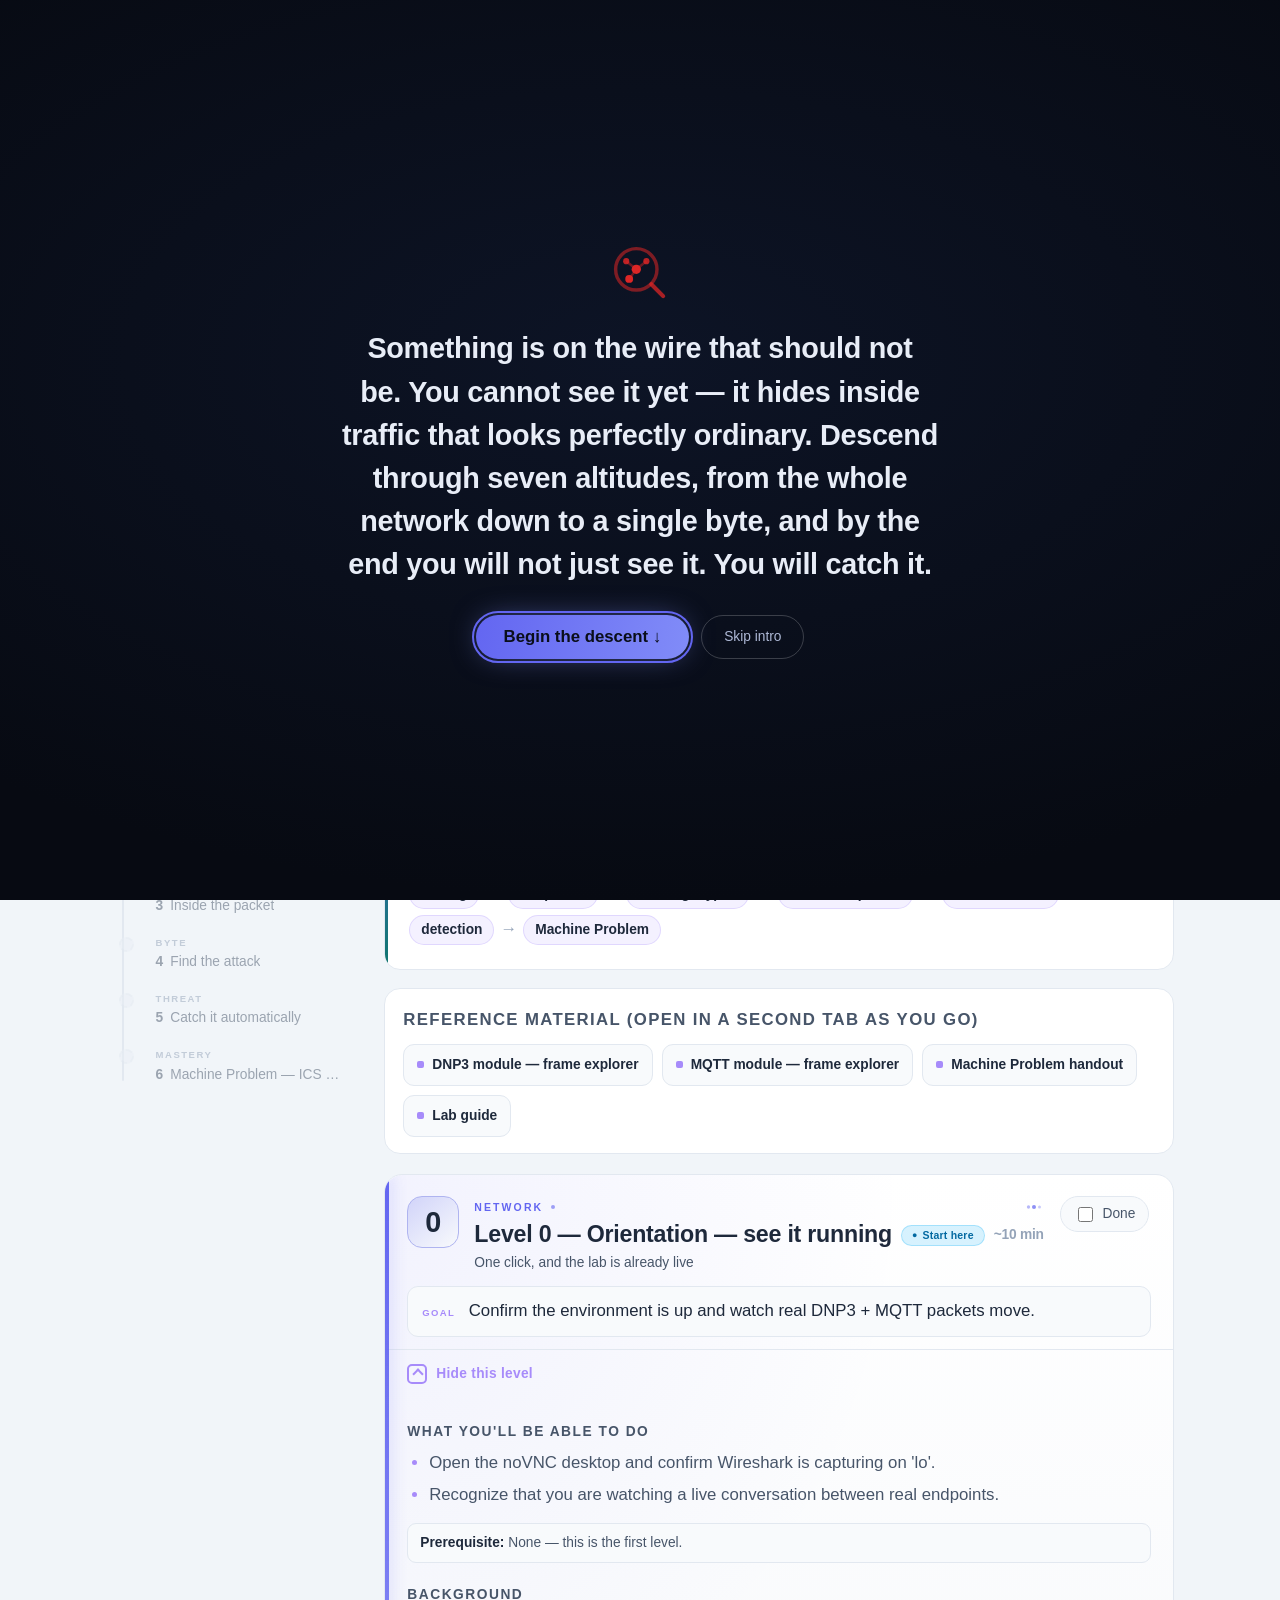
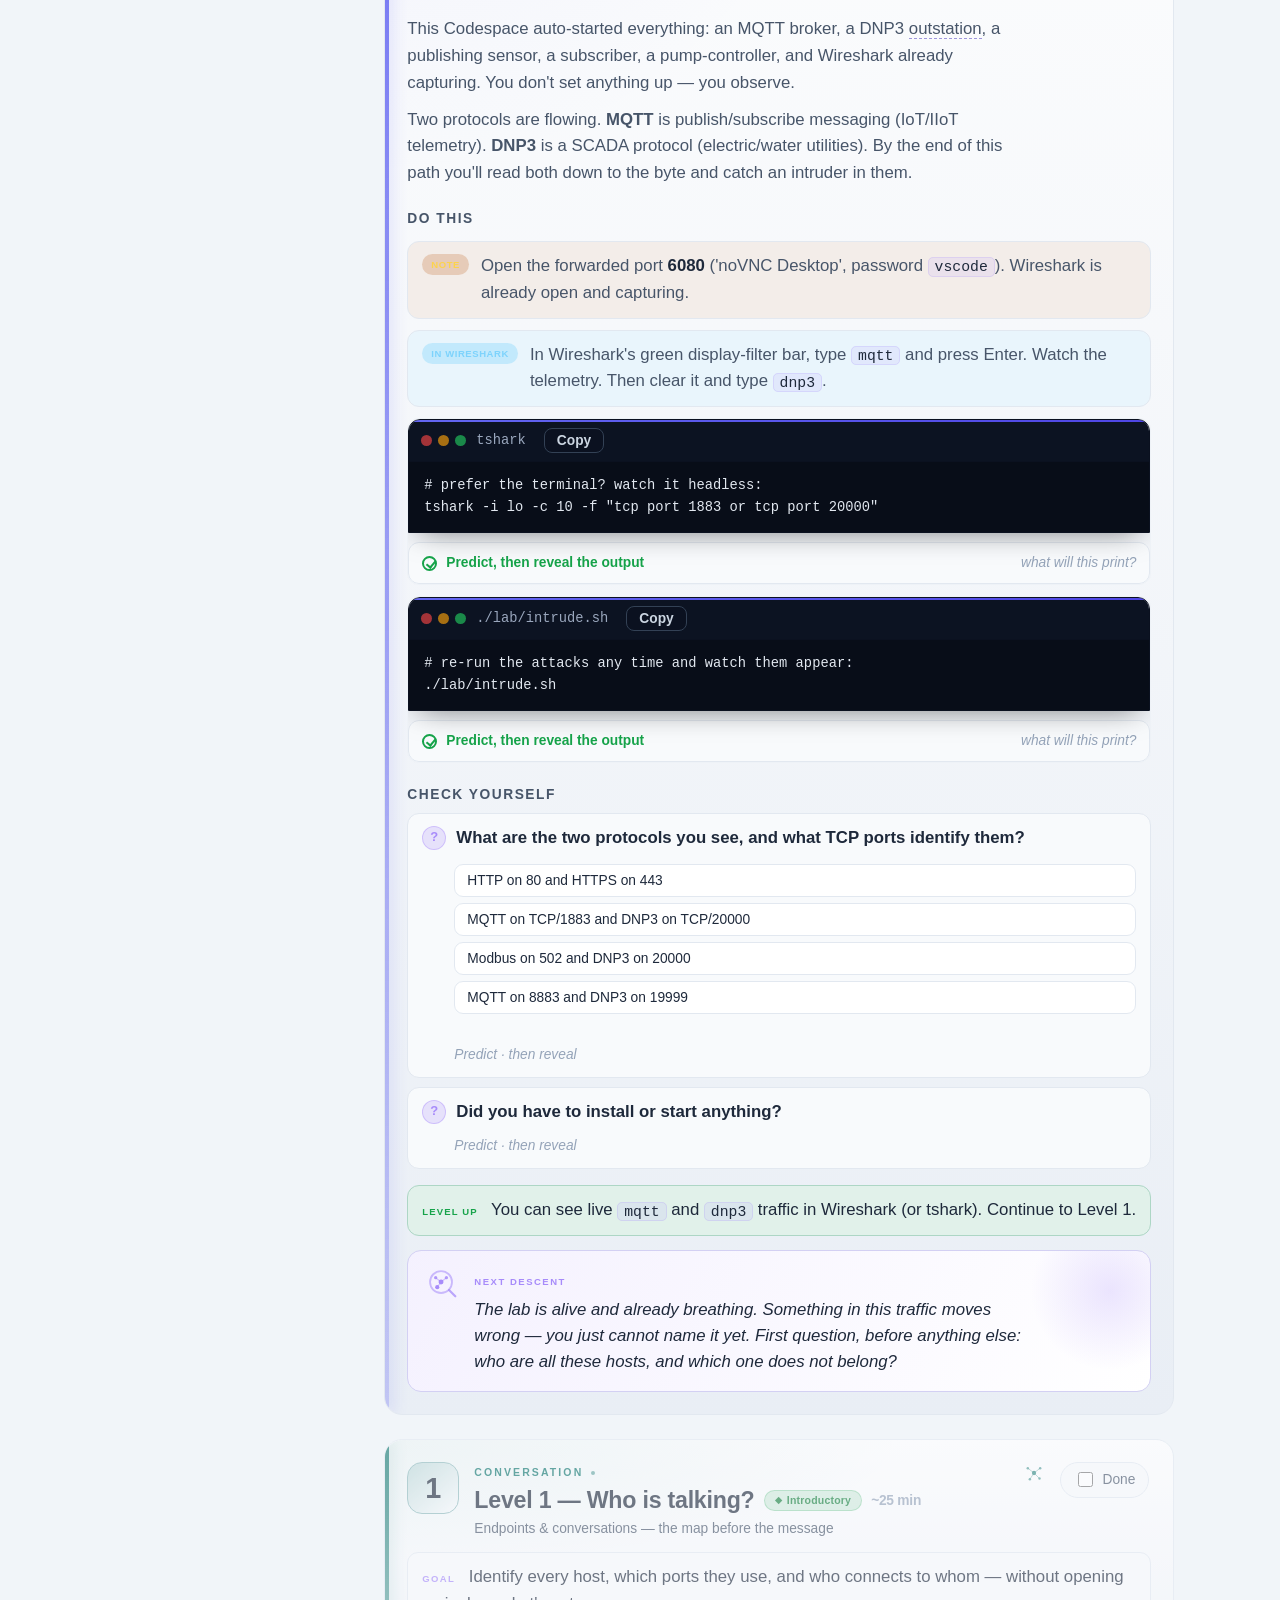
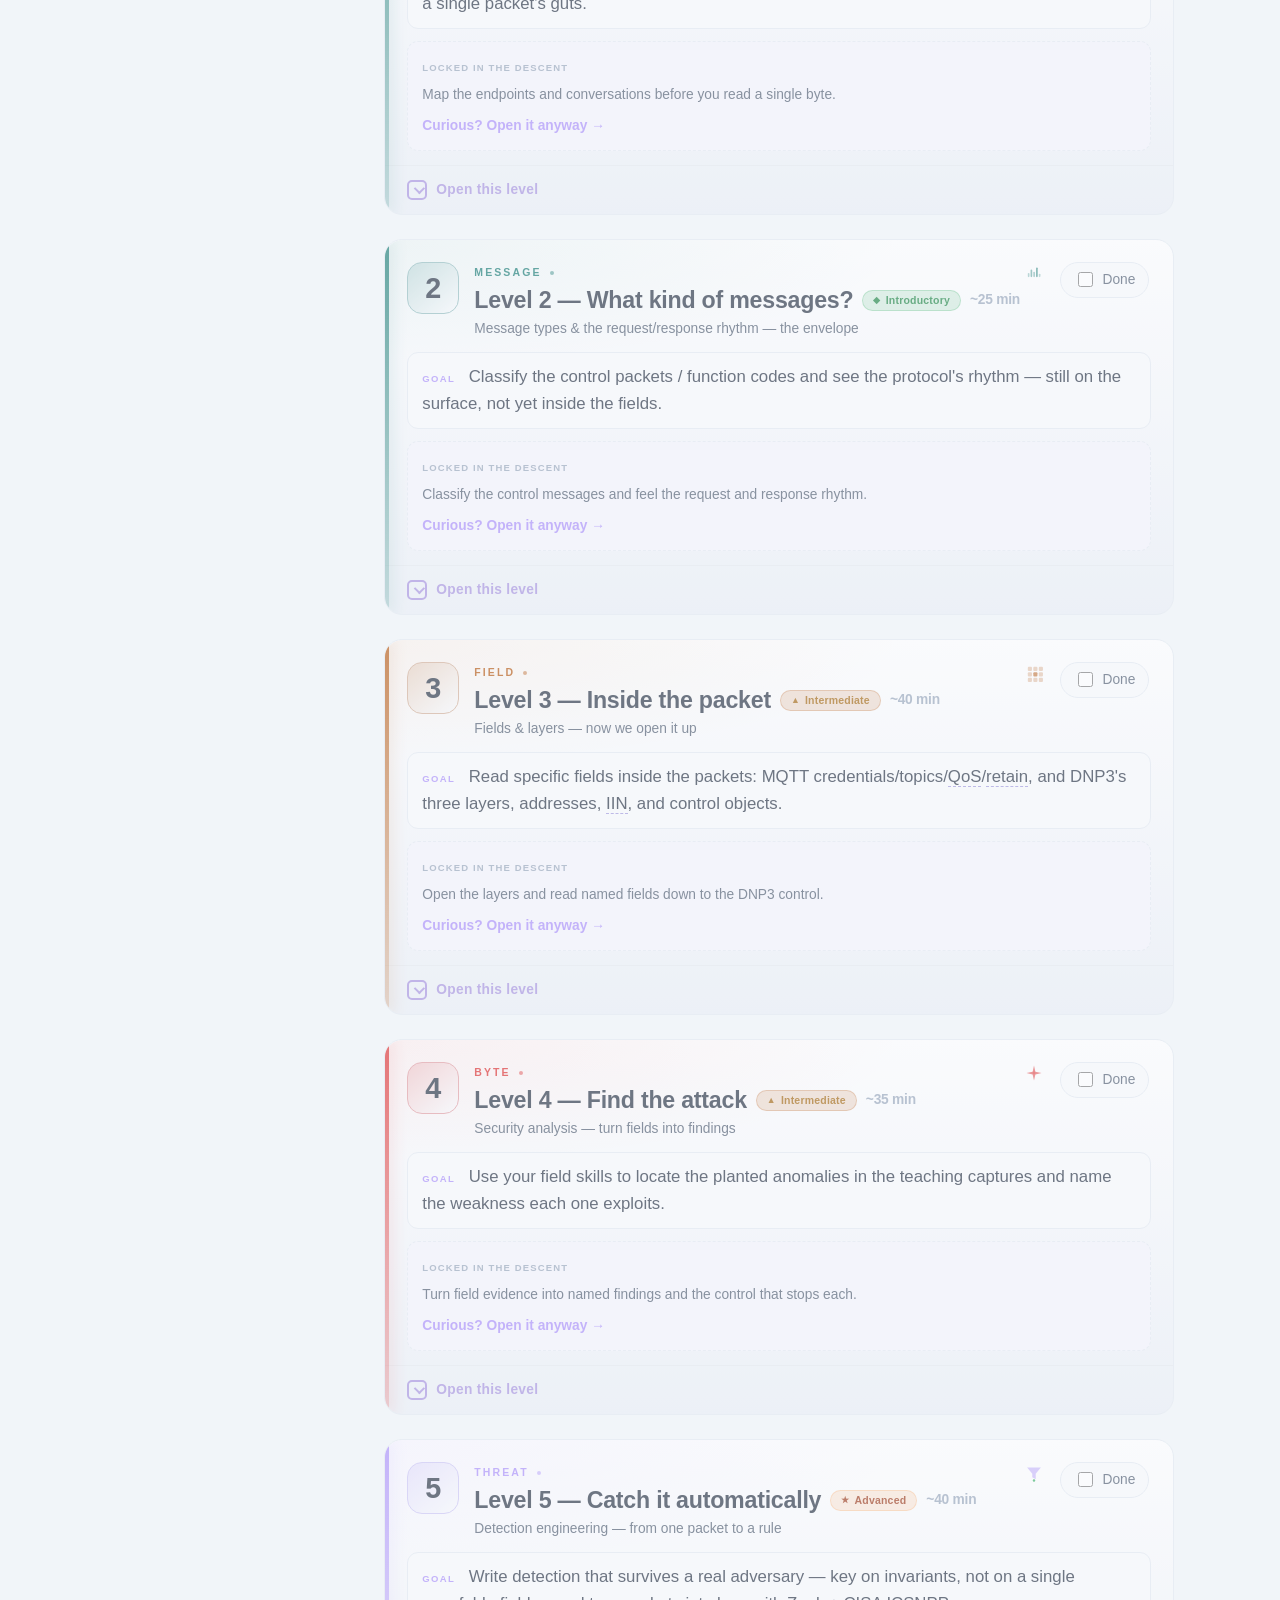
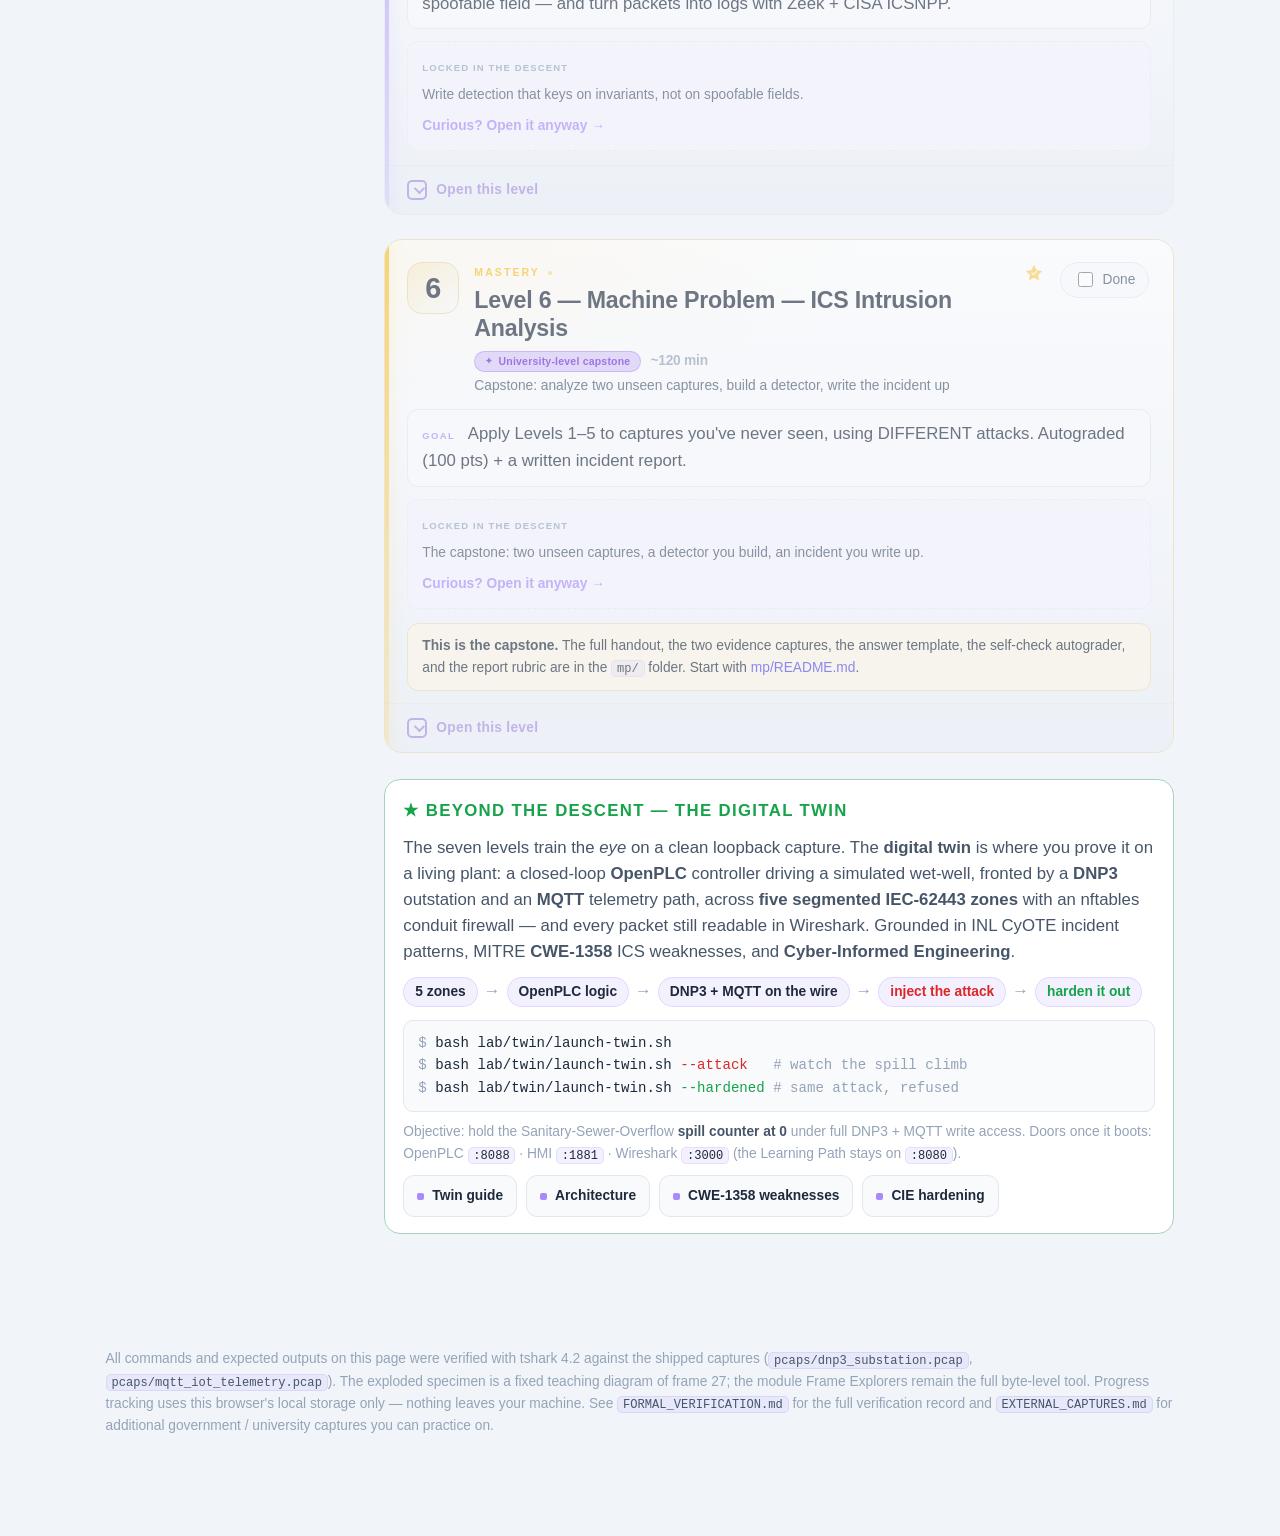
==== curriculum/index.html @ 83db9dbb "Digital twin one-click integration + inclusive-language pass - Opt-in launcher lab/twin/launch-twin." ====
<!DOCTYPE html>
<html lang="en"><head><meta charset="utf-8">
<meta name="viewport" content="width=device-width, initial-scale=1">
<meta name="color-scheme" content="dark light">
<title>First Light — DNP3 &amp; MQTT Signal Descent</title>
<style>
/* ============================ FIRST LIGHT — token system ============================ */
:root{
  color-scheme:dark;
  --accent:#4f46e5; --accent2:#7c3aed;
  --bg:#0a0e1a; --bg-raise:#111725; --card:#131a2b; --card-2:#1a2336;
  --line:#232e49; --line-soft:#1b2440;
  --ink:#e8edf7; --mut:#9aa7bd; --faint:#64748b;
  --link:#a5b4fc; --accent-glow:#818cf8;
  --dnp3:#f59e0b; --dnp3-deep:#b45309; --mqtt:#2dd4bf; --mqtt-deep:#0f766e;
  --ghost:#f87171; --ghost-deep:#dc2626; --ok:#34d399; --ok-deep:#16a34a;
  --now:#818cf8; --now-soft:rgba(129,140,248,.14); --edge:var(--accent-glow);
  --dawn:0;
  /* fluid modular type scale (~1.22) */
  --step--1:clamp(.78rem,.75rem + .18vw,.86rem);
  --step-0:clamp(.95rem,.9rem + .25vw,1.05rem);
  --step-1:clamp(1.06rem,1rem + .35vw,1.2rem);
  --step-2:clamp(1.2rem,1.1rem + .6vw,1.45rem);
  --step-3:clamp(1.4rem,1.25rem + .9vw,1.8rem);
  --step-4:clamp(1.7rem,1.4rem + 1.4vw,2.25rem);
  --step-6:clamp(1.95rem,1.4rem + 2.6vw,3rem);
  --space:clamp(.9rem,.7rem + .6vw,1.2rem);
  --spring:cubic-bezier(.34,1.56,.64,1);
  --ease:cubic-bezier(.4,0,.2,1);
  --spinefill:0%;
}
html[data-theme="light"]{
  color-scheme:light;
  --bg:#f1f5f9; --bg-raise:#e9eef5; --card:#ffffff; --card-2:#f8fafc;
  --line:#e2e8f0; --line-soft:#eef2f7;
  --ink:#1e293b; --mut:#475569; --faint:#94a3b8;
  --link:#4f46e5; --accent-glow:#6366f1;
  --dnp3:#b45309; --dnp3-deep:#92400e; --mqtt:#0f766e; --mqtt-deep:#0d5c56;
  --ghost:#dc2626; --ghost-deep:#b91c1c; --ok:#16a34a; --ok-deep:#15803d;
  --now:#6366f1; --now-soft:rgba(99,102,241,.10);
}
@media(prefers-color-scheme:light){
  :root:not([data-theme]){
    color-scheme:light;
    --bg:#f1f5f9; --bg-raise:#e9eef5; --card:#ffffff; --card-2:#f8fafc;
    --line:#e2e8f0; --line-soft:#eef2f7;
    --ink:#1e293b; --mut:#475569; --faint:#94a3b8;
    --link:#4f46e5; --accent-glow:#6366f1;
    --dnp3:#b45309; --dnp3-deep:#92400e; --mqtt:#0f766e; --mqtt-deep:#0d5c56;
    --ghost:#dc2626; --ghost-deep:#b91c1c; --ok:#16a34a; --ok-deep:#15803d;
    --now:#6366f1; --now-soft:rgba(99,102,241,.10);
  }
}
/* color-script beats — one ambient glow + one active accent temperature (never the base bg) */
body[data-beat="dawn"]   {--now:#818cf8; --now-soft:rgba(129,140,248,.15)}
body[data-beat="morning"]{--now:#38bdf8; --now-soft:rgba(56,189,248,.12)}
body[data-beat="trough"] {--now:#f59e0b; --now-soft:rgba(245,158,11,.13)}
body[data-beat="threat"] {--now:#f87171; --now-soft:rgba(248,113,113,.14)}
body[data-beat="resolve"]{--now:#a78bfa; --now-soft:rgba(167,139,250,.14)}
body[data-beat="summit"] {--now:#fbbf24; --now-soft:rgba(251,191,36,.16)}
/* per-station edge colour (independent of the active ambient beat) */
.lvl[data-beat="dawn"],.navdot[data-beat="dawn"]      {--edge:var(--accent-glow)}
.lvl[data-beat="morning"],.navdot[data-beat="morning"]{--edge:var(--mqtt)}
.lvl[data-beat="trough"],.navdot[data-beat="trough"]  {--edge:var(--dnp3)}
.lvl[data-beat="threat"],.navdot[data-beat="threat"]  {--edge:var(--ghost)}
.lvl[data-beat="resolve"],.navdot[data-beat="resolve"]{--edge:#a78bfa}
.lvl[data-beat="summit"],.navdot[data-beat="summit"]  {--edge:#fbbf24}

*{box-sizing:border-box}
[hidden]{display:none !important}
.lens{width:1em;height:1em;display:inline-block;vertical-align:-.15em;flex:0 0 auto}
.htbtn .lens{width:1.05em;height:1.05em}
html{scroll-behavior:smooth}
body{margin:0;font-family:-apple-system,BlinkMacSystemFont,"Segoe UI",Roboto,Helvetica,Arial,sans-serif;
  color:var(--ink);background:var(--bg);line-height:1.6;font-size:var(--step-0);
  -webkit-font-smoothing:antialiased;text-rendering:optimizeLegibility;overflow-x:hidden}
body::before{content:"";position:fixed;inset:0;z-index:-1;pointer-events:none;
  background:radial-gradient(70% 55% at 50% 16%,var(--now-soft),transparent 72%);
  transition:background .8s ease}
a{color:var(--link);text-decoration:none}
a:hover{text-decoration:underline}
:focus-visible{outline:2px solid var(--accent-glow);outline-offset:2px;border-radius:4px}
h4{margin:1.5em 0 .5em;font-size:var(--step--1);color:var(--mut);text-transform:uppercase;
  letter-spacing:.11em;font-weight:800}
code{font-family:ui-monospace,SFMono-Regular,Menlo,Consolas,monospace;
  background:color-mix(in srgb,var(--now) 12%,transparent);color:var(--ink);
  padding:.05em .4em;border-radius:5px;font-size:.88em;border:1px solid color-mix(in srgb,var(--now) 20%,transparent)}

/* ================================ HERO — the signal field ============================ */
.hero{position:relative;overflow:hidden;isolation:isolate;color:#e8edf7;
  padding:clamp(1.6rem,1rem + 3vw,3.2rem) clamp(1.1rem,.6rem + 2vw,2.4rem) clamp(1.4rem,1rem + 2vw,2.4rem)}
.herobg{position:absolute;inset:0;z-index:0;
  background:
    radial-gradient(120% 90% at 80% 8%,rgba(37,99,235,.20),transparent 55%),
    radial-gradient(90% 80% at 12% 4%,rgba(124,58,237,.18),transparent 55%),
    linear-gradient(160deg,#0b1020 0%,#0a0e1a 55%,#080b14 100%)}
#constellation{position:absolute;inset:0;width:100%;height:100%;z-index:1;display:block}
.herosky{position:absolute;inset:0;z-index:2;pointer-events:none;transition:opacity .8s ease,background .8s ease;
  background:linear-gradient(to top,
    rgba(251,191,36,calc(.30*var(--dawn))) 0%,
    rgba(248,150,90,calc(.16*var(--dawn))) 26%,
    rgba(236,120,170,calc(.08*var(--dawn))) 48%,
    transparent 72%)}
.heroinner{position:relative;z-index:3;max-width:1120px;margin:0 auto}
.topbar{display:flex;justify-content:space-between;align-items:flex-start;gap:12px;margin-bottom:clamp(1rem,3vw,2.2rem)}
.kick{font-size:var(--step--1);letter-spacing:.22em;text-transform:uppercase;color:#aeb9d6;font-weight:700;
  display:inline-flex;align-items:center;gap:.6em}
.kick .klens{width:1.15em;height:1.15em;color:#c7d2fe;opacity:.95}
.herotools{display:flex;gap:8px;flex-shrink:0}
.htbtn{display:inline-flex;align-items:center;gap:6px;background:rgba(255,255,255,.07);
  border:1px solid rgba(255,255,255,.16);color:#e8edf7;border-radius:10px;padding:7px 12px;
  font-size:var(--step--1);cursor:pointer;font-weight:600;transition:background .2s var(--ease),transform .2s var(--ease)}
.htbtn:hover{background:rgba(255,255,255,.14)}
.htbtn:active{transform:translateY(1px)}
.hero h1{margin:.1em 0 .35em;font-size:var(--step-6);line-height:1.05;letter-spacing:-.02em;font-weight:800;
  max-width:20ch;text-wrap:balance}
.hero h1 .fl{background:linear-gradient(100deg,#fcd34d,#fb923c 45%,#f472b6);
  -webkit-background-clip:text;background-clip:text;-webkit-text-fill-color:transparent}
.hero .sub{color:#c3cde0;margin:0 0 1.2em;max-width:60ch;font-size:var(--step-1);line-height:1.55}
.legend{display:flex;flex-wrap:wrap;gap:8px;margin:0 0 1.3em}
.lg{display:inline-flex;align-items:center;gap:7px;font-size:var(--step--1);font-weight:600;color:#dbe4f5;
  background:rgba(255,255,255,.05);border:1px solid rgba(255,255,255,.12);border-radius:20px;padding:4px 11px}
.lg::before{content:"";width:9px;height:9px;border-radius:50%;box-shadow:0 0 10px currentColor}
.lg-dnp3{color:#f59e0b}.lg-mqtt{color:#2dd4bf}.lg-ghost{color:#f87171}
.lg span{color:#dbe4f5}
.progwrap{background:rgba(10,14,26,.5);border:1px solid rgba(255,255,255,.14);border-radius:14px;
  padding:14px 16px;max-width:600px;backdrop-filter:blur(6px)}
.progrow{display:flex;justify-content:space-between;align-items:center;font-size:var(--step--1);margin-bottom:9px}
#progtext{font-weight:600;color:#e8edf7}
.progbar{height:8px;background:rgba(255,255,255,.12);border-radius:20px;overflow:hidden;position:relative}
.progfill{height:100%;width:0;border-radius:20px;transition:width .6s var(--spring);
  background:linear-gradient(90deg,#6366f1,#818cf8 60%,#fbbf24);box-shadow:0 0 14px rgba(129,140,248,.6)}
.reset{background:rgba(255,255,255,.08);border:1px solid rgba(255,255,255,.2);color:#e8edf7;border-radius:9px;
  padding:5px 12px;font-size:var(--step--1);cursor:pointer;font-weight:600;transition:background .2s var(--ease)}
.reset:hover{background:rgba(255,255,255,.18)}
.enter{display:inline-flex;align-items:center;gap:8px;margin-top:1.3em;color:#e8edf7;font-weight:700;
  font-size:var(--step-0);border:1px solid rgba(255,255,255,.22);border-radius:30px;padding:9px 20px;
  transition:gap .25s var(--spring),background .2s var(--ease)}
.enter:hover{gap:14px;background:rgba(255,255,255,.08);text-decoration:none}
.enter .ea{transition:transform .5s var(--spring)}
.enter:hover .ea{transform:translateY(3px)}

/* welcome-back banner */
.welcome{display:flex;align-items:center;gap:12px;flex-wrap:wrap;margin:0 0 18px;
  background:linear-gradient(120deg,color-mix(in srgb,var(--now) 14%,var(--card)),var(--card));
  border:1px solid var(--line);border-left:3px solid var(--now);border-radius:14px;padding:12px 16px;
  animation:rise .5s var(--spring) both}
.welcome b{color:var(--ink)}
.welcome .wgo{margin-left:auto;background:var(--now);color:#0a0e1a;border:none;border-radius:9px;
  padding:7px 15px;font-weight:700;cursor:pointer;font-size:var(--step--1)}
.welcome .wx{background:none;border:none;color:var(--mut);cursor:pointer;font-size:1.1em;padding:2px 6px}

/* ================================ LAYOUT ============================ */
.layout{max-width:1120px;margin:0 auto;padding:clamp(1.2rem,2vw,2rem) clamp(1rem,2vw,1.6rem) 80px;
  display:grid;grid-template-columns:248px 1fr;gap:clamp(1.2rem,2.4vw,2.4rem)}
main{min-width:0}

/* ================================ THE CLIMB — spine ============================ */
.rail{position:sticky;top:14px;align-self:start;max-height:calc(100vh - 28px);overflow:auto;
  padding-right:4px;scrollbar-width:thin}
.railh{font-size:var(--step--1);letter-spacing:.2em;text-transform:uppercase;color:var(--mut);
  font-weight:800;margin:6px 0 14px 2px;display:flex;align-items:center;gap:8px}
.railh::before{content:"";width:14px;height:1px;background:var(--now)}
.spine{position:relative;padding-left:4px}
.spine::before{content:"";position:absolute;left:16px;top:14px;bottom:14px;width:2px;
  background:var(--line);border-radius:2px}
.spinefill{position:absolute;left:16px;top:14px;width:2px;height:var(--spinefill);border-radius:2px;
  background:linear-gradient(180deg,#6366f1,#818cf8 50%,var(--dnp3));
  box-shadow:0 0 10px rgba(129,140,248,.5);transition:height .6s var(--spring);max-height:calc(100% - 28px)}
.navdot{display:flex;gap:12px;align-items:flex-start;text-decoration:none;color:var(--ink);
  padding:9px 8px 9px 0;border-radius:11px;position:relative;transition:background .2s var(--ease)}
.navdot:hover{background:color-mix(in srgb,var(--now) 8%,transparent);text-decoration:none}
.nd-rail{flex:0 0 34px;display:flex;justify-content:center;padding-top:2px;position:relative;z-index:1}
.nd-node{width:15px;height:15px;border-radius:50%;background:var(--bg-raise);
  border:2px solid var(--line);display:flex;align-items:center;justify-content:center;
  transition:all .35s var(--spring);position:relative}
.nd-check{font-size:9px;font-weight:900;color:#0a0e1a;opacity:0;transform:scale(.4);transition:all .3s var(--spring)}
.navdot .nd-body{flex:1;min-width:0}
.nd-alt{display:block;font-size:9.5px;letter-spacing:.16em;font-weight:800;color:var(--faint);
  text-transform:uppercase;margin-bottom:1px}
.nd-line{display:flex;gap:7px;align-items:baseline}
.nd-n{flex:0 0 auto;font-weight:800;font-size:var(--step--1);color:var(--mut);font-variant-numeric:tabular-nums}
.nd-t{font-size:var(--step--1);color:var(--mut);overflow:hidden;text-overflow:ellipsis;white-space:nowrap}
/* states */
.navdot.active .nd-node{border-color:var(--now);box-shadow:0 0 0 4px color-mix(in srgb,var(--now) 22%,transparent),0 0 14px var(--now)}
.navdot.active .nd-alt{color:var(--now)}
.navdot.active .nd-t{color:var(--ink);font-weight:700}
.navdot.active .nd-n{color:var(--ink)}
.navdot.done .nd-node{background:var(--edge);border-color:var(--edge);box-shadow:0 0 12px color-mix(in srgb,var(--edge) 60%,transparent)}
.navdot.done .nd-check{opacity:1;transform:scale(1)}
.navdot.done .nd-alt{color:color-mix(in srgb,var(--edge) 70%,var(--mut))}
.navdot[data-reachable="0"]{opacity:.5}
.navdot[data-reachable="0"] .nd-node{border-style:dashed}
.navdot.justdone .nd-node{animation:nodepop .6s var(--spring)}
@keyframes nodepop{0%{transform:scale(.6)}55%{transform:scale(1.35)}100%{transform:scale(1)}}
.spine.flow .spinefill{animation:flowpulse .7s var(--ease)}
@keyframes flowpulse{0%{filter:brightness(1)}40%{filter:brightness(1.9)}100%{filter:brightness(1)}}

/* ================================ INTRO + jump ============================ */
.intro{background:var(--card);border:1px solid var(--line);border-radius:16px;
  padding:clamp(1rem,2vw,1.4rem) clamp(1.1rem,2vw,1.5rem);margin:0 0 18px;position:relative;overflow:hidden}
.intro::before{content:"";position:absolute;left:0;top:0;bottom:0;width:3px;
  background:linear-gradient(180deg,var(--accent-glow),var(--mqtt))}
.intro h2{margin:.1em 0 .35em;font-size:var(--step-2);letter-spacing:-.01em}
.intro p{margin:.5em 0;color:var(--mut)}
.intro p b{color:var(--ink)}
.pathline{display:flex;flex-wrap:wrap;gap:6px;align-items:center;margin:14px 0 2px}
.pathline .pl{background:color-mix(in srgb,var(--now) 12%,transparent);
  border:1px solid color-mix(in srgb,var(--now) 26%,transparent);color:var(--ink);
  border-radius:20px;padding:3px 11px;font-weight:600;font-size:var(--step--1)}
.pathline .arr{color:var(--faint)}
.inlinekind{font-size:.72em;font-weight:800;letter-spacing:.06em;text-transform:uppercase;padding:2px 7px;border-radius:20px;
  background:color-mix(in srgb,var(--now) 16%,transparent);color:var(--ink)}
.jump{background:var(--card);border:1px solid var(--line);border-radius:16px;padding:16px 18px;margin:0 0 20px}
.jump h3{margin:.1em 0 .6em;font-size:var(--step-0);color:var(--mut);text-transform:uppercase;letter-spacing:.08em;font-weight:800}
.jump .links{display:flex;flex-wrap:wrap;gap:9px}
.jump .links a{display:inline-flex;align-items:center;gap:8px;background:var(--card-2);
  border:1px solid var(--line);border-radius:11px;padding:9px 13px;font-size:var(--step--1);
  color:var(--ink);font-weight:600;transition:border-color .2s var(--ease),transform .2s var(--ease)}
.jump .links a:hover{border-color:var(--now);transform:translateY(-1px);text-decoration:none}
.jump .links a::before{content:"";width:7px;height:7px;border-radius:2px;background:var(--now);flex:0 0 auto}

/* ================================ STATION / lit vitrine ============================ */
.lvl{background:linear-gradient(180deg,var(--card),var(--bg-raise));border:1px solid var(--line);
  border-radius:18px;padding:0;margin:0 0 clamp(1rem,2vw,1.5rem);position:relative;overflow:hidden;
  transition:border-color .3s var(--ease),box-shadow .3s var(--ease),transform .3s var(--ease),opacity .4s var(--ease)}
.lvl::before{content:"";position:absolute;inset:0;pointer-events:none;border-radius:18px;
  background:radial-gradient(120% 60% at 0% 0%,color-mix(in srgb,var(--edge) 9%,transparent),transparent 55%);opacity:.9}
.lvledge{position:absolute;left:0;top:0;bottom:0;width:4px;z-index:2;
  background:linear-gradient(180deg,var(--edge),color-mix(in srgb,var(--edge) 30%,transparent));
  box-shadow:0 0 16px color-mix(in srgb,var(--edge) 45%,transparent)}
.lvl.done{border-color:color-mix(in srgb,var(--ok) 45%,var(--line))}
.lvl.mp{border-color:color-mix(in srgb,#fbbf24 32%,var(--line))}
.lvl.frosted{opacity:.62}
.lvl.frosted .lvlbody{filter:saturate(.7)}
/* opening a frosted station rewards curiosity: it lifts out of the frost */
.lvl.frosted:has(.lvlbody[open]){opacity:1}
.lvl.frosted:has(.lvlbody[open]) .lvlbody{filter:none}
.lvl.frosted:has(.lvlbody[open]) .frostteaser{display:none}
.lvl.reveal-in{animation:rise .5s var(--spring) both}
.lvlhead{display:flex;gap:15px;align-items:flex-start;padding:clamp(1rem,2vw,1.35rem) clamp(1rem,2vw,1.5rem) 12px 22px;position:relative;z-index:1}
.lvlnum{flex:0 0 auto;width:52px;height:52px;border-radius:15px;position:relative;
  background:linear-gradient(140deg,color-mix(in srgb,var(--edge) 26%,var(--card-2)),var(--card-2));
  border:1px solid color-mix(in srgb,var(--edge) 40%,var(--line));
  display:flex;align-items:center;justify-content:center;color:var(--ink);overflow:hidden}
.ln-n{font-weight:800;font-size:var(--step-3);font-variant-numeric:tabular-nums;transition:opacity .4s var(--spring),transform .4s var(--spring)}
.ln-check{position:absolute;inset:0;display:flex;align-items:center;justify-content:center;
  opacity:0;transform:scale(.4) rotate(-20deg);transition:opacity .4s var(--spring),transform .5s var(--spring);color:var(--ok)}
.ln-check .sig{width:26px;height:26px}
.lvl.done .ln-n{opacity:0;transform:scale(.5)}
.lvl.done .ln-check{opacity:1;transform:scale(1) rotate(0)}
.lvl.done .lvlnum{background:linear-gradient(140deg,color-mix(in srgb,var(--ok) 24%,var(--card-2)),var(--card-2));
  border-color:color-mix(in srgb,var(--ok) 45%,var(--line))}
.lvlmeta{flex:1;min-width:0}
.lvlalt{display:flex;align-items:center;gap:8px;font-size:10.5px;letter-spacing:.2em;font-weight:800;
  text-transform:uppercase;color:var(--edge);margin-bottom:3px}
.lvlalt-dot{width:4px;height:4px;border-radius:50%;background:currentColor;opacity:.6}
.lvlalt-sig{margin-left:auto;width:22px;height:22px;color:var(--edge);opacity:.85}
.lvlalt-sig .sig{width:22px;height:22px}
.lvltitle{font-size:var(--step-2);font-weight:800;letter-spacing:-.01em;display:flex;gap:9px;align-items:center;flex-wrap:wrap;line-height:1.2}
.lvlsub{color:var(--mut);font-size:var(--step--1);margin-top:3px}
.dbadge{font-size:10.5px;font-weight:800;padding:3px 10px;border-radius:20px;display:inline-flex;align-items:center;gap:5px;letter-spacing:.02em}
.dbadge .dsh{font-size:.85em;line-height:1}
.d-start{background:color-mix(in srgb,#38bdf8 20%,transparent);color:#7dd3fc;border:1px solid color-mix(in srgb,#38bdf8 32%,transparent)}
.d-intro{background:color-mix(in srgb,var(--ok) 18%,transparent);color:#6ee7b7;border:1px solid color-mix(in srgb,var(--ok) 30%,transparent)}
.d-inter{background:color-mix(in srgb,var(--dnp3) 20%,transparent);color:#fcd34d;border:1px solid color-mix(in srgb,var(--dnp3) 32%,transparent)}
.d-adv{background:color-mix(in srgb,#fb923c 20%,transparent);color:#fdba74;border:1px solid color-mix(in srgb,#fb923c 32%,transparent)}
.d-cap{background:color-mix(in srgb,var(--accent2) 26%,transparent);color:#c4b5fd;border:1px solid color-mix(in srgb,var(--accent2) 38%,transparent)}
html[data-theme="light"] .d-start{color:#0369a1}html[data-theme="light"] .d-intro{color:#15803d}
html[data-theme="light"] .d-inter{color:#a16207}html[data-theme="light"] .d-adv{color:#9a3412}
html[data-theme="light"] .d-cap{color:#6d28d9}
@media(prefers-color-scheme:light){:root:not([data-theme]) .d-start{color:#0369a1}
  :root:not([data-theme]) .d-intro{color:#15803d}:root:not([data-theme]) .d-inter{color:#a16207}
  :root:not([data-theme]) .d-adv{color:#9a3412}:root:not([data-theme]) .d-cap{color:#6d28d9}}
.mins{font-size:var(--step--1);color:var(--faint);font-weight:600}
.donebox{flex:0 0 auto;display:flex;gap:7px;align-items:center;font-size:var(--step--1);color:var(--mut);
  cursor:pointer;user-select:none;border:1px solid var(--line);border-radius:22px;padding:6px 13px;
  background:var(--card-2);transition:all .25s var(--ease)}
.donebox:hover{border-color:var(--ok);color:var(--ink)}
.donebox input{accent-color:var(--ok-deep);width:15px;height:15px}
.lvl.done .donebox{color:#6ee7b7;border-color:color-mix(in srgb,var(--ok) 45%,var(--line));
  background:color-mix(in srgb,var(--ok) 12%,var(--card-2))}
html[data-theme="light"] .lvl.done .donebox{color:#15803d}
.lvlgoal{margin:0 22px 12px;background:var(--card-2);border:1px solid var(--line);border-radius:11px;
  padding:11px 14px;font-size:var(--step-0);position:relative;z-index:1}
.goallabel{font-size:9.5px;font-weight:800;letter-spacing:.14em;text-transform:uppercase;color:var(--now);margin-right:9px}
.mplaunch{margin:0 22px 12px;background:color-mix(in srgb,#fbbf24 10%,var(--card-2));
  border:1px solid color-mix(in srgb,#fbbf24 30%,var(--line));border-radius:11px;padding:11px 14px;font-size:var(--step--1);position:relative;z-index:1}
.mplaunch b{color:var(--ink)}
.frostteaser{display:none;margin:0 22px 14px;padding:11px 14px;border:1px dashed var(--line);border-radius:11px;
  background:color-mix(in srgb,var(--now) 5%,var(--card-2));position:relative;z-index:1}
.lvl.frosted .frostteaser{display:block}
.ft-k{font-size:9.5px;font-weight:800;letter-spacing:.12em;text-transform:uppercase;color:var(--faint)}
.frostteaser p{margin:4px 0 6px;color:var(--mut);font-size:var(--step--1)}
.ft-open{font-size:var(--step--1);color:var(--now);font-weight:700}

.lvlbody{margin:0;border-top:1px solid var(--line);position:relative;z-index:1}
.lvlbody>summary{cursor:pointer;list-style:none;padding:13px 22px;font-weight:700;color:var(--now);
  font-size:var(--step--1);display:flex;align-items:center;gap:9px;letter-spacing:.02em;transition:color .2s var(--ease)}
.lvlbody>summary::-webkit-details-marker{display:none}
.lvlbody>summary::before{content:"";width:16px;height:16px;flex:0 0 auto;
  border:2px solid currentColor;border-radius:5px;position:relative;transition:transform .3s var(--spring)}
.lvlbody>summary::after{content:"";position:absolute;left:29px;width:6px;height:6px;
  border-right:2px solid var(--now);border-bottom:2px solid var(--now);
  transform:rotate(45deg) translateY(-2px);transition:transform .3s var(--spring)}
.lvlbody[open]>summary::after{transform:rotate(225deg) translateY(0)}
.lvlbody .closelabel{display:none}.lvlbody[open] .openlabel{display:none}.lvlbody[open] .closelabel{display:inline}
.lvlinner{padding:2px 22px 22px;animation:bodyin .45s var(--ease)}
@keyframes bodyin{from{opacity:0;transform:translateY(-6px)}to{opacity:1;transform:none}}
.obj{margin:.3em 0;padding-left:1.3em}
.obj li{margin:.35em 0;color:var(--mut)}
.obj li::marker{color:var(--now)}
.prereq{font-size:var(--step--1);color:var(--mut);background:var(--card-2);border:1px solid var(--line);
  border-radius:9px;padding:8px 12px}
.prereq b{color:var(--ink)}
.bg{max-width:66ch}
.bg p{margin:.6em 0;color:var(--mut)}

/* ================================ TERMINAL — live instrument ============================ */
.step{margin:11px 0;border:1px solid var(--line);border-radius:12px;overflow:hidden;background:var(--card-2)}
.step.cmd{border-color:var(--line-soft);background:transparent}
.termwrap{border-radius:12px 12px 0 0;overflow:hidden;border:1px solid #0b1120;position:relative;
  box-shadow:0 8px 30px -12px rgba(0,0,0,.6)}
.termwrap::before{content:"";position:absolute;left:0;right:0;top:0;height:2px;z-index:2;background:var(--now)}
.cmd-dnp3 .termwrap::before{background:linear-gradient(90deg,var(--dnp3),var(--dnp3-deep))}
.cmd-mqtt .termwrap::before{background:linear-gradient(90deg,var(--mqtt),var(--mqtt-deep))}
.cmd-neutral .termwrap::before{background:linear-gradient(90deg,var(--accent-glow),var(--accent))}
.titlebar{display:flex;align-items:center;gap:10px;background:#0c1322;padding:8px 12px;border-bottom:1px solid #0b1120}
.tdots{display:flex;gap:6px;flex:0 0 auto}
.tdots i{width:11px;height:11px;border-radius:50%;background:#334155;display:block}
.tdots i:nth-child(1){background:#ef4444aa}.tdots i:nth-child(2){background:#f59e0baa}.tdots i:nth-child(3){background:#22c55eaa}
.tctx{font-family:ui-monospace,SFMono-Regular,Menlo,Consolas,monospace;font-size:var(--step--1);color:#9aa7bd;
  overflow:hidden;text-overflow:ellipsis;white-space:nowrap}
.ptag{margin-left:auto;font-size:9.5px;font-weight:800;letter-spacing:.08em;padding:2px 8px;border-radius:20px}
.ptag-dnp3{background:color-mix(in srgb,var(--dnp3) 22%,#0c1322);color:#fcd34d}
.ptag-mqtt{background:color-mix(in srgb,var(--mqtt) 22%,#0c1322);color:#5eead4}
.copy{margin-left:8px;border:1px solid #334155;background:#0b1120;color:#cbd5e1;border-radius:8px;
  padding:4px 12px;cursor:pointer;font-size:var(--step--1);font-weight:600;transition:all .2s var(--ease);flex:0 0 auto}
.copy:hover{background:#1e293b;border-color:#475569}
.copy.ok{background:color-mix(in srgb,var(--ok) 25%,#0b1120);border-color:var(--ok);color:#bbf7d0}
.term{margin:0;background:#080d18;color:#e2e8f0;padding:13px 15px;font-size:var(--step--1);overflow-x:auto;white-space:pre;
  font-family:ui-monospace,SFMono-Regular,Menlo,Consolas,monospace;line-height:1.6}
.consequence{display:flex;gap:9px;align-items:center;margin:9px 0 0;padding:9px 13px;border-radius:11px;
  background:color-mix(in srgb,var(--dnp3) 12%,var(--card-2));border:1px solid color-mix(in srgb,var(--dnp3) 30%,var(--line));
  font-size:var(--step--1);color:var(--ink)}
.cq-ic{color:var(--dnp3);font-size:1.1em;flex:0 0 auto}
.reveal{margin:9px 0 0;border:1px solid var(--line);border-radius:11px;background:var(--card-2);overflow:hidden}
.reveal>summary{cursor:pointer;list-style:none;display:flex;align-items:center;gap:9px;padding:9px 13px;font-size:var(--step--1);font-weight:600;color:var(--ok)}
.reveal>summary::-webkit-details-marker{display:none}
.rv-ic{width:15px;height:15px;flex:0 0 auto;border-radius:50%;border:2px solid currentColor;position:relative}
.rv-ic::after{content:"";position:absolute;left:3.5px;top:1px;width:4px;height:7px;border-right:2px solid currentColor;border-bottom:2px solid currentColor;transform:rotate(40deg)}
.reveal[open] .rv-label::after{content:" \2014 revealed"}
.rv-hint{margin-left:auto;color:var(--faint);font-weight:500;font-style:italic}
.reveal[open] .rv-hint{display:none}
.expect{background:#080d18;border-top:1px solid var(--line-soft);padding:10px 14px;animation:expfade .5s var(--ease)}
@keyframes expfade{from{opacity:0;transform:translateY(-4px)}to{opacity:1;transform:none}}
.explabel{font-size:9.5px;font-weight:800;letter-spacing:.1em;text-transform:uppercase;color:var(--ok)}
.expbody{margin:6px 0 0;white-space:pre-wrap;font-size:var(--step--1);color:#b6c2d6;
  font-family:ui-monospace,SFMono-Regular,Menlo,Consolas,monospace;line-height:1.55}
.expbody .cursor{display:inline-block;width:.6em;height:1.05em;vertical-align:-.18em;background:var(--ok);
  margin-left:1px;animation:blink 1s steps(1) infinite}
@keyframes blink{50%{opacity:0}}
.step.gui,.step.note{display:flex;gap:12px;align-items:flex-start;padding:11px 14px}
.step.gui{background:color-mix(in srgb,#38bdf8 8%,var(--card-2))}
.step.note{background:color-mix(in srgb,var(--dnp3) 8%,var(--card-2))}
.kind{font-size:9.5px;font-weight:800;letter-spacing:.06em;text-transform:uppercase;padding:3px 9px;border-radius:20px;flex:0 0 auto;margin-top:1px}
.kind-gui{background:color-mix(in srgb,#38bdf8 22%,transparent);color:#7dd3fc}
.kind-note{background:color-mix(in srgb,var(--dnp3) 22%,transparent);color:#fcd34d}
html[data-theme="light"] .kind-gui{color:#1d4ed8}html[data-theme="light"] .kind-note{color:#92400e}
.steptext{flex:1;color:var(--mut)}
.steptext b{color:var(--ink)}

/* ================================ CHECKPOINT — evidence card ============================ */
.checks{display:grid;gap:9px}
.cp{border:1px solid var(--line);border-radius:12px;background:var(--card-2);transition:border-color .25s var(--ease)}
.cp:hover{border-color:color-mix(in srgb,var(--now) 40%,var(--line))}
.cp>summary{cursor:pointer;padding:11px 14px;list-style:none;font-size:var(--step-0);display:flex;gap:10px;align-items:flex-start;flex-wrap:wrap}
.cp>summary::-webkit-details-marker{display:none}
.cp>summary::before{content:"?";flex:0 0 auto;width:22px;height:22px;border-radius:50%;
  background:color-mix(in srgb,var(--now) 22%,transparent);color:var(--now);font-weight:800;font-size:13px;
  display:flex;align-items:center;justify-content:center;margin-top:1px;border:1px solid color-mix(in srgb,var(--now) 40%,transparent);transition:all .3s var(--spring)}
.cp[open]>summary::before{content:"\2713";background:var(--ok);color:#062e17;border-color:var(--ok)}
.cpq{font-weight:600;flex:1;min-width:60%;color:var(--ink)}
.cphint{font-size:var(--step--1);color:var(--faint);font-style:italic;width:100%;padding-left:32px}
.cp[open] .cphint{display:none}
.cpquiz{width:100%;padding-left:32px;display:grid;gap:6px;margin-top:2px}
.cpopt{text-align:left;background:var(--card);border:1px solid var(--line);color:var(--ink);
  border-radius:9px;padding:8px 12px;font-size:var(--step--1);cursor:pointer;font-family:inherit;
  transition:all .18s var(--ease);position:relative}
.cpopt:hover{border-color:var(--now);background:color-mix(in srgb,var(--now) 8%,var(--card))}
.cpopt.right{border-color:var(--ok);background:color-mix(in srgb,var(--ok) 16%,var(--card));color:var(--ink)}
.cpopt.right::after{content:"\2713";float:right;color:var(--ok);font-weight:900}
.cpopt.wrong{border-color:var(--ghost);background:color-mix(in srgb,var(--ghost) 14%,var(--card))}
.cpopt.wrong::after{content:"\2717";float:right;color:var(--ghost);font-weight:900}
.cpopt:disabled{cursor:default}
.cpquiz-fb{font-size:var(--step--1);font-weight:700;min-height:1em}
.cpquiz-fb.ok{color:var(--ok)}.cpquiz-fb.no{color:var(--ghost)}
.cpa{padding:2px 14px 13px 46px;color:var(--mut);font-size:var(--step-0);animation:expfade .4s var(--ease)}

/* ================================ LEVEL-UP + storybeat ============================ */
.levelup{margin-top:16px;background:color-mix(in srgb,var(--ok) 10%,var(--card-2));
  border:1px solid color-mix(in srgb,var(--ok) 26%,var(--line));border-radius:12px;padding:11px 14px;font-size:var(--step-0)}
.lulabel{font-size:9.5px;font-weight:800;letter-spacing:.12em;text-transform:uppercase;color:var(--ok);margin-right:9px}
.storybeat{margin-top:14px;display:flex;gap:14px;align-items:flex-start;padding:16px 18px;border-radius:14px;
  background:linear-gradient(120deg,color-mix(in srgb,var(--now) 12%,var(--card)),var(--card));
  border:1px solid color-mix(in srgb,var(--now) 26%,var(--line));position:relative;overflow:hidden}
.storybeat::before{content:"";position:absolute;right:-40px;top:-40px;width:160px;height:160px;border-radius:50%;
  background:radial-gradient(circle,color-mix(in srgb,var(--now) 22%,transparent),transparent 70%)}
.sb-lens{flex:0 0 auto;width:34px;height:34px;color:var(--now);position:relative;z-index:1}
.sb-glyph{width:34px;height:34px}
.sb-body{position:relative;z-index:1}
.sb-k{font-size:9.5px;font-weight:800;letter-spacing:.16em;text-transform:uppercase;color:var(--now)}
.storybeat p{margin:3px 0 0;color:var(--ink);font-size:var(--step-0);line-height:1.55;max-width:60ch;font-style:italic}

/* ================================ HERO SPECIMEN — exploded frame 27 ============================ */
.specimen{margin:16px 0 2px;padding:0;border:1px solid color-mix(in srgb,var(--dnp3) 30%,var(--line));
  border-radius:16px;background:linear-gradient(180deg,#0c1322,#0a0f1c);overflow:hidden;position:relative}
.specimen figcaption{padding:13px 16px;border-bottom:1px solid var(--line-soft);color:#cbd5e1;font-size:var(--step-0);font-weight:700}
.spec-k{display:inline-block;font-size:9.5px;font-weight:800;letter-spacing:.14em;text-transform:uppercase;
  color:var(--dnp3);background:color-mix(in srgb,var(--dnp3) 16%,transparent);border-radius:6px;padding:2px 8px;margin-right:9px}
.spec-hint{display:block;font-weight:400;font-size:var(--step--1);color:#8b98af;margin-top:5px}
.spec-hint a{color:var(--dnp3)}
.xstack{padding:16px;display:grid;gap:12px}
.xlayer{position:relative;padding:11px 13px 13px;border-radius:12px;background:rgba(255,255,255,.02);
  border:1px solid rgba(255,255,255,.06);margin-left:calc(var(--xo,0)*14px)}
.xlayer[data-layer="net"]{--xo:0}.xlayer[data-layer="dl"]{--xo:1}
.xlayer[data-layer="tr"]{--xo:2}.xlayer[data-layer="app"]{--xo:3}
.xlayer::before{content:"";position:absolute;left:0;top:0;bottom:0;width:3px;border-radius:3px 0 0 3px;background:#334155}
.xlayer[data-layer="net"]::before{background:#64748b}
.xlayer[data-layer="dl"]::before{background:var(--dnp3)}
.xlayer[data-layer="tr"]::before{background:#818cf8}
.xlayer[data-layer="app"]::before{background:var(--dnp3-deep)}
.xtag{font-size:9.5px;font-weight:800;letter-spacing:.12em;text-transform:uppercase;color:#94a3b8;display:block;margin-bottom:8px}
.xrow{display:flex;flex-wrap:wrap;gap:8px}
.xchip{display:flex;flex-direction:column;gap:3px;padding:7px 10px;border-radius:9px;background:#0b1120;
  border:1px solid #22304d;cursor:default;transition:transform .2s var(--spring),box-shadow .2s var(--ease),border-color .2s var(--ease);outline:none}
.xchip:hover,.xchip:focus-visible{transform:translateY(-3px);border-color:#3b82f6;box-shadow:0 8px 20px -8px rgba(59,130,246,.5)}
.xhex{font-family:ui-monospace,SFMono-Regular,Menlo,Consolas,monospace;font-size:var(--step--1);color:#93c5fd;letter-spacing:.05em}
.xlab{font-size:10.5px;color:#8b98af;line-height:1.35}
.xlab b{color:#e2e8f0;font-family:ui-monospace,SFMono-Regular,Menlo,Consolas,monospace;font-weight:600}
.xchip[data-tell="1"]{border-color:var(--ghost);background:color-mix(in srgb,var(--ghost) 12%,#0b1120)}
.xchip[data-tell="1"] .xhex{color:#fca5a5}
.xchip[data-tell="1"]:hover,.xchip[data-tell="1"]:focus-visible{box-shadow:0 8px 22px -8px color-mix(in srgb,var(--ghost) 60%,transparent);border-color:var(--ghost)}
.xtell{display:block;margin-top:3px;font-size:9.5px;font-weight:800;letter-spacing:.05em;text-transform:uppercase;color:var(--ghost)}
.xtellbox{margin:0 16px 16px;padding:13px 15px;border-radius:12px;
  background:color-mix(in srgb,var(--ghost) 10%,#0b1120);border:1px solid color-mix(in srgb,var(--ghost) 34%,transparent)}
.xtellhead{display:flex;align-items:center;gap:9px;font-weight:800;color:#fca5a5;font-size:var(--step-0);margin-bottom:5px}
.xtelllens{width:22px;height:22px;color:var(--ghost)}
.xtellbox p{margin:0;color:#c3cde0;font-size:var(--step--1);line-height:1.55}
.xtellbox code{background:color-mix(in srgb,var(--ghost) 16%,transparent);border-color:color-mix(in srgb,var(--ghost) 30%,transparent);color:#fecaca}

/* ================================ glossary <dfn> tokens ============================ */
.dfn{border-bottom:1px dashed color-mix(in srgb,var(--now) 55%,var(--faint));cursor:help;position:relative;
  color:inherit;font-style:inherit;background:none;border-left:0;border-right:0;border-top:0;padding:0;font:inherit}
.dfn:focus-visible{outline:2px solid var(--accent-glow);outline-offset:2px}
.dfntip{position:absolute;left:0;bottom:calc(100% + 8px);z-index:40;width:min(280px,72vw);
  background:var(--bg-raise);color:var(--ink);border:1px solid var(--now);border-radius:10px;padding:9px 12px;
  font-size:var(--step--1);font-style:normal;line-height:1.45;font-weight:400;letter-spacing:normal;text-transform:none;
  box-shadow:0 12px 34px -10px rgba(0,0,0,.6);opacity:0;visibility:hidden;transform:translateY(4px);
  transition:opacity .18s var(--ease),transform .18s var(--ease);pointer-events:none}
.dfntip::before{content:"";position:absolute;left:16px;top:100%;border:6px solid transparent;border-top-color:var(--now)}
.dfn:hover .dfntip,.dfn:focus .dfntip,.dfn:focus-within .dfntip{opacity:1;visibility:visible;transform:none}

/* ================================ footer ============================ */
.footer{max-width:1120px;margin:0 auto;padding:0 clamp(1rem,2vw,1.6rem) 60px;color:var(--faint);font-size:var(--step--1)}
.footer code{color:var(--mut)}
.footer a{white-space:nowrap}

/* ================================ CASE FILE drawer ============================ */
.casefile{position:fixed;top:0;right:0;bottom:0;width:min(400px,92vw);z-index:80;
  background:var(--bg-raise);border-left:1px solid var(--line);box-shadow:-20px 0 60px -20px rgba(0,0,0,.6);
  transform:translateX(100%);transition:transform .4s var(--ease);display:flex;flex-direction:column}
.casefile.open{transform:none}
.cf-head{display:flex;align-items:center;justify-content:space-between;padding:16px 18px;border-bottom:1px solid var(--line)}
.cf-head b{font-size:var(--step-1);color:var(--ink)}
.cf-head .cf-k{display:block;font-size:9.5px;letter-spacing:.16em;text-transform:uppercase;color:var(--ghost);font-weight:800;margin-bottom:2px}
.cf-close{background:none;border:1px solid var(--line);color:var(--mut);border-radius:9px;width:32px;height:32px;cursor:pointer;font-size:1.1em}
.cf-close:hover{border-color:var(--now);color:var(--ink)}
.cf-body{overflow:auto;padding:16px 18px;flex:1}
.cf-body h3{font-size:var(--step--1);text-transform:uppercase;letter-spacing:.1em;color:var(--mut);margin:18px 0 10px}
.cf-body h3:first-child{margin-top:0}
#cf-evlist{list-style:none;margin:0;padding:0;display:grid;gap:9px;counter-reset:ev}
#cf-evlist li{position:relative;padding:11px 13px 11px 40px;background:var(--card);border:1px solid var(--line);
  border-left:3px solid var(--ghost);border-radius:10px;font-size:var(--step--1);color:var(--mut);animation:rise .4s var(--spring) both}
#cf-evlist li b{color:var(--ink)}
#cf-evlist li::before{counter-increment:ev;content:counter(ev);position:absolute;left:11px;top:11px;width:20px;height:20px;
  border-radius:50%;background:color-mix(in srgb,var(--ghost) 20%,transparent);color:var(--ghost);font-weight:800;
  font-size:11px;display:flex;align-items:center;justify-content:center}
#cf-evempty{color:var(--faint);font-size:var(--step--1);font-style:italic}
#cf-nblist{margin:0;display:grid;gap:8px}
#cf-nblist .nb{background:var(--card);border:1px solid var(--line);border-radius:10px;padding:9px 12px}
#cf-nblist dt{font-weight:800;color:var(--now);font-size:var(--step--1);font-family:ui-monospace,SFMono-Regular,Menlo,Consolas,monospace}
#cf-nblist dd{margin:3px 0 0;color:var(--mut);font-size:var(--step--1);line-height:1.45}
.scrim{position:fixed;inset:0;z-index:70;background:rgba(4,7,15,.55);backdrop-filter:blur(2px);opacity:0;visibility:hidden;transition:opacity .3s ease}
.scrim.on{opacity:1;visibility:visible}

/* ================================ command palette ============================ */
.palette{position:fixed;inset:0;z-index:100;display:flex;align-items:flex-start;justify-content:center;padding-top:12vh}
.pal-backdrop{position:absolute;inset:0;background:rgba(4,7,15,.6);backdrop-filter:blur(3px)}
.pal-box{position:relative;width:min(560px,92vw);background:var(--bg-raise);border:1px solid var(--line);
  border-radius:16px;box-shadow:0 30px 80px -20px rgba(0,0,0,.7);overflow:hidden;animation:rise .28s var(--spring)}
#pal-input{width:100%;border:none;border-bottom:1px solid var(--line);background:transparent;color:var(--ink);
  font-size:var(--step-1);padding:16px 18px;outline:none;font-family:inherit}
#pal-input::placeholder{color:var(--faint)}
#pal-list{list-style:none;margin:0;padding:8px;max-height:52vh;overflow:auto}
#pal-list li{padding:10px 13px;border-radius:10px;cursor:pointer;display:flex;align-items:center;gap:11px;font-size:var(--step-0);color:var(--mut)}
#pal-list li .pk{font-size:9.5px;font-weight:800;letter-spacing:.1em;text-transform:uppercase;color:var(--faint);
  margin-left:auto;border:1px solid var(--line);border-radius:5px;padding:2px 6px}
#pal-list li .pico{width:20px;text-align:center;color:var(--now);flex:0 0 auto}
#pal-list li b{color:var(--ink);font-weight:600}
#pal-list li.sel,#pal-list li:hover{background:color-mix(in srgb,var(--now) 14%,transparent)}
#pal-list li.sel b,#pal-list li:hover b{color:var(--ink)}

/* ================================ cold open ============================ */
.coldopen{position:fixed;inset:0;z-index:120;display:flex;align-items:center;justify-content:center;
  background:radial-gradient(80% 60% at 50% 40%,#0d1426,#070a12);padding:24px;animation:cofade .6s ease}
@keyframes cofade{from{opacity:0}to{opacity:1}}
.co-inner{max-width:620px;text-align:center;animation:rise .7s var(--spring)}
.co-lens{width:64px;height:64px;color:var(--ghost);margin:0 auto 22px}
.co-lens .lens{width:64px;height:64px}
.co-text{font-size:var(--step-3);line-height:1.5;color:#e8edf7;font-weight:600;letter-spacing:-.01em;margin:0 0 28px;text-wrap:balance}
.co-actions{display:flex;gap:12px;justify-content:center;flex-wrap:wrap}
.co-enter{background:linear-gradient(100deg,#6366f1,#818cf8);color:#0a0e1a;border:none;border-radius:30px;
  padding:12px 28px;font-size:var(--step-0);font-weight:800;cursor:pointer;transition:transform .2s var(--spring),box-shadow .2s var(--ease);box-shadow:0 0 30px -6px rgba(129,140,248,.6)}
.co-enter:hover{transform:translateY(-2px)}
.co-skip{background:none;border:1px solid rgba(255,255,255,.2);color:#aeb9d6;border-radius:30px;padding:12px 22px;font-size:var(--step--1);cursor:pointer}
.co-skip:hover{background:rgba(255,255,255,.06)}

@keyframes rise{from{opacity:0;transform:translateY(10px)}to{opacity:1;transform:none}}
@keyframes ghostpulse{0%,100%{opacity:1}50%{opacity:.3}}
.lensghost{animation:ghostpulse 1.7s ease-in-out infinite}

/* capstone ignite */
.lvl.mp.ignited{border-color:color-mix(in srgb,#fbbf24 55%,var(--line));
  box-shadow:0 0 40px -10px rgba(251,191,36,.5)}
.lvl.mp.ignited .lvledge{background:linear-gradient(180deg,#fde68a,#fbbf24);box-shadow:0 0 26px rgba(251,191,36,.7)}

/* ============================ responsive ============================ */
@media(max-width:860px){
  .layout{grid-template-columns:1fr}
  .rail{position:static;max-height:none;top:0;margin-bottom:6px}
  .railh{margin-bottom:8px}
  .spine{display:flex;flex-wrap:wrap;gap:5px;padding-left:0}
  .spine::before,.spinefill{display:none}
  .navdot{padding:6px 9px;border:1px solid var(--line);border-radius:20px;background:var(--card)}
  .navdot .nd-rail{flex:0 0 auto}
  .nd-node{width:12px;height:12px}
  .nd-alt{display:none}
  .nd-t{display:none}
  .nd-line{gap:0}
}
@media(max-width:520px){
  .topbar{flex-direction:column}
  .herotools{align-self:flex-end}
}

/* ============================ reduced motion — considered static twins ============================ */
@media(prefers-reduced-motion:reduce){
  *{animation:none !important;transition:none !important;scroll-behavior:auto !important}
  .lensghost{opacity:1}
  .expbody .cursor{display:none}
  /* the exploded frame still explodes into a labelled diagram; the spine still shows filled
     waypoints; the constellation freezes to a still starfield (handled in JS) */
}
</style></head>
<body>
<header class="hero" id="hero">
  <div class="herobg" aria-hidden="true"></div>
  <canvas id="constellation" aria-hidden="true"></canvas>
  <div class="herosky" aria-hidden="true"></div>
  <div class="heroinner">
    <div class="topbar">
      <div class="kick"><span class="klens"><svg class="lens klens-svg" viewBox="0 0 26 26" fill="none" aria-hidden="true" focusable="false"><circle cx="11.5" cy="11.5" r="8.4" stroke="currentColor" stroke-width="1.4" opacity=".55"/><line x1="17.6" y1="17.6" x2="22.4" y2="22.4" stroke="currentColor" stroke-width="1.7" stroke-linecap="round" opacity=".75"/><path d="M11.5 11.5 L7.4 8.2 M11.5 11.5 L15.6 8.2 M11.5 11.5 L8.6 15.4" stroke="currentColor" stroke-width="1" opacity=".45"/><circle cx="11.5" cy="11.5" r="1.9" fill="currentColor"/><circle cx="7.4" cy="8.2" r="1.25" fill="currentColor" opacity=".85"/><circle cx="15.6" cy="8.2" r="1.25" fill="currentColor" opacity=".85"/><circle cx="8.6" cy="15.4" r="1.6" fill="currentColor"/></svg></span>First Light &nbsp;&middot;&nbsp; The Signal Descent</div>
      <div class="herotools">
        <button class="htbtn" id="casebtn" type="button" aria-haspopup="dialog"><svg class="lens cf-glyph" viewBox="0 0 26 26" fill="none" aria-hidden="true" focusable="false"><circle cx="11.5" cy="11.5" r="8.4" stroke="currentColor" stroke-width="1.4" opacity=".55"/><line x1="17.6" y1="17.6" x2="22.4" y2="22.4" stroke="currentColor" stroke-width="1.7" stroke-linecap="round" opacity=".75"/><path d="M11.5 11.5 L7.4 8.2 M11.5 11.5 L15.6 8.2 M11.5 11.5 L8.6 15.4" stroke="currentColor" stroke-width="1" opacity=".45"/><circle cx="11.5" cy="11.5" r="1.9" fill="currentColor"/><circle cx="7.4" cy="8.2" r="1.25" fill="currentColor" opacity=".85"/><circle cx="15.6" cy="8.2" r="1.25" fill="currentColor" opacity=".85"/><circle class="lensghost" cx="8.6" cy="15.4" r="1.6" fill="var(--ghost)"/></svg> Case File</button>
        <button class="htbtn" id="themebtn" type="button" aria-label="Toggle light and dark theme">
          <span id="theme-ic" aria-hidden="true">◐</span><span id="theme-tx">Theme</span></button>
      </div>
    </div>
    <h1>DNP3 &amp; MQTT &mdash; <span class="fl">First Light</span>: from first packet to catching an intruder</h1>
    <p class="sub">A network is a conversation you can watch &mdash; and something in this one moves wrong.
      Descend seven altitudes, from the whole network down to a single byte, and learn to see the ghost on the wire.</p>
    <div class="legend">
      <span class="lg lg-dnp3"><span>Amber &middot; DNP3 substation</span></span>
      <span class="lg lg-mqtt"><span>Teal &middot; MQTT telemetry</span></span>
      <span class="lg lg-ghost"><span>Red &middot; the rogue .66</span></span>
    </div>
    <div class="progwrap">
      <div class="progrow"><span id="progtext" aria-live="polite">0 of 7 levels complete</span>
        <button class="reset" id="resetbtn" type="button">Reset progress</button></div>
      <div class="progbar"><div class="progfill" id="progfill"></div></div>
    </div>
    <a class="enter" href="#level-0">Begin the descent <span class="ea" aria-hidden="true">↓</span></a>
  </div>
</header>

<div class="layout">
  <aside class="rail" aria-label="The climb — level navigation">
    <div class="railh">The Climb</div>
    <div class="spine">
      <span class="spinefill" aria-hidden="true"></span>
      <a href="#level-0" class="navdot" data-level="0" data-beat="dawn" title="Level 0: Orientation — see it running"><span class="nd-rail" aria-hidden="true"><span class="nd-node"><span class="nd-check">✓</span></span></span><span class="nd-body"><span class="nd-alt">NETWORK</span><span class="nd-line"><span class="nd-n">0</span><span class="nd-t">Orientation — see it running</span></span></span></a><a href="#level-1" class="navdot" data-level="1" data-beat="morning" title="Level 1: Who is talking?"><span class="nd-rail" aria-hidden="true"><span class="nd-node"><span class="nd-check">✓</span></span></span><span class="nd-body"><span class="nd-alt">CONVERSATION</span><span class="nd-line"><span class="nd-n">1</span><span class="nd-t">Who is talking?</span></span></span></a><a href="#level-2" class="navdot" data-level="2" data-beat="morning" title="Level 2: What kind of messages?"><span class="nd-rail" aria-hidden="true"><span class="nd-node"><span class="nd-check">✓</span></span></span><span class="nd-body"><span class="nd-alt">MESSAGE</span><span class="nd-line"><span class="nd-n">2</span><span class="nd-t">What kind of messages?</span></span></span></a><a href="#level-3" class="navdot" data-level="3" data-beat="trough" title="Level 3: Inside the packet"><span class="nd-rail" aria-hidden="true"><span class="nd-node"><span class="nd-check">✓</span></span></span><span class="nd-body"><span class="nd-alt">FIELD</span><span class="nd-line"><span class="nd-n">3</span><span class="nd-t">Inside the packet</span></span></span></a><a href="#level-4" class="navdot" data-level="4" data-beat="threat" title="Level 4: Find the attack"><span class="nd-rail" aria-hidden="true"><span class="nd-node"><span class="nd-check">✓</span></span></span><span class="nd-body"><span class="nd-alt">BYTE</span><span class="nd-line"><span class="nd-n">4</span><span class="nd-t">Find the attack</span></span></span></a><a href="#level-5" class="navdot" data-level="5" data-beat="resolve" title="Level 5: Catch it automatically"><span class="nd-rail" aria-hidden="true"><span class="nd-node"><span class="nd-check">✓</span></span></span><span class="nd-body"><span class="nd-alt">THREAT</span><span class="nd-line"><span class="nd-n">5</span><span class="nd-t">Catch it automatically</span></span></span></a><a href="#level-6" class="navdot" data-level="6" data-beat="summit" title="Level 6: Machine Problem — ICS Intrusion Analysis"><span class="nd-rail" aria-hidden="true"><span class="nd-node"><span class="nd-check">✓</span></span></span><span class="nd-body"><span class="nd-alt">MASTERY</span><span class="nd-line"><span class="nd-n">6</span><span class="nd-t">Machine Problem — ICS Intrusion Analysis</span></span></span></a>
    </div>
  </aside>
  <main>
    <div class="welcome" id="welcome" hidden>
      <span id="welcome-txt"></span>
      <button class="wgo" id="welcome-go" type="button">Continue</button>
      <button class="wx" id="welcome-x" type="button" aria-label="Dismiss">✕</button>
    </div>

    <div class="intro">
      <h2>How the descent works</h2>
      <p>Seven stations, one continuous zoom. Read the <b>Goal</b>, open a station, and run the commands in
      the terminal (a <span class="inlinekind">Terminal</span> block copies with one click) or follow the
      <span class="inlinekind">In&nbsp;Wireshark</span> steps on the noVNC desktop. Predict each output before you
      reveal it, tick <b>Done</b>, and watch the sky warm from night toward first light. Your progress is saved in
      this browser; the last station is a graded-style capstone.</p>
      <div class="pathline">
        <span class="pl">tooling</span><span class="arr">&rarr;</span>
        <span class="pl">endpoints</span><span class="arr">&rarr;</span>
        <span class="pl">message types</span><span class="arr">&rarr;</span>
        <span class="pl">inside the packet</span><span class="arr">&rarr;</span>
        <span class="pl">find the attack</span><span class="arr">&rarr;</span>
        <span class="pl">detection</span><span class="arr">&rarr;</span>
        <span class="pl">Machine Problem</span>
      </div>
    </div>

    <div class="jump">
      <h3>Reference material (open in a second tab as you go)</h3>
      <div class="links">
        <a href="../modules/dnp3_module.html">DNP3 module &mdash; frame explorer</a>
        <a href="../modules/mqtt_module.html">MQTT module &mdash; frame explorer</a>
        <a href="../mp/README.md">Machine Problem handout</a>
        <a href="../LAB_GUIDE.md">Lab guide</a>
      </div>
    </div>

    
<section class="lvl" id="level-0" data-beat="dawn" data-level="0"><div class="lvledge" aria-hidden="true"></div><div class="lvlhead"><div class="lvlnum" aria-hidden="true"><span class="ln-n">0</span><span class="ln-check"><svg class="sig" viewBox="0 0 32 32" fill="none" aria-hidden="true" focusable="false"><circle cx="8" cy="16" r="2.4" fill="currentColor" opacity=".55"/><circle cx="16" cy="16" r="2.9" fill="currentColor" opacity=".85"/><circle cx="24" cy="16" r="2.2" fill="currentColor" opacity=".4"/></svg></span></div><div class="lvlmeta"><div class="lvlalt">NETWORK<span class="lvlalt-dot" aria-hidden="true"></span><span class="lvlalt-sig"><svg class="sig" viewBox="0 0 32 32" fill="none" aria-hidden="true" focusable="false"><circle cx="8" cy="16" r="2.4" fill="currentColor" opacity=".55"/><circle cx="16" cy="16" r="2.9" fill="currentColor" opacity=".85"/><circle cx="24" cy="16" r="2.2" fill="currentColor" opacity=".4"/></svg></span></div><div class="lvltitle">Level 0 — Orientation — see it running<span class="dbadge d-start"><span class="dsh" aria-hidden="true">●</span>Start here</span><span class="mins">~10 min</span></div><div class="lvlsub">One click, and the lab is already live</div></div><label class="donebox" title="Mark this level complete"><input type="checkbox" class="donechk" data-level="0"><span>Done</span></label></div><div class="lvlgoal"><span class="goallabel">Goal</span> Confirm the environment is up and watch real DNP3 + MQTT packets move.</div><div class="frostteaser"><span class="ft-k">Locked in the descent</span><p>Confirm the lab is live and watch real packets move.</p><span class="ft-open">Curious? Open it anyway →</span></div><details class="lvlbody" open><summary><span class="openlabel">Open this level</span><span class="closelabel">Hide this level</span></summary><div class="lvlinner"><h4>What you'll be able to do</h4><ul class="obj"><li>Open the noVNC desktop and confirm Wireshark is capturing on &#x27;lo&#x27;.</li><li>Recognize that you are watching a live conversation between real endpoints.</li></ul><p class="prereq"><b>Prerequisite:</b> None — this is the first level.</p><h4>Background</h4><div class="bg"><p>This Codespace auto-started everything: an MQTT broker, a DNP3 outstation, a publishing sensor, a subscriber, a pump-controller, and Wireshark already capturing. You don&#x27;t set anything up — you observe.</p><p>Two protocols are flowing. <b>MQTT</b> is publish/subscribe messaging (IoT/IIoT telemetry). <b>DNP3</b> is a SCADA protocol (electric/water utilities). By the end of this path you&#x27;ll read both down to the byte and catch an intruder in them.</p></div><h4>Do this</h4><div class="steps"><div class="step note"><span class="kind kind-note">Note</span><div class="steptext">Open the forwarded port <b>6080</b> (&#x27;noVNC Desktop&#x27;, password <code>vscode</code>). Wireshark is already open and capturing.</div></div><div class="step gui"><span class="kind kind-gui">In Wireshark</span><div class="steptext">In Wireshark&#x27;s green display-filter bar, type <code>mqtt</code> and press Enter. Watch the telemetry. Then clear it and type <code>dnp3</code>.</div></div><div class="step cmd cmd-neutral"><div class="termwrap"><div class="titlebar"><span class="tdots" aria-hidden="true"><i></i><i></i><i></i></span><span class="tctx">tshark</span><button class="copy" type="button" onclick="cpPre(this)">Copy</button></div><pre class="term"># prefer the terminal? watch it headless:
tshark -i lo -c 10 -f &quot;tcp port 1883 or tcp port 20000&quot;</pre></div><details class="reveal"><summary><span class="rv-ic" aria-hidden="true"></span><span class="rv-label">Predict, then reveal the output</span><span class="rv-hint">what will this print?</span></summary><div class="expect"><span class="explabel">Expected</span><pre class="expbody">10 packets summarised — a mix of MQTT (1883) and DNP3 (20000).</pre></div></details></div><div class="step cmd cmd-neutral"><div class="termwrap"><div class="titlebar"><span class="tdots" aria-hidden="true"><i></i><i></i><i></i></span><span class="tctx">./lab/intrude.sh</span><button class="copy" type="button" onclick="cpPre(this)">Copy</button></div><pre class="term"># re-run the attacks any time and watch them appear:
./lab/intrude.sh</pre></div><details class="reveal"><summary><span class="rv-ic" aria-hidden="true"></span><span class="rv-label">Predict, then reveal the output</span><span class="rv-hint">what will this print?</span></summary><div class="expect"><span class="explabel">Expected</span><pre class="expbody">MQTT anonymous connect + command injection, then a DNP3 trip.</pre></div></details></div></div><h4>Check yourself</h4><div class="checks"><details class="cp"><summary><span class="cpq">What are the two protocols you see, and what TCP ports identify them?</span><div class="cpquiz" data-correct="1" role="group" aria-label="Predict the answer"><button type="button" class="cpopt" data-i="0">HTTP on 80 and HTTPS on 443</button><button type="button" class="cpopt" data-i="1">MQTT on TCP/1883 and DNP3 on TCP/20000</button><button type="button" class="cpopt" data-i="2">Modbus on 502 and DNP3 on 20000</button><button type="button" class="cpopt" data-i="3">MQTT on 8883 and DNP3 on 19999</button><span class="cpquiz-fb" aria-live="polite"></span></div><span class="cphint">Predict &middot; then reveal</span></summary><div class="cpa">MQTT on TCP/1883 and DNP3 on TCP/20000.</div></details><details class="cp"><summary><span class="cpq">Did you have to install or start anything?</span><span class="cphint">Predict &middot; then reveal</span></summary><div class="cpa">No — the devcontainer auto-built and auto-started the whole lab.</div></details></div><div class="levelup"><span class="lulabel">Level up</span> You can see live <code>mqtt</code> and <code>dnp3</code> traffic in Wireshark (or tshark). Continue to Level 1.</div><div class="storybeat"><span class="sb-lens"><svg class="lens sb-glyph" viewBox="0 0 26 26" fill="none" aria-hidden="true" focusable="false"><circle cx="11.5" cy="11.5" r="8.4" stroke="currentColor" stroke-width="1.4" opacity=".55"/><line x1="17.6" y1="17.6" x2="22.4" y2="22.4" stroke="currentColor" stroke-width="1.7" stroke-linecap="round" opacity=".75"/><path d="M11.5 11.5 L7.4 8.2 M11.5 11.5 L15.6 8.2 M11.5 11.5 L8.6 15.4" stroke="currentColor" stroke-width="1" opacity=".45"/><circle cx="11.5" cy="11.5" r="1.9" fill="currentColor"/><circle cx="7.4" cy="8.2" r="1.25" fill="currentColor" opacity=".85"/><circle cx="15.6" cy="8.2" r="1.25" fill="currentColor" opacity=".85"/><circle cx="8.6" cy="15.4" r="1.6" fill="currentColor"/></svg></span><div class="sb-body"><span class="sb-k">Next descent</span><p>The lab is alive and already breathing. Something in this traffic moves wrong — you just cannot name it yet. First question, before anything else: who are all these hosts, and which one does not belong?</p></div></div></div></details></section>
<section class="lvl" id="level-1" data-beat="morning" data-level="1"><div class="lvledge" aria-hidden="true"></div><div class="lvlhead"><div class="lvlnum" aria-hidden="true"><span class="ln-n">1</span><span class="ln-check"><svg class="sig" viewBox="0 0 32 32" fill="none" aria-hidden="true" focusable="false"><line x1="16" y1="16" x2="7" y2="9" stroke="currentColor" stroke-width="1.2" opacity=".55"/><line x1="16" y1="16" x2="25" y2="9" stroke="currentColor" stroke-width="1.2" opacity=".55"/><line x1="16" y1="16" x2="10" y2="25" stroke="currentColor" stroke-width="1.2" opacity=".55"/><line x1="16" y1="16" x2="24" y2="24" stroke="currentColor" stroke-width="1.2" opacity=".55"/><circle cx="16" cy="16" r="3.1" fill="currentColor"/><circle cx="7" cy="9" r="1.8" fill="currentColor" opacity=".8"/><circle cx="25" cy="9" r="1.8" fill="currentColor" opacity=".8"/><circle cx="10" cy="25" r="1.8" fill="currentColor" opacity=".8"/><circle cx="24" cy="24" r="1.8" fill="currentColor" opacity=".8"/></svg></span></div><div class="lvlmeta"><div class="lvlalt">CONVERSATION<span class="lvlalt-dot" aria-hidden="true"></span><span class="lvlalt-sig"><svg class="sig" viewBox="0 0 32 32" fill="none" aria-hidden="true" focusable="false"><line x1="16" y1="16" x2="7" y2="9" stroke="currentColor" stroke-width="1.2" opacity=".55"/><line x1="16" y1="16" x2="25" y2="9" stroke="currentColor" stroke-width="1.2" opacity=".55"/><line x1="16" y1="16" x2="10" y2="25" stroke="currentColor" stroke-width="1.2" opacity=".55"/><line x1="16" y1="16" x2="24" y2="24" stroke="currentColor" stroke-width="1.2" opacity=".55"/><circle cx="16" cy="16" r="3.1" fill="currentColor"/><circle cx="7" cy="9" r="1.8" fill="currentColor" opacity=".8"/><circle cx="25" cy="9" r="1.8" fill="currentColor" opacity=".8"/><circle cx="10" cy="25" r="1.8" fill="currentColor" opacity=".8"/><circle cx="24" cy="24" r="1.8" fill="currentColor" opacity=".8"/></svg></span></div><div class="lvltitle">Level 1 — Who is talking?<span class="dbadge d-intro"><span class="dsh" aria-hidden="true">◆</span>Introductory</span><span class="mins">~25 min</span></div><div class="lvlsub">Endpoints &amp; conversations — the map before the message</div></div><label class="donebox" title="Mark this level complete"><input type="checkbox" class="donechk" data-level="1"><span>Done</span></label></div><div class="lvlgoal"><span class="goallabel">Goal</span> Identify every host, which ports they use, and who connects to whom — without opening a single packet&#x27;s guts.</div><div class="frostteaser"><span class="ft-k">Locked in the descent</span><p>Map the endpoints and conversations before you read a single byte.</p><span class="ft-open">Curious? Open it anyway →</span></div><details class="lvlbody"><summary><span class="openlabel">Open this level</span><span class="closelabel">Hide this level</span></summary><div class="lvlinner"><h4>What you'll be able to do</h4><ul class="obj"><li>List the IP endpoints in a capture and rank them by traffic.</li><li>Identify TCP conversations and the server port that names the protocol.</li><li>Spot the &#x27;hub&#x27; (MQTT broker / DNP3 master↔outstation) and any host that looks out of place.</li></ul><p class="prereq"><b>Prerequisite:</b> Level 0.</p><h4>Background</h4><div class="bg"><p>Before you read bytes, understand the <b>graph</b>: who are the endpoints and who talks to whom. This is exactly how a real analyst starts triage. Two protocols, two shapes: MQTT is a <b>star</b> (every client talks to one broker); DNP3 is usually a <b>master↔outstation</b> pair. Anything that breaks the expected shape is a lead.</p></div><h4>Do this</h4><div class="steps"><div class="step cmd cmd-mqtt"><div class="termwrap"><div class="titlebar"><span class="tdots" aria-hidden="true"><i></i><i></i><i></i></span><span class="tctx">tshark · mqtt_iot_telemetry.pcap</span><span class="ptag ptag-mqtt">MQTT</span><button class="copy" type="button" onclick="cpPre(this)">Copy</button></div><pre class="term">tshark -r pcaps/mqtt_iot_telemetry.pcap -q -z endpoints,ip</pre></div><details class="reveal"><summary><span class="rv-ic" aria-hidden="true"></span><span class="rv-label">Predict, then reveal the output</span><span class="rv-hint">what will this print?</span></summary><div class="expect"><span class="explabel">Expected</span><pre class="expbody">10.10.20.10  (61 pkts)  &lt;- the broker (busiest)
10.10.20.30  (22)   &lt;- HMI
10.10.20.7   (22)   &lt;- sensor
10.10.20.66  (17)   &lt;- rogue</pre></div></details></div><div class="step cmd cmd-mqtt"><div class="termwrap"><div class="titlebar"><span class="tdots" aria-hidden="true"><i></i><i></i><i></i></span><span class="tctx">tshark · mqtt_iot_telemetry.pcap</span><span class="ptag ptag-mqtt">MQTT</span><button class="copy" type="button" onclick="cpPre(this)">Copy</button></div><pre class="term">tshark -r pcaps/mqtt_iot_telemetry.pcap -q -z conv,tcp</pre></div><details class="reveal"><summary><span class="rv-ic" aria-hidden="true"></span><span class="rv-label">Predict, then reveal the output</span><span class="rv-hint">what will this print?</span></summary><div class="expect"><span class="explabel">Expected</span><pre class="expbody">three TCP conversations, all to 10.10.20.10:1883 — the broker is the hub.</pre></div></details></div><div class="step gui"><span class="kind kind-gui">In Wireshark</span><div class="steptext">In Wireshark: <b>Statistics ▸ Conversations</b> (TCP tab) and <b>Statistics ▸ Endpoints</b> (IPv4). Then <b>Statistics ▸ Protocol Hierarchy</b> to see mqtt under tcp.</div></div><div class="step cmd cmd-dnp3"><div class="termwrap"><div class="titlebar"><span class="tdots" aria-hidden="true"><i></i><i></i><i></i></span><span class="tctx">tshark · dnp3_substation.pcap</span><span class="ptag ptag-dnp3">DNP3</span><button class="copy" type="button" onclick="cpPre(this)">Copy</button></div><pre class="term">tshark -r pcaps/dnp3_substation.pcap -q -z conv,tcp</pre></div><details class="reveal"><summary><span class="rv-ic" aria-hidden="true"></span><span class="rv-label">Predict, then reveal the output</span><span class="rv-hint">what will this print?</span></summary><div class="expect"><span class="explabel">Expected</span><pre class="expbody">the master (10.20.0.5) ↔ outstation (10.20.0.20:20000), plus a second session from 10.20.0.66 — the rogue.</pre></div></details></div></div><h4>Check yourself</h4><div class="checks"><details class="cp"><summary><span class="cpq">In the MQTT capture, which IP is the broker, and how did you know from endpoints alone?</span><span class="cphint">Predict &middot; then reveal</span></summary><div class="cpa">10.10.20.10 — it has the most packets and is the common endpoint of every TCP conversation (the star center).</div></details><details class="cp"><summary><span class="cpq">Which port tells you a conversation is MQTT? DNP3?</span><div class="cpquiz" data-correct="1" role="group" aria-label="Predict the answer"><button type="button" class="cpopt" data-i="0">TCP/80 and TCP/443</button><button type="button" class="cpopt" data-i="1">TCP/1883 for MQTT and TCP/20000 for DNP3</button><button type="button" class="cpopt" data-i="2">TCP/502 and TCP/44818</button><button type="button" class="cpopt" data-i="3">UDP/161 and UDP/162</button><span class="cpquiz-fb" aria-live="polite"></span></div><span class="cphint">Predict &middot; then reveal</span></summary><div class="cpa">TCP/1883 = MQTT; TCP/20000 = DNP3 (the server side of each conversation).</div></details><details class="cp"><summary><span class="cpq">Which host looks out of place in each capture, before you&#x27;ve read any payload?</span><span class="cphint">Predict &middot; then reveal</span></summary><div class="cpa">10.10.20.66 (MQTT) and 10.20.0.66 (DNP3) — extra endpoints that aren&#x27;t the expected broker/master/outstation.</div></details></div><div class="levelup"><span class="lulabel">Level up</span> You can name the endpoints, the protocol ports, the hub, and the odd host out — using only conversation/endpoint statistics.</div><div class="storybeat"><span class="sb-lens"><svg class="lens sb-glyph" viewBox="0 0 26 26" fill="none" aria-hidden="true" focusable="false"><circle cx="11.5" cy="11.5" r="8.4" stroke="currentColor" stroke-width="1.4" opacity=".55"/><line x1="17.6" y1="17.6" x2="22.4" y2="22.4" stroke="currentColor" stroke-width="1.7" stroke-linecap="round" opacity=".75"/><path d="M11.5 11.5 L7.4 8.2 M11.5 11.5 L15.6 8.2 M11.5 11.5 L8.6 15.4" stroke="currentColor" stroke-width="1" opacity=".45"/><circle cx="11.5" cy="11.5" r="1.9" fill="currentColor"/><circle cx="7.4" cy="8.2" r="1.25" fill="currentColor" opacity=".85"/><circle cx="15.6" cy="8.2" r="1.25" fill="currentColor" opacity=".85"/><circle cx="8.6" cy="15.4" r="1.6" fill="currentColor"/></svg></span><div class="sb-body"><span class="sb-k">Next descent</span><p>You can draw the map now — the broker at the center of its star, the master and its outstation, and two .66 addresses that fit nowhere. But a map tells you who, not what. So what are these hosts actually saying to each other?</p></div></div></div></details></section>
<section class="lvl" id="level-2" data-beat="morning" data-level="2"><div class="lvledge" aria-hidden="true"></div><div class="lvlhead"><div class="lvlnum" aria-hidden="true"><span class="ln-n">2</span><span class="ln-check"><svg class="sig" viewBox="0 0 32 32" fill="none" aria-hidden="true" focusable="false"><rect x="7" y="16" width="2.4" height="6" rx="1.2" fill="currentColor" opacity=".5"/><rect x="11" y="11" width="2.4" height="11" rx="1.2" fill="currentColor" opacity=".7"/><rect x="15" y="14" width="2.4" height="8" rx="1.2" fill="currentColor" opacity=".6"/><rect x="19" y="8" width="2.4" height="14" rx="1.2" fill="currentColor" opacity=".9"/><rect x="23" y="17" width="2.4" height="5" rx="1.2" fill="currentColor" opacity=".45"/></svg></span></div><div class="lvlmeta"><div class="lvlalt">MESSAGE<span class="lvlalt-dot" aria-hidden="true"></span><span class="lvlalt-sig"><svg class="sig" viewBox="0 0 32 32" fill="none" aria-hidden="true" focusable="false"><rect x="7" y="16" width="2.4" height="6" rx="1.2" fill="currentColor" opacity=".5"/><rect x="11" y="11" width="2.4" height="11" rx="1.2" fill="currentColor" opacity=".7"/><rect x="15" y="14" width="2.4" height="8" rx="1.2" fill="currentColor" opacity=".6"/><rect x="19" y="8" width="2.4" height="14" rx="1.2" fill="currentColor" opacity=".9"/><rect x="23" y="17" width="2.4" height="5" rx="1.2" fill="currentColor" opacity=".45"/></svg></span></div><div class="lvltitle">Level 2 — What kind of messages?<span class="dbadge d-intro"><span class="dsh" aria-hidden="true">◆</span>Introductory</span><span class="mins">~25 min</span></div><div class="lvlsub">Message types &amp; the request/response rhythm — the envelope</div></div><label class="donebox" title="Mark this level complete"><input type="checkbox" class="donechk" data-level="2"><span>Done</span></label></div><div class="lvlgoal"><span class="goallabel">Goal</span> Classify the control packets / function codes and see the protocol&#x27;s rhythm — still on the surface, not yet inside the fields.</div><div class="frostteaser"><span class="ft-k">Locked in the descent</span><p>Classify the control messages and feel the request and response rhythm.</p><span class="ft-open">Curious? Open it anyway →</span></div><details class="lvlbody"><summary><span class="openlabel">Open this level</span><span class="closelabel">Hide this level</span></summary><div class="lvlinner"><h4>What you'll be able to do</h4><ul class="obj"><li>Filter to a single protocol and read the Info column.</li><li>Count the message types (MQTT control packets; DNP3 function codes).</li><li>Tell request from response, and spot the control (write) messages among the reads.</li></ul><p class="prereq"><b>Prerequisite:</b> Level 1.</p><h4>Background</h4><div class="bg"><p>Every protocol has a small vocabulary of message types. MQTT: CONNECT/CONNACK, SUBSCRIBE/SUBACK, PUBLISH/PUBACK, PINGREQ/PINGRESP, DISCONNECT. DNP3: READ, RESPONSE, UNSOLICITED RESPONSE, SELECT, OPERATE, DIRECT OPERATE, COLD RESTART, CONFIRM. Learn to count them — anomalies often show up as the *wrong type* in the wrong place.</p></div><h4>Do this</h4><div class="steps"><div class="step cmd cmd-mqtt"><div class="termwrap"><div class="titlebar"><span class="tdots" aria-hidden="true"><i></i><i></i><i></i></span><span class="tctx">tshark · mqtt_iot_telemetry.pcap</span><span class="ptag ptag-mqtt">MQTT</span><button class="copy" type="button" onclick="cpPre(this)">Copy</button></div><pre class="term">tshark -r pcaps/mqtt_iot_telemetry.pcap -Y mqtt -T fields -e mqtt.msgtype | sort | uniq -c</pre></div><details class="reveal"><summary><span class="rv-ic" aria-hidden="true"></span><span class="rv-label">Predict, then reveal the output</span><span class="rv-hint">what will this print?</span></summary><div class="expect"><span class="explabel">Expected</span><pre class="expbody">3 CONNECT(1), 3 CONNACK(2), 8 PUBLISH(3), 2 PUBACK(4), 2 SUBSCRIBE(8), 2 SUBACK(9), 1 PINGREQ(12), 1 PINGRESP(13), 1 DISCONNECT(14).</pre></div></details></div><div class="step cmd cmd-dnp3"><div class="termwrap"><div class="titlebar"><span class="tdots" aria-hidden="true"><i></i><i></i><i></i></span><span class="tctx">tshark · dnp3_substation.pcap</span><span class="ptag ptag-dnp3">DNP3</span><button class="copy" type="button" onclick="cpPre(this)">Copy</button></div><pre class="term">tshark -r pcaps/dnp3_substation.pcap -Y dnp3 -T fields -e dnp3.al.func | sort | uniq -c</pre></div><details class="reveal"><summary><span class="rv-ic" aria-hidden="true"></span><span class="rv-label">Predict, then reveal the output</span><span class="rv-hint">what will this print?</span></summary><div class="expect"><span class="explabel">Expected</span><pre class="expbody">READ(1)x2, SELECT(3), OPERATE(4), DIRECT_OPERATE(5), COLD_RESTART(13), RESPONSE(129)x6, UNSOL(130), CONFIRM(0).</pre></div></details></div><div class="step gui"><span class="kind kind-gui">In Wireshark</span><div class="steptext">Apply <code>mqtt</code> then <code>dnp3</code> in Wireshark and read the <b>Info</b> column top-to-bottom — you can follow the whole story without expanding a packet.</div></div><div class="step note"><span class="kind kind-note">Note</span><div class="steptext">Controls are the dangerous ones: MQTT PUBLISH to a command topic, and DNP3 SELECT/OPERATE/DIRECT_OPERATE (function codes 3/4/5). Note how few there are — they&#x27;re easy to enumerate.</div></div></div><h4>Check yourself</h4><div class="checks"><details class="cp"><summary><span class="cpq">How many PUBLISH vs SUBSCRIBE packets are in the MQTT capture, and why so many more PUBLISH?</span><span class="cphint">Predict &middot; then reveal</span></summary><div class="cpa">8 PUBLISH vs 2 SUBSCRIBE — telemetry is published repeatedly and fanned out by the broker, while a client subscribes once.</div></details><details class="cp"><summary><span class="cpq">Which DNP3 function codes are *controls*, and how many are there?</span><div class="cpquiz" data-correct="1" role="group" aria-label="Predict the answer"><button type="button" class="cpopt" data-i="0">READ (1) and RESPONSE (129)</button><button type="button" class="cpopt" data-i="1">SELECT (3), OPERATE (4), and DIRECT_OPERATE (5)</button><button type="button" class="cpopt" data-i="2">CONFIRM (0) only</button><button type="button" class="cpopt" data-i="3">UNSOLICITED RESPONSE (130) only</button><span class="cpquiz-fb" aria-live="polite"></span></div><span class="cphint">Predict &middot; then reveal</span></summary><div class="cpa">SELECT (3), OPERATE (4), DIRECT OPERATE (5) — three control messages. (COLD RESTART 13 is an admin control too.)</div></details><details class="cp"><summary><span class="cpq">Which single DNP3 function code is the outstation talking without being asked?</span><span class="cphint">Predict &middot; then reveal</span></summary><div class="cpa">UNSOLICITED RESPONSE (130) — a report-by-exception event.</div></details></div><div class="levelup"><span class="lulabel">Level up</span> You can enumerate message types for both protocols and point to the control messages — the surface is fully mapped.</div><div class="storybeat"><span class="sb-lens"><svg class="lens sb-glyph" viewBox="0 0 26 26" fill="none" aria-hidden="true" focusable="false"><circle cx="11.5" cy="11.5" r="8.4" stroke="currentColor" stroke-width="1.4" opacity=".55"/><line x1="17.6" y1="17.6" x2="22.4" y2="22.4" stroke="currentColor" stroke-width="1.7" stroke-linecap="round" opacity=".75"/><path d="M11.5 11.5 L7.4 8.2 M11.5 11.5 L15.6 8.2 M11.5 11.5 L8.6 15.4" stroke="currentColor" stroke-width="1" opacity=".45"/><circle cx="11.5" cy="11.5" r="1.9" fill="currentColor"/><circle cx="7.4" cy="8.2" r="1.25" fill="currentColor" opacity=".85"/><circle cx="15.6" cy="8.2" r="1.25" fill="currentColor" opacity=".85"/><circle cx="8.6" cy="15.4" r="1.6" fill="currentColor"/></svg></span><div class="sb-body"><span class="sb-k">Next descent</span><p>You can count the vocabulary — every CONNECT and PUBLISH, every SELECT and OPERATE — and point straight at the control messages. But a message type is only the envelope. What is written inside it? Time to open one up.</p></div></div></div></details></section>
<section class="lvl" id="level-3" data-beat="trough" data-level="3"><div class="lvledge" aria-hidden="true"></div><div class="lvlhead"><div class="lvlnum" aria-hidden="true"><span class="ln-n">3</span><span class="ln-check"><svg class="sig" viewBox="0 0 32 32" fill="none" aria-hidden="true" focusable="false"><rect x="7" y="7" width="6" height="6" rx="1.4" fill="currentColor" opacity=".4"/><rect x="15" y="7" width="6" height="6" rx="1.4" fill="currentColor" opacity=".4"/><rect x="23" y="7" width="6" height="6" rx="1.4" fill="currentColor" opacity=".4"/><rect x="7" y="15" width="6" height="6" rx="1.4" fill="currentColor" opacity=".4"/><rect x="15" y="15" width="6" height="6" rx="1.4" fill="currentColor" opacity=".9"/><rect x="23" y="15" width="6" height="6" rx="1.4" fill="currentColor" opacity=".4"/><rect x="7" y="23" width="6" height="6" rx="1.4" fill="currentColor" opacity=".4"/><rect x="15" y="23" width="6" height="6" rx="1.4" fill="currentColor" opacity=".4"/><rect x="23" y="23" width="6" height="6" rx="1.4" fill="currentColor" opacity=".4"/></svg></span></div><div class="lvlmeta"><div class="lvlalt">FIELD<span class="lvlalt-dot" aria-hidden="true"></span><span class="lvlalt-sig"><svg class="sig" viewBox="0 0 32 32" fill="none" aria-hidden="true" focusable="false"><rect x="7" y="7" width="6" height="6" rx="1.4" fill="currentColor" opacity=".4"/><rect x="15" y="7" width="6" height="6" rx="1.4" fill="currentColor" opacity=".4"/><rect x="23" y="7" width="6" height="6" rx="1.4" fill="currentColor" opacity=".4"/><rect x="7" y="15" width="6" height="6" rx="1.4" fill="currentColor" opacity=".4"/><rect x="15" y="15" width="6" height="6" rx="1.4" fill="currentColor" opacity=".9"/><rect x="23" y="15" width="6" height="6" rx="1.4" fill="currentColor" opacity=".4"/><rect x="7" y="23" width="6" height="6" rx="1.4" fill="currentColor" opacity=".4"/><rect x="15" y="23" width="6" height="6" rx="1.4" fill="currentColor" opacity=".4"/><rect x="23" y="23" width="6" height="6" rx="1.4" fill="currentColor" opacity=".4"/></svg></span></div><div class="lvltitle">Level 3 — Inside the packet<span class="dbadge d-inter"><span class="dsh" aria-hidden="true">▲</span>Intermediate</span><span class="mins">~40 min</span></div><div class="lvlsub">Fields &amp; layers — now we open it up</div></div><label class="donebox" title="Mark this level complete"><input type="checkbox" class="donechk" data-level="3"><span>Done</span></label></div><div class="lvlgoal"><span class="goallabel">Goal</span> Read specific fields inside the packets: MQTT credentials/topics/QoS/retain, and DNP3&#x27;s three layers, addresses, IIN, and control objects.</div><div class="frostteaser"><span class="ft-k">Locked in the descent</span><p>Open the layers and read named fields down to the DNP3 control.</p><span class="ft-open">Curious? Open it anyway →</span></div><details class="lvlbody"><summary><span class="openlabel">Open this level</span><span class="closelabel">Hide this level</span></summary><div class="lvlinner"><h4>What you'll be able to do</h4><ul class="obj"><li>Expand the protocol tree and read named fields; use Apply as Column.</li><li>Extract exact field values with <code>tshark -T fields -e &lt;field&gt;</code>.</li><li>Read a DNP3 CROB control code and distinguish the DNP3 link address from the IP address.</li></ul><p class="prereq"><b>Prerequisite:</b> Level 2. This is where &#x27;endpoints&#x27; turns into &#x27;internals&#x27;.</p><h4>Background</h4><div class="bg"><p>Now we dive in. In Wireshark, click a frame and expand the protocol tree in the middle pane; <b>hover a field</b> to see its filter name in the status bar, and <b>right-click ▸ Apply as Column</b> to pull it up. On the CLI, <code>-T fields -e &lt;name&gt;</code> prints exact values — the analyst&#x27;s scalpel.</p><p>DNP3 is layered: <b>data link</b> (0x0564 start, addresses, CRC) → <b>pseudo-transport</b> → <b>application</b> (function code, IIN, objects). The Control Relay Output Block (group 12 var 1) is the object that moves a breaker.</p></div><figure class="specimen" aria-label="Exploded view of DNP3 frame 27, the rogue trip"><figcaption><span class="spec-k">Hero specimen</span> Frame 27 · the rogue DIRECT_OPERATE trip<span class="spec-hint">Hover or focus any byte-chip to light it. This is a fixed teaching diagram — the module <a href="../modules/dnp3_module.html">Frame Explorer</a> is the full byte-level tool.</span></figcaption><div class="xstack"><div class="xlayer" data-layer="net"><span class="xtag">Network · IP / TCP</span><div class="xrow"><span class="xchip" data-tell="1" tabindex="0"><span class="xhex">0a 14 00 42</span><span class="xlab"><b>ip.src</b> = 10.20.0.66<span class="xtell">the ghost</span></span></span><span class="xchip" tabindex="0"><span class="xhex">0a 14 00 14</span><span class="xlab"><b>ip.dst</b> = 10.20.0.20 (outstation)</span></span><span class="xchip" tabindex="0"><span class="xhex">4e 20</span><span class="xlab"><b>tcp.dstport</b> = 20000 (DNP3)</span></span></div></div><div class="xlayer" data-layer="dl"><span class="xtag">DNP3 · Data-link</span><div class="xrow"><span class="xchip" tabindex="0"><span class="xhex">05 64</span><span class="xlab"><b>start</b> = 0x0564</span></span><span class="xchip" tabindex="0"><span class="xhex">16</span><span class="xlab"><b>len</b> = 22 bytes</span></span><span class="xchip" tabindex="0"><span class="xhex">c4</span><span class="xlab"><b>ctl</b> DIR·PRM</span></span><span class="xchip" tabindex="0"><span class="xhex">04 00</span><span class="xlab"><b>dnp3.dst</b> link = 4 (outstation)</span></span><span class="xchip" data-tell="1" tabindex="0"><span class="xhex">64 00</span><span class="xlab"><b>dnp3.src</b> link = 100<span class="xtell">forged to the master</span></span></span><span class="xchip" tabindex="0"><span class="xhex">47 8b</span><span class="xlab"><b>crc</b> data-link</span></span></div></div><div class="xlayer" data-layer="tr"><span class="xtag">DNP3 · Transport</span><div class="xrow"><span class="xchip" tabindex="0"><span class="xhex">c1</span><span class="xlab"><b>transport</b> FIR·FIN·seq</span></span></div></div><div class="xlayer" data-layer="app"><span class="xtag">DNP3 · Application</span><div class="xrow"><span class="xchip" tabindex="0"><span class="xhex">c3</span><span class="xlab"><b>app.ctl</b> FIR·FIN·seq</span></span><span class="xchip" tabindex="0"><span class="xhex">05</span><span class="xlab"><b>dnp3.al.func</b> = DIRECT_OPERATE (5)</span></span><span class="xchip" tabindex="0"><span class="xhex">0c 01</span><span class="xlab"><b>object</b> = CROB, group 12 var 1</span></span><span class="xchip" tabindex="0"><span class="xhex">17 01 00</span><span class="xlab"><b>qualifier</b> 1 object, index 0</span></span><span class="xchip" data-tell="1" tabindex="0"><span class="xhex">41</span><span class="xlab"><b>dnp3.ctl.trip</b> = TRIP + Pulse On<span class="xtell">the breaker command</span></span></span><span class="xchip" tabindex="0"><span class="xhex">e8 03 00 00</span><span class="xlab"><b>on-time</b> = 1000 ms</span></span><span class="xchip" tabindex="0"><span class="xhex">00 00 00 00</span><span class="xlab"><b>off-time</b> = 0 ms</span></span><span class="xchip" tabindex="0"><span class="xhex">00</span><span class="xlab"><b>status</b> requested</span></span></div></div></div><div class="xtellbox"><span class="xtellhead"><svg class="lens xtelllens" viewBox="0 0 26 26" fill="none" aria-hidden="true" focusable="false"><circle cx="11.5" cy="11.5" r="8.4" stroke="currentColor" stroke-width="1.4" opacity=".55"/><line x1="17.6" y1="17.6" x2="22.4" y2="22.4" stroke="currentColor" stroke-width="1.7" stroke-linecap="round" opacity=".75"/><path d="M11.5 11.5 L7.4 8.2 M11.5 11.5 L15.6 8.2 M11.5 11.5 L8.6 15.4" stroke="currentColor" stroke-width="1" opacity=".45"/><circle cx="11.5" cy="11.5" r="1.9" fill="currentColor"/><circle cx="7.4" cy="8.2" r="1.25" fill="currentColor" opacity=".85"/><circle cx="15.6" cy="8.2" r="1.25" fill="currentColor" opacity=".85"/><circle class="lensghost" cx="8.6" cy="15.4" r="1.6" fill="var(--ghost)"/></svg>Two sources, one lie</span><p>The IP header says the trip came from <code>10.20.0.66</code>. The DNP3 <b>link address</b> inside the very same frame claims <code>100</code> — the master. DNP3 authenticates neither, so the outstation obeys. That single contradiction — <code>ip.src</code> vs <code>dnp3.src</code> — is the whole case.</p></div></figure><h4>Do this</h4><div class="steps"><div class="step cmd cmd-mqtt"><div class="termwrap"><div class="titlebar"><span class="tdots" aria-hidden="true"><i></i><i></i><i></i></span><span class="tctx">tshark · mqtt_iot_telemetry.pcap</span><span class="ptag ptag-mqtt">MQTT</span><button class="copy" type="button" onclick="cpPre(this)">Copy</button></div><pre class="term"># MQTT: read the cleartext login straight off the wire
tshark -r pcaps/mqtt_iot_telemetry.pcap -Y mqtt.msgtype==1 -T fields -e mqtt.clientid -e mqtt.username -e mqtt.passwd</pre></div><details class="reveal"><summary><span class="rv-ic" aria-hidden="true"></span><span class="rv-label">Predict, then reveal the output</span><span class="rv-hint">what will this print?</span></summary><div class="expect"><span class="explabel">Expected</span><pre class="expbody">hmi-scada-01  hmi_operator  Plant!ntel2024   (…and the sensor&#x27;s creds). Cleartext — no TLS.</pre></div></details></div><div class="step cmd cmd-mqtt"><div class="termwrap"><div class="titlebar"><span class="tdots" aria-hidden="true"><i></i><i></i><i></i></span><span class="tctx">tshark · mqtt_iot_telemetry.pcap</span><span class="ptag ptag-mqtt">MQTT</span><button class="copy" type="button" onclick="cpPre(this)">Copy</button></div><pre class="term"># MQTT: topic, QoS and the RETAIN flag on each publish
tshark -r pcaps/mqtt_iot_telemetry.pcap -Y mqtt.msgtype==3 -T fields -e frame.number -e mqtt.topic -e mqtt.qos -e mqtt.retain</pre></div><details class="reveal"><summary><span class="rv-ic" aria-hidden="true"></span><span class="rv-label">Predict, then reveal the output</span><span class="rv-hint">what will this print?</span></summary><div class="expect"><span class="explabel">Expected</span><pre class="expbody">plant/tank1/telemetry with QoS 0 and 1; retain False. (mqtt.retain prints True/False.)</pre></div></details></div><div class="step gui"><span class="kind kind-gui">In Wireshark</span><div class="steptext">In Wireshark, click a DNP3 frame and expand <b>Distributed Network Protocol 3.0</b>: the Data Link Layer (Source/Destination link addresses + CRC), the Transport, and the Application Layer (Function Code, Internal Indications, Objects).</div></div><div class="step cmd cmd-dnp3"><div class="termwrap"><div class="titlebar"><span class="tdots" aria-hidden="true"><i></i><i></i><i></i></span><span class="tctx">tshark · dnp3_substation.pcap</span><span class="ptag ptag-dnp3">DNP3</span><button class="copy" type="button" onclick="cpPre(this)">Copy</button></div><pre class="term"># DNP3: compare the IP source with the DNP3 LINK source, and read the control
tshark -r pcaps/dnp3_substation.pcap -Y &quot;dnp3.al.func in {3,4,5}&quot; -T fields -e frame.number -e ip.src -e dnp3.src -e dnp3.ctl.trip -e dnp3.ctl.op</pre></div><div class="consequence"><span class="cq-ic" aria-hidden="true">⚡</span><span>The CROB in this frame is what moves a 13.8 kV breaker — trip vs close is the difference between dark and lit.</span></div><details class="reveal"><summary><span class="rv-ic" aria-hidden="true"></span><span class="rv-label">Predict, then reveal the output</span><span class="rv-hint">what will this print?</span></summary><div class="expect"><span class="explabel">Expected</span><pre class="expbody">the legitimate close (Close/Pulse-On) from the master, and the rogue Trip — note ip.src vs dnp3.src.</pre></div></details></div></div><h4>Check yourself</h4><div class="checks"><details class="cp"><summary><span class="cpq">What is the HMI&#x27;s MQTT password, and which field held it?</span><span class="cphint">Predict &middot; then reveal</span></summary><div class="cpa">Plant!ntel2024, in mqtt.passwd — sent in cleartext inside the CONNECT.</div></details><details class="cp"><summary><span class="cpq">In DNP3, what&#x27;s the difference between <code>ip.src</code> and <code>dnp3.src</code>?</span><div class="cpquiz" data-correct="1" role="group" aria-label="Predict the answer"><button type="button" class="cpopt" data-i="0">They are always identical by design</button><button type="button" class="cpopt" data-i="1">ip.src is the IP source; dnp3.src is the 16-bit DNP3 link address — and they can disagree</button><button type="button" class="cpopt" data-i="2">dnp3.src is the device MAC address</button><button type="button" class="cpopt" data-i="3">ip.src is the TCP source port</button><span class="cpquiz-fb" aria-live="polite"></span></div><span class="cphint">Predict &middot; then reveal</span></summary><div class="cpa">ip.src is the network (IP) source; dnp3.src is the 16-bit DNP3 *link* address inside the data-link header. They can disagree — which is the whole game in Level 4.</div></details><details class="cp"><summary><span class="cpq">Which object carries a breaker command, and which fields tell you trip vs close?</span><span class="cphint">Predict &middot; then reveal</span></summary><div class="cpa">The CROB (group 12 var 1). dnp3.ctl.trip = Trip/Close code; dnp3.ctl.op = operation type (e.g., pulse on).</div></details></div><div class="levelup"><span class="lulabel">Level up</span> You can extract any field by name and read a DNP3 control down to trip-vs-close, and you understand IP-address vs DNP3-link-address.</div><div class="storybeat"><span class="sb-lens"><svg class="lens sb-glyph" viewBox="0 0 26 26" fill="none" aria-hidden="true" focusable="false"><circle cx="11.5" cy="11.5" r="8.4" stroke="currentColor" stroke-width="1.4" opacity=".55"/><line x1="17.6" y1="17.6" x2="22.4" y2="22.4" stroke="currentColor" stroke-width="1.7" stroke-linecap="round" opacity=".75"/><path d="M11.5 11.5 L7.4 8.2 M11.5 11.5 L15.6 8.2 M11.5 11.5 L8.6 15.4" stroke="currentColor" stroke-width="1" opacity=".45"/><circle cx="11.5" cy="11.5" r="1.9" fill="currentColor"/><circle cx="7.4" cy="8.2" r="1.25" fill="currentColor" opacity=".85"/><circle cx="15.6" cy="8.2" r="1.25" fill="currentColor" opacity=".85"/><circle cx="8.6" cy="15.4" r="1.6" fill="currentColor"/></svg></span><div class="sb-body"><span class="sb-k">Next descent</span><p>You have read the fields with your own eyes — the cleartext password, the QoS and retain flags, and two source addresses that are supposed to agree and do not. You have seen the tell. Now prove it is an attack: find every planted anomaly and name exactly what each one breaks.</p></div></div></div></details></section>
<section class="lvl" id="level-4" data-beat="threat" data-level="4"><div class="lvledge" aria-hidden="true"></div><div class="lvlhead"><div class="lvlnum" aria-hidden="true"><span class="ln-n">4</span><span class="ln-check"><svg class="sig" viewBox="0 0 32 32" fill="none" aria-hidden="true" focusable="false"><path d="M16 5 L18 14 L27 16 L18 18 L16 27 L14 18 L5 16 L14 14 Z" fill="currentColor" opacity=".85"/><circle cx="16" cy="16" r="2.1" fill="var(--ghost)"/></svg></span></div><div class="lvlmeta"><div class="lvlalt">BYTE<span class="lvlalt-dot" aria-hidden="true"></span><span class="lvlalt-sig"><svg class="sig" viewBox="0 0 32 32" fill="none" aria-hidden="true" focusable="false"><path d="M16 5 L18 14 L27 16 L18 18 L16 27 L14 18 L5 16 L14 14 Z" fill="currentColor" opacity=".85"/><circle cx="16" cy="16" r="2.1" fill="var(--ghost)"/></svg></span></div><div class="lvltitle">Level 4 — Find the attack<span class="dbadge d-inter"><span class="dsh" aria-hidden="true">▲</span>Intermediate</span><span class="mins">~35 min</span></div><div class="lvlsub">Security analysis — turn fields into findings</div></div><label class="donebox" title="Mark this level complete"><input type="checkbox" class="donechk" data-level="4"><span>Done</span></label></div><div class="lvlgoal"><span class="goallabel">Goal</span> Use your field skills to locate the planted anomalies in the teaching captures and name the weakness each one exploits.</div><div class="frostteaser"><span class="ft-k">Locked in the descent</span><p>Turn field evidence into named findings and the control that stops each.</p><span class="ft-open">Curious? Open it anyway →</span></div><details class="lvlbody"><summary><span class="openlabel">Open this level</span><span class="closelabel">Hide this level</span></summary><div class="lvlinner"><h4>What you'll be able to do</h4><ul class="obj"><li>Find the MQTT anomalies: cleartext creds, anonymous connect, &#x27;#&#x27; wildcard, unauthorized command publish.</li><li>Find the DNP3 anomalies: spoofed source/link address, the unauthenticated trip, the cold restart.</li><li>Tie each finding to a control (TLS, ACLs, DNP3-SA, segmentation).</li></ul><p class="prereq"><b>Prerequisite:</b> Level 3. Read the modules&#x27; Security &amp; Controls tab alongside this.</p><h4>Background</h4><div class="bg"><p>Attacks in these protocols rarely look &#x27;malformed&#x27; — they look like *valid messages from the wrong party*. That&#x27;s why the field skills from Level 3 matter: the anomaly is a legal packet whose fields tell on it.</p></div><h4>Do this</h4><div class="steps"><div class="step cmd cmd-mqtt"><div class="termwrap"><div class="titlebar"><span class="tdots" aria-hidden="true"><i></i><i></i><i></i></span><span class="tctx">tshark · mqtt_iot_telemetry.pcap</span><span class="ptag ptag-mqtt">MQTT</span><button class="copy" type="button" onclick="cpPre(this)">Copy</button></div><pre class="term"># MQTT: anonymous CONNECT (no username) the broker accepted
tshark -r pcaps/mqtt_iot_telemetry.pcap -Y &quot;mqtt.msgtype==1 &amp;&amp; !mqtt.username&quot; -T fields -e frame.number -e mqtt.clientid</pre></div><details class="reveal"><summary><span class="rv-ic" aria-hidden="true"></span><span class="rv-label">Predict, then reveal the output</span><span class="rv-hint">what will this print?</span></summary><div class="expect"><span class="explabel">Expected</span><pre class="expbody">frame 38, client mqtt-explorer-x — no credentials.</pre></div></details></div><div class="step cmd cmd-mqtt"><div class="termwrap"><div class="titlebar"><span class="tdots" aria-hidden="true"><i></i><i></i><i></i></span><span class="tctx">tshark · mqtt_iot_telemetry.pcap</span><span class="ptag ptag-mqtt">MQTT</span><button class="copy" type="button" onclick="cpPre(this)">Copy</button></div><pre class="term"># MQTT: the &#x27;#&#x27; wildcard subscribe (eavesdrop-all) and the injected command
tshark -r pcaps/mqtt_iot_telemetry.pcap -Y &#x27;mqtt.topic==&quot;#&quot; || mqtt.topic==&quot;plant/tank1/command&quot;&#x27; -T fields -e frame.number -e mqtt.msgtype -e mqtt.topic</pre></div><details class="reveal"><summary><span class="rv-ic" aria-hidden="true"></span><span class="rv-label">Predict, then reveal the output</span><span class="rv-hint">what will this print?</span></summary><div class="expect"><span class="explabel">Expected</span><pre class="expbody">the &#x27;#&#x27; SUBSCRIBE and the PUBLISH to plant/tank1/command (frame 52).</pre></div></details></div><div class="step cmd cmd-dnp3"><div class="termwrap"><div class="titlebar"><span class="tdots" aria-hidden="true"><i></i><i></i><i></i></span><span class="tctx">tshark · dnp3_substation.pcap</span><span class="ptag ptag-dnp3">DNP3</span><button class="copy" type="button" onclick="cpPre(this)">Copy</button></div><pre class="term"># DNP3: the unauthenticated trip and the cold restart, and who sent them
tshark -r pcaps/dnp3_substation.pcap -Y &quot;dnp3.al.func==5 || dnp3.al.func==13&quot; -T fields -e frame.number -e ip.src -e dnp3.src -e dnp3.al.func</pre></div><div class="consequence"><span class="cq-ic" aria-hidden="true">⚡</span><span>This DIRECT_OPERATE trips a 13.8 kV feeder breaker — lights out downstream, from a host that never authenticated.</span></div><details class="reveal"><summary><span class="rv-ic" aria-hidden="true"></span><span class="rv-label">Predict, then reveal the output</span><span class="rv-hint">what will this print?</span></summary><div class="expect"><span class="explabel">Expected</span><pre class="expbody">DIRECT_OPERATE (5) and COLD_RESTART (13) from 10.20.0.66 — with dnp3.src forged to the master&#x27;s 100.</pre></div></details></div><div class="step note"><span class="kind kind-note">Note</span><div class="steptext">For each finding, open the matching module (modules/*.html) ▸ <b>Frame Explorer</b> and jump to that frame to read the full teaching note and the control that stops it.</div></div></div><h4>Check yourself</h4><div class="checks"><details class="cp"><summary><span class="cpq">How does the outstation &#x27;know&#x27; the trip in frame 27 came from the master?</span><span class="cphint">Predict &middot; then reveal</span></summary><div class="cpa">It doesn&#x27;t — DNP3 has no authentication. The frame&#x27;s dnp3.src claims 100 (the master) but ip.src is 10.20.0.66. The link address is just a number the attacker wrote in.</div></details><details class="cp"><summary><span class="cpq">The anonymous MQTT client was accepted. Is the later command injection an authentication or authorization failure?</span><div class="cpquiz" data-correct="1" role="group" aria-label="Predict the answer"><button type="button" class="cpopt" data-i="0">Authentication — the broker rejected the identity</button><button type="button" class="cpopt" data-i="1">Authorization — the identity was accepted, then never constrained on what it could publish</button><button type="button" class="cpopt" data-i="2">Encryption — the payload was unreadable</button><button type="button" class="cpopt" data-i="3">Integrity — the message was corrupted in transit</button><span class="cpquiz-fb" aria-live="polite"></span></div><span class="cphint">Predict &middot; then reveal</span></summary><div class="cpa">Authorization — the broker *authenticated* it (accepted the anonymous identity); it failed to *constrain* what that identity could publish (no topic ACL).</div></details></div><div class="levelup"><span class="lulabel">Level up</span> You can locate every planted anomaly by field evidence and state the weakness + control for each.</div><div class="storybeat"><span class="sb-lens"><svg class="lens sb-glyph" viewBox="0 0 26 26" fill="none" aria-hidden="true" focusable="false"><circle cx="11.5" cy="11.5" r="8.4" stroke="currentColor" stroke-width="1.4" opacity=".55"/><line x1="17.6" y1="17.6" x2="22.4" y2="22.4" stroke="currentColor" stroke-width="1.7" stroke-linecap="round" opacity=".75"/><path d="M11.5 11.5 L7.4 8.2 M11.5 11.5 L15.6 8.2 M11.5 11.5 L8.6 15.4" stroke="currentColor" stroke-width="1" opacity=".45"/><circle cx="11.5" cy="11.5" r="1.9" fill="currentColor"/><circle cx="7.4" cy="8.2" r="1.25" fill="currentColor" opacity=".85"/><circle cx="15.6" cy="8.2" r="1.25" fill="currentColor" opacity=".85"/><circle cx="8.6" cy="15.4" r="1.6" fill="currentColor"/></svg></span><div class="sb-body"><span class="sb-k">Next descent</span><p>Every anomaly is located and named. The trip in frame 27 claims dnp3.src=100 — the master — yet it arrived from 10.20.0.66, the ghost. You can catch it by hand. But you cannot watch the wire all night. Can a rule catch it for you — one a clever attacker cannot slip past?</p></div></div></div></details></section>
<section class="lvl" id="level-5" data-beat="resolve" data-level="5"><div class="lvledge" aria-hidden="true"></div><div class="lvlhead"><div class="lvlnum" aria-hidden="true"><span class="ln-n">5</span><span class="ln-check"><svg class="sig" viewBox="0 0 32 32" fill="none" aria-hidden="true" focusable="false"><path d="M6 8 H26 L18.5 17 V25 L13.5 22 V17 Z" fill="currentColor" opacity=".7"/><circle cx="16" cy="27" r="1.8" fill="var(--ok)"/></svg></span></div><div class="lvlmeta"><div class="lvlalt">THREAT<span class="lvlalt-dot" aria-hidden="true"></span><span class="lvlalt-sig"><svg class="sig" viewBox="0 0 32 32" fill="none" aria-hidden="true" focusable="false"><path d="M6 8 H26 L18.5 17 V25 L13.5 22 V17 Z" fill="currentColor" opacity=".7"/><circle cx="16" cy="27" r="1.8" fill="var(--ok)"/></svg></span></div><div class="lvltitle">Level 5 — Catch it automatically<span class="dbadge d-adv"><span class="dsh" aria-hidden="true">★</span>Advanced</span><span class="mins">~40 min</span></div><div class="lvlsub">Detection engineering — from one packet to a rule</div></div><label class="donebox" title="Mark this level complete"><input type="checkbox" class="donechk" data-level="5"><span>Done</span></label></div><div class="lvlgoal"><span class="goallabel">Goal</span> Write detection that survives a real adversary — key on invariants, not on a single spoofable field — and turn packets into logs with Zeek + CISA ICSNPP.</div><div class="frostteaser"><span class="ft-k">Locked in the descent</span><p>Write detection that keys on invariants, not on spoofable fields.</p><span class="ft-open">Curious? Open it anyway →</span></div><details class="lvlbody"><summary><span class="openlabel">Open this level</span><span class="closelabel">Hide this level</span></summary><div class="lvlinner"><h4>What you'll be able to do</h4><ul class="obj"><li>Write tshark/display-filter detections for the anomalies.</li><li>Run Zeek + the ICSNPP DNP3 parser and read dnp3_control.log / mqtt_*.log.</li><li>Explain why &#x27;alert on wrong source IP&#x27; is naive and what invariant beats it.</li></ul><p class="prereq"><b>Prerequisite:</b> Level 4.</p><h4>Background</h4><div class="bg"><p>A detection is only as good as its evasion resistance. The obvious DNP3 rule — &#x27;alert if a control&#x27;s source IP isn&#x27;t the master&#x27; — fails the moment the attacker spoofs the master&#x27;s IP. The durable rule binds an <b>invariant</b>: {DNP3 link address ↔ expected source ↔ known-master set ↔ SELECT-before-OPERATE}. Read the modules&#x27; &#x27;Detection under adversarial and operational reality&#x27; section.</p></div><h4>Do this</h4><div class="steps"><div class="step cmd cmd-dnp3"><div class="termwrap"><div class="titlebar"><span class="tdots" aria-hidden="true"><i></i><i></i><i></i></span><span class="tctx">tshark · dnp3_substation.pcap</span><span class="ptag ptag-dnp3">DNP3</span><button class="copy" type="button" onclick="cpPre(this)">Copy</button></div><pre class="term"># a first-cut DNP3 rule: controls not from the master IP
tshark -r pcaps/dnp3_substation.pcap -Y &quot;dnp3.al.func in {3,4,5,13} &amp;&amp; ip.src != 10.20.0.5&quot; -T fields -e frame.number -e ip.src -e dnp3.al.func</pre></div><details class="reveal"><summary><span class="rv-ic" aria-hidden="true"></span><span class="rv-label">Predict, then reveal the output</span><span class="rv-hint">what will this print?</span></summary><div class="expect"><span class="explabel">Expected</span><pre class="expbody">catches the rogue trip &amp; restart HERE — but only because the attacker kept its real IP.</pre></div></details></div><div class="step cmd cmd-dnp3"><div class="termwrap"><div class="titlebar"><span class="tdots" aria-hidden="true"><i></i><i></i><i></i></span><span class="tctx">docker · dnp3_substation.pcap</span><span class="ptag ptag-dnp3">DNP3</span><button class="copy" type="button" onclick="cpPre(this)">Copy</button></div><pre class="term"># turn packets into readable logs with Zeek + CISA ICSNPP
docker compose -f lab/docker-compose.yml --profile tools run --rm zeek run-zeek /kit/pcaps/dnp3_substation.pcap
cat lab/zeek_reference_output/dnp3/dnp3_control.log | grep -i direct</pre></div><details class="reveal"><summary><span class="rv-ic" aria-hidden="true"></span><span class="rv-label">Predict, then reveal the output</span><span class="rv-hint">what will this print?</span></summary><div class="expect"><span class="explabel">Expected</span><pre class="expbody">a DIRECT_OPERATE / Trip / Success line whose source host is 10.20.0.66 — your best single alert.</pre></div></details></div><div class="step cmd cmd-mqtt"><div class="termwrap"><div class="titlebar"><span class="tdots" aria-hidden="true"><i></i><i></i><i></i></span><span class="tctx">tshark · mqtt_iot_telemetry.pcap</span><span class="ptag ptag-mqtt">MQTT</span><button class="copy" type="button" onclick="cpPre(this)">Copy</button></div><pre class="term"># MQTT detections: anonymous connect, and a &#x27;#&#x27; subscribe
tshark -r pcaps/mqtt_iot_telemetry.pcap -Y &quot;mqtt.msgtype==1 &amp;&amp; !mqtt.username&quot; -T fields -e frame.number
tshark -r pcaps/mqtt_iot_telemetry.pcap -Y &#x27;mqtt.msgtype==8 &amp;&amp; mqtt.topic==&quot;#&quot;&#x27; -T fields -e frame.number</pre></div><details class="reveal"><summary><span class="rv-ic" aria-hidden="true"></span><span class="rv-label">Predict, then reveal the output</span><span class="rv-hint">what will this print?</span></summary><div class="expect"><span class="explabel">Expected</span><pre class="expbody">the anonymous CONNECT and the wildcard SUBSCRIBE.</pre></div></details></div><div class="step note"><span class="kind kind-note">Note</span><div class="steptext">Now break your own rule: in the lab, re-run the DNP3 attack with <code>--src-addr 100</code> (spoofing the master&#x27;s link address) and with a spoofed IP, and watch the naive source-IP rule miss it. That&#x27;s why Level 6 asks for an invariant detector.</div></div></div><h4>Check yourself</h4><div class="checks"><details class="cp"><summary><span class="cpq">Why is &#x27;alert when a control&#x27;s source IP isn&#x27;t the master&#x27; insufficient?</span><div class="cpquiz" data-correct="1" role="group" aria-label="Predict the answer"><button type="button" class="cpopt" data-i="0">It is too slow to compute at line rate</button><button type="button" class="cpopt" data-i="1">The source IP and link address are attacker-spoofable, and real outstations answer several legitimate masters</button><button type="button" class="cpopt" data-i="2">Zeek cannot parse DNP3 at all</button><button type="button" class="cpopt" data-i="3">It only works for MQTT traffic</button><span class="cpquiz-fb" aria-live="polite"></span></div><span class="cphint">Predict &middot; then reveal</span></summary><div class="cpa">The source IP (and the DNP3 link address) are attacker-controlled/spoofable, and real outstations answer to *several* legitimate masters — so it both misses spoofed sources and false-positives on backups/FEPs.</div></details><details class="cp"><summary><span class="cpq">What does Zeek + ICSNPP give you that a raw pcap doesn&#x27;t?</span><span class="cphint">Predict &middot; then reveal</span></summary><div class="cpa">Structured, queryable logs (dnp3_control.log, dnp3_objects.log, mqtt_*.log) you can alert and hunt on at scale — e.g., every control with its operation type, source host, and status.</div></details></div><div class="levelup"><span class="lulabel">Level up</span> You can write detections, generate ICSNPP logs, and articulate the invariant-based rule that resists spoofing. You are ready for the Machine Problem.</div><div class="storybeat"><span class="sb-lens"><svg class="lens sb-glyph" viewBox="0 0 26 26" fill="none" aria-hidden="true" focusable="false"><circle cx="11.5" cy="11.5" r="8.4" stroke="currentColor" stroke-width="1.4" opacity=".55"/><line x1="17.6" y1="17.6" x2="22.4" y2="22.4" stroke="currentColor" stroke-width="1.7" stroke-linecap="round" opacity=".75"/><path d="M11.5 11.5 L7.4 8.2 M11.5 11.5 L15.6 8.2 M11.5 11.5 L8.6 15.4" stroke="currentColor" stroke-width="1" opacity=".45"/><circle cx="11.5" cy="11.5" r="1.9" fill="currentColor"/><circle cx="7.4" cy="8.2" r="1.25" fill="currentColor" opacity=".85"/><circle cx="15.6" cy="8.2" r="1.25" fill="currentColor" opacity=".85"/><circle cx="8.6" cy="15.4" r="1.6" fill="currentColor"/></svg></span><div class="sb-body"><span class="sb-k">Next descent</span><p>You can write a detection that survives a spoof — bound to the invariant, not the address — and you are holding the exact evidence pattern the ghost leaves behind. One trial remains: two captures you have never seen, attacks you have not walked, and only your judgment to catch them.</p></div></div></div></details></section>
<section class="lvl mp" id="level-6" data-beat="summit" data-level="6"><div class="lvledge" aria-hidden="true"></div><div class="lvlhead"><div class="lvlnum" aria-hidden="true"><span class="ln-n">6</span><span class="ln-check"><svg class="sig" viewBox="0 0 32 32" fill="none" aria-hidden="true" focusable="false"><path d="M16 4 L20 12 L28 13 L22 19 L23.5 27 L16 23 L8.5 27 L10 19 L4 13 L12 12 Z" fill="currentColor" opacity=".9"/><path d="M13 16 L15.3 18.4 L19.5 13.6" stroke="var(--bg)" stroke-width="1.8" stroke-linecap="round" stroke-linejoin="round" fill="none"/></svg></span></div><div class="lvlmeta"><div class="lvlalt">MASTERY<span class="lvlalt-dot" aria-hidden="true"></span><span class="lvlalt-sig"><svg class="sig" viewBox="0 0 32 32" fill="none" aria-hidden="true" focusable="false"><path d="M16 4 L20 12 L28 13 L22 19 L23.5 27 L16 23 L8.5 27 L10 19 L4 13 L12 12 Z" fill="currentColor" opacity=".9"/><path d="M13 16 L15.3 18.4 L19.5 13.6" stroke="var(--bg)" stroke-width="1.8" stroke-linecap="round" stroke-linejoin="round" fill="none"/></svg></span></div><div class="lvltitle">Level 6 — Machine Problem — ICS Intrusion Analysis<span class="dbadge d-cap"><span class="dsh" aria-hidden="true">✦</span>University-level capstone</span><span class="mins">~120 min</span></div><div class="lvlsub">Capstone: analyze two unseen captures, build a detector, write the incident up</div></div><label class="donebox" title="Mark this level complete"><input type="checkbox" class="donechk" data-level="6"><span>Done</span></label></div><div class="lvlgoal"><span class="goallabel">Goal</span> Apply Levels 1–5 to captures you&#x27;ve never seen, using DIFFERENT attacks. Autograded (100 pts) + a written incident report.</div><div class="frostteaser"><span class="ft-k">Locked in the descent</span><p>The capstone: two unseen captures, a detector you build, an incident you write up.</p><span class="ft-open">Curious? Open it anyway →</span></div><div class="mplaunch"><b>This is the capstone.</b> The full handout, the two evidence captures, the answer template, the self-check autograder, and the report rubric are in the <code>mp/</code> folder. Start with <a href="../mp/README.md">mp/README.md</a>.</div><details class="lvlbody"><summary><span class="openlabel">Open this level</span><span class="closelabel">Hide this level</span></summary><div class="lvlinner"><h4>What you'll be able to do</h4><ul class="obj"><li>Triage two unseen captures and prove findings with named fields (Part 1, autograded).</li><li>Implement an invariant-based detector.py (Part 2, autograded).</li><li>Write an incident report with evidence, authN-vs-authZ, and controls (Part 3 + rubric).</li></ul><p class="prereq"><b>Prerequisite:</b> Levels 1–5.</p><h4>Background</h4><div class="bg"><p>This is a formal, university-style Machine Problem. The handout, the two evidence captures, an answer template, a self-check autograder, and the report rubric are all in the <b><code>mp/</code></b> folder. The attacks are new: a spoofed DNP3 status report (not a control), and an MQTT retained-message harvest + persistent command injection.</p></div><h4>Do this</h4><div class="steps"><div class="step cmd cmd-neutral"><div class="termwrap"><div class="titlebar"><span class="tdots" aria-hidden="true"><i></i><i></i><i></i></span><span class="tctx">cd</span><button class="copy" type="button" onclick="cpPre(this)">Copy</button></div><pre class="term">cd mp &amp;&amp; cat README.md      # the full handout: parts, deliverables, grading</pre></div><details class="reveal"><summary><span class="rv-ic" aria-hidden="true"></span><span class="rv-label">Predict, then reveal the output</span><span class="rv-hint">what will this print?</span></summary><div class="expect"><span class="explabel">Expected</span><pre class="expbody">MP: ICS Intrusion Analysis — Parts 1–3 + bonus.</pre></div></details></div><div class="step cmd cmd-neutral"><div class="termwrap"><div class="titlebar"><span class="tdots" aria-hidden="true"><i></i><i></i><i></i></span><span class="tctx">../lab/open-wireshark.sh · dnp3_assessment.pcap</span><button class="copy" type="button" onclick="cpPre(this)">Copy</button></div><pre class="term"># analyze the two unseen captures
../lab/open-wireshark.sh captures/dnp3_assessment.pcap
tshark -r captures/mqtt_assessment.pcap -Y mqtt</pre></div><details class="reveal"><summary><span class="rv-ic" aria-hidden="true"></span><span class="rv-label">Predict, then reveal the output</span><span class="rv-hint">what will this print?</span></summary><div class="expect"><span class="explabel">Expected</span><pre class="expbody">two captures you have not walked — apply everything from Levels 1–5.</pre></div></details></div><div class="step cmd cmd-neutral"><div class="termwrap"><div class="titlebar"><span class="tdots" aria-hidden="true"><i></i><i></i><i></i></span><span class="tctx">python3</span><button class="copy" type="button" onclick="cpPre(this)">Copy</button></div><pre class="term"># fill submission/answers.json, write detector.py and report.md, then self-check:
python3 grade.py</pre></div><details class="reveal"><summary><span class="rv-ic" aria-hidden="true"></span><span class="rv-label">Predict, then reveal the output</span><span class="rv-hint">what will this print?</span></summary><div class="expect"><span class="explabel">Expected</span><pre class="expbody">PASS/FAIL per item and a score /100. Iterate to green.</pre></div></details></div></div><h4>Check yourself</h4><div class="checks"><details class="cp"><summary><span class="cpq">Where is the handout, and how do you check your work?</span><span class="cphint">Predict &middot; then reveal</span></summary><div class="cpa">mp/README.md is the handout; <code>python3 mp/grade.py</code> autogrades Part 1 (answers.json) + Part 2 (detector.py) + Part 3 (format), and mp/rubric.md scores the written report.</div></details><details class="cp"><summary><span class="cpq">Why must your detector.py use an invariant instead of printing the frame number?</span><span class="cphint">Predict &middot; then reveal</span></summary><div class="cpa">The proctored re-run uses a freshly generated capture with different addresses; only an invariant (link-address↔IP inconsistency; anon-connect↔retained-command) generalizes.</div></details></div><div class="levelup"><span class="lulabel">Level up</span> Score 90+ on the autograder and meet the report rubric&#x27;s mastery gates. You&#x27;ve completed the path.</div><div class="storybeat"><span class="sb-lens"><svg class="lens sb-glyph" viewBox="0 0 26 26" fill="none" aria-hidden="true" focusable="false"><circle cx="11.5" cy="11.5" r="8.4" stroke="currentColor" stroke-width="1.4" opacity=".55"/><line x1="17.6" y1="17.6" x2="22.4" y2="22.4" stroke="currentColor" stroke-width="1.7" stroke-linecap="round" opacity=".75"/><path d="M11.5 11.5 L7.4 8.2 M11.5 11.5 L15.6 8.2 M11.5 11.5 L8.6 15.4" stroke="currentColor" stroke-width="1" opacity=".45"/><circle cx="11.5" cy="11.5" r="1.9" fill="currentColor"/><circle cx="7.4" cy="8.2" r="1.25" fill="currentColor" opacity=".85"/><circle cx="15.6" cy="8.2" r="1.25" fill="currentColor" opacity=".85"/><circle cx="8.6" cy="15.4" r="1.6" fill="currentColor"/></svg></span><div class="sb-body"><span class="sb-k">Next descent</span><p>First light. You walked in unable to see the intruder; you leave able to catch one you have never met. The wire keeps no more secrets from you — go find the next one.</p></div></div></div></details></section>
<section class="jump" style="margin-top:26px;border-color:color-mix(in srgb,var(--ok) 30%,var(--line))" aria-label="Advanced tier: the digital twin">
  <h3 style="color:var(--ok);letter-spacing:.08em">&#9733; Beyond the descent &mdash; the digital twin</h3>
  <p style="color:var(--mut);margin:.2em 0 .7em;font-size:var(--step-0);line-height:1.55">
    The seven levels train the <em>eye</em> on a clean loopback capture. The <strong>digital twin</strong> is where you
    prove it on a living plant: a closed-loop <strong>OpenPLC</strong> controller driving a simulated wet-well, fronted by
    a <strong>DNP3</strong> outstation and an <strong>MQTT</strong> telemetry path, across <strong>five segmented
    IEC-62443 zones</strong> with an nftables conduit firewall &mdash; and every packet still readable in Wireshark.
    Grounded in INL CyOTE incident patterns, MITRE <strong>CWE-1358</strong> ICS weaknesses, and
    <strong>Cyber-Informed Engineering</strong>.
  </p>
  <div class="pathline" style="margin:.2em 0 .8em">
    <span class="pl">5 zones</span><span class="arr">&rarr;</span>
    <span class="pl">OpenPLC logic</span><span class="arr">&rarr;</span>
    <span class="pl">DNP3 + MQTT on the wire</span><span class="arr">&rarr;</span>
    <span class="pl" style="color:var(--ghost)">inject the attack</span><span class="arr">&rarr;</span>
    <span class="pl" style="color:var(--ok)">harden it out</span>
  </div>
  <div style="font-family:ui-monospace,SFMono-Regular,Menlo,Consolas,monospace;background:var(--card-2);border:1px solid var(--line);border-radius:10px;padding:11px 14px;font-size:.88rem;color:var(--ink);overflow-x:auto;margin:.2em 0 .7em">
    <span style="color:var(--faint)">$</span> bash lab/twin/launch-twin.sh<br>
    <span style="color:var(--faint)">$</span> bash lab/twin/launch-twin.sh <span style="color:var(--ghost)">--attack</span>&nbsp;&nbsp;&nbsp;<span style="color:var(--faint)"># watch the spill climb</span><br>
    <span style="color:var(--faint)">$</span> bash lab/twin/launch-twin.sh <span style="color:var(--ok)">--hardened</span>&nbsp;<span style="color:var(--faint)"># same attack, refused</span>
  </div>
  <p style="color:var(--faint);font-size:var(--step--1);margin:.2em 0 .7em">
    Objective: hold the Sanitary-Sewer-Overflow <strong style="color:var(--mut)">spill counter at 0</strong> under full
    DNP3 + MQTT write access. Doors once it boots: OpenPLC <code>:8088</code> &middot; HMI <code>:1881</code> &middot;
    Wireshark <code>:3000</code> (the Learning Path stays on <code>:8080</code>).
  </p>
  <div class="links">
    <a href="../lab/twin/README.md">Twin guide</a>
    <a href="../design/DIGITAL_TWIN_ARCHITECTURE.md">Architecture</a>
    <a href="../design/WEAKNESS_ANALYSIS.md">CWE-1358 weaknesses</a>
    <a href="../design/CIE_HARDENING.md">CIE hardening</a>
  </div>
</section>

  </main>
</div>
<div class="footer">
  <p>All commands and expected outputs on this page were verified with tshark 4.2 against the shipped captures
  (<code>pcaps/dnp3_substation.pcap</code>, <code>pcaps/mqtt_iot_telemetry.pcap</code>). The exploded specimen is a
  fixed teaching diagram of frame&nbsp;27; the module Frame Explorers remain the full byte-level tool. Progress
  tracking uses this browser's local storage only &mdash; nothing leaves your machine. See
  <code>FORMAL_VERIFICATION.md</code> for the full verification record and <code>EXTERNAL_CAPTURES.md</code> for
  additional government / university captures you can practice on.</p>
</div>

<aside class="casefile" id="casefile" hidden aria-label="Case file: the rogue .66" role="dialog" aria-modal="false">
  <div class="cf-head"><div><span class="cf-k">Dossier</span><b>The Ghost &mdash; .66</b></div>
    <button class="cf-close" id="cf-close" type="button" aria-label="Close case file">✕</button></div>
  <div class="cf-body">
    <h3>Evidence &mdash; collected on Done</h3>
    <ol id="cf-evlist"></ol>
    <p id="cf-evempty">Mark stations <b>Done</b> to collect the evidence trail the ghost leaves behind&hellip;</p>
    <h3>Field notebook</h3>
    <dl id="cf-nblist"></dl>
  </div>
</aside>
<div class="scrim" id="scrim"></div>

<div class="palette" id="palette" hidden>
  <div class="pal-backdrop" data-palclose></div>
  <div class="pal-box" role="dialog" aria-modal="true" aria-label="Command palette">
    <input id="pal-input" type="text" placeholder="Jump to a station, toggle theme, mark done, open a module…" autocomplete="off" spellcheck="false">
    <ul id="pal-list"></ul>
  </div>
</div>

<div class="coldopen" id="coldopen" hidden>
  <div class="co-inner">
    <div class="co-lens"><svg class="lens co-lens-svg" viewBox="0 0 26 26" fill="none" aria-hidden="true" focusable="false"><circle cx="11.5" cy="11.5" r="8.4" stroke="currentColor" stroke-width="1.4" opacity=".55"/><line x1="17.6" y1="17.6" x2="22.4" y2="22.4" stroke="currentColor" stroke-width="1.7" stroke-linecap="round" opacity=".75"/><path d="M11.5 11.5 L7.4 8.2 M11.5 11.5 L15.6 8.2 M11.5 11.5 L8.6 15.4" stroke="currentColor" stroke-width="1" opacity=".45"/><circle cx="11.5" cy="11.5" r="1.9" fill="currentColor"/><circle cx="7.4" cy="8.2" r="1.25" fill="currentColor" opacity=".85"/><circle cx="15.6" cy="8.2" r="1.25" fill="currentColor" opacity=".85"/><circle class="lensghost" cx="8.6" cy="15.4" r="1.6" fill="var(--ghost)"/></svg></div>
    <p class="co-text">Something is on the wire that should not be. You cannot see it yet — it hides inside traffic that looks perfectly ordinary. Descend through seven altitudes, from the whole network down to a single byte, and by the end you will not just see it. You will catch it.</p>
    <div class="co-actions">
      <button class="co-enter" id="co-enter" type="button">Begin the descent ↓</button>
      <button class="co-skip" id="co-skip" type="button">Skip intro</button>
    </div>
  </div>
</div>

<script>
var GLOSSARY = {"CROB": "Control Relay Output Block \u2014 DNP3 group 12 variation 1, the object that actually moves a breaker or relay (trip / close).", "IIN": "Internal Indications \u2014 a two-byte status field in a DNP3 response reporting outstation state (restart, class events, errors).", "QoS": "Quality of Service \u2014 the MQTT delivery guarantee: 0 (at most once), 1 (at least once), or 2 (exactly once).", "retain": "The MQTT retain flag \u2014 the broker keeps the last retained message on a topic and hands it to every new subscriber.", "outstation": "The DNP3 field device (RTU / IED) that answers a master \u2014 it holds the points and executes the controls.", "master": "The DNP3 controlling station (SCADA / control center) that polls outstations and issues controls. 'Master' and 'outstation' are the IEEE 1815 (DNP3) role names, retained here for technical accuracy \u2014 DNP3 never uses 'slave'.", "unsolicited response": "A DNP3 response (function 130) the outstation sends on its own, without being polled \u2014 report-by-exception.", "link address": "The 16-bit DNP3 data-link source / destination address \u2014 a number inside the frame, not the IP address, and trivial to forge.", "function code": "The DNP3 application-layer verb: READ (1), SELECT (3), OPERATE (4), DIRECT_OPERATE (5), COLD_RESTART (13), RESPONSE (129).", "SELECT-before-OPERATE": "The DNP3 safety handshake: a control must be SELECTed, confirmed, then OPERATEd \u2014 a lone OPERATE / DIRECT_OPERATE is suspect."};
var CASEFILE = [{"n": 0, "zoom": "NETWORK", "title": "Orientation \u2014 see it running", "evidence": "Two protocols share one wire \u2014 MQTT on TCP/1883 and DNP3 on TCP/20000 \u2014 and the whole lab auto-started. Nothing was installed by hand."}, {"n": 1, "zoom": "CONVERSATION", "title": "Who is talking?", "evidence": "Two rogue endpoints stand out by shape alone: 10.10.20.66 on the MQTT side and 10.20.0.66 on the DNP3 side \u2014 hosts that are neither broker, master, nor outstation."}, {"n": 2, "zoom": "MESSAGE", "title": "What kind of messages?", "evidence": "The dangerous verbs are few and now enumerated: DNP3 SELECT (3), OPERATE (4), and DIRECT_OPERATE (5), plus one UNSOLICITED RESPONSE (130) the outstation sent without being asked."}, {"n": 3, "zoom": "FIELD", "title": "Inside the packet", "evidence": "The MQTT login rides the wire in cleartext \u2014 Plant!ntel2024 in mqtt.passwd \u2014 and DNP3 carries two sources, ip.src and dnp3.src, that can be made to disagree."}, {"n": 4, "zoom": "BYTE", "title": "Find the attack", "evidence": "The signature is forged: a DIRECT_OPERATE trip carrying dnp3.src=100 (the master's link address) but ip.src=10.20.0.66. DNP3 authenticates nothing \u2014 the link address is only a number the attacker wrote in."}, {"n": 5, "zoom": "THREAT", "title": "Catch it automatically", "evidence": "The durable rule binds an invariant \u2014 SELECT-before-OPERATE, and link-address matching source-IP matching a known-master set \u2014 because a naive wrong-source-IP alert dies the instant the attacker spoofs the master."}, {"n": 6, "zoom": "MASTERY", "title": "Machine Problem \u2014 ICS Intrusion Analysis", "evidence": "Mastery: the same pattern \u2014 a forged source, cleartext credentials, an invariant broken \u2014 generalizes to captures you have never seen."}];

/* ============ progress core (preserved key + Set + apply + handlers + reset + scroll-spy) ============ */
(function(){
  "use strict";
  var KEY = "icskit.path.progress.v1";
  var THEMEKEY = "icskit.path.theme.v1";
  var COKEY = "icskit.path.coldopen.v1";
  var IGNITEKEY = "icskit.path.ignited.v1";
  var TOTAL = 7;
  var done = new Set();
  var RM = false;
  try{ RM = window.matchMedia("(prefers-reduced-motion: reduce)").matches; }catch(e){}

  function load(){
    try{ var raw = localStorage.getItem(KEY); if(raw){ JSON.parse(raw).forEach(function(n){done.add(+n);}); } }
    catch(e){}
  }
  function save(){
    try{ localStorage.setItem(KEY, JSON.stringify([].concat(Array.from(done)))); }catch(e){}
  }
  function maxDone(){ var m=-1; done.forEach(function(n){ if(n>m) m=n; }); return m; }

  function renderCase(){
    try{
      var list = document.getElementById("cf-evlist");
      var empty = document.getElementById("cf-evempty");
      if(!list) return;
      list.innerHTML = "";
      var order = Array.from(done).sort(function(a,b){return a-b;});
      order.forEach(function(n){
        var rec = CASEFILE[n]; if(!rec || !rec.evidence) return;
        var li = document.createElement("li");
        li.innerHTML = '<b>L'+rec.n+' &middot; '+rec.zoom+'</b><br>'+rec.evidence;
        list.appendChild(li);
      });
      if(empty) empty.style.display = list.children.length ? "none" : "";
    }catch(e){}
  }

  function apply(){
    var md = maxDone();
    document.querySelectorAll(".donechk").forEach(function(chk){
      var n = +chk.dataset.level, on = done.has(n);
      chk.checked = on;
      var card = document.getElementById("level-"+n);
      if(card){
        card.classList.toggle("done", on);
        var reach = n <= md+1;
        card.classList.toggle("frosted", !on && !reach);
        card.setAttribute("data-reachable", reach ? "1" : "0");
      }
      var dot = document.querySelector('.navdot[data-level="'+n+'"]');
      if(dot){
        dot.classList.toggle("done", on);
        dot.setAttribute("data-reachable", (n <= md+1) ? "1" : "0");
      }
    });
    var c = done.size, pct = TOTAL ? Math.round(c/TOTAL*100) : 0;
    var fill = document.getElementById("progfill"); if(fill) fill.style.width = pct+"%";
    var t = document.getElementById("progtext"); if(t) t.textContent = c+" of "+TOTAL+" levels complete";
    var spine = document.querySelector(".spinefill"); if(spine) spine.style.height = pct+"%";
    var hero = document.getElementById("hero"); if(hero) hero.style.setProperty("--dawn", (pct/100).toFixed(3));

    // capstone ignite when 0..5 all done (one-time celebratory flag; still class-applied each load)
    var baseDone = true; for(var i=0;i<TOTAL-1;i++){ if(!done.has(i)){ baseDone=false; break; } }
    var mp = document.getElementById("level-"+(TOTAL-1));
    if(mp){
      if(baseDone){
        var wasIgnited=false; try{ wasIgnited = localStorage.getItem(IGNITEKEY)==="1"; }catch(e){}
        mp.classList.add("ignited");
        if(!wasIgnited && !RM){ try{ localStorage.setItem(IGNITEKEY,"1"); }catch(e){} }
      } else {
        mp.classList.remove("ignited");
        try{ localStorage.removeItem(IGNITEKEY); }catch(e){}
      }
    }
    renderCase();
  }

  function pulseSpine(n){
    if(RM) return;
    var dot = document.querySelector('.navdot[data-level="'+n+'"]');
    if(dot){ dot.classList.add("justdone"); setTimeout(function(){ dot.classList.remove("justdone"); }, 650); }
    var spine = document.querySelector(".spine");
    if(spine){ spine.classList.add("flow"); setTimeout(function(){ spine.classList.remove("flow"); }, 720); }
  }

  load();
  document.querySelectorAll(".donechk").forEach(function(chk){
    chk.addEventListener("change", function(){
      var n = +chk.dataset.level;
      if(chk.checked){ done.add(n); pulseSpine(n); } else { done.delete(n); }
      save(); apply();
    });
  });
  var rb = document.getElementById("resetbtn");
  if(rb) rb.addEventListener("click", function(){ done.clear(); try{localStorage.removeItem(IGNITEKEY);}catch(e){} save(); apply(); });
  apply();

  // active-station highlight in the spine (scroll-spy, unchanged contract)
  var cards = [].slice.call(document.querySelectorAll(".lvl"));
  function onScroll(){
    var y = window.scrollY + 150, cur = null;
    cards.forEach(function(c){ if(c.offsetTop <= y) cur = c.id; });
    document.querySelectorAll(".navdot").forEach(function(d){
      d.classList.toggle("active", d.getAttribute("href") === "#"+cur);
    });
  }
  window.addEventListener("scroll", onScroll, {passive:true}); onScroll();

  // expose a tiny API for the enhancement blocks below (all optional, all guarded)
  window.__FL = {
    done:done, apply:apply, save:save, TOTAL:TOTAL, RM:RM,
    frontier:function(){ for(var i=0;i<TOTAL;i++){ if(!done.has(i)) return i; } return -1; },
    markDone:function(n){ done.add(n); pulseSpine(n); save(); apply(); },
    KEYS:{THEMEKEY:THEMEKEY, COKEY:COKEY}
  };
})();

/* ============ copy (PRESERVED — copies the exact pre.term.textContent) ============ */
function cpPre(btn){
  var pre = btn.closest(".step").querySelector("pre.term");
  if(!pre) return;
  var txt = pre.textContent, orig = btn.textContent;
  function ok(){ btn.textContent = "Copied ✓"; btn.classList.add("ok");
    setTimeout(function(){ btn.textContent = orig; btn.classList.remove("ok"); }, 1200); }
  if(navigator.clipboard && navigator.clipboard.writeText){
    navigator.clipboard.writeText(txt).then(ok, function(){ btn.textContent = "Select & copy"; });
  } else {
    var r = document.createRange(); r.selectNodeContents(pre);
    var s = window.getSelection(); s.removeAllRanges(); s.addRange(r); ok();
  }
}

/* ============ theme: OS preference wins until the user overrides (persisted) ============ */
(function(){
  try{
    var TK = "icskit.path.theme.v1";
    var btn = document.getElementById("themebtn");
    var ic = document.getElementById("theme-ic"), tx = document.getElementById("theme-tx");
    function stored(){ try{ return localStorage.getItem(TK); }catch(e){ return null; } }
    function osLight(){ try{ return window.matchMedia("(prefers-color-scheme: light)").matches; }catch(e){ return false; } }
    function effective(){ var s = stored(); if(s==="light"||s==="dark") return s; return osLight()?"light":"dark"; }
    function paint(){
      var s = stored();
      if(s==="light"||s==="dark"){ document.documentElement.setAttribute("data-theme", s); }
      else{ document.documentElement.removeAttribute("data-theme"); }
      var eff = effective();
      if(ic) ic.textContent = eff==="light" ? "◑" : "◐";
      if(tx) tx.textContent = eff==="light" ? "Light" : "Dark";
      if(btn) btn.setAttribute("aria-pressed", eff==="light" ? "true":"false");
    }
    if(btn) btn.addEventListener("click", function(){
      var next = effective()==="light" ? "dark" : "light";
      try{ localStorage.setItem(TK, next); }catch(e){}
      paint();
    });
    try{ window.matchMedia("(prefers-color-scheme: light)").addEventListener("change", paint); }catch(e){}
    paint();
  }catch(e){}
})();

/* ============ color-script beats via IntersectionObserver (no scroll thrash) ============ */
(function(){
  try{
    if(!("IntersectionObserver" in window)){ document.body.setAttribute("data-beat","dawn"); return; }
    var secs = [].slice.call(document.querySelectorAll(".lvl[data-beat]"));
    if(!secs.length) return;
    document.body.setAttribute("data-beat", secs[0].getAttribute("data-beat"));
    var vis = {};
    var io = new IntersectionObserver(function(entries){
      entries.forEach(function(en){ vis[en.target.id] = en.isIntersecting ? en.intersectionRatio : 0; });
      var best=null, br=0;
      secs.forEach(function(s){ var r=vis[s.id]||0; if(r>br){ br=r; best=s; } });
      if(best) document.body.setAttribute("data-beat", best.getAttribute("data-beat"));
    }, {rootMargin:"-30% 0px -45% 0px", threshold:[0,.25,.5,.75,1]});
    secs.forEach(function(s){ io.observe(s); });
  }catch(e){ try{ document.body.setAttribute("data-beat","dawn"); }catch(_){} }
})();

/* ============ living hero: the conversation constellation (single rAF, DPR, paused) ============ */
(function(){
  try{
    var cv = document.getElementById("constellation");
    if(!cv || !cv.getContext) return;
    var ctx = cv.getContext("2d");
    var RM=false; try{ RM = window.matchMedia("(prefers-reduced-motion: reduce)").matches; }catch(e){}
    var W=0,H=0,DPR=1, running=false, onscreen=true, raf=0;
    var nodes=[], links=[], parts=[], last=0;

    function build(){
      // normalized layout (0..1); MQTT star on the right flank, DNP3 pair on the left, ghost centre-low
      nodes = [
        {id:"broker", x:.72, y:.42, r:6.5, c:"#2dd4bf", hub:1},
        {id:"m1", x:.86, y:.24, r:3.4, c:"#2dd4bf"},
        {id:"m2", x:.90, y:.52, r:3.4, c:"#2dd4bf"},
        {id:"m3", x:.80, y:.68, r:3.4, c:"#2dd4bf"},
        {id:"master", x:.20, y:.30, r:5.5, c:"#f59e0b"},
        {id:"outst",  x:.30, y:.66, r:5.5, c:"#f59e0b"},
        {id:"ghost",  x:.50, y:.78, r:5, c:"#f87171", ghost:1}
      ];
      links = [
        {a:"broker",b:"m1",c:"#2dd4bf"},{a:"broker",b:"m2",c:"#2dd4bf"},{a:"broker",b:"m3",c:"#2dd4bf"},
        {a:"master",b:"outst",c:"#f59e0b"},
        {a:"ghost",b:"outst",c:"#f87171",rogue:1},{a:"ghost",b:"broker",c:"#f87171",rogue:1}
      ];
      parts = [];
    }
    function N(id){ for(var i=0;i<nodes.length;i++) if(nodes[i].id===id) return nodes[i]; return null; }
    function resize(){
      var r = cv.getBoundingClientRect();
      DPR = Math.min(window.devicePixelRatio||1, 2);
      W = Math.max(1, r.width); H = Math.max(1, r.height);
      cv.width = Math.round(W*DPR); cv.height = Math.round(H*DPR);
      ctx.setTransform(DPR,0,0,DPR,0,0);
    }
    function px(n){ return {x:n.x*W, y:n.y*H}; }
    function spawn(){
      if(parts.length > 40) return;
      var l = links[(Math.random()*links.length)|0];
      parts.push({l:l, t:Math.random()*0.15, sp:0.10+Math.random()*0.16, rogue:l.rogue?1:0});
    }
    function glow(p, r, col, a){
      var g = ctx.createRadialGradient(p.x,p.y,0,p.x,p.y,r*3.4);
      g.addColorStop(0, col); g.addColorStop(1, "rgba(0,0,0,0)");
      ctx.globalAlpha = a; ctx.fillStyle = g;
      ctx.beginPath(); ctx.arc(p.x,p.y,r*3.4,0,6.2832); ctx.fill(); ctx.globalAlpha=1;
    }
    function frame(ts){
      if(!running){ return; }
      var dt = last ? Math.min(0.05,(ts-last)/1000) : 0.016; last = ts;
      ctx.clearRect(0,0,W,H);
      // links
      links.forEach(function(l){
        var a=px(N(l.a)), b=px(N(l.b));
        ctx.strokeStyle = l.c; ctx.globalAlpha = l.rogue?0.12:0.16; ctx.lineWidth = 1;
        if(l.rogue){ ctx.setLineDash([3,5]); } else { ctx.setLineDash([]); }
        ctx.beginPath(); ctx.moveTo(a.x,a.y); ctx.lineTo(b.x,b.y); ctx.stroke();
      });
      ctx.setLineDash([]); ctx.globalAlpha=1;
      // nodes (soft glow + core)
      nodes.forEach(function(n){
        var p=px(n);
        var jitter = n.ghost ? Math.sin(ts/230)*2.2 : 0;
        var pp = {x:p.x+jitter, y:p.y+ (n.ghost?Math.cos(ts/190)*1.6:0)};
        glow(pp, n.r, n.c, n.ghost ? (0.5+0.3*Math.abs(Math.sin(ts/300))) : (n.hub?0.5:0.34));
        ctx.fillStyle = n.c; ctx.beginPath(); ctx.arc(pp.x,pp.y,n.r,0,6.2832); ctx.fill();
        if(n.hub){ ctx.strokeStyle="rgba(45,212,191,.5)"; ctx.lineWidth=1.4;
          ctx.beginPath(); ctx.arc(pp.x,pp.y,n.r+4,0,6.2832); ctx.stroke(); }
      });
      // particles
      for(var i=parts.length-1;i>=0;i--){
        var pt=parts[i]; pt.t += pt.sp*dt* (pt.rogue? (0.7+0.6*Math.abs(Math.sin(ts/160))) : 1);
        if(pt.t>=1){ parts.splice(i,1); continue; }
        var a=px(N(pt.l.a)), b=px(N(pt.l.b));
        var x=a.x+(b.x-a.x)*pt.t, y=a.y+(b.y-a.y)*pt.t;
        var jj = pt.rogue ? Math.sin(pt.t*30)*1.5 : 0;
        glow({x:x,y:y+jj}, 2.4, pt.l.c, 0.9);
        ctx.fillStyle="#fff"; ctx.globalAlpha=.85; ctx.beginPath(); ctx.arc(x,y+jj,1.5,0,6.2832); ctx.fill(); ctx.globalAlpha=1;
      }
      if(Math.random()<0.4) spawn();
      raf = requestAnimationFrame(frame);
    }
    function still(){
      // reduced-motion / paused static frame: nodes + links + a few frozen packets
      resize(); ctx.clearRect(0,0,W,H);
      links.forEach(function(l){ var a=px(N(l.a)),b=px(N(l.b));
        ctx.strokeStyle=l.c; ctx.globalAlpha=l.rogue?0.12:0.16; ctx.lineWidth=1;
        if(l.rogue) ctx.setLineDash([3,5]); else ctx.setLineDash([]);
        ctx.beginPath(); ctx.moveTo(a.x,a.y); ctx.lineTo(b.x,b.y); ctx.stroke();
      });
      ctx.setLineDash([]); ctx.globalAlpha=1;
      nodes.forEach(function(n){ var p=px(n); glow(p,n.r,n.c,n.hub?0.5:(n.ghost?0.6:0.34));
        ctx.fillStyle=n.c; ctx.beginPath(); ctx.arc(p.x,p.y,n.r,0,6.2832); ctx.fill(); });
      // a few static packets mid-link
      links.forEach(function(l,idx){ var a=px(N(l.a)),b=px(N(l.b)); var t=0.35+0.1*idx%0.6;
        var x=a.x+(b.x-a.x)*t,y=a.y+(b.y-a.y)*t; glow({x:x,y:y},2.2,l.c,0.8);
        ctx.fillStyle="#fff"; ctx.beginPath(); ctx.arc(x,y,1.4,0,6.2832); ctx.fill(); });
    }
    function start(){ if(running) return; if(RM||document.hidden||!onscreen){ return; } running=true; last=0; raf=requestAnimationFrame(frame); }
    function stop(){ running=false; if(raf) cancelAnimationFrame(raf); raf=0; }

    build(); resize();
    if(RM){ still(); }
    else{
      var io = null;
      try{
        io = new IntersectionObserver(function(en){ onscreen = en[0].isIntersecting; if(onscreen) start(); else stop(); }, {threshold:0.02});
        io.observe(cv);
      }catch(e){ onscreen=true; }
      document.addEventListener("visibilitychange", function(){ if(document.hidden) stop(); else start(); });
      var rt=0; window.addEventListener("resize", function(){ clearTimeout(rt); rt=setTimeout(function(){ resize(); if(!running && !RM) still(); }, 150); }, {passive:true});
      start();
      // if it never started (e.g. offscreen), still paint a static frame so the hero is never blank
      setTimeout(function(){ if(!running) still(); }, 400);
    }
  }catch(e){ /* canvas failure never breaks the page — the CSS gradient remains */ }
})();

/* ============ predict-then-reveal terminal: typewriter on a CLONE (never touches pre.term) ============ */
(function(){
  try{
    var RM=false; try{ RM = window.matchMedia("(prefers-reduced-motion: reduce)").matches; }catch(e){}
    if(RM) return; // reduced motion: the <details> simply reveals the real expected block, no typing
    document.querySelectorAll(".reveal").forEach(function(d){
      d.addEventListener("toggle", function(){
        if(!d.open || d.dataset.typed) return;
        var real = d.querySelector(".expbody"); if(!real) return;
        d.dataset.typed = "1";
        var full = real.textContent;              // read only — never write pre.term
        real.dataset.final = full;
        real.textContent = "";
        var cur = document.createElement("span"); cur.className="cursor"; real.appendChild(cur);
        var i=0, n=full.length, step=Math.max(1, Math.round(n/90));
        (function type(){
          if(i>=n){ real.textContent = full; return; }
          i = Math.min(n, i+step);
          real.textContent = full.slice(0,i);
          real.appendChild(cur);
          setTimeout(type, 16);
        })();
      });
    });
  }catch(e){}
})();

/* ============ checkpoint quiz: mark right/wrong before the <details> reveal ============ */
(function(){
  try{
    document.querySelectorAll(".cpquiz").forEach(function(q){
      var correct = +q.getAttribute("data-correct");
      var fb = q.querySelector(".cpquiz-fb");
      var opts = [].slice.call(q.querySelectorAll(".cpopt"));
      opts.forEach(function(b){
        b.addEventListener("click", function(ev){
          ev.preventDefault(); ev.stopPropagation();       // don't toggle the <details>
          if(q.dataset.answered) return;
          q.dataset.answered = "1";
          var i = +b.dataset.i;
          opts.forEach(function(o){ o.disabled = true; });
          opts[correct].classList.add("right");
          if(i===correct){ if(fb){ fb.textContent="Correct — now open the card to confirm."; fb.className="cpquiz-fb ok"; } }
          else{ b.classList.add("wrong"); if(fb){ fb.textContent="Not quite — the highlighted answer is right."; fb.className="cpquiz-fb no"; } }
          var det = q.closest("details.cp"); if(det){ setTimeout(function(){ det.open = true; }, 550); }
        });
      });
    });
  }catch(e){}
})();

/* ============ glossary <dfn> tokens (walk prose text nodes; keyboard + Esc dismiss) ============ */
(function(){
  try{
    var terms = Object.keys(GLOSSARY).sort(function(a,b){ return b.length-a.length; });
    if(!terms.length) return;
    var sel = ".bg, .lvlgoal, .storybeat p, .levelup, .obj li, .prereq";
    var containers = [].slice.call(document.querySelectorAll(sel));
    function esc(s){ return s.replace(/[.*+?^${}()|[\]\\]/g,"\\$&"); }
    var seen = {};
    terms.forEach(function(term){
      var re = new RegExp("\\b"+esc(term)+"\\b", "i");
      for(var ci=0; ci<containers.length; ci++){
        var root = containers[ci];
        var walker = document.createTreeWalker(root, NodeFilter.SHOW_TEXT, null);
        var tn, hit=null;
        while((tn = walker.nextNode())){
          var p = tn.parentNode;
          if(!p) continue;
          var tag = p.nodeName.toLowerCase();
          if(tag==="code"||tag==="pre"||tag==="a"||tag==="button"||p.classList.contains("dfn")) continue;
          if(re.test(tn.nodeValue)){ hit = tn; break; }
        }
        if(hit){
          var m = hit.nodeValue.match(re);
          var idx = m.index;
          var before = hit.nodeValue.slice(0, idx);
          var matched = hit.nodeValue.slice(idx, idx+m[0].length);
          var after = hit.nodeValue.slice(idx+m[0].length);
          var span = document.createElement("span");
          span.className = "dfn"; span.tabIndex = 0; span.setAttribute("role","button");
          span.setAttribute("aria-label", "Definition of "+term);
          span.textContent = matched;
          var tip = document.createElement("span");
          tip.className = "dfntip"; tip.setAttribute("role","tooltip");
          tip.textContent = GLOSSARY[term];
          span.appendChild(tip);
          var frag = document.createDocumentFragment();
          if(before) frag.appendChild(document.createTextNode(before));
          frag.appendChild(span);
          if(after) frag.appendChild(document.createTextNode(after));
          hit.parentNode.replaceChild(frag, hit);
          break; // one wrap per term keeps prose calm
        }
      }
    });
    document.addEventListener("keydown", function(ev){
      if(ev.key==="Escape"){ var a=document.activeElement; if(a && a.classList && a.classList.contains("dfn")) a.blur(); }
    });
  }catch(e){}
})();

/* ============ field notebook render (glossary → drawer) ============ */
(function(){
  try{
    var dl = document.getElementById("cf-nblist"); if(!dl) return;
    Object.keys(GLOSSARY).forEach(function(k){
      var wrap = document.createElement("div"); wrap.className="nb";
      var dt = document.createElement("dt"); dt.textContent = k;
      var dd = document.createElement("dd"); dd.textContent = GLOSSARY[k];
      wrap.appendChild(dt); wrap.appendChild(dd); dl.appendChild(wrap);
    });
  }catch(e){}
})();

/* ============ case file drawer open/close ============ */
(function(){
  try{
    var panel = document.getElementById("casefile");
    var scrim = document.getElementById("scrim");
    var openb = document.getElementById("casebtn");
    var closeb = document.getElementById("cf-close");
    if(!panel) return;
    function open(){ panel.hidden=false; requestAnimationFrame(function(){ panel.classList.add("open"); }); if(scrim) scrim.classList.add("on"); if(closeb) closeb.focus(); }
    function close(){ panel.classList.remove("open"); if(scrim) scrim.classList.remove("on"); setTimeout(function(){ panel.hidden=true; }, 380); if(openb) openb.focus(); }
    if(openb) openb.addEventListener("click", open);
    if(closeb) closeb.addEventListener("click", close);
    if(scrim) scrim.addEventListener("click", close);
    document.addEventListener("keydown", function(ev){ if(ev.key==="Escape" && panel.classList.contains("open")) close(); });
    window.__FL_openCase = open;
  }catch(e){}
})();

/* ============ welcome back → continue to frontier ============ */
(function(){
  try{
    var api = window.__FL; if(!api) return;
    var f = api.frontier();
    var banner = document.getElementById("welcome");
    if(!banner) return;
    if(api.done.size>0 && f>0){
      var txt = document.getElementById("welcome-txt");
      if(txt) txt.innerHTML = "Welcome back. Your sight reaches <b>Level "+(f-1)+"</b> — continue the descent to <b>Level "+f+"</b>.";
      banner.hidden = false;
      var go = document.getElementById("welcome-go");
      var x = document.getElementById("welcome-x");
      function goto(){
        var el = document.getElementById("level-"+f);
        if(el){ el.scrollIntoView({behavior: api.RM?"auto":"smooth", block:"start"});
          var body = el.querySelector(".lvlbody"); if(body) body.open = true;
          if(!api.RM){ el.classList.add("reveal-in"); setTimeout(function(){ el.classList.remove("reveal-in"); }, 700); }
        }
        banner.hidden = true;
      }
      if(go) go.addEventListener("click", goto);
      if(x) x.addEventListener("click", function(){ banner.hidden = true; });
    }
  }catch(e){}
})();

/* ============ cold-open (first visit only; skippable; instant under reduced motion) ============ */
(function(){
  try{
    var CK = "icskit.path.coldopen.v1";
    var seen=false; try{ seen = localStorage.getItem(CK)==="1"; }catch(e){}
    var co = document.getElementById("coldopen"); if(!co) return;
    if(seen){ co.parentNode && co.parentNode.removeChild(co); return; }
    co.hidden = false;
    var RM=false; try{ RM = window.matchMedia("(prefers-reduced-motion: reduce)").matches; }catch(e){}
    if(RM) co.style.animation = "none";
    function dismiss(goDescend){
      try{ localStorage.setItem(CK,"1"); }catch(e){}
      co.style.opacity="0"; co.style.transition = RM?"none":"opacity .4s ease";
      setTimeout(function(){ co.parentNode && co.parentNode.removeChild(co); }, RM?0:420);
      if(goDescend){ var l0=document.getElementById("level-0"); if(l0) l0.scrollIntoView({behavior:RM?"auto":"smooth"}); }
    }
    var en=document.getElementById("co-enter"), sk=document.getElementById("co-skip");
    if(en) en.addEventListener("click", function(){ dismiss(true); });
    if(sk) sk.addEventListener("click", function(){ dismiss(false); });
    document.addEventListener("keydown", function h(ev){ if(ev.key==="Escape"||ev.key==="Enter"){ dismiss(ev.key==="Enter"); document.removeEventListener("keydown",h); } });
    if(en && !RM) en.focus();
  }catch(e){}
})();

/* ============ command palette (Cmd/Ctrl-K or "/") ============ */
(function(){
  try{
    var api = window.__FL;
    var pal = document.getElementById("palette");
    var input = document.getElementById("pal-input");
    var list = document.getElementById("pal-list");
    if(!pal||!input||!list) return;
    var actions = [];
    document.querySelectorAll(".lvl[data-level]").forEach(function(s){
      var n=+s.getAttribute("data-level");
      var alt = s.querySelector(".lvlalt"); var title = s.querySelector(".lvltitle");
      var label = (alt?alt.textContent.trim():"") + " — " + (title?title.textContent.replace(/\s+/g," ").trim():("Level "+n));
      actions.push({ico:"◉", name:"Jump: "+label, key:"L"+n, run:function(){ jump(n); }});
    });
    actions.push({ico:"◐", name:"Toggle light / dark theme", key:"THEME", run:function(){ var b=document.getElementById("themebtn"); if(b) b.click(); }});
    actions.push({ico:"✓", name:"Mark my current frontier Done", key:"DONE", run:function(){ if(api){ var f=api.frontier(); if(f>=0) api.markDone(f); } }});
    actions.push({ico:"↺", name:"Reset all progress", key:"RESET", run:function(){ var r=document.getElementById("resetbtn"); if(r) r.click(); }});
    actions.push({ico:"⌗", name:"Open the Case File", key:"CASE", run:function(){ if(window.__FL_openCase) window.__FL_openCase(); }});
    actions.push({ico:"→", name:"Open DNP3 module (frame explorer)", key:"DNP3", run:function(){ location.href="../modules/dnp3_module.html"; }});
    actions.push({ico:"→", name:"Open MQTT module (frame explorer)", key:"MQTT", run:function(){ location.href="../modules/mqtt_module.html"; }});
    actions.push({ico:"→", name:"Open the Machine Problem handout", key:"MP", run:function(){ location.href="../mp/README.md"; }});
    actions.push({ico:"→", name:"Open the Lab guide", key:"LAB", run:function(){ location.href="../LAB_GUIDE.md"; }});

    var sel=0, filtered=actions.slice();
    function jump(n){ var el=document.getElementById("level-"+n); if(el){ el.scrollIntoView({behavior:(api&&api.RM)?"auto":"smooth",block:"start"}); var b=el.querySelector(".lvlbody"); if(b) b.open=true; } }
    function render(){
      list.innerHTML="";
      filtered.forEach(function(a,i){
        var li=document.createElement("li"); if(i===sel) li.className="sel";
        li.innerHTML='<span class="pico">'+a.ico+'</span><b>'+a.name+'</b><span class="pk">'+a.key+'</span>';
        li.addEventListener("click", function(){ close(); a.run(); });
        li.addEventListener("mousemove", function(){ sel=i; hi(); });
        list.appendChild(li);
      });
    }
    function hi(){ [].slice.call(list.children).forEach(function(li,i){ li.classList.toggle("sel", i===sel); }); }
    function filter(){ var q=input.value.toLowerCase().trim();
      filtered = q ? actions.filter(function(a){ return a.name.toLowerCase().indexOf(q)>=0 || a.key.toLowerCase().indexOf(q)>=0; }) : actions.slice();
      sel=0; render();
    }
    function open(){ pal.hidden=false; input.value=""; filter(); setTimeout(function(){ input.focus(); },10); }
    function close(){ pal.hidden=true; }
    input.addEventListener("input", filter);
    input.addEventListener("keydown", function(ev){
      if(ev.key==="ArrowDown"){ ev.preventDefault(); sel=Math.min(filtered.length-1,sel+1); hi(); scroll(); }
      else if(ev.key==="ArrowUp"){ ev.preventDefault(); sel=Math.max(0,sel-1); hi(); scroll(); }
      else if(ev.key==="Enter"){ ev.preventDefault(); if(filtered[sel]){ close(); filtered[sel].run(); } }
      else if(ev.key==="Escape"){ close(); }
    });
    function scroll(){ var li=list.children[sel]; if(li) li.scrollIntoView({block:"nearest"}); }
    pal.querySelector("[data-palclose]").addEventListener("click", close);
    document.addEventListener("keydown", function(ev){
      var typing = /^(input|textarea|select)$/i.test((ev.target&&ev.target.nodeName)||"") || (ev.target&&ev.target.isContentEditable);
      if((ev.key==="k"||ev.key==="K") && (ev.metaKey||ev.ctrlKey)){ ev.preventDefault(); pal.hidden?open():close(); }
      else if(ev.key==="/" && !typing && pal.hidden){ ev.preventDefault(); open(); }
    });
  }catch(e){}
})();
</script>
</body></html>
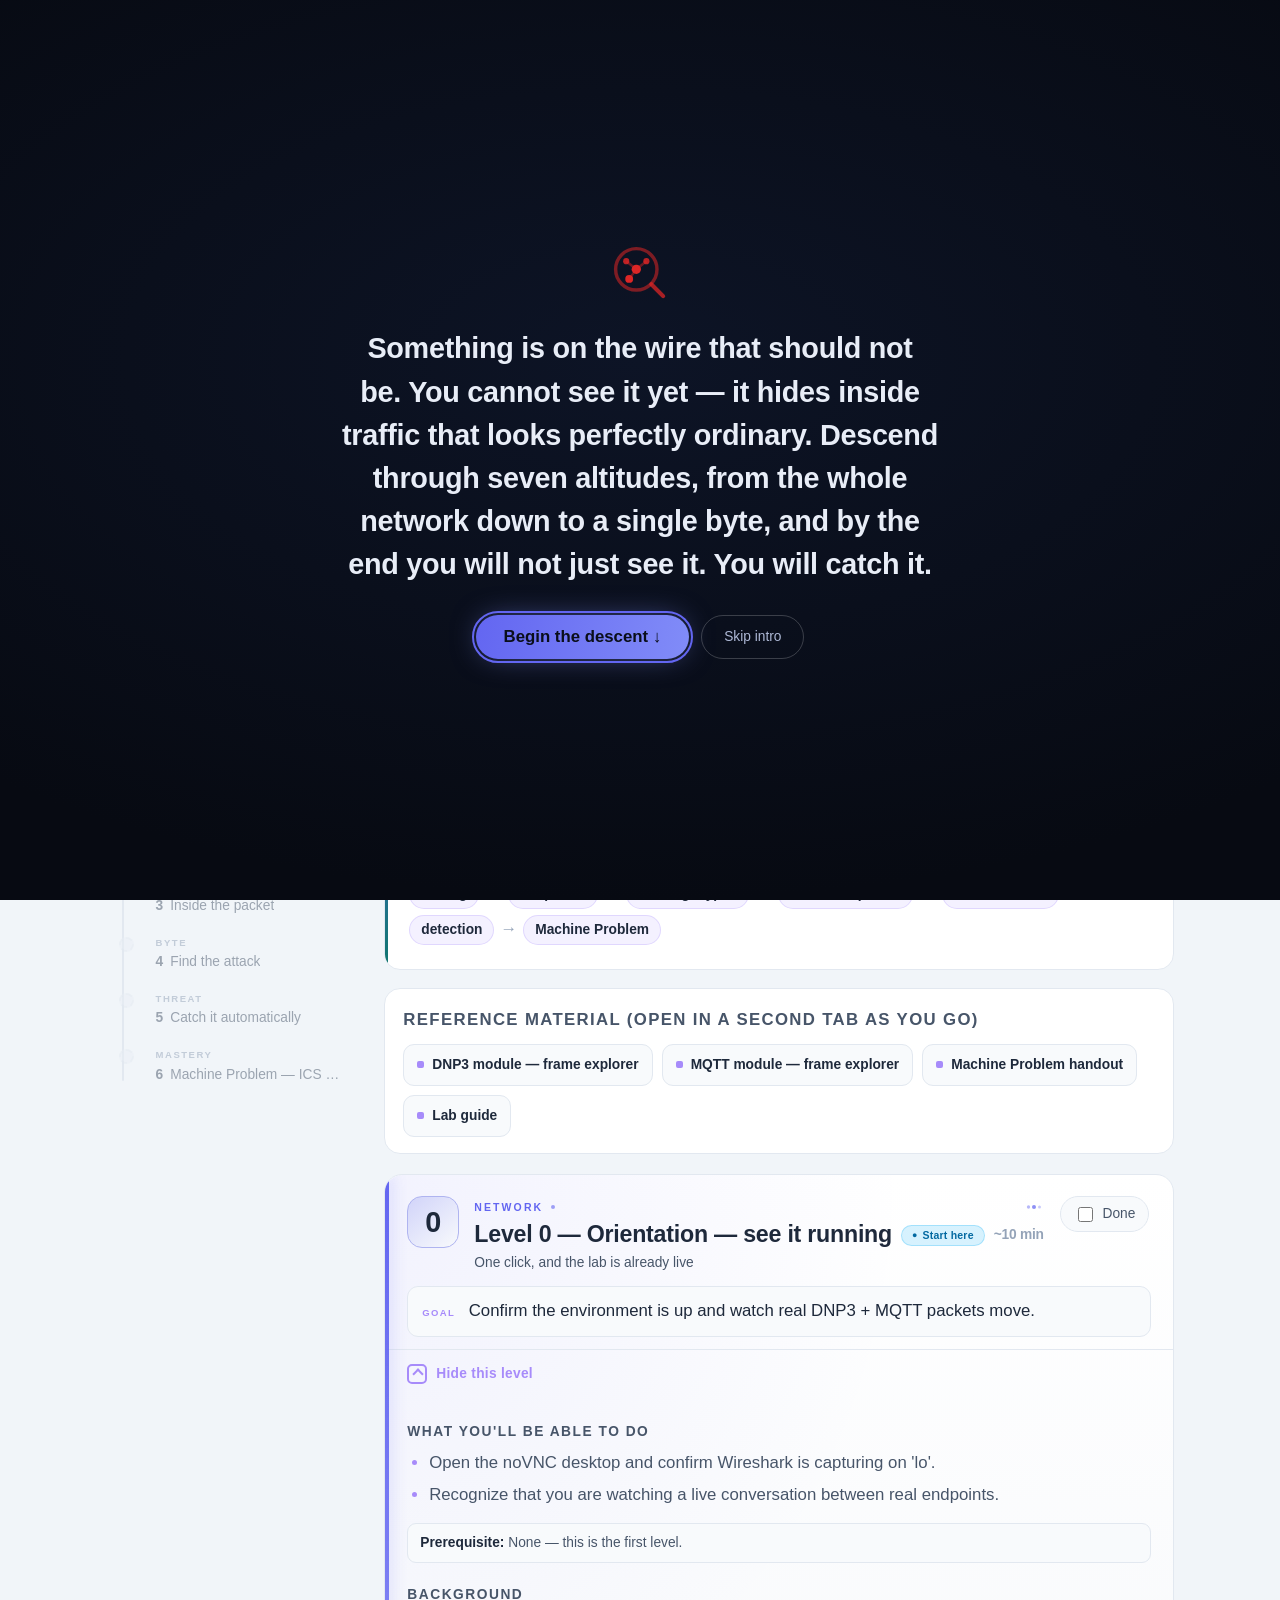
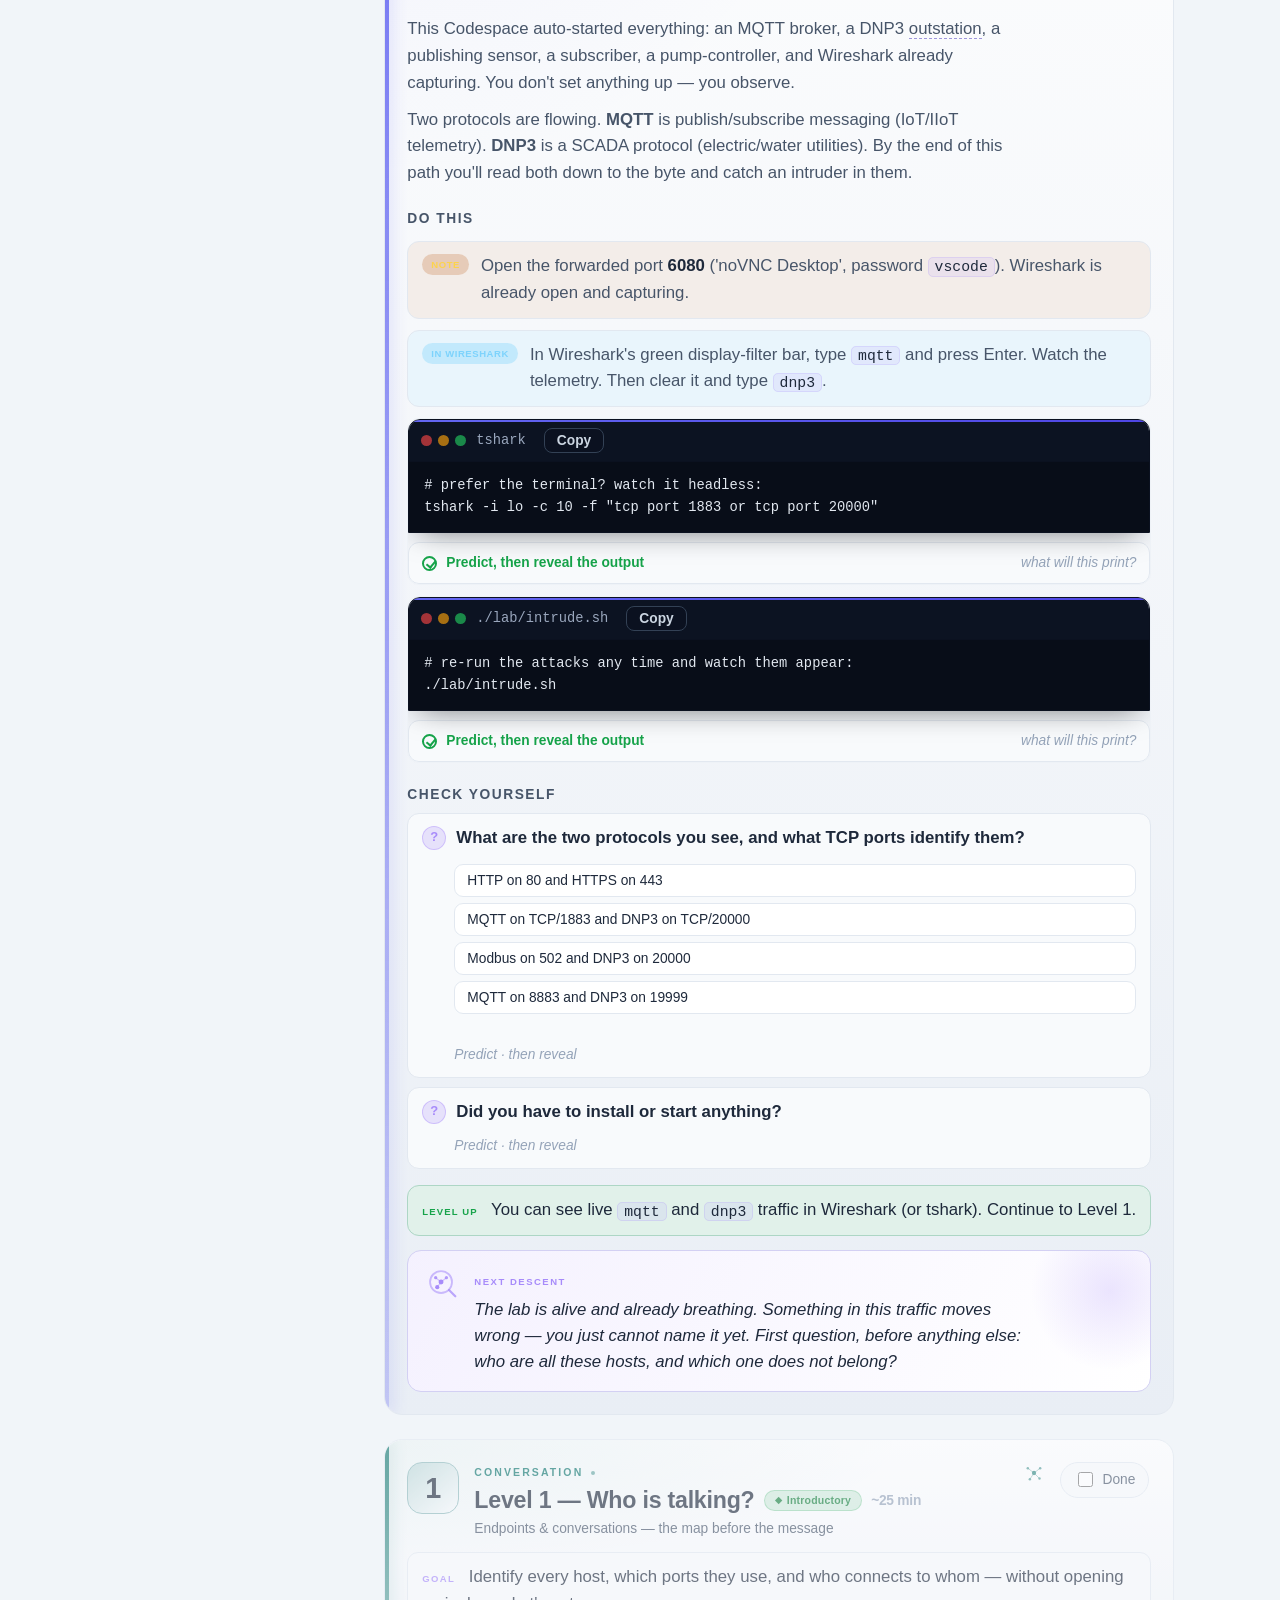
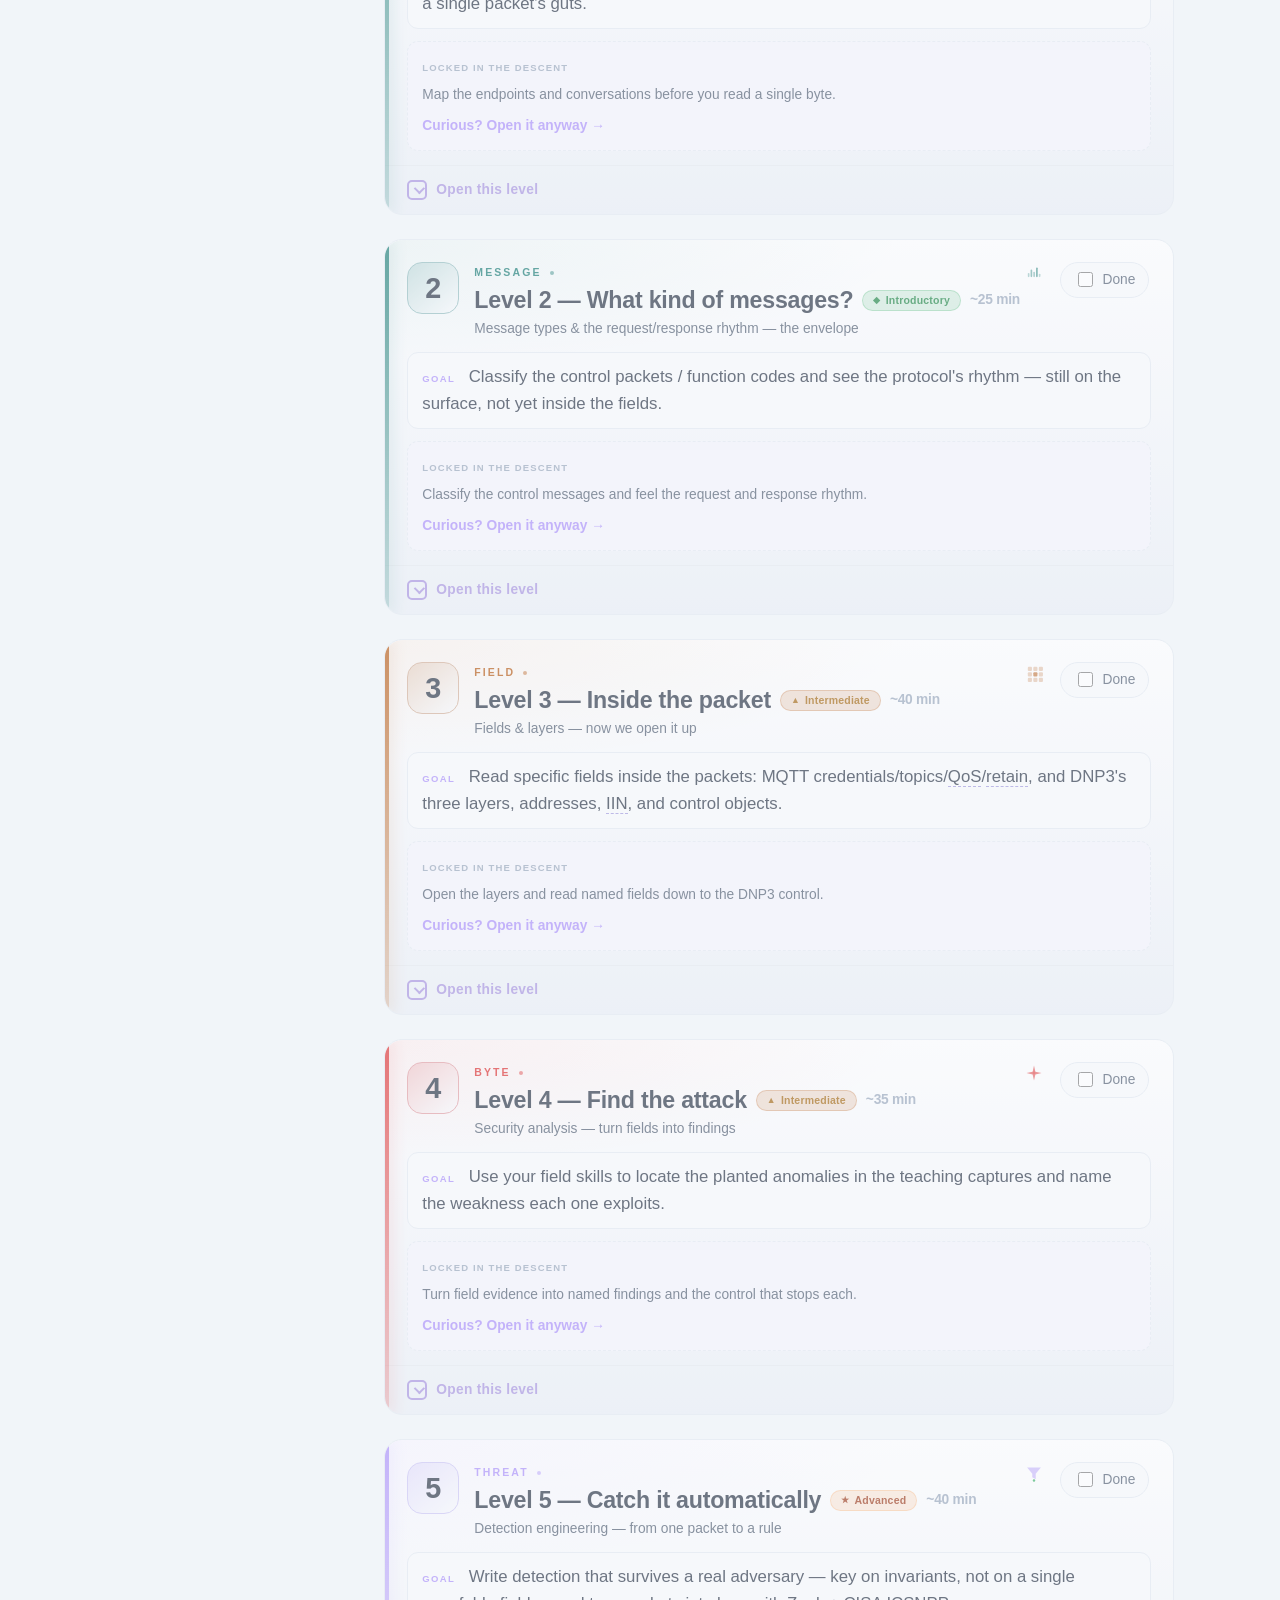
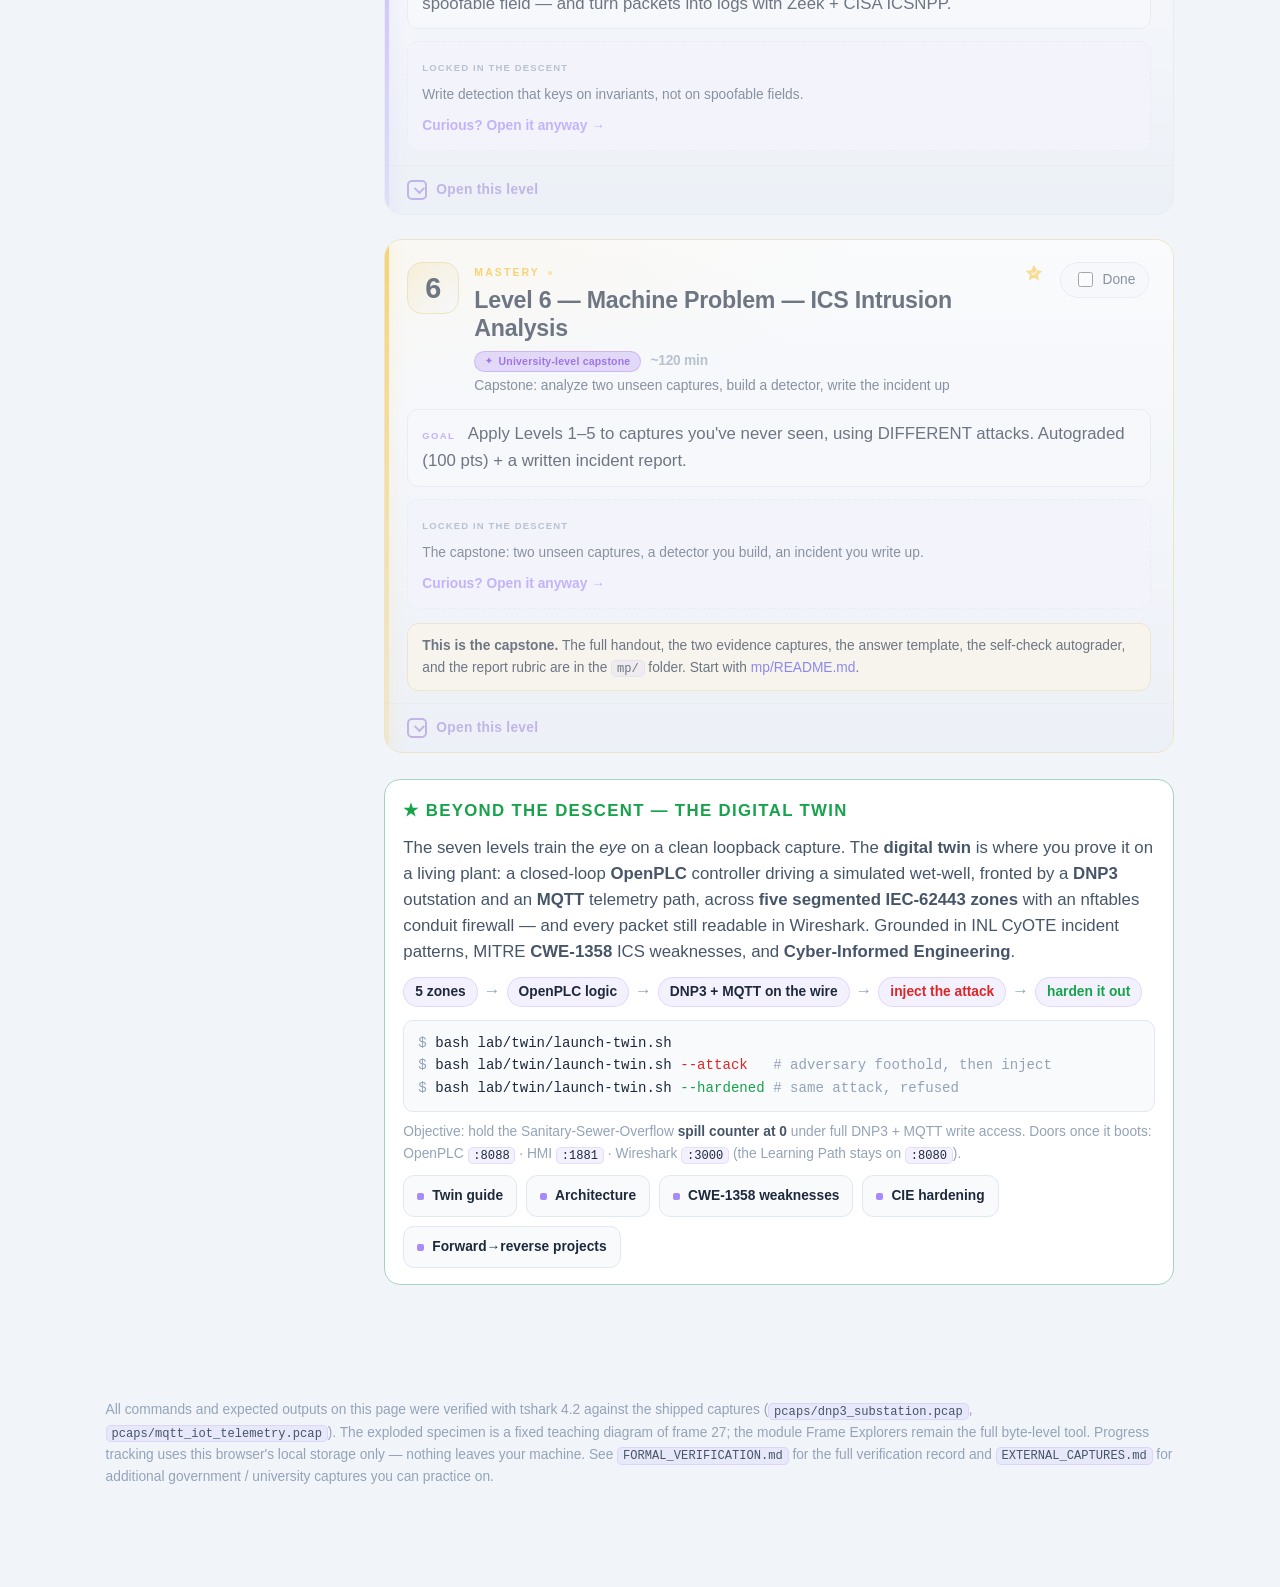
==== commit eed5f916: "Persona-panel review + forward-reverse project track + formal-verification bundle - O*NET persona pa" ====
--- a/curriculum/index.html
+++ b/curriculum/index.html
@@ -683,7 +683,7 @@
   </div>
   <div style="font-family:ui-monospace,SFMono-Regular,Menlo,Consolas,monospace;background:var(--card-2);border:1px solid var(--line);border-radius:10px;padding:11px 14px;font-size:.88rem;color:var(--ink);overflow-x:auto;margin:.2em 0 .7em">
     <span style="color:var(--faint)">$</span> bash lab/twin/launch-twin.sh<br>
-    <span style="color:var(--faint)">$</span> bash lab/twin/launch-twin.sh <span style="color:var(--ghost)">--attack</span>&nbsp;&nbsp;&nbsp;<span style="color:var(--faint)"># watch the spill climb</span><br>
+    <span style="color:var(--faint)">$</span> bash lab/twin/launch-twin.sh <span style="color:var(--ghost)">--attack</span>&nbsp;&nbsp;&nbsp;<span style="color:var(--faint)"># adversary foothold, then inject</span><br>
     <span style="color:var(--faint)">$</span> bash lab/twin/launch-twin.sh <span style="color:var(--ok)">--hardened</span>&nbsp;<span style="color:var(--faint)"># same attack, refused</span>
   </div>
   <p style="color:var(--faint);font-size:var(--step--1);margin:.2em 0 .7em">
@@ -696,6 +696,7 @@
     <a href="../design/DIGITAL_TWIN_ARCHITECTURE.md">Architecture</a>
     <a href="../design/WEAKNESS_ANALYSIS.md">CWE-1358 weaknesses</a>
     <a href="../design/CIE_HARDENING.md">CIE hardening</a>
+    <a href="../projects/README.md">Forward&rarr;reverse projects</a>
   </div>
 </section>
 
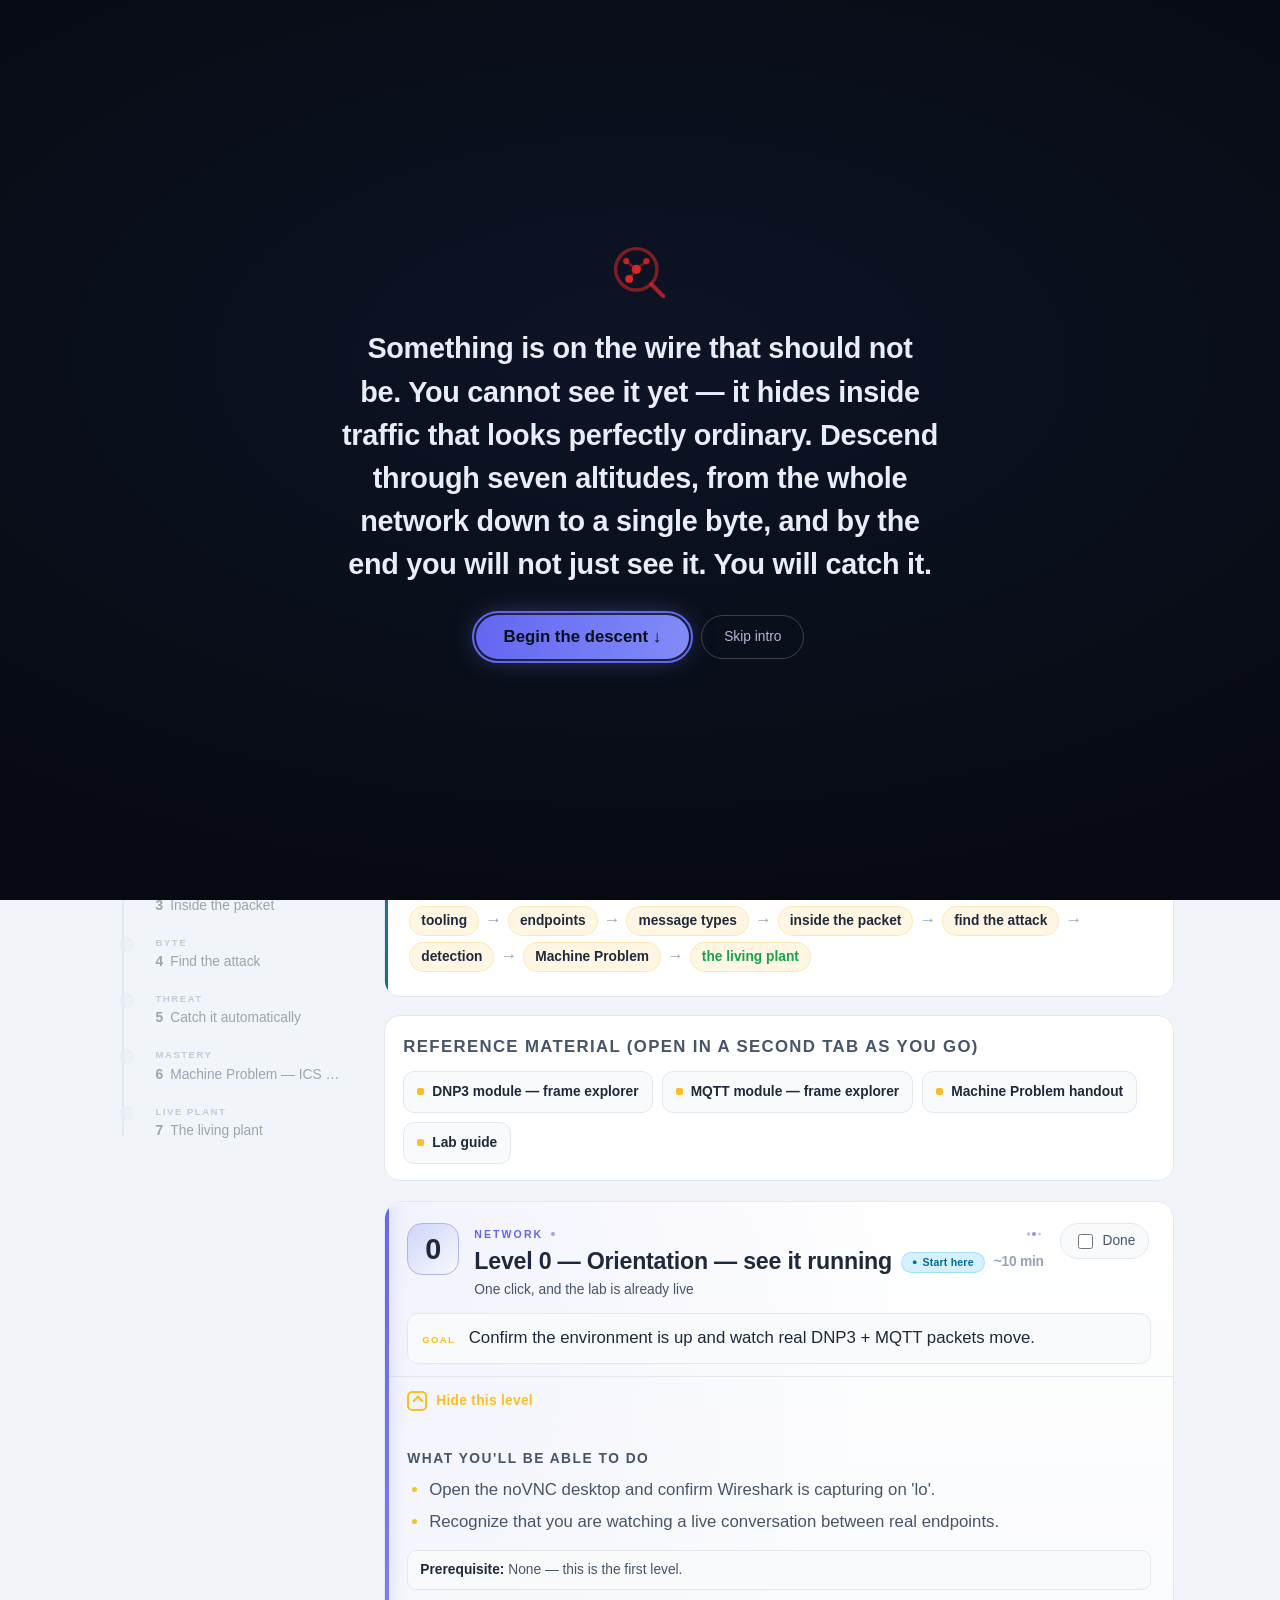
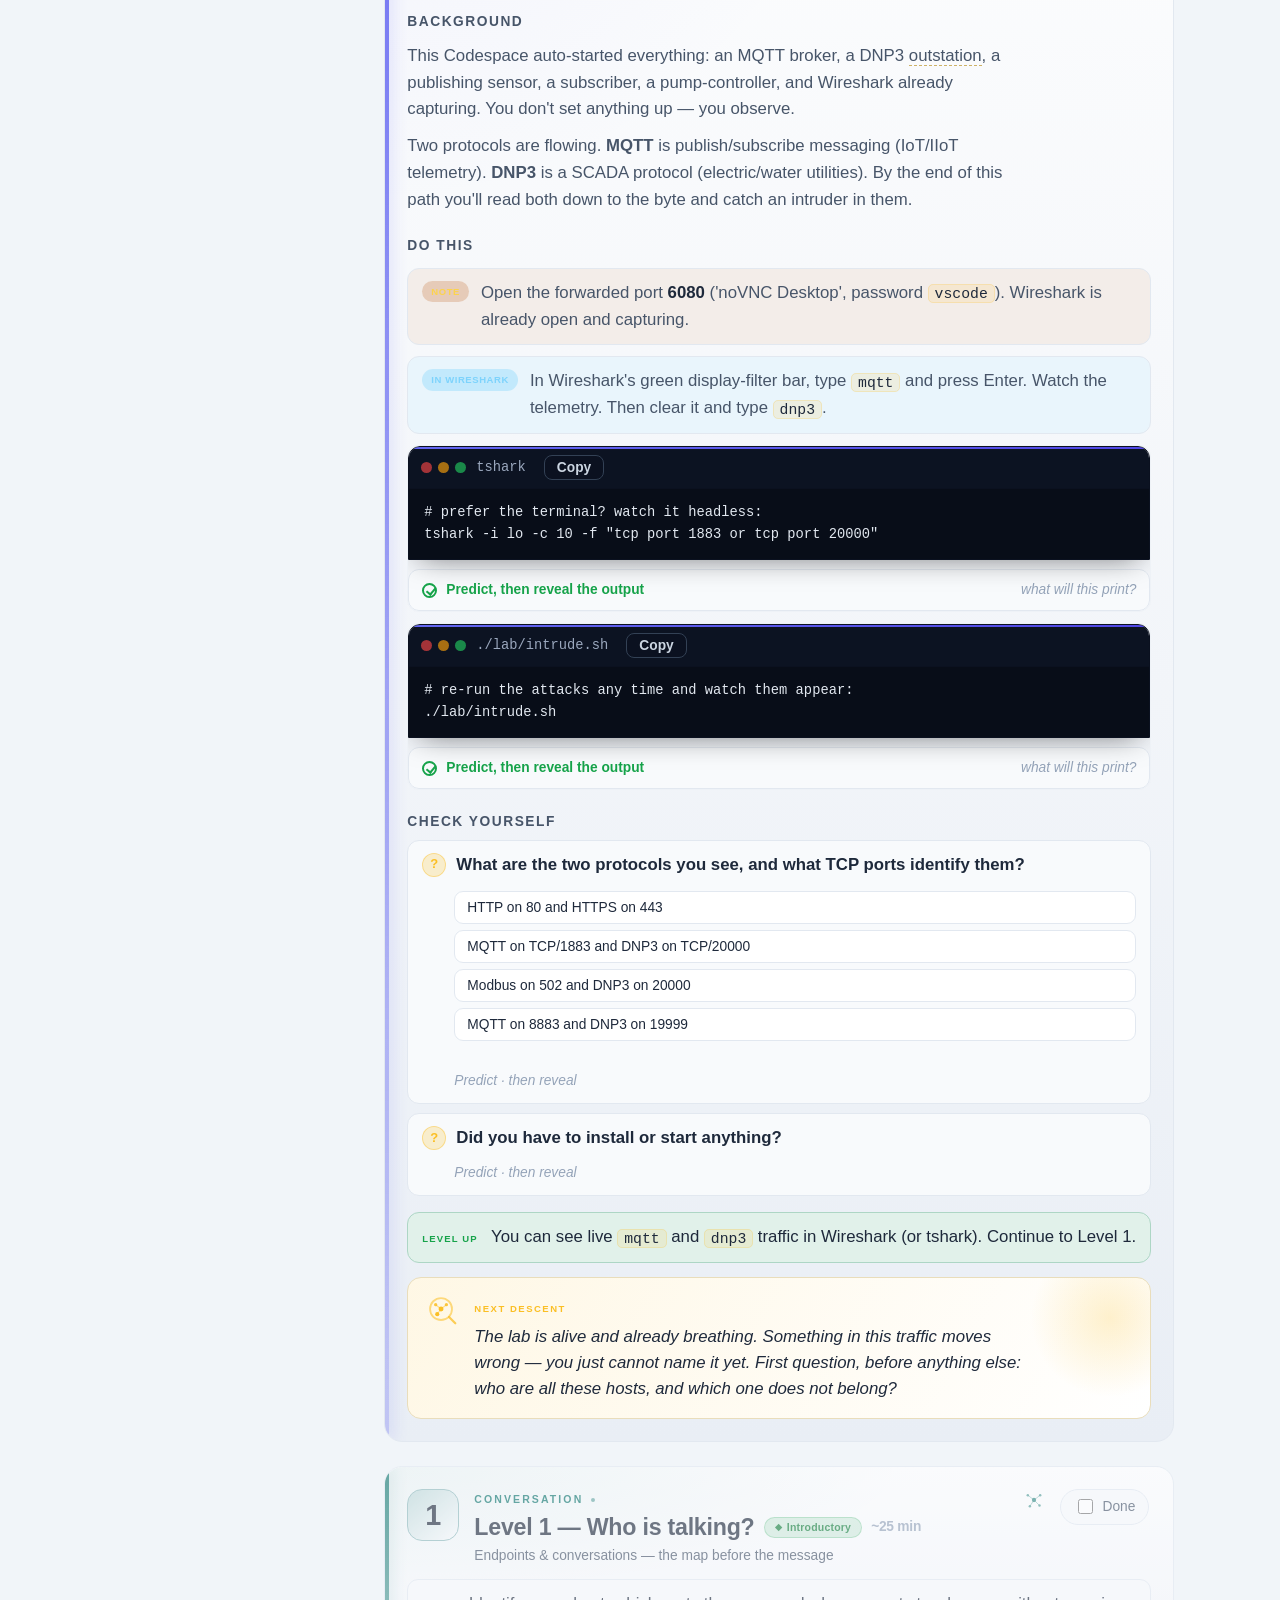
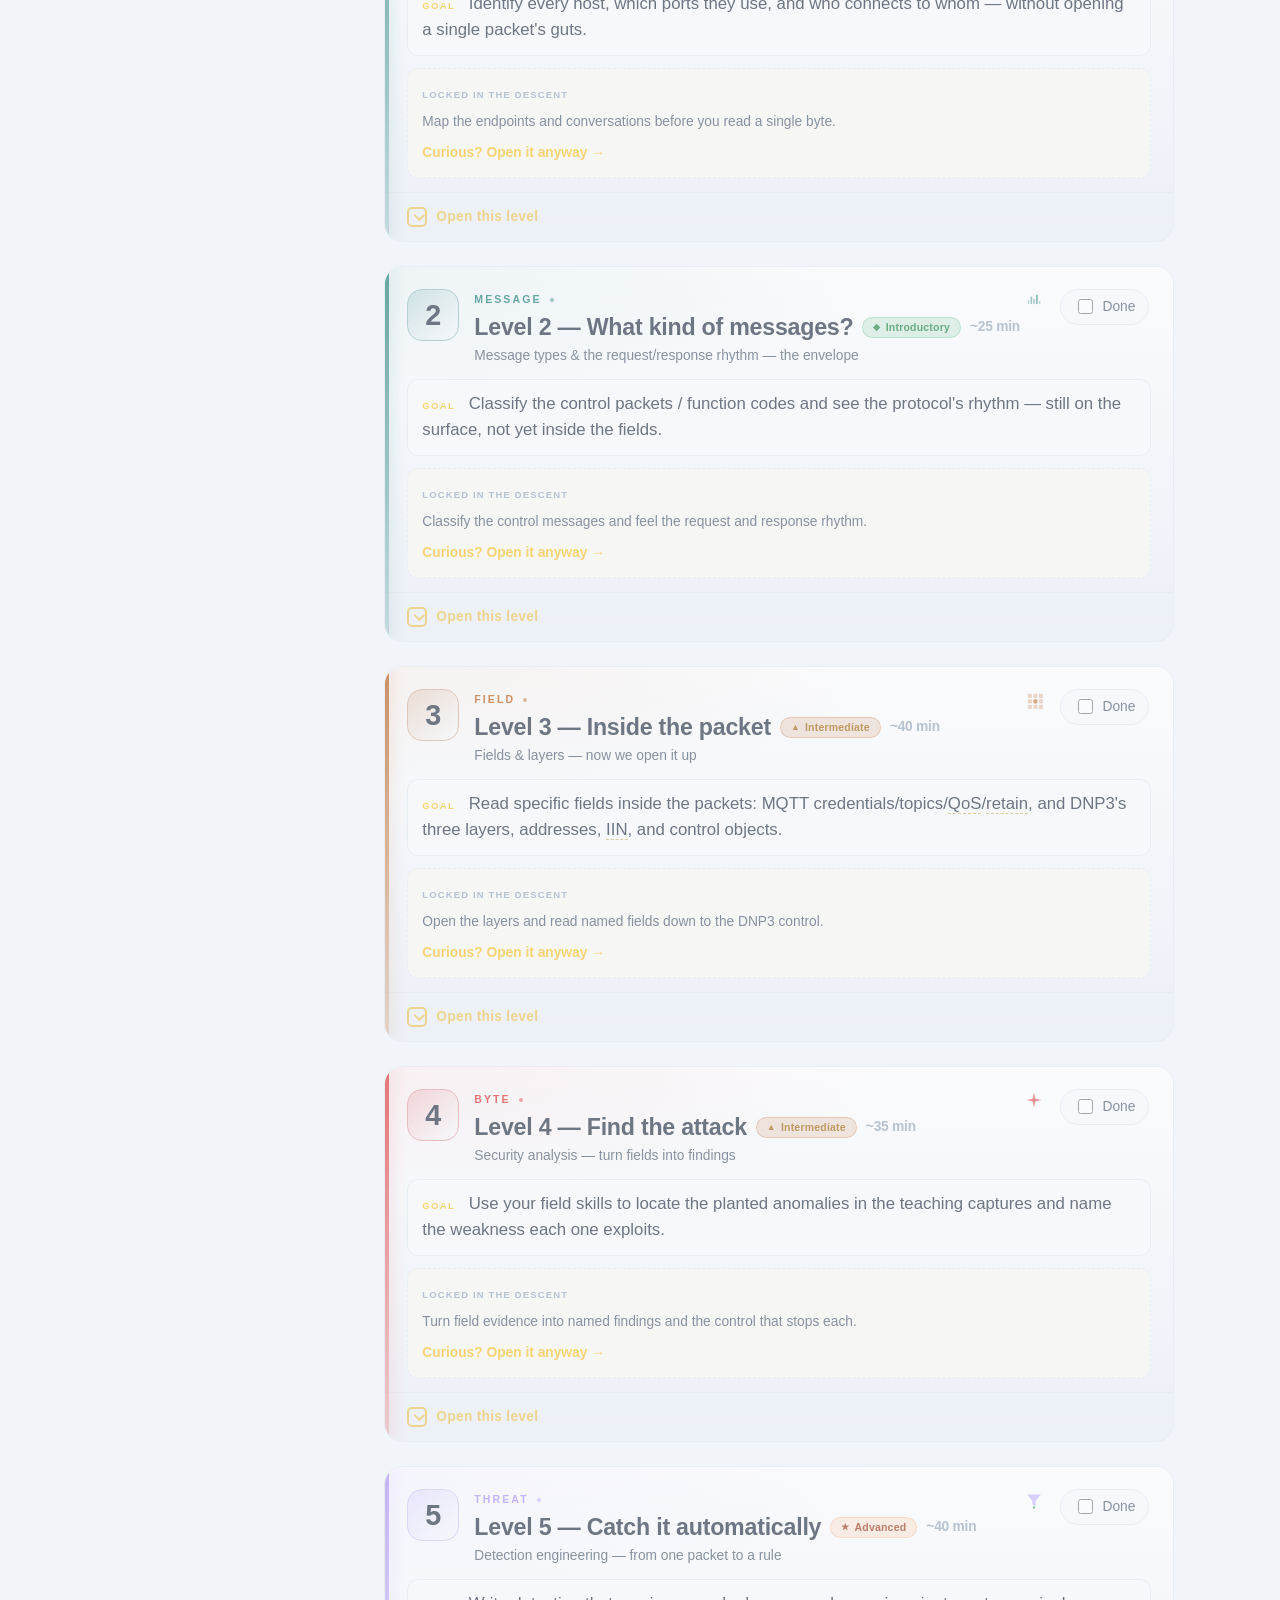
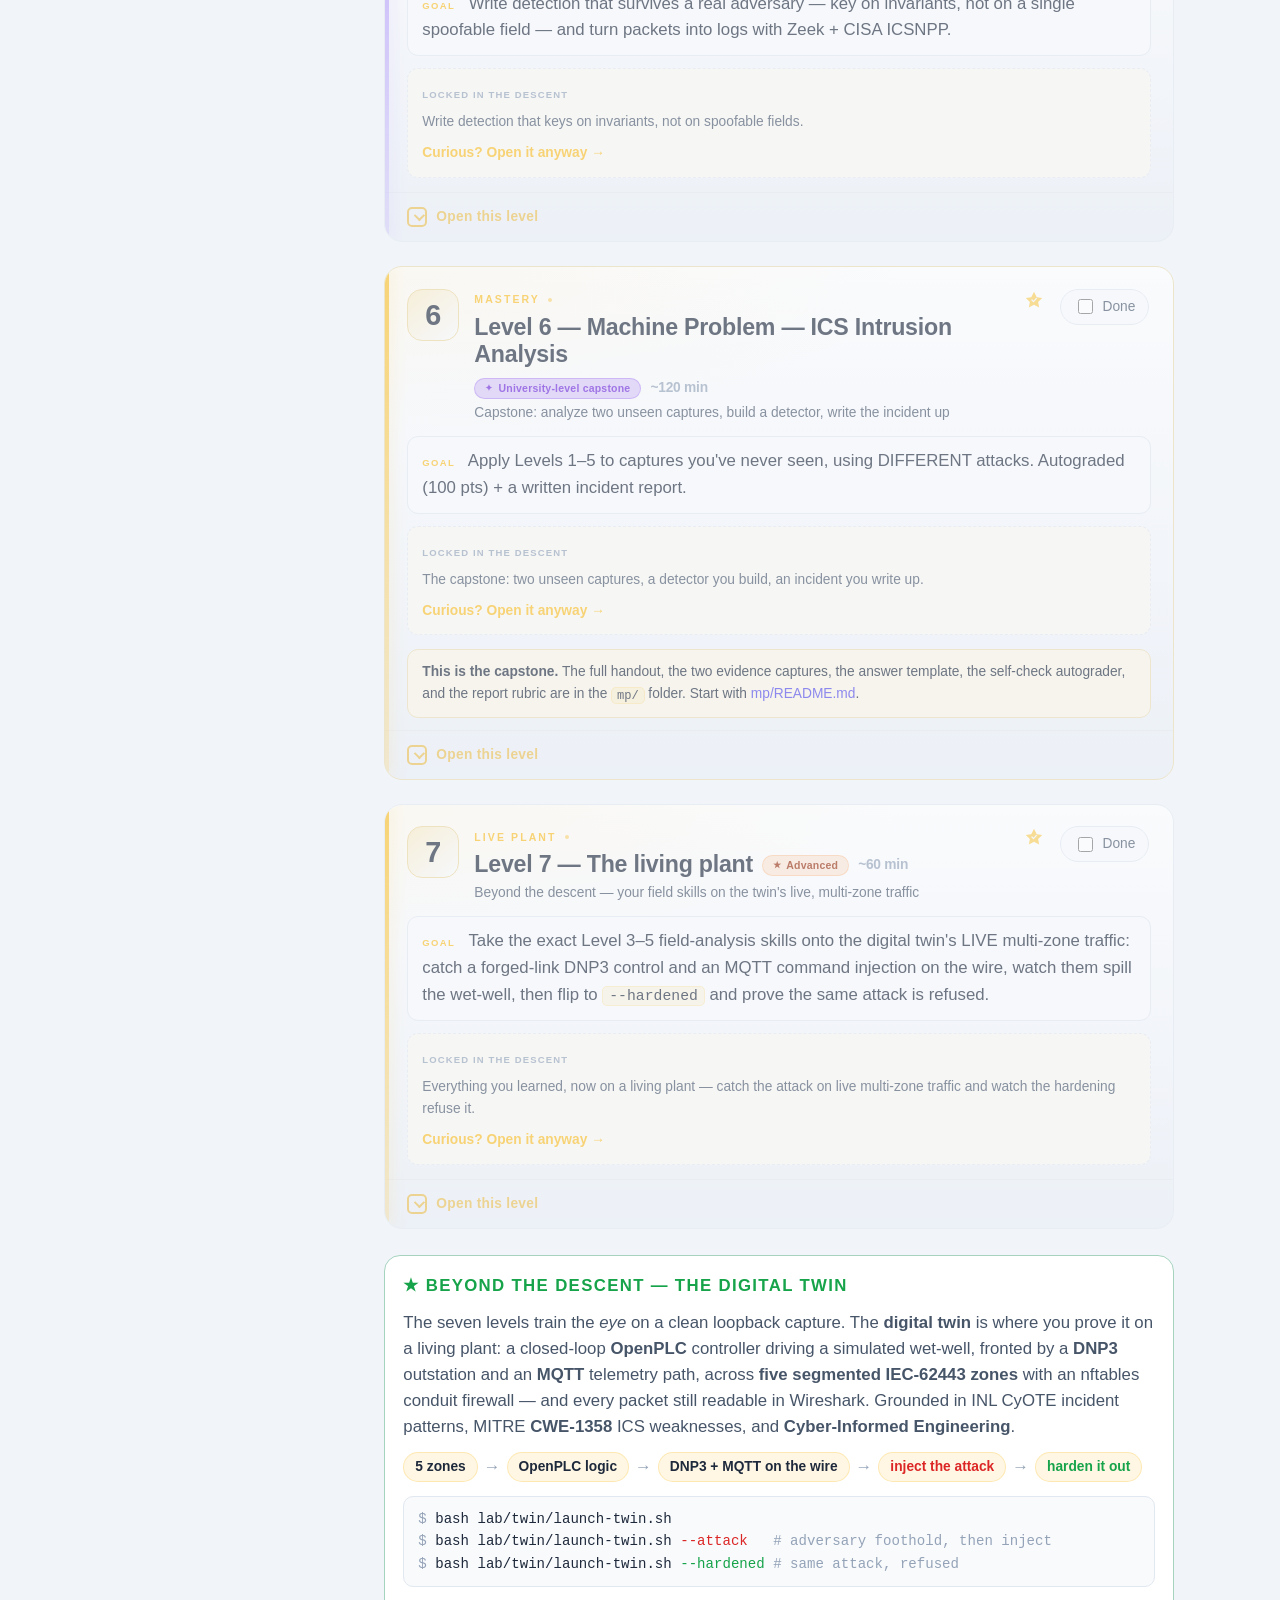
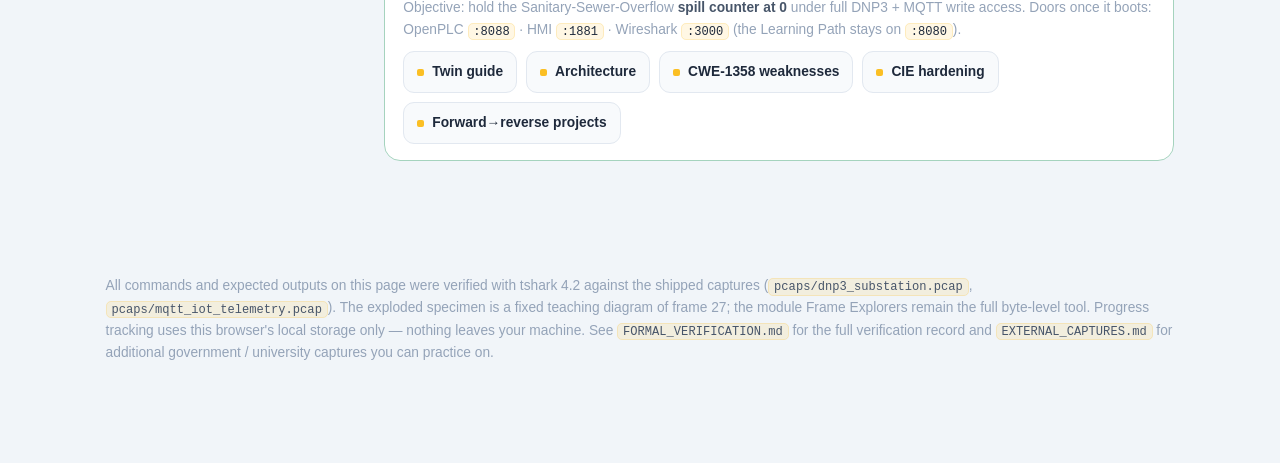
==== commit ac25f233: "Implement all panel recommendations (P0/P1/P2) - Twin control fidelity: dead-head/dry-run interlock " ====
--- a/curriculum/index.html
+++ b/curriculum/index.html
@@ -586,7 +586,7 @@
       <span class="lg lg-ghost"><span>Red &middot; the rogue .66</span></span>
     </div>
     <div class="progwrap">
-      <div class="progrow"><span id="progtext" aria-live="polite">0 of 7 levels complete</span>
+      <div class="progrow"><span id="progtext" aria-live="polite">0 of 8 levels complete</span>
         <button class="reset" id="resetbtn" type="button">Reset progress</button></div>
       <div class="progbar"><div class="progfill" id="progfill"></div></div>
     </div>
@@ -599,7 +599,7 @@
     <div class="railh">The Climb</div>
     <div class="spine">
       <span class="spinefill" aria-hidden="true"></span>
-      <a href="#level-0" class="navdot" data-level="0" data-beat="dawn" title="Level 0: Orientation — see it running"><span class="nd-rail" aria-hidden="true"><span class="nd-node"><span class="nd-check">✓</span></span></span><span class="nd-body"><span class="nd-alt">NETWORK</span><span class="nd-line"><span class="nd-n">0</span><span class="nd-t">Orientation — see it running</span></span></span></a><a href="#level-1" class="navdot" data-level="1" data-beat="morning" title="Level 1: Who is talking?"><span class="nd-rail" aria-hidden="true"><span class="nd-node"><span class="nd-check">✓</span></span></span><span class="nd-body"><span class="nd-alt">CONVERSATION</span><span class="nd-line"><span class="nd-n">1</span><span class="nd-t">Who is talking?</span></span></span></a><a href="#level-2" class="navdot" data-level="2" data-beat="morning" title="Level 2: What kind of messages?"><span class="nd-rail" aria-hidden="true"><span class="nd-node"><span class="nd-check">✓</span></span></span><span class="nd-body"><span class="nd-alt">MESSAGE</span><span class="nd-line"><span class="nd-n">2</span><span class="nd-t">What kind of messages?</span></span></span></a><a href="#level-3" class="navdot" data-level="3" data-beat="trough" title="Level 3: Inside the packet"><span class="nd-rail" aria-hidden="true"><span class="nd-node"><span class="nd-check">✓</span></span></span><span class="nd-body"><span class="nd-alt">FIELD</span><span class="nd-line"><span class="nd-n">3</span><span class="nd-t">Inside the packet</span></span></span></a><a href="#level-4" class="navdot" data-level="4" data-beat="threat" title="Level 4: Find the attack"><span class="nd-rail" aria-hidden="true"><span class="nd-node"><span class="nd-check">✓</span></span></span><span class="nd-body"><span class="nd-alt">BYTE</span><span class="nd-line"><span class="nd-n">4</span><span class="nd-t">Find the attack</span></span></span></a><a href="#level-5" class="navdot" data-level="5" data-beat="resolve" title="Level 5: Catch it automatically"><span class="nd-rail" aria-hidden="true"><span class="nd-node"><span class="nd-check">✓</span></span></span><span class="nd-body"><span class="nd-alt">THREAT</span><span class="nd-line"><span class="nd-n">5</span><span class="nd-t">Catch it automatically</span></span></span></a><a href="#level-6" class="navdot" data-level="6" data-beat="summit" title="Level 6: Machine Problem — ICS Intrusion Analysis"><span class="nd-rail" aria-hidden="true"><span class="nd-node"><span class="nd-check">✓</span></span></span><span class="nd-body"><span class="nd-alt">MASTERY</span><span class="nd-line"><span class="nd-n">6</span><span class="nd-t">Machine Problem — ICS Intrusion Analysis</span></span></span></a>
+      <a href="#level-0" class="navdot" data-level="0" data-beat="dawn" title="Level 0: Orientation — see it running"><span class="nd-rail" aria-hidden="true"><span class="nd-node"><span class="nd-check">✓</span></span></span><span class="nd-body"><span class="nd-alt">NETWORK</span><span class="nd-line"><span class="nd-n">0</span><span class="nd-t">Orientation — see it running</span></span></span></a><a href="#level-1" class="navdot" data-level="1" data-beat="morning" title="Level 1: Who is talking?"><span class="nd-rail" aria-hidden="true"><span class="nd-node"><span class="nd-check">✓</span></span></span><span class="nd-body"><span class="nd-alt">CONVERSATION</span><span class="nd-line"><span class="nd-n">1</span><span class="nd-t">Who is talking?</span></span></span></a><a href="#level-2" class="navdot" data-level="2" data-beat="morning" title="Level 2: What kind of messages?"><span class="nd-rail" aria-hidden="true"><span class="nd-node"><span class="nd-check">✓</span></span></span><span class="nd-body"><span class="nd-alt">MESSAGE</span><span class="nd-line"><span class="nd-n">2</span><span class="nd-t">What kind of messages?</span></span></span></a><a href="#level-3" class="navdot" data-level="3" data-beat="trough" title="Level 3: Inside the packet"><span class="nd-rail" aria-hidden="true"><span class="nd-node"><span class="nd-check">✓</span></span></span><span class="nd-body"><span class="nd-alt">FIELD</span><span class="nd-line"><span class="nd-n">3</span><span class="nd-t">Inside the packet</span></span></span></a><a href="#level-4" class="navdot" data-level="4" data-beat="threat" title="Level 4: Find the attack"><span class="nd-rail" aria-hidden="true"><span class="nd-node"><span class="nd-check">✓</span></span></span><span class="nd-body"><span class="nd-alt">BYTE</span><span class="nd-line"><span class="nd-n">4</span><span class="nd-t">Find the attack</span></span></span></a><a href="#level-5" class="navdot" data-level="5" data-beat="resolve" title="Level 5: Catch it automatically"><span class="nd-rail" aria-hidden="true"><span class="nd-node"><span class="nd-check">✓</span></span></span><span class="nd-body"><span class="nd-alt">THREAT</span><span class="nd-line"><span class="nd-n">5</span><span class="nd-t">Catch it automatically</span></span></span></a><a href="#level-6" class="navdot" data-level="6" data-beat="summit" title="Level 6: Machine Problem — ICS Intrusion Analysis"><span class="nd-rail" aria-hidden="true"><span class="nd-node"><span class="nd-check">✓</span></span></span><span class="nd-body"><span class="nd-alt">MASTERY</span><span class="nd-line"><span class="nd-n">6</span><span class="nd-t">Machine Problem — ICS Intrusion Analysis</span></span></span></a><a href="#level-7" class="navdot" data-level="7" data-beat="summit" title="Level 7: The living plant"><span class="nd-rail" aria-hidden="true"><span class="nd-node"><span class="nd-check">✓</span></span></span><span class="nd-body"><span class="nd-alt">LIVE PLANT</span><span class="nd-line"><span class="nd-n">7</span><span class="nd-t">The living plant</span></span></span></a>
     </div>
   </aside>
   <main>
@@ -615,7 +615,8 @@
       the terminal (a <span class="inlinekind">Terminal</span> block copies with one click) or follow the
       <span class="inlinekind">In&nbsp;Wireshark</span> steps on the noVNC desktop. Predict each output before you
       reveal it, tick <b>Done</b>, and watch the sky warm from night toward first light. Your progress is saved in
-      this browser; the last station is a graded-style capstone.</p>
+      this browser; the seven-station descent ends in a graded-style capstone (Level&nbsp;6), and an advanced
+      <b>Level&nbsp;7</b> then carries those exact skills onto a living digital-twin plant.</p>
       <div class="pathline">
         <span class="pl">tooling</span><span class="arr">&rarr;</span>
         <span class="pl">endpoints</span><span class="arr">&rarr;</span>
@@ -623,7 +624,8 @@
         <span class="pl">inside the packet</span><span class="arr">&rarr;</span>
         <span class="pl">find the attack</span><span class="arr">&rarr;</span>
         <span class="pl">detection</span><span class="arr">&rarr;</span>
-        <span class="pl">Machine Problem</span>
+        <span class="pl">Machine Problem</span><span class="arr">&rarr;</span>
+        <span class="pl" style="color:var(--ok)">the living plant</span>
       </div>
     </div>
 
@@ -664,6 +666,26 @@
 ../lab/open-wireshark.sh captures/dnp3_assessment.pcap
 tshark -r captures/mqtt_assessment.pcap -Y mqtt</pre></div><details class="reveal"><summary><span class="rv-ic" aria-hidden="true"></span><span class="rv-label">Predict, then reveal the output</span><span class="rv-hint">what will this print?</span></summary><div class="expect"><span class="explabel">Expected</span><pre class="expbody">two captures you have not walked — apply everything from Levels 1–5.</pre></div></details></div><div class="step cmd cmd-neutral"><div class="termwrap"><div class="titlebar"><span class="tdots" aria-hidden="true"><i></i><i></i><i></i></span><span class="tctx">python3</span><button class="copy" type="button" onclick="cpPre(this)">Copy</button></div><pre class="term"># fill submission/answers.json, write detector.py and report.md, then self-check:
 python3 grade.py</pre></div><details class="reveal"><summary><span class="rv-ic" aria-hidden="true"></span><span class="rv-label">Predict, then reveal the output</span><span class="rv-hint">what will this print?</span></summary><div class="expect"><span class="explabel">Expected</span><pre class="expbody">PASS/FAIL per item and a score /100. Iterate to green.</pre></div></details></div></div><h4>Check yourself</h4><div class="checks"><details class="cp"><summary><span class="cpq">Where is the handout, and how do you check your work?</span><span class="cphint">Predict &middot; then reveal</span></summary><div class="cpa">mp/README.md is the handout; <code>python3 mp/grade.py</code> autogrades Part 1 (answers.json) + Part 2 (detector.py) + Part 3 (format), and mp/rubric.md scores the written report.</div></details><details class="cp"><summary><span class="cpq">Why must your detector.py use an invariant instead of printing the frame number?</span><span class="cphint">Predict &middot; then reveal</span></summary><div class="cpa">The proctored re-run uses a freshly generated capture with different addresses; only an invariant (link-address↔IP inconsistency; anon-connect↔retained-command) generalizes.</div></details></div><div class="levelup"><span class="lulabel">Level up</span> Score 90+ on the autograder and meet the report rubric&#x27;s mastery gates. You&#x27;ve completed the path.</div><div class="storybeat"><span class="sb-lens"><svg class="lens sb-glyph" viewBox="0 0 26 26" fill="none" aria-hidden="true" focusable="false"><circle cx="11.5" cy="11.5" r="8.4" stroke="currentColor" stroke-width="1.4" opacity=".55"/><line x1="17.6" y1="17.6" x2="22.4" y2="22.4" stroke="currentColor" stroke-width="1.7" stroke-linecap="round" opacity=".75"/><path d="M11.5 11.5 L7.4 8.2 M11.5 11.5 L15.6 8.2 M11.5 11.5 L8.6 15.4" stroke="currentColor" stroke-width="1" opacity=".45"/><circle cx="11.5" cy="11.5" r="1.9" fill="currentColor"/><circle cx="7.4" cy="8.2" r="1.25" fill="currentColor" opacity=".85"/><circle cx="15.6" cy="8.2" r="1.25" fill="currentColor" opacity=".85"/><circle cx="8.6" cy="15.4" r="1.6" fill="currentColor"/></svg></span><div class="sb-body"><span class="sb-k">Next descent</span><p>First light. You walked in unable to see the intruder; you leave able to catch one you have never met. The wire keeps no more secrets from you — go find the next one.</p></div></div></div></details></section>
+<section class="lvl" id="level-7" data-beat="summit" data-level="7"><div class="lvledge" aria-hidden="true"></div><div class="lvlhead"><div class="lvlnum" aria-hidden="true"><span class="ln-n">7</span><span class="ln-check"><svg class="sig" viewBox="0 0 32 32" fill="none" aria-hidden="true" focusable="false"><path d="M16 4 L20 12 L28 13 L22 19 L23.5 27 L16 23 L8.5 27 L10 19 L4 13 L12 12 Z" fill="currentColor" opacity=".9"/><path d="M13 16 L15.3 18.4 L19.5 13.6" stroke="var(--bg)" stroke-width="1.8" stroke-linecap="round" stroke-linejoin="round" fill="none"/></svg></span></div><div class="lvlmeta"><div class="lvlalt">LIVE PLANT<span class="lvlalt-dot" aria-hidden="true"></span><span class="lvlalt-sig"><svg class="sig" viewBox="0 0 32 32" fill="none" aria-hidden="true" focusable="false"><path d="M16 4 L20 12 L28 13 L22 19 L23.5 27 L16 23 L8.5 27 L10 19 L4 13 L12 12 Z" fill="currentColor" opacity=".9"/><path d="M13 16 L15.3 18.4 L19.5 13.6" stroke="var(--bg)" stroke-width="1.8" stroke-linecap="round" stroke-linejoin="round" fill="none"/></svg></span></div><div class="lvltitle">Level 7 — The living plant<span class="dbadge d-adv"><span class="dsh" aria-hidden="true">★</span>Advanced</span><span class="mins">~60 min</span></div><div class="lvlsub">Beyond the descent — your field skills on the twin&#x27;s live, multi-zone traffic</div></div><label class="donebox" title="Mark this level complete"><input type="checkbox" class="donechk" data-level="7"><span>Done</span></label></div><div class="lvlgoal"><span class="goallabel">Goal</span> Take the exact Level 3–5 field-analysis skills onto the digital twin&#x27;s LIVE multi-zone traffic: catch a forged-link DNP3 control and an MQTT command injection on the wire, watch them spill the wet-well, then flip to <code>--hardened</code> and prove the same attack is refused.</div><div class="frostteaser"><span class="ft-k">Locked in the descent</span><p>Everything you learned, now on a living plant — catch the attack on live multi-zone traffic and watch the hardening refuse it.</p><span class="ft-open">Curious? Open it anyway →</span></div><details class="lvlbody"><summary><span class="openlabel">Open this level</span><span class="closelabel">Hide this level</span></summary><div class="lvlinner"><h4>What you'll be able to do</h4><ul class="obj"><li>Re-run your Level 1–3 skills on the twin&#x27;s LIVE multi-zone DNP3 + MQTT traffic — not a fixed teaching pcap.</li><li>Fire the forged-link DIRECT_OPERATE and the MQTT command injection from the granted cell foothold, and watch the SSO spill counter climb.</li><li>Flip to <code>--hardened</code>, replay the same attack, and prove it is refused while the spill counter stays 0 — the CIE &#x27;even-if&#x27; acceptance test.</li></ul><p class="prereq"><b>Prerequisite:</b> Levels 0–6 (the full descent, including the Machine Problem). Docker + the compose plugin (the Codespace ships them).</p><h4>Background</h4><div class="bg"><p>Levels 0–6 trained your eye on a clean loopback capture. The <b>digital twin</b> is the same protocols on a *living* plant: <b>OpenPLC</b> (a Modbus <b>client</b>) driving a simulated wet-well (the Modbus <b>server</b>), fronted by a DNP3 <b>outstation</b> gateway on TCP/20000 that a SCADA <b>master</b> polls, and an MQTT <b>broker</b> with a telemetry <b>publisher</b> and a pump-controller <b>subscriber</b> — all across five segmented IEC-62443 zones behind an nftables conduit firewall, with an out-of-band tap so every packet still reaches Wireshark.</p><p>Nothing here is a new skill. You already know how to map endpoints (Level 1), classify function codes and control packets (Level 2), read <code>dnp3.src</code> against <code>ip.src</code> and the MQTT retain/username fields (Level 3), turn those fields into a finding (Level 4), and bind a spoof-resistant invariant (Level 5). Level 7 points those exact skills at real, multi-zone traffic that fights back — and at a physical consequence you can measure: gallons of sanitary-sewer overflow.</p></div><h4>Do this</h4><div class="steps"><div class="step note"><span class="kind kind-note">Note</span><div class="steptext"><b>Apply your Level 0 skill — &#x27;see it running&#x27; — to an entire plant.</b> Boot the multi-zone digital twin with the adversary foothold staged (the capture plane comes up automatically):
+
+<code>bash lab/twin/launch-twin.sh --attack</code>
+
+Doors once it boots: OpenPLC control logic <b>:8088</b> · FUXA HMI <b>:1881</b> · noVNC Wireshark <b>:3000</b>. The objective scoreboard is the plant-sim SSO <b>spill</b> counter — Pass = spill stays 0 under full DNP3 + MQTT write access. Follow it with <code>bash lab/twin/launch-twin.sh --logs</code>.</div></div><div class="step gui"><span class="kind kind-gui">In Wireshark</span><div class="steptext"><b>Apply your Level 1 skill — the map before the message — to five zones.</b> Open Wireshark at <b>:3000</b>, load <code>/caps/conduit_live.pcap</code> (the whole-zone conduit tap), and run <b>Statistics ▸ Conversations</b> (TCP): the SCADA master ↔ outstation on 20000 and the MQTT broker star on 1883, both crossing the <code>zone-fw</code> conduit between IEC-62443 zones.</div></div><div class="step cmd cmd-neutral"><div class="termwrap"><div class="titlebar"><span class="tdots" aria-hidden="true"><i></i><i></i><i></i></span><span class="tctx">tshark · conduit_live.pcap</span><button class="copy" type="button" onclick="cpPre(this)">Copy</button></div><pre class="term"># Level 1, headless: who is talking across the conduit right now?
+tshark -r lab/twin/captures/conduit_live.pcap -q -z conv,tcp</pre></div><details class="reveal"><summary><span class="rv-ic" aria-hidden="true"></span><span class="rv-label">Predict, then reveal the output</span><span class="rv-hint">what will this print?</span></summary><div class="expect"><span class="explabel">Expected</span><pre class="expbody">the SCADA master↔outstation on 20000 and the broker star on 1883, both crossing zone-fw — plus the foothold 172.30.10.66, an endpoint that fits no legitimate role.</pre></div></details></div><div class="step cmd cmd-neutral"><div class="termwrap"><div class="titlebar"><span class="tdots" aria-hidden="true"><i></i><i></i><i></i></span><span class="tctx">tshark · conduit_live.pcap</span><button class="copy" type="button" onclick="cpPre(this)">Copy</button></div><pre class="term"># Level 2, live: classify the vocabulary on real multi-zone traffic
+tshark -r lab/twin/captures/conduit_live.pcap -Y dnp3 -T fields -e dnp3.al.func | sort | uniq -c
+tshark -r lab/twin/captures/mqtt_live.pcap  -Y mqtt -T fields -e mqtt.msgtype | sort | uniq -c</pre></div><details class="reveal"><summary><span class="rv-ic" aria-hidden="true"></span><span class="rv-label">Predict, then reveal the output</span><span class="rv-hint">what will this print?</span></summary><div class="expect"><span class="explabel">Expected</span><pre class="expbody">READ(1)/RESPONSE(129) polling from the SCADA master, plus the injected DIRECT_OPERATE(5); MQTT PUBLISH(3) telemetry plus the rogue CONNECT(1) and its injected PUBLISH.</pre></div></details></div><div class="step cmd cmd-mqtt"><div class="termwrap"><div class="titlebar"><span class="tdots" aria-hidden="true"><i></i><i></i><i></i></span><span class="tctx">cd</span><span class="ptag ptag-mqtt">MQTT</span><button class="copy" type="button" onclick="cpPre(this)">Copy</button></div><pre class="term"># Level 4, live: turn access into a finding — fire the attack from the granted cell foothold.
+# (run from lab/twin/; the launcher pins the compose project &#x27;ics-twin-liftstation&#x27;)
+cd lab/twin &amp;&amp; docker compose -p ics-twin-liftstation -f docker-compose.twin.yml \
+  exec adversary-foothold python master.py --host 172.30.10.12 --attack
+# ...and the MQTT command injection from the insecure cell:
+docker compose -p ics-twin-liftstation -f docker-compose.twin.yml \
+  exec iiot-gw python attacker.py</pre></div><div class="consequence"><span class="cq-ic" aria-hidden="true">⚡</span><span>Manipulation of control (ATT&amp;CK for ICS <b>T0831</b> / unauthorized command <b>T0855</b>): pumps forced off, the wet-well overflows, the <b>SSO spill counter rises above 0</b> — a real sanitary-sewer overflow, mirrored in the twin.</span></div><details class="reveal"><summary><span class="rv-ic" aria-hidden="true"></span><span class="rv-label">Predict, then reveal the output</span><span class="rv-hint">what will this print?</span></summary><div class="expect"><span class="explabel">Expected</span><pre class="expbody">adversary-foothold: DIRECT_OPERATE(5) accepted, pumps forced off. attacker.py: CONNECT accepted with NO credentials, command PUBLISHed. The spill scoreboard (launch-twin.sh --logs) starts climbing.</pre></div></details></div><div class="step cmd cmd-neutral"><div class="termwrap"><div class="titlebar"><span class="tdots" aria-hidden="true"><i></i><i></i><i></i></span><span class="tctx">tshark · conduit_live.pcap</span><button class="copy" type="button" onclick="cpPre(this)">Copy</button></div><pre class="term"># Level 3, live: read the deciding field on the conduit tap — the SAME tell as the teaching capture.
+tshark -r lab/twin/captures/conduit_live.pcap -Y &quot;dnp3.al.func==5&quot; -T fields -e frame.number -e ip.src -e dnp3.src -e dnp3.al.func
+# and the MQTT anonymous connect the broker accepted:
+tshark -r lab/twin/captures/mqtt_live.pcap -Y &quot;mqtt.msgtype==1 &amp;&amp; !mqtt.username&quot; -T fields -e frame.number -e mqtt.clientid</pre></div><details class="reveal"><summary><span class="rv-ic" aria-hidden="true"></span><span class="rv-label">Predict, then reveal the output</span><span class="rv-hint">what will this print?</span></summary><div class="expect"><span class="explabel">Expected</span><pre class="expbody">a DIRECT_OPERATE whose dnp3.src claims 100 (the master) but whose ip.src is 172.30.10.66 (the foothold) — the Level 3 link-vs-IP contradiction, now on five-zone traffic — and an anonymous CONNECT from mqtt-explorer-x.</pre></div></details></div><div class="step cmd cmd-neutral"><div class="termwrap"><div class="titlebar"><span class="tdots" aria-hidden="true"><i></i><i></i><i></i></span><span class="tctx">bash</span><button class="copy" type="button" onclick="cpPre(this)">Copy</button></div><pre class="term"># Level 5, live: key on the invariant, watch it hold. Flip every CIE control on and replay the SAME attack.
+bash lab/twin/launch-twin.sh --hardened --attack
+cd lab/twin &amp;&amp; docker compose -p ics-twin-liftstation -f docker-compose.twin.yml -f docker-compose.hardened.yml \
+  exec adversary-foothold python master.py --host 172.30.10.12 --attack</pre></div><div class="consequence"><span class="cq-ic" aria-hidden="true">⚡</span><span>Same attacker, same full write access, opposite outcome: <code>spill &gt; 0</code> becomes <code>spill == 0</code>. That is the CIE <b>&#x27;even-if&#x27;</b> acceptance test — the outcome is held by an engineered backstop, not by trusting the network.</span></div><details class="reveal"><summary><span class="rv-ic" aria-hidden="true"></span><span class="rv-label">Predict, then reveal the output</span><span class="rv-hint">what will this print?</span></summary><div class="expect"><span class="explabel">Expected</span><pre class="expbody">the DIRECT_OPERATE is refused (status != Success): SAv5 + the arm-latch reject a lone control and the allow-list drops the forged link. Even if a control is bypassed, the hardwired HH float force-starts the pump at 95% — the spill counter stays 0.</pre></div></details></div><div class="step note"><span class="kind kind-note">Note</span><div class="steptext"><b>This is your capstone artifact.</b> Diff the two runs — vulnerable <code>spill &gt; 0</code> vs hardened <code>spill == 0</code> under identical write access — and the two <code>dnp3_control.log</code> files (add <code>--tools</code> for Zeek + CISA ICSNPP). Submit the twin evidence bundle (the conduit pcap + the plant-sim spill log + the Zeek logs) and grade it against <b>projects/ARTIFACT_RUBRIC.md</b> — R4 (invariant detection), R5 (the SSO High-Consequence Event), and R6 (proving the backstop holds under full write access).</div></div></div><h4>Check yourself</h4><div class="checks"><details class="cp"><summary><span class="cpq">On the live conduit capture, a DIRECT_OPERATE trip carries <code>dnp3.src</code>=100 (the master) but <code>ip.src</code>=172.30.10.66 (the foothold). Which Level 3 tell catches it, and why does the outstation still obey?</span><div class="cpquiz" data-correct="1" role="group" aria-label="Predict the answer"><button type="button" class="cpopt" data-i="0">The frame is malformed and fails its CRC</button><button type="button" class="cpopt" data-i="1">The <code>dnp3.src</code> link address disagrees with <code>ip.src</code>, and DNP3 authenticates neither so the outstation obeys</button><button type="button" class="cpopt" data-i="2">The TCP destination port is wrong for DNP3</button><button type="button" class="cpopt" data-i="3">The MQTT retain flag is set on the trip</button><span class="cpquiz-fb" aria-live="polite"></span></div><span class="cphint">Predict &middot; then reveal</span></summary><div class="cpa">The link-address-vs-IP-source mismatch — <code>dnp3.src</code> (the 16-bit DNP3 link address) disagrees with <code>ip.src</code>. DNP3 authenticates neither, so with SAv5 off the outstation obeys any well-formed frame. It is the exact Level 3–4 tell, now on live multi-zone traffic.</div></details><details class="cp"><summary><span class="cpq">You gave the attacker full DNP3 + MQTT write access in <code>--hardened</code> mode, yet the SSO spill counter stayed 0. What held it — and what did NOT?</span><span class="cphint">Predict &middot; then reveal</span></summary><div class="cpa">An engineered process backstop held it: the hardwired high-high float force-starts the pump at 95%, plus the ST setpoint clamp/interlock — spill stays 0 even if authentication is fully bypassed. What did NOT hold it is trust in the network or the identity; the CIE &#x27;even-if&#x27; guarantee is a physical/logic backstop, not an access control.</div></details><details class="cp"><summary><span class="cpq">The same <code>docker compose exec adversary python master.py --attack</code> from <code>attacker_net</code> is dropped, while the foothold on <code>cell_net</code> succeeds. Why?</span><span class="cphint">Predict &middot; then reveal</span></summary><div class="cpa">The nftables conduit firewall (<code>zone-fw</code>) between IEC-62443 zones blocks the cross-zone path from attacker_net, so the packet never reaches the outstation; the granted foothold sits inside cell_net, past the conduit. Segmentation is the defense-in-depth layer — the attack only lands once the attacker is already inside the zone.</div></details></div><div class="levelup"><span class="lulabel">Level up</span> You can carry the Level 1–5 skills onto live, multi-zone twin traffic, force and observe a physical SSO spill, and demonstrate the CIE &#x27;even-if&#x27; backstop that holds spill at 0 under full write access. Package the run as your capstone artifact for projects/ARTIFACT_RUBRIC.md.</div><div class="storybeat"><span class="sb-lens"><svg class="lens sb-glyph" viewBox="0 0 26 26" fill="none" aria-hidden="true" focusable="false"><circle cx="11.5" cy="11.5" r="8.4" stroke="currentColor" stroke-width="1.4" opacity=".55"/><line x1="17.6" y1="17.6" x2="22.4" y2="22.4" stroke="currentColor" stroke-width="1.7" stroke-linecap="round" opacity=".75"/><path d="M11.5 11.5 L7.4 8.2 M11.5 11.5 L15.6 8.2 M11.5 11.5 L8.6 15.4" stroke="currentColor" stroke-width="1" opacity=".45"/><circle cx="11.5" cy="11.5" r="1.9" fill="currentColor"/><circle cx="7.4" cy="8.2" r="1.25" fill="currentColor" opacity=".85"/><circle cx="15.6" cy="8.2" r="1.25" fill="currentColor" opacity=".85"/><circle cx="8.6" cy="15.4" r="1.6" fill="currentColor"/></svg></span><div class="sb-body"><span class="sb-k">Next descent</span><p>You caught a ghost in a capture that had already happened. Now the plant is live, the pumps are turning, the wet-well is filling in real time — and the same forged link address is reaching for the pumps. Read it on the wire, watch it spill, then design it out and watch the plant refuse. The eye you trained is now a hand on the controls.</p></div></div></div></details></section>
 <section class="jump" style="margin-top:26px;border-color:color-mix(in srgb,var(--ok) 30%,var(--line))" aria-label="Advanced tier: the digital twin">
   <h3 style="color:var(--ok);letter-spacing:.08em">&#9733; Beyond the descent &mdash; the digital twin</h3>
   <p style="color:var(--mut);margin:.2em 0 .7em;font-size:var(--step-0);line-height:1.55">
@@ -745,7 +767,7 @@
 
 <script>
 var GLOSSARY = {"CROB": "Control Relay Output Block \u2014 DNP3 group 12 variation 1, the object that actually moves a breaker or relay (trip / close).", "IIN": "Internal Indications \u2014 a two-byte status field in a DNP3 response reporting outstation state (restart, class events, errors).", "QoS": "Quality of Service \u2014 the MQTT delivery guarantee: 0 (at most once), 1 (at least once), or 2 (exactly once).", "retain": "The MQTT retain flag \u2014 the broker keeps the last retained message on a topic and hands it to every new subscriber.", "outstation": "The DNP3 field device (RTU / IED) that answers a master \u2014 it holds the points and executes the controls.", "master": "The DNP3 controlling station (SCADA / control center) that polls outstations and issues controls. 'Master' and 'outstation' are the IEEE 1815 (DNP3) role names, retained here for technical accuracy \u2014 DNP3 never uses 'slave'.", "unsolicited response": "A DNP3 response (function 130) the outstation sends on its own, without being polled \u2014 report-by-exception.", "link address": "The 16-bit DNP3 data-link source / destination address \u2014 a number inside the frame, not the IP address, and trivial to forge.", "function code": "The DNP3 application-layer verb: READ (1), SELECT (3), OPERATE (4), DIRECT_OPERATE (5), COLD_RESTART (13), RESPONSE (129).", "SELECT-before-OPERATE": "The DNP3 safety handshake: a control must be SELECTed, confirmed, then OPERATEd \u2014 a lone OPERATE / DIRECT_OPERATE is suspect."};
-var CASEFILE = [{"n": 0, "zoom": "NETWORK", "title": "Orientation \u2014 see it running", "evidence": "Two protocols share one wire \u2014 MQTT on TCP/1883 and DNP3 on TCP/20000 \u2014 and the whole lab auto-started. Nothing was installed by hand."}, {"n": 1, "zoom": "CONVERSATION", "title": "Who is talking?", "evidence": "Two rogue endpoints stand out by shape alone: 10.10.20.66 on the MQTT side and 10.20.0.66 on the DNP3 side \u2014 hosts that are neither broker, master, nor outstation."}, {"n": 2, "zoom": "MESSAGE", "title": "What kind of messages?", "evidence": "The dangerous verbs are few and now enumerated: DNP3 SELECT (3), OPERATE (4), and DIRECT_OPERATE (5), plus one UNSOLICITED RESPONSE (130) the outstation sent without being asked."}, {"n": 3, "zoom": "FIELD", "title": "Inside the packet", "evidence": "The MQTT login rides the wire in cleartext \u2014 Plant!ntel2024 in mqtt.passwd \u2014 and DNP3 carries two sources, ip.src and dnp3.src, that can be made to disagree."}, {"n": 4, "zoom": "BYTE", "title": "Find the attack", "evidence": "The signature is forged: a DIRECT_OPERATE trip carrying dnp3.src=100 (the master's link address) but ip.src=10.20.0.66. DNP3 authenticates nothing \u2014 the link address is only a number the attacker wrote in."}, {"n": 5, "zoom": "THREAT", "title": "Catch it automatically", "evidence": "The durable rule binds an invariant \u2014 SELECT-before-OPERATE, and link-address matching source-IP matching a known-master set \u2014 because a naive wrong-source-IP alert dies the instant the attacker spoofs the master."}, {"n": 6, "zoom": "MASTERY", "title": "Machine Problem \u2014 ICS Intrusion Analysis", "evidence": "Mastery: the same pattern \u2014 a forged source, cleartext credentials, an invariant broken \u2014 generalizes to captures you have never seen."}];
+var CASEFILE = [{"n": 0, "zoom": "NETWORK", "title": "Orientation \u2014 see it running", "evidence": "Two protocols share one wire \u2014 MQTT on TCP/1883 and DNP3 on TCP/20000 \u2014 and the whole lab auto-started. Nothing was installed by hand."}, {"n": 1, "zoom": "CONVERSATION", "title": "Who is talking?", "evidence": "Two rogue endpoints stand out by shape alone: 10.10.20.66 on the MQTT side and 10.20.0.66 on the DNP3 side \u2014 hosts that are neither broker, master, nor outstation."}, {"n": 2, "zoom": "MESSAGE", "title": "What kind of messages?", "evidence": "The dangerous verbs are few and now enumerated: DNP3 SELECT (3), OPERATE (4), and DIRECT_OPERATE (5), plus one UNSOLICITED RESPONSE (130) the outstation sent without being asked."}, {"n": 3, "zoom": "FIELD", "title": "Inside the packet", "evidence": "The MQTT login rides the wire in cleartext \u2014 Plant!ntel2024 in mqtt.passwd \u2014 and DNP3 carries two sources, ip.src and dnp3.src, that can be made to disagree."}, {"n": 4, "zoom": "BYTE", "title": "Find the attack", "evidence": "The signature is forged: a DIRECT_OPERATE trip carrying dnp3.src=100 (the master's link address) but ip.src=10.20.0.66. DNP3 authenticates nothing \u2014 the link address is only a number the attacker wrote in."}, {"n": 5, "zoom": "THREAT", "title": "Catch it automatically", "evidence": "The durable rule binds an invariant \u2014 SELECT-before-OPERATE, and link-address matching source-IP matching a known-master set \u2014 because a naive wrong-source-IP alert dies the instant the attacker spoofs the master."}, {"n": 6, "zoom": "MASTERY", "title": "Machine Problem \u2014 ICS Intrusion Analysis", "evidence": "Mastery: the same pattern \u2014 a forged source, cleartext credentials, an invariant broken \u2014 generalizes to captures you have never seen."}, {"n": 7, "zoom": "LIVE PLANT", "title": "The living plant", "evidence": "Proven on a living plant: the same link-vs-IP contradiction (dnp3.src=100 from the foothold 172.30.10.66) forces the pumps off and spills the wet-well \u2014 and under --hardened, identical write access yields spill == 0, held by an engineered float, not by trust."}];
 
 /* ============ progress core (preserved key + Set + apply + handlers + reset + scroll-spy) ============ */
 (function(){
@@ -754,7 +776,7 @@
   var THEMEKEY = "icskit.path.theme.v1";
   var COKEY = "icskit.path.coldopen.v1";
   var IGNITEKEY = "icskit.path.ignited.v1";
-  var TOTAL = 7;
+  var TOTAL = 8;
   var done = new Set();
   var RM = false;
   try{ RM = window.matchMedia("(prefers-reduced-motion: reduce)").matches; }catch(e){}
@@ -809,9 +831,10 @@
     var spine = document.querySelector(".spinefill"); if(spine) spine.style.height = pct+"%";
     var hero = document.getElementById("hero"); if(hero) hero.style.setProperty("--dawn", (pct/100).toFixed(3));
 
-    // capstone ignite when 0..5 all done (one-time celebratory flag; still class-applied each load)
-    var baseDone = true; for(var i=0;i<TOTAL-1;i++){ if(!done.has(i)){ baseDone=false; break; } }
-    var mp = document.getElementById("level-"+(TOTAL-1));
+    // capstone ignite when every pre-MP level is done (one-time celebratory flag; still class-applied each load)
+    var MPLEVEL = 6;
+    var baseDone = true; for(var i=0;i<MPLEVEL;i++){ if(!done.has(i)){ baseDone=false; break; } }
+    var mp = document.getElementById("level-"+MPLEVEL);
     if(mp){
       if(baseDone){
         var wasIgnited=false; try{ wasIgnited = localStorage.getItem(IGNITEKEY)==="1"; }catch(e){}
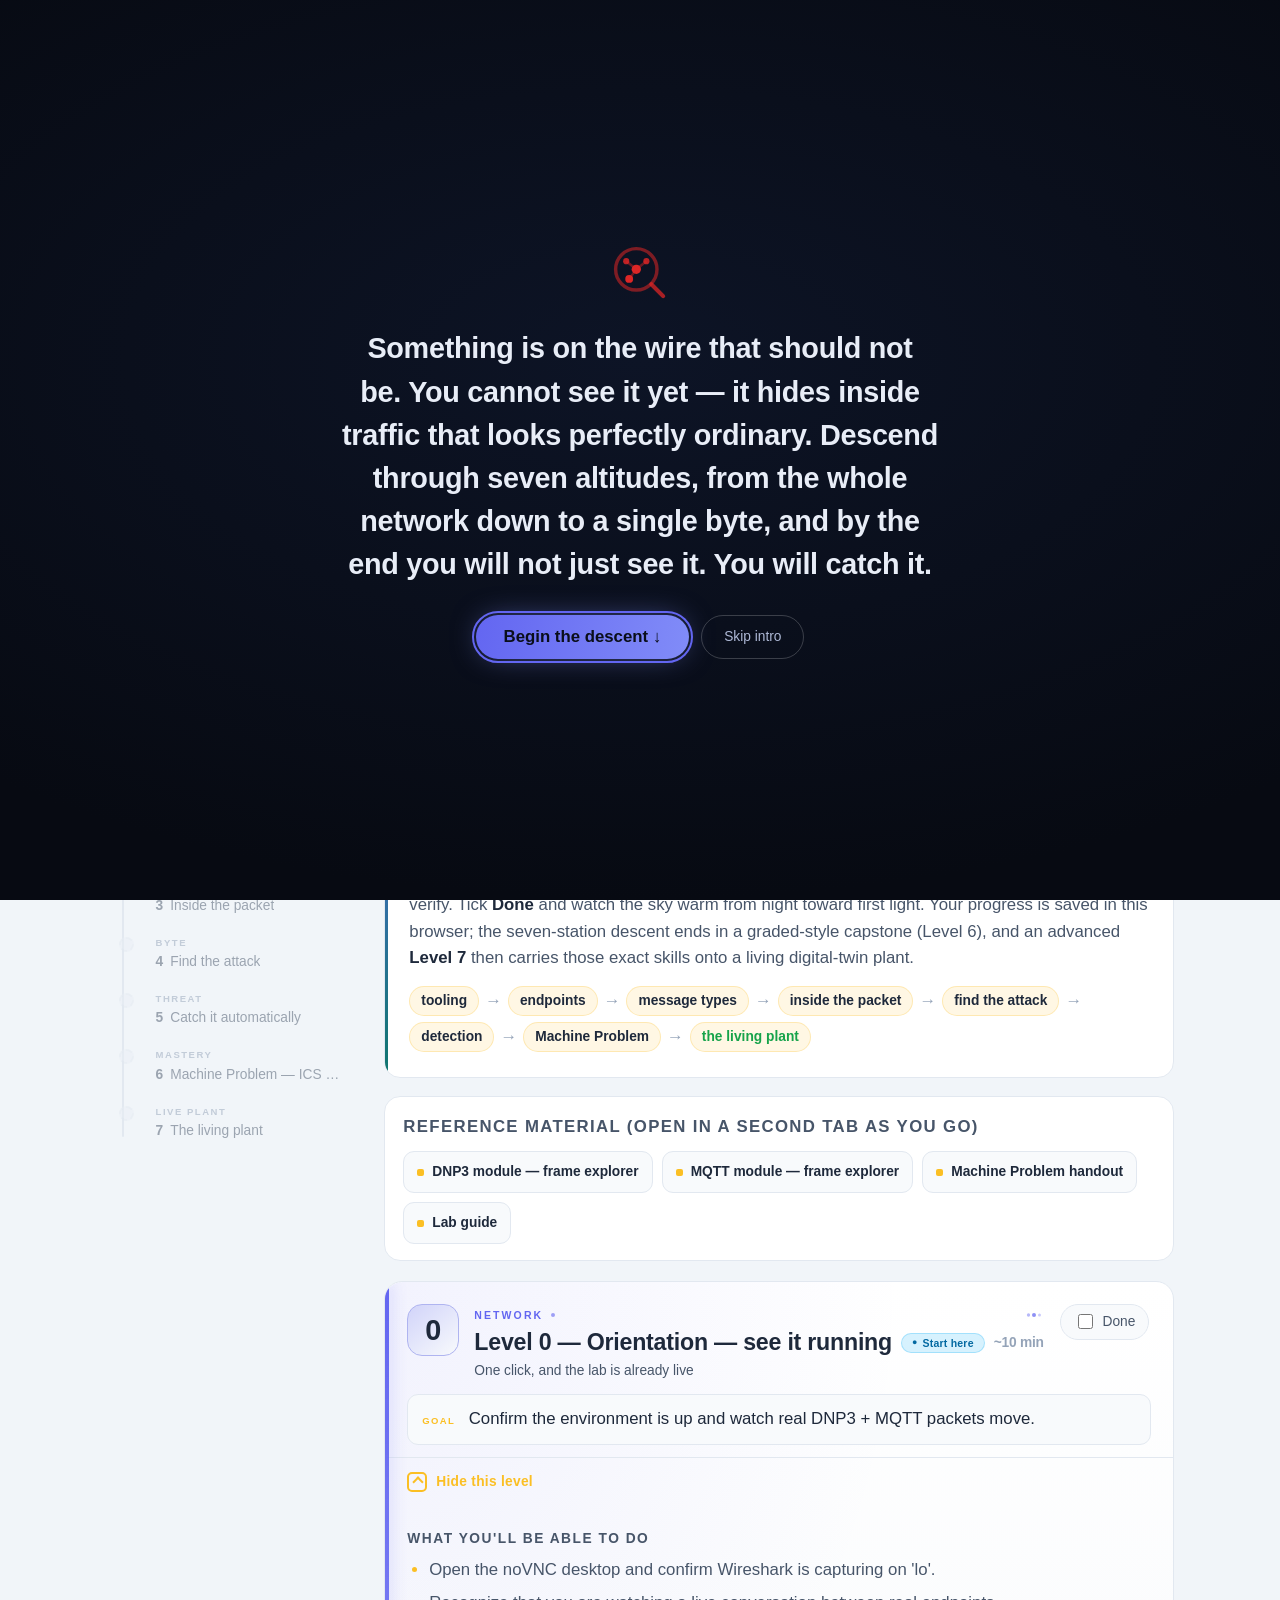
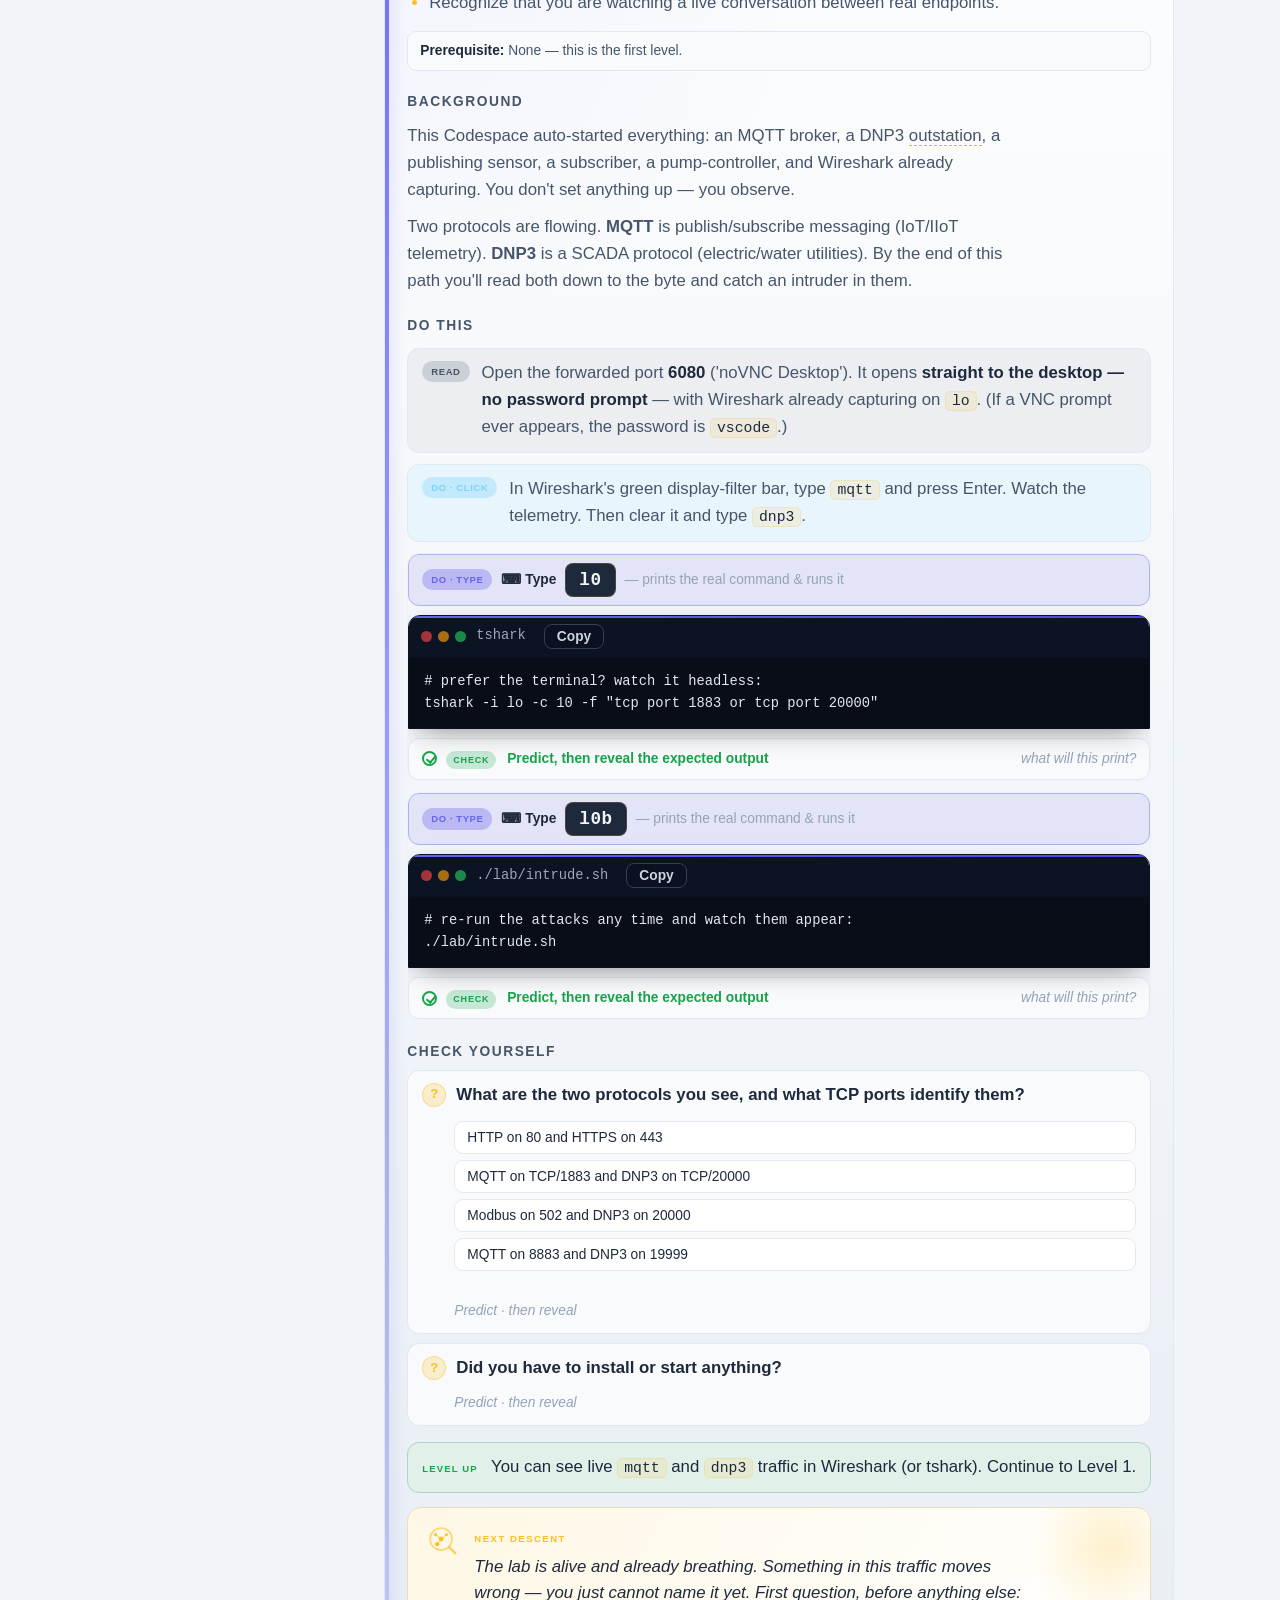
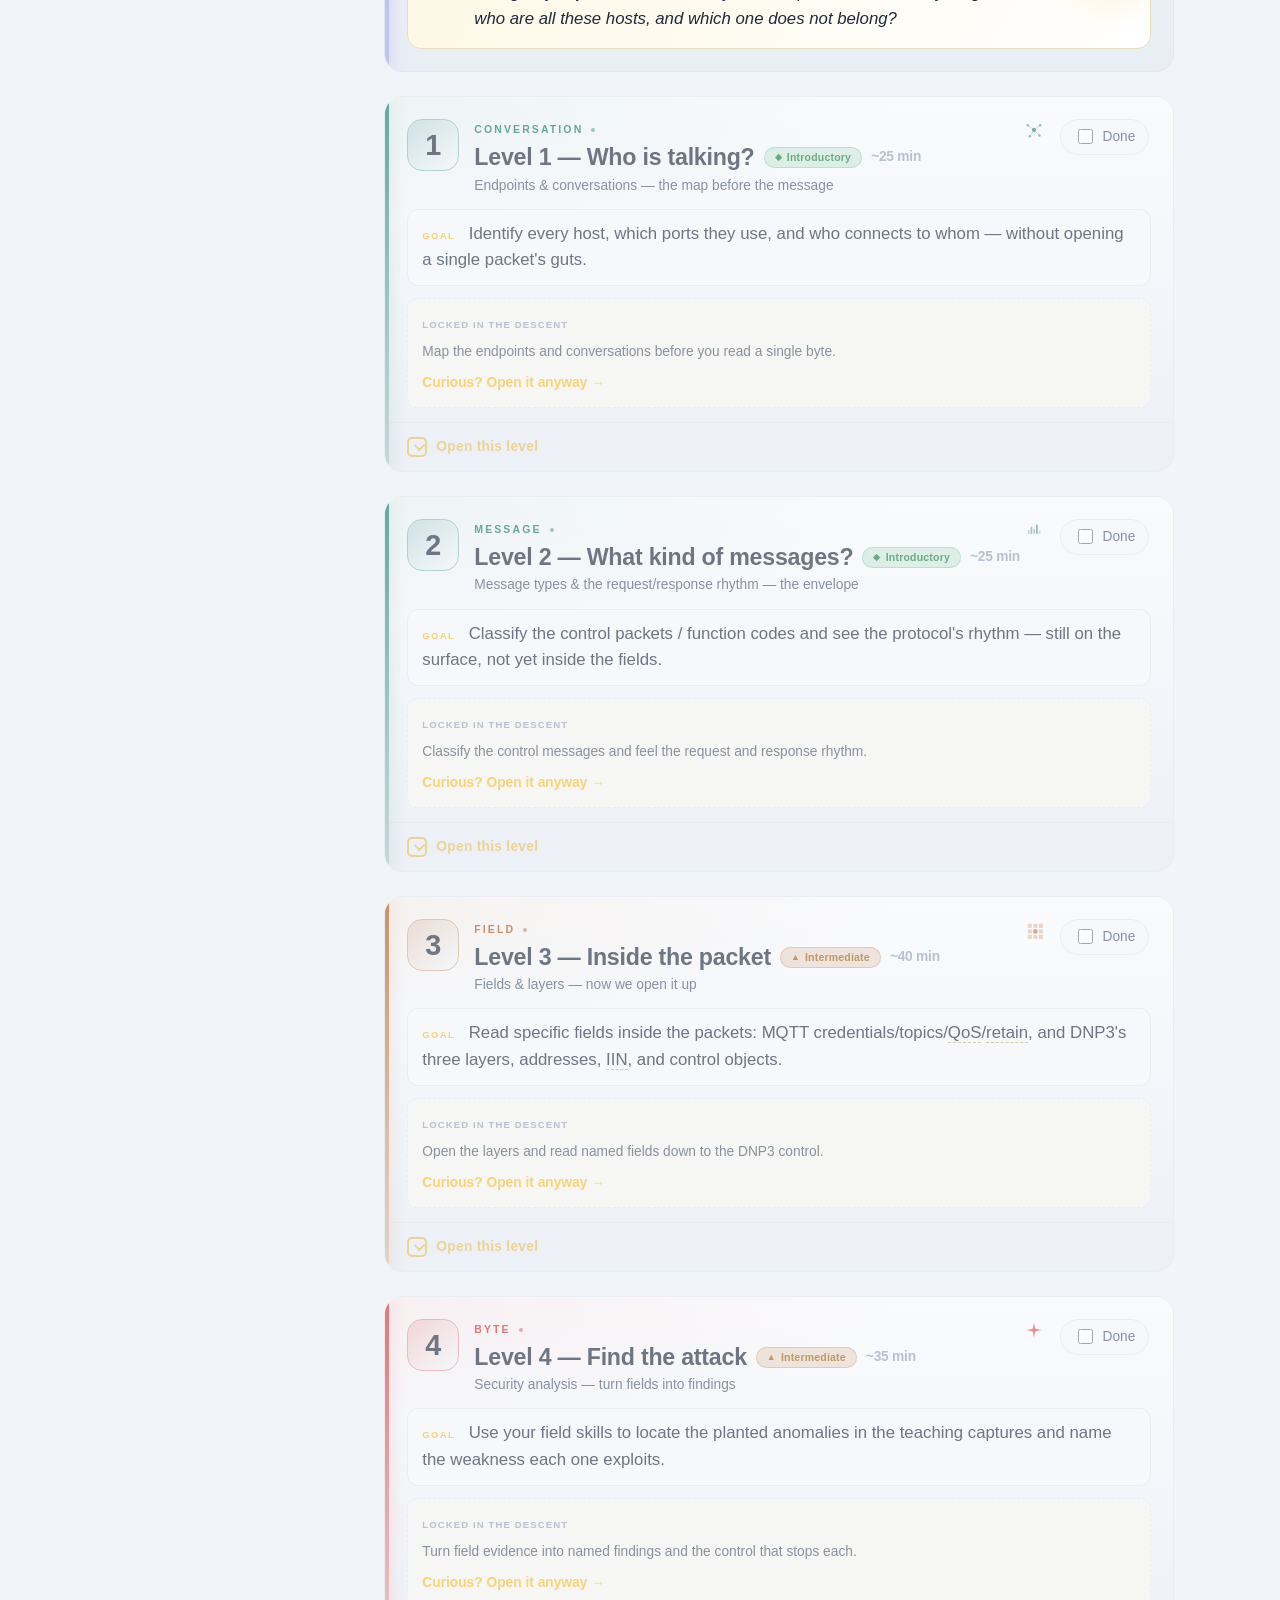
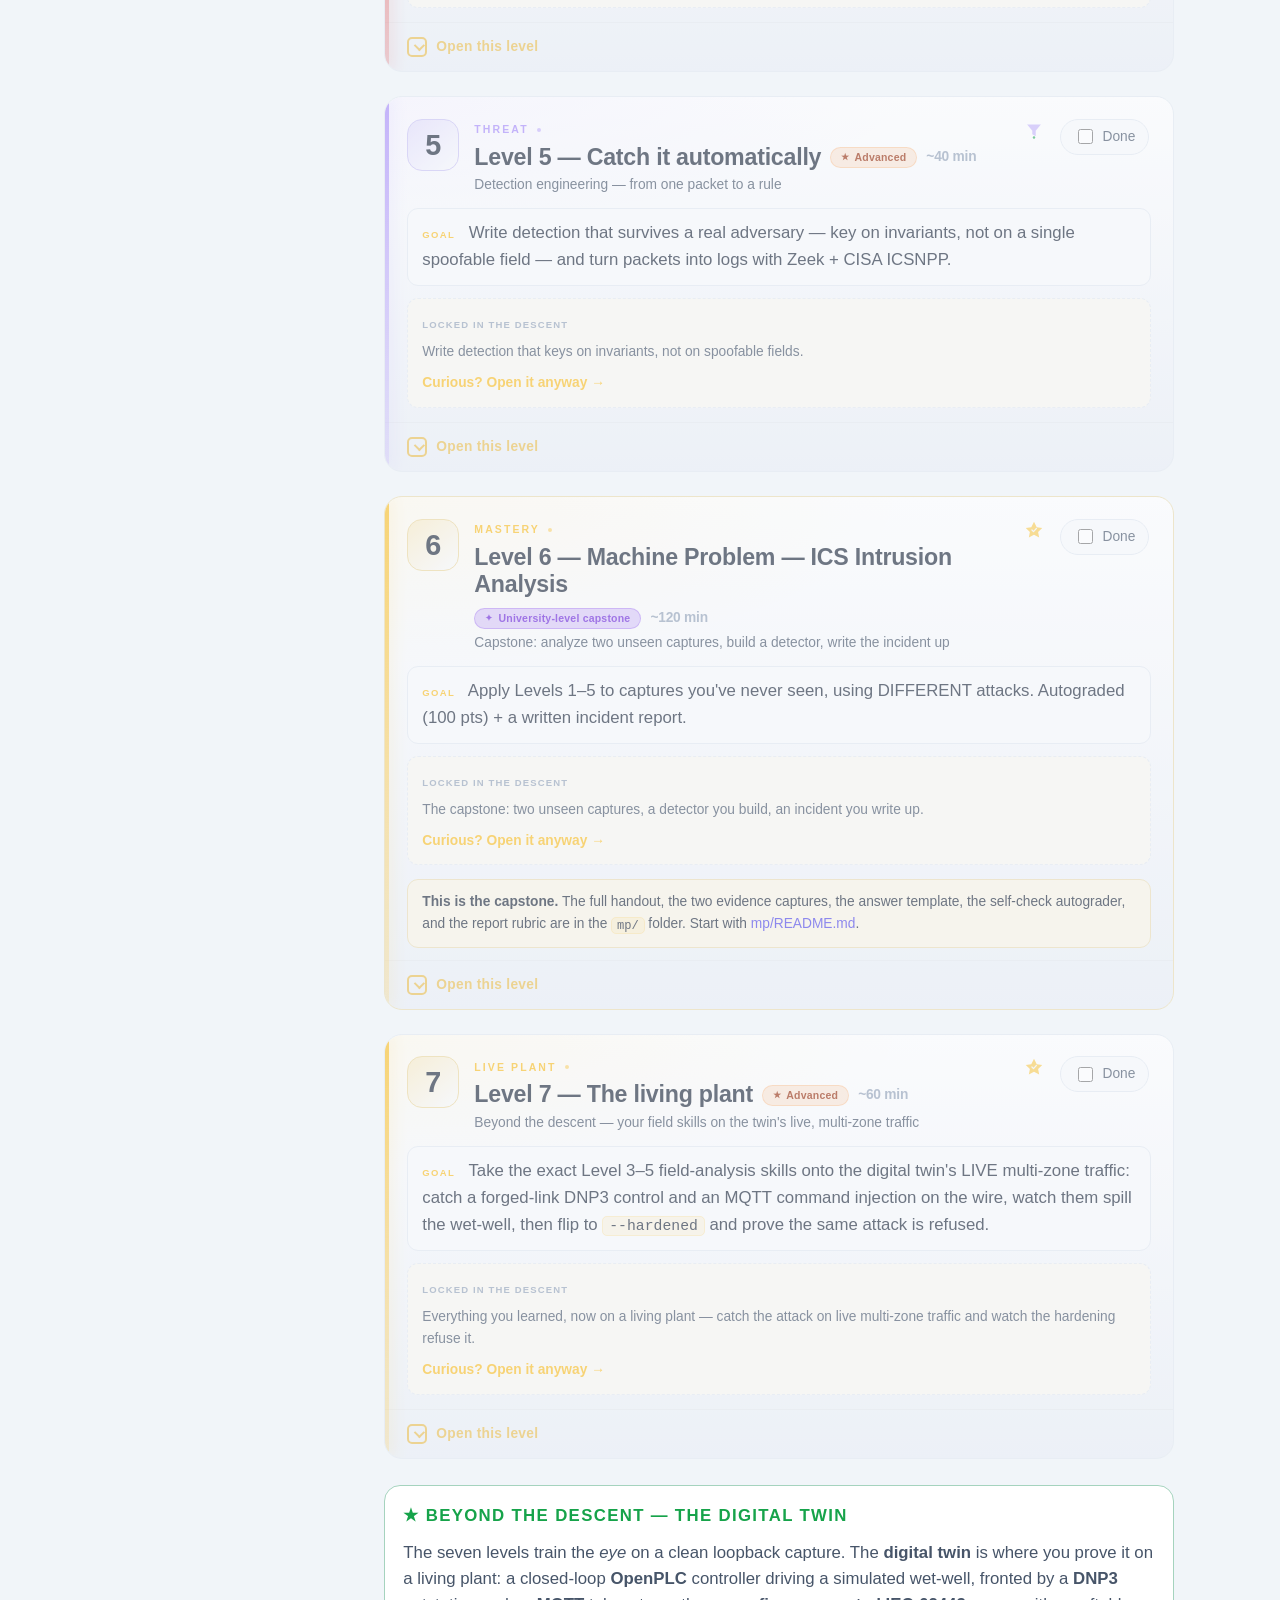
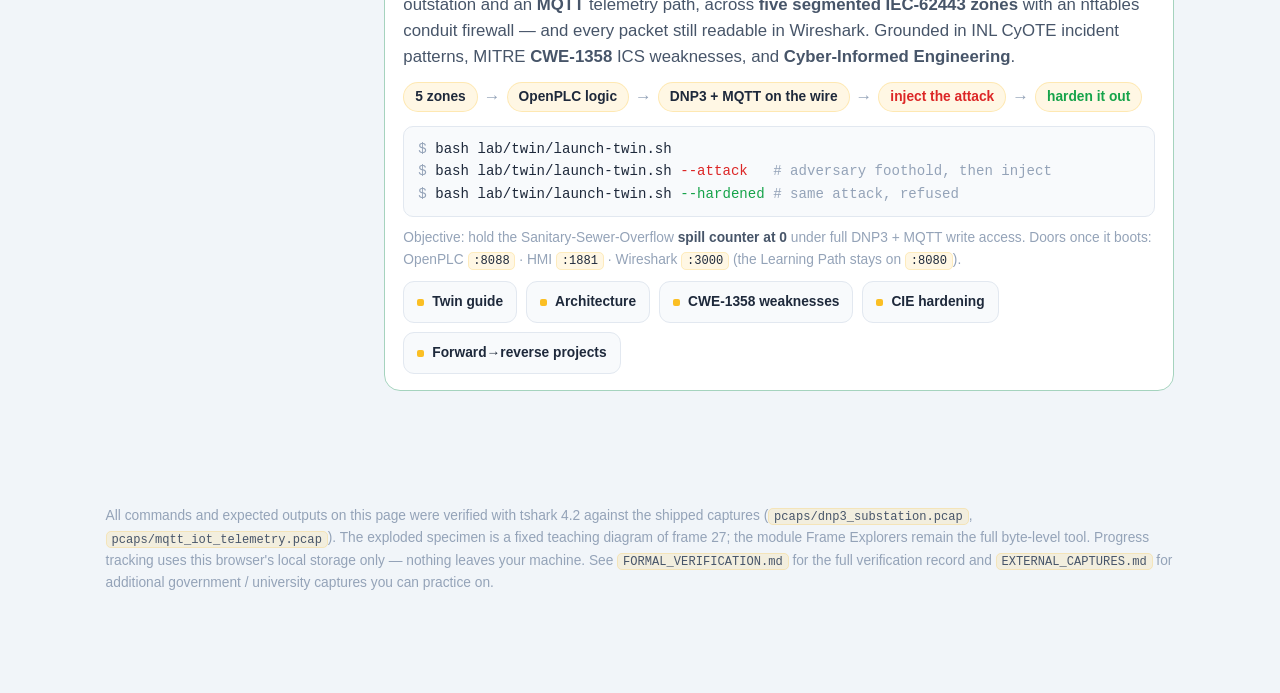
==== commit 220203c0: "Read/Do/Check across every lab + lab command runner + RUNNING_COMMANDS.md - New step format everywhe" ====
--- a/curriculum/index.html
+++ b/curriculum/index.html
@@ -360,13 +360,28 @@
 .expbody .cursor{display:inline-block;width:.6em;height:1.05em;vertical-align:-.18em;background:var(--ok);
   margin-left:1px;animation:blink 1s steps(1) infinite}
 @keyframes blink{50%{opacity:0}}
+/* DO · TYPE affordance — the short token the student types to run the command below */
+.typerun{display:flex;align-items:center;flex-wrap:wrap;gap:9px;margin:0 0 9px;padding:8px 13px;border-radius:11px;
+  background:color-mix(in srgb,var(--accent) 12%,var(--card-2));border:1px solid color-mix(in srgb,var(--accent) 34%,var(--line))}
+.tr-badge{font-size:9.5px;font-weight:800;letter-spacing:.06em;text-transform:uppercase;padding:3px 9px;border-radius:20px;flex:0 0 auto;
+  background:color-mix(in srgb,var(--accent) 28%,transparent);color:var(--accent-glow)}
+html[data-theme="light"] .tr-badge{color:var(--accent)}
+.tr-lead{font-weight:700;color:var(--ink);font-size:var(--step--1)}
+.tr-tok{font-family:ui-monospace,SFMono-Regular,Menlo,Consolas,monospace;font-weight:800;font-size:1.05em;letter-spacing:.03em;
+  background:var(--ink);color:var(--bg);padding:2px 13px;border-radius:8px}
+.tr-hint{color:var(--faint);font-size:var(--step--1)}
+/* CHECK badge inside the expected-output reveal summary */
+.rv-badge{display:inline-block;font-size:9px;font-weight:800;letter-spacing:.09em;text-transform:uppercase;padding:2px 7px;border-radius:20px;margin-right:7px;
+  background:color-mix(in srgb,var(--ok) 22%,transparent);color:var(--ok)}
 .step.gui,.step.note{display:flex;gap:12px;align-items:flex-start;padding:11px 14px}
 .step.gui{background:color-mix(in srgb,#38bdf8 8%,var(--card-2))}
-.step.note{background:color-mix(in srgb,var(--dnp3) 8%,var(--card-2))}
+.step.note{background:color-mix(in srgb,var(--mut) 7%,var(--card-2))}
 .kind{font-size:9.5px;font-weight:800;letter-spacing:.06em;text-transform:uppercase;padding:3px 9px;border-radius:20px;flex:0 0 auto;margin-top:1px}
 .kind-gui{background:color-mix(in srgb,#38bdf8 22%,transparent);color:#7dd3fc}
 .kind-note{background:color-mix(in srgb,var(--dnp3) 22%,transparent);color:#fcd34d}
+.kind-read{background:color-mix(in srgb,var(--mut) 20%,transparent);color:var(--mut)}
 html[data-theme="light"] .kind-gui{color:#1d4ed8}html[data-theme="light"] .kind-note{color:#92400e}
+html[data-theme="light"] .kind-read{color:#475569}
 .steptext{flex:1;color:var(--mut)}
 .steptext b{color:var(--ink)}
 
@@ -611,11 +626,15 @@
 
     <div class="intro">
       <h2>How the descent works</h2>
-      <p>Seven stations, one continuous zoom. Read the <b>Goal</b>, open a station, and run the commands in
-      the terminal (a <span class="inlinekind">Terminal</span> block copies with one click) or follow the
-      <span class="inlinekind">In&nbsp;Wireshark</span> steps on the noVNC desktop. Predict each output before you
-      reveal it, tick <b>Done</b>, and watch the sky warm from night toward first light. Your progress is saved in
-      this browser; the seven-station descent ends in a graded-style capstone (Level&nbsp;6), and an advanced
+      <p>Seven stations, one continuous zoom. Read the <b>Goal</b>, open a station, and work its steps — each one is
+      one of three kinds. A <span class="inlinekind">READ</span> step is background: read it and move on. A
+      <span class="inlinekind">DO&nbsp;·&nbsp;CLICK</span> step is a click to make in Wireshark on the noVNC desktop.
+      A <span class="inlinekind">DO&nbsp;·&nbsp;TYPE</span> step shows a short handle like <code>l1</code> that you just
+      <b>type</b> in the terminal — it prints the real command <em>and runs it</em>, so there is nothing to copy-paste
+      (the terminal card's <span class="inlinekind">Copy</span> button stays as a backup, and <code>lab list</code> shows
+      every handle). Each command ends in a <span class="inlinekind">CHECK</span> — the expected output: predict it, then
+      reveal to self-verify. Tick <b>Done</b> and watch the sky warm from night toward first light. Your progress is saved
+      in this browser; the seven-station descent ends in a graded-style capstone (Level&nbsp;6), and an advanced
       <b>Level&nbsp;7</b> then carries those exact skills onto a living digital-twin plant.</p>
       <div class="pathline">
         <span class="pl">tooling</span><span class="arr">&rarr;</span>
@@ -640,52 +659,52 @@
     </div>
 
     
-<section class="lvl" id="level-0" data-beat="dawn" data-level="0"><div class="lvledge" aria-hidden="true"></div><div class="lvlhead"><div class="lvlnum" aria-hidden="true"><span class="ln-n">0</span><span class="ln-check"><svg class="sig" viewBox="0 0 32 32" fill="none" aria-hidden="true" focusable="false"><circle cx="8" cy="16" r="2.4" fill="currentColor" opacity=".55"/><circle cx="16" cy="16" r="2.9" fill="currentColor" opacity=".85"/><circle cx="24" cy="16" r="2.2" fill="currentColor" opacity=".4"/></svg></span></div><div class="lvlmeta"><div class="lvlalt">NETWORK<span class="lvlalt-dot" aria-hidden="true"></span><span class="lvlalt-sig"><svg class="sig" viewBox="0 0 32 32" fill="none" aria-hidden="true" focusable="false"><circle cx="8" cy="16" r="2.4" fill="currentColor" opacity=".55"/><circle cx="16" cy="16" r="2.9" fill="currentColor" opacity=".85"/><circle cx="24" cy="16" r="2.2" fill="currentColor" opacity=".4"/></svg></span></div><div class="lvltitle">Level 0 — Orientation — see it running<span class="dbadge d-start"><span class="dsh" aria-hidden="true">●</span>Start here</span><span class="mins">~10 min</span></div><div class="lvlsub">One click, and the lab is already live</div></div><label class="donebox" title="Mark this level complete"><input type="checkbox" class="donechk" data-level="0"><span>Done</span></label></div><div class="lvlgoal"><span class="goallabel">Goal</span> Confirm the environment is up and watch real DNP3 + MQTT packets move.</div><div class="frostteaser"><span class="ft-k">Locked in the descent</span><p>Confirm the lab is live and watch real packets move.</p><span class="ft-open">Curious? Open it anyway →</span></div><details class="lvlbody" open><summary><span class="openlabel">Open this level</span><span class="closelabel">Hide this level</span></summary><div class="lvlinner"><h4>What you'll be able to do</h4><ul class="obj"><li>Open the noVNC desktop and confirm Wireshark is capturing on &#x27;lo&#x27;.</li><li>Recognize that you are watching a live conversation between real endpoints.</li></ul><p class="prereq"><b>Prerequisite:</b> None — this is the first level.</p><h4>Background</h4><div class="bg"><p>This Codespace auto-started everything: an MQTT broker, a DNP3 outstation, a publishing sensor, a subscriber, a pump-controller, and Wireshark already capturing. You don&#x27;t set anything up — you observe.</p><p>Two protocols are flowing. <b>MQTT</b> is publish/subscribe messaging (IoT/IIoT telemetry). <b>DNP3</b> is a SCADA protocol (electric/water utilities). By the end of this path you&#x27;ll read both down to the byte and catch an intruder in them.</p></div><h4>Do this</h4><div class="steps"><div class="step note"><span class="kind kind-note">Note</span><div class="steptext">Open the forwarded port <b>6080</b> (&#x27;noVNC Desktop&#x27;, password <code>vscode</code>). Wireshark is already open and capturing.</div></div><div class="step gui"><span class="kind kind-gui">In Wireshark</span><div class="steptext">In Wireshark&#x27;s green display-filter bar, type <code>mqtt</code> and press Enter. Watch the telemetry. Then clear it and type <code>dnp3</code>.</div></div><div class="step cmd cmd-neutral"><div class="termwrap"><div class="titlebar"><span class="tdots" aria-hidden="true"><i></i><i></i><i></i></span><span class="tctx">tshark</span><button class="copy" type="button" onclick="cpPre(this)">Copy</button></div><pre class="term"># prefer the terminal? watch it headless:
-tshark -i lo -c 10 -f &quot;tcp port 1883 or tcp port 20000&quot;</pre></div><details class="reveal"><summary><span class="rv-ic" aria-hidden="true"></span><span class="rv-label">Predict, then reveal the output</span><span class="rv-hint">what will this print?</span></summary><div class="expect"><span class="explabel">Expected</span><pre class="expbody">10 packets summarised — a mix of MQTT (1883) and DNP3 (20000).</pre></div></details></div><div class="step cmd cmd-neutral"><div class="termwrap"><div class="titlebar"><span class="tdots" aria-hidden="true"><i></i><i></i><i></i></span><span class="tctx">./lab/intrude.sh</span><button class="copy" type="button" onclick="cpPre(this)">Copy</button></div><pre class="term"># re-run the attacks any time and watch them appear:
-./lab/intrude.sh</pre></div><details class="reveal"><summary><span class="rv-ic" aria-hidden="true"></span><span class="rv-label">Predict, then reveal the output</span><span class="rv-hint">what will this print?</span></summary><div class="expect"><span class="explabel">Expected</span><pre class="expbody">MQTT anonymous connect + command injection, then a DNP3 trip.</pre></div></details></div></div><h4>Check yourself</h4><div class="checks"><details class="cp"><summary><span class="cpq">What are the two protocols you see, and what TCP ports identify them?</span><div class="cpquiz" data-correct="1" role="group" aria-label="Predict the answer"><button type="button" class="cpopt" data-i="0">HTTP on 80 and HTTPS on 443</button><button type="button" class="cpopt" data-i="1">MQTT on TCP/1883 and DNP3 on TCP/20000</button><button type="button" class="cpopt" data-i="2">Modbus on 502 and DNP3 on 20000</button><button type="button" class="cpopt" data-i="3">MQTT on 8883 and DNP3 on 19999</button><span class="cpquiz-fb" aria-live="polite"></span></div><span class="cphint">Predict &middot; then reveal</span></summary><div class="cpa">MQTT on TCP/1883 and DNP3 on TCP/20000.</div></details><details class="cp"><summary><span class="cpq">Did you have to install or start anything?</span><span class="cphint">Predict &middot; then reveal</span></summary><div class="cpa">No — the devcontainer auto-built and auto-started the whole lab.</div></details></div><div class="levelup"><span class="lulabel">Level up</span> You can see live <code>mqtt</code> and <code>dnp3</code> traffic in Wireshark (or tshark). Continue to Level 1.</div><div class="storybeat"><span class="sb-lens"><svg class="lens sb-glyph" viewBox="0 0 26 26" fill="none" aria-hidden="true" focusable="false"><circle cx="11.5" cy="11.5" r="8.4" stroke="currentColor" stroke-width="1.4" opacity=".55"/><line x1="17.6" y1="17.6" x2="22.4" y2="22.4" stroke="currentColor" stroke-width="1.7" stroke-linecap="round" opacity=".75"/><path d="M11.5 11.5 L7.4 8.2 M11.5 11.5 L15.6 8.2 M11.5 11.5 L8.6 15.4" stroke="currentColor" stroke-width="1" opacity=".45"/><circle cx="11.5" cy="11.5" r="1.9" fill="currentColor"/><circle cx="7.4" cy="8.2" r="1.25" fill="currentColor" opacity=".85"/><circle cx="15.6" cy="8.2" r="1.25" fill="currentColor" opacity=".85"/><circle cx="8.6" cy="15.4" r="1.6" fill="currentColor"/></svg></span><div class="sb-body"><span class="sb-k">Next descent</span><p>The lab is alive and already breathing. Something in this traffic moves wrong — you just cannot name it yet. First question, before anything else: who are all these hosts, and which one does not belong?</p></div></div></div></details></section>
-<section class="lvl" id="level-1" data-beat="morning" data-level="1"><div class="lvledge" aria-hidden="true"></div><div class="lvlhead"><div class="lvlnum" aria-hidden="true"><span class="ln-n">1</span><span class="ln-check"><svg class="sig" viewBox="0 0 32 32" fill="none" aria-hidden="true" focusable="false"><line x1="16" y1="16" x2="7" y2="9" stroke="currentColor" stroke-width="1.2" opacity=".55"/><line x1="16" y1="16" x2="25" y2="9" stroke="currentColor" stroke-width="1.2" opacity=".55"/><line x1="16" y1="16" x2="10" y2="25" stroke="currentColor" stroke-width="1.2" opacity=".55"/><line x1="16" y1="16" x2="24" y2="24" stroke="currentColor" stroke-width="1.2" opacity=".55"/><circle cx="16" cy="16" r="3.1" fill="currentColor"/><circle cx="7" cy="9" r="1.8" fill="currentColor" opacity=".8"/><circle cx="25" cy="9" r="1.8" fill="currentColor" opacity=".8"/><circle cx="10" cy="25" r="1.8" fill="currentColor" opacity=".8"/><circle cx="24" cy="24" r="1.8" fill="currentColor" opacity=".8"/></svg></span></div><div class="lvlmeta"><div class="lvlalt">CONVERSATION<span class="lvlalt-dot" aria-hidden="true"></span><span class="lvlalt-sig"><svg class="sig" viewBox="0 0 32 32" fill="none" aria-hidden="true" focusable="false"><line x1="16" y1="16" x2="7" y2="9" stroke="currentColor" stroke-width="1.2" opacity=".55"/><line x1="16" y1="16" x2="25" y2="9" stroke="currentColor" stroke-width="1.2" opacity=".55"/><line x1="16" y1="16" x2="10" y2="25" stroke="currentColor" stroke-width="1.2" opacity=".55"/><line x1="16" y1="16" x2="24" y2="24" stroke="currentColor" stroke-width="1.2" opacity=".55"/><circle cx="16" cy="16" r="3.1" fill="currentColor"/><circle cx="7" cy="9" r="1.8" fill="currentColor" opacity=".8"/><circle cx="25" cy="9" r="1.8" fill="currentColor" opacity=".8"/><circle cx="10" cy="25" r="1.8" fill="currentColor" opacity=".8"/><circle cx="24" cy="24" r="1.8" fill="currentColor" opacity=".8"/></svg></span></div><div class="lvltitle">Level 1 — Who is talking?<span class="dbadge d-intro"><span class="dsh" aria-hidden="true">◆</span>Introductory</span><span class="mins">~25 min</span></div><div class="lvlsub">Endpoints &amp; conversations — the map before the message</div></div><label class="donebox" title="Mark this level complete"><input type="checkbox" class="donechk" data-level="1"><span>Done</span></label></div><div class="lvlgoal"><span class="goallabel">Goal</span> Identify every host, which ports they use, and who connects to whom — without opening a single packet&#x27;s guts.</div><div class="frostteaser"><span class="ft-k">Locked in the descent</span><p>Map the endpoints and conversations before you read a single byte.</p><span class="ft-open">Curious? Open it anyway →</span></div><details class="lvlbody"><summary><span class="openlabel">Open this level</span><span class="closelabel">Hide this level</span></summary><div class="lvlinner"><h4>What you'll be able to do</h4><ul class="obj"><li>List the IP endpoints in a capture and rank them by traffic.</li><li>Identify TCP conversations and the server port that names the protocol.</li><li>Spot the &#x27;hub&#x27; (MQTT broker / DNP3 master↔outstation) and any host that looks out of place.</li></ul><p class="prereq"><b>Prerequisite:</b> Level 0.</p><h4>Background</h4><div class="bg"><p>Before you read bytes, understand the <b>graph</b>: who are the endpoints and who talks to whom. This is exactly how a real analyst starts triage. Two protocols, two shapes: MQTT is a <b>star</b> (every client talks to one broker); DNP3 is usually a <b>master↔outstation</b> pair. Anything that breaks the expected shape is a lead.</p></div><h4>Do this</h4><div class="steps"><div class="step cmd cmd-mqtt"><div class="termwrap"><div class="titlebar"><span class="tdots" aria-hidden="true"><i></i><i></i><i></i></span><span class="tctx">tshark · mqtt_iot_telemetry.pcap</span><span class="ptag ptag-mqtt">MQTT</span><button class="copy" type="button" onclick="cpPre(this)">Copy</button></div><pre class="term">tshark -r pcaps/mqtt_iot_telemetry.pcap -q -z endpoints,ip</pre></div><details class="reveal"><summary><span class="rv-ic" aria-hidden="true"></span><span class="rv-label">Predict, then reveal the output</span><span class="rv-hint">what will this print?</span></summary><div class="expect"><span class="explabel">Expected</span><pre class="expbody">10.10.20.10  (61 pkts)  &lt;- the broker (busiest)
+<section class="lvl" id="level-0" data-beat="dawn" data-level="0"><div class="lvledge" aria-hidden="true"></div><div class="lvlhead"><div class="lvlnum" aria-hidden="true"><span class="ln-n">0</span><span class="ln-check"><svg class="sig" viewBox="0 0 32 32" fill="none" aria-hidden="true" focusable="false"><circle cx="8" cy="16" r="2.4" fill="currentColor" opacity=".55"/><circle cx="16" cy="16" r="2.9" fill="currentColor" opacity=".85"/><circle cx="24" cy="16" r="2.2" fill="currentColor" opacity=".4"/></svg></span></div><div class="lvlmeta"><div class="lvlalt">NETWORK<span class="lvlalt-dot" aria-hidden="true"></span><span class="lvlalt-sig"><svg class="sig" viewBox="0 0 32 32" fill="none" aria-hidden="true" focusable="false"><circle cx="8" cy="16" r="2.4" fill="currentColor" opacity=".55"/><circle cx="16" cy="16" r="2.9" fill="currentColor" opacity=".85"/><circle cx="24" cy="16" r="2.2" fill="currentColor" opacity=".4"/></svg></span></div><div class="lvltitle">Level 0 — Orientation — see it running<span class="dbadge d-start"><span class="dsh" aria-hidden="true">●</span>Start here</span><span class="mins">~10 min</span></div><div class="lvlsub">One click, and the lab is already live</div></div><label class="donebox" title="Mark this level complete"><input type="checkbox" class="donechk" data-level="0"><span>Done</span></label></div><div class="lvlgoal"><span class="goallabel">Goal</span> Confirm the environment is up and watch real DNP3 + MQTT packets move.</div><div class="frostteaser"><span class="ft-k">Locked in the descent</span><p>Confirm the lab is live and watch real packets move.</p><span class="ft-open">Curious? Open it anyway →</span></div><details class="lvlbody" open><summary><span class="openlabel">Open this level</span><span class="closelabel">Hide this level</span></summary><div class="lvlinner"><h4>What you'll be able to do</h4><ul class="obj"><li>Open the noVNC desktop and confirm Wireshark is capturing on &#x27;lo&#x27;.</li><li>Recognize that you are watching a live conversation between real endpoints.</li></ul><p class="prereq"><b>Prerequisite:</b> None — this is the first level.</p><h4>Background</h4><div class="bg"><p>This Codespace auto-started everything: an MQTT broker, a DNP3 outstation, a publishing sensor, a subscriber, a pump-controller, and Wireshark already capturing. You don&#x27;t set anything up — you observe.</p><p>Two protocols are flowing. <b>MQTT</b> is publish/subscribe messaging (IoT/IIoT telemetry). <b>DNP3</b> is a SCADA protocol (electric/water utilities). By the end of this path you&#x27;ll read both down to the byte and catch an intruder in them.</p></div><h4>Do this</h4><div class="steps"><div class="step note"><span class="kind kind-read">READ</span><div class="steptext">Open the forwarded port <b>6080</b> (&#x27;noVNC Desktop&#x27;). It opens <b>straight to the desktop — no password prompt</b> — with Wireshark already capturing on <code>lo</code>. (If a VNC prompt ever appears, the password is <code>vscode</code>.)</div></div><div class="step gui"><span class="kind kind-gui">DO · CLICK</span><div class="steptext">In Wireshark&#x27;s green display-filter bar, type <code>mqtt</code> and press Enter. Watch the telemetry. Then clear it and type <code>dnp3</code>.</div></div><div class="step cmd cmd-neutral"><div class="typerun"><span class="tr-badge">DO · TYPE</span><span class="tr-lead">⌨ Type</span><code class="tr-tok">l0</code><span class="tr-hint">— prints the real command &amp; runs it</span></div><div class="termwrap"><div class="titlebar"><span class="tdots" aria-hidden="true"><i></i><i></i><i></i></span><span class="tctx">tshark</span><button class="copy" type="button" onclick="cpPre(this)">Copy</button></div><pre class="term"># prefer the terminal? watch it headless:
+tshark -i lo -c 10 -f &quot;tcp port 1883 or tcp port 20000&quot;</pre></div><details class="reveal"><summary><span class="rv-ic" aria-hidden="true"></span><span class="rv-label"><span class="rv-badge">CHECK</span> Predict, then reveal the expected output</span><span class="rv-hint">what will this print?</span></summary><div class="expect"><span class="explabel">Expected output</span><pre class="expbody">10 packets summarised — a mix of MQTT (1883) and DNP3 (20000).</pre></div></details></div><div class="step cmd cmd-neutral"><div class="typerun"><span class="tr-badge">DO · TYPE</span><span class="tr-lead">⌨ Type</span><code class="tr-tok">l0b</code><span class="tr-hint">— prints the real command &amp; runs it</span></div><div class="termwrap"><div class="titlebar"><span class="tdots" aria-hidden="true"><i></i><i></i><i></i></span><span class="tctx">./lab/intrude.sh</span><button class="copy" type="button" onclick="cpPre(this)">Copy</button></div><pre class="term"># re-run the attacks any time and watch them appear:
+./lab/intrude.sh</pre></div><details class="reveal"><summary><span class="rv-ic" aria-hidden="true"></span><span class="rv-label"><span class="rv-badge">CHECK</span> Predict, then reveal the expected output</span><span class="rv-hint">what will this print?</span></summary><div class="expect"><span class="explabel">Expected output</span><pre class="expbody">MQTT anonymous connect + command injection, then a DNP3 trip.</pre></div></details></div></div><h4>Check yourself</h4><div class="checks"><details class="cp"><summary><span class="cpq">What are the two protocols you see, and what TCP ports identify them?</span><div class="cpquiz" data-correct="1" role="group" aria-label="Predict the answer"><button type="button" class="cpopt" data-i="0">HTTP on 80 and HTTPS on 443</button><button type="button" class="cpopt" data-i="1">MQTT on TCP/1883 and DNP3 on TCP/20000</button><button type="button" class="cpopt" data-i="2">Modbus on 502 and DNP3 on 20000</button><button type="button" class="cpopt" data-i="3">MQTT on 8883 and DNP3 on 19999</button><span class="cpquiz-fb" aria-live="polite"></span></div><span class="cphint">Predict &middot; then reveal</span></summary><div class="cpa">MQTT on TCP/1883 and DNP3 on TCP/20000.</div></details><details class="cp"><summary><span class="cpq">Did you have to install or start anything?</span><span class="cphint">Predict &middot; then reveal</span></summary><div class="cpa">No — the devcontainer auto-built and auto-started the whole lab.</div></details></div><div class="levelup"><span class="lulabel">Level up</span> You can see live <code>mqtt</code> and <code>dnp3</code> traffic in Wireshark (or tshark). Continue to Level 1.</div><div class="storybeat"><span class="sb-lens"><svg class="lens sb-glyph" viewBox="0 0 26 26" fill="none" aria-hidden="true" focusable="false"><circle cx="11.5" cy="11.5" r="8.4" stroke="currentColor" stroke-width="1.4" opacity=".55"/><line x1="17.6" y1="17.6" x2="22.4" y2="22.4" stroke="currentColor" stroke-width="1.7" stroke-linecap="round" opacity=".75"/><path d="M11.5 11.5 L7.4 8.2 M11.5 11.5 L15.6 8.2 M11.5 11.5 L8.6 15.4" stroke="currentColor" stroke-width="1" opacity=".45"/><circle cx="11.5" cy="11.5" r="1.9" fill="currentColor"/><circle cx="7.4" cy="8.2" r="1.25" fill="currentColor" opacity=".85"/><circle cx="15.6" cy="8.2" r="1.25" fill="currentColor" opacity=".85"/><circle cx="8.6" cy="15.4" r="1.6" fill="currentColor"/></svg></span><div class="sb-body"><span class="sb-k">Next descent</span><p>The lab is alive and already breathing. Something in this traffic moves wrong — you just cannot name it yet. First question, before anything else: who are all these hosts, and which one does not belong?</p></div></div></div></details></section>
+<section class="lvl" id="level-1" data-beat="morning" data-level="1"><div class="lvledge" aria-hidden="true"></div><div class="lvlhead"><div class="lvlnum" aria-hidden="true"><span class="ln-n">1</span><span class="ln-check"><svg class="sig" viewBox="0 0 32 32" fill="none" aria-hidden="true" focusable="false"><line x1="16" y1="16" x2="7" y2="9" stroke="currentColor" stroke-width="1.2" opacity=".55"/><line x1="16" y1="16" x2="25" y2="9" stroke="currentColor" stroke-width="1.2" opacity=".55"/><line x1="16" y1="16" x2="10" y2="25" stroke="currentColor" stroke-width="1.2" opacity=".55"/><line x1="16" y1="16" x2="24" y2="24" stroke="currentColor" stroke-width="1.2" opacity=".55"/><circle cx="16" cy="16" r="3.1" fill="currentColor"/><circle cx="7" cy="9" r="1.8" fill="currentColor" opacity=".8"/><circle cx="25" cy="9" r="1.8" fill="currentColor" opacity=".8"/><circle cx="10" cy="25" r="1.8" fill="currentColor" opacity=".8"/><circle cx="24" cy="24" r="1.8" fill="currentColor" opacity=".8"/></svg></span></div><div class="lvlmeta"><div class="lvlalt">CONVERSATION<span class="lvlalt-dot" aria-hidden="true"></span><span class="lvlalt-sig"><svg class="sig" viewBox="0 0 32 32" fill="none" aria-hidden="true" focusable="false"><line x1="16" y1="16" x2="7" y2="9" stroke="currentColor" stroke-width="1.2" opacity=".55"/><line x1="16" y1="16" x2="25" y2="9" stroke="currentColor" stroke-width="1.2" opacity=".55"/><line x1="16" y1="16" x2="10" y2="25" stroke="currentColor" stroke-width="1.2" opacity=".55"/><line x1="16" y1="16" x2="24" y2="24" stroke="currentColor" stroke-width="1.2" opacity=".55"/><circle cx="16" cy="16" r="3.1" fill="currentColor"/><circle cx="7" cy="9" r="1.8" fill="currentColor" opacity=".8"/><circle cx="25" cy="9" r="1.8" fill="currentColor" opacity=".8"/><circle cx="10" cy="25" r="1.8" fill="currentColor" opacity=".8"/><circle cx="24" cy="24" r="1.8" fill="currentColor" opacity=".8"/></svg></span></div><div class="lvltitle">Level 1 — Who is talking?<span class="dbadge d-intro"><span class="dsh" aria-hidden="true">◆</span>Introductory</span><span class="mins">~25 min</span></div><div class="lvlsub">Endpoints &amp; conversations — the map before the message</div></div><label class="donebox" title="Mark this level complete"><input type="checkbox" class="donechk" data-level="1"><span>Done</span></label></div><div class="lvlgoal"><span class="goallabel">Goal</span> Identify every host, which ports they use, and who connects to whom — without opening a single packet&#x27;s guts.</div><div class="frostteaser"><span class="ft-k">Locked in the descent</span><p>Map the endpoints and conversations before you read a single byte.</p><span class="ft-open">Curious? Open it anyway →</span></div><details class="lvlbody"><summary><span class="openlabel">Open this level</span><span class="closelabel">Hide this level</span></summary><div class="lvlinner"><h4>What you'll be able to do</h4><ul class="obj"><li>List the IP endpoints in a capture and rank them by traffic.</li><li>Identify TCP conversations and the server port that names the protocol.</li><li>Spot the &#x27;hub&#x27; (MQTT broker / DNP3 master↔outstation) and any host that looks out of place.</li></ul><p class="prereq"><b>Prerequisite:</b> Level 0.</p><h4>Background</h4><div class="bg"><p>Before you read bytes, understand the <b>graph</b>: who are the endpoints and who talks to whom. This is exactly how a real analyst starts triage. Two protocols, two shapes: MQTT is a <b>star</b> (every client talks to one broker); DNP3 is usually a <b>master↔outstation</b> pair. Anything that breaks the expected shape is a lead.</p></div><h4>Do this</h4><div class="steps"><div class="step cmd cmd-mqtt"><div class="typerun"><span class="tr-badge">DO · TYPE</span><span class="tr-lead">⌨ Type</span><code class="tr-tok">l1</code><span class="tr-hint">— prints the real command &amp; runs it</span></div><div class="termwrap"><div class="titlebar"><span class="tdots" aria-hidden="true"><i></i><i></i><i></i></span><span class="tctx">tshark · mqtt_iot_telemetry.pcap</span><span class="ptag ptag-mqtt">MQTT</span><button class="copy" type="button" onclick="cpPre(this)">Copy</button></div><pre class="term">tshark -r pcaps/mqtt_iot_telemetry.pcap -q -z endpoints,ip</pre></div><details class="reveal"><summary><span class="rv-ic" aria-hidden="true"></span><span class="rv-label"><span class="rv-badge">CHECK</span> Predict, then reveal the expected output</span><span class="rv-hint">what will this print?</span></summary><div class="expect"><span class="explabel">Expected output</span><pre class="expbody">10.10.20.10  (61 pkts)  &lt;- the broker (busiest)
 10.10.20.30  (22)   &lt;- HMI
 10.10.20.7   (22)   &lt;- sensor
-10.10.20.66  (17)   &lt;- rogue</pre></div></details></div><div class="step cmd cmd-mqtt"><div class="termwrap"><div class="titlebar"><span class="tdots" aria-hidden="true"><i></i><i></i><i></i></span><span class="tctx">tshark · mqtt_iot_telemetry.pcap</span><span class="ptag ptag-mqtt">MQTT</span><button class="copy" type="button" onclick="cpPre(this)">Copy</button></div><pre class="term">tshark -r pcaps/mqtt_iot_telemetry.pcap -q -z conv,tcp</pre></div><details class="reveal"><summary><span class="rv-ic" aria-hidden="true"></span><span class="rv-label">Predict, then reveal the output</span><span class="rv-hint">what will this print?</span></summary><div class="expect"><span class="explabel">Expected</span><pre class="expbody">three TCP conversations, all to 10.10.20.10:1883 — the broker is the hub.</pre></div></details></div><div class="step gui"><span class="kind kind-gui">In Wireshark</span><div class="steptext">In Wireshark: <b>Statistics ▸ Conversations</b> (TCP tab) and <b>Statistics ▸ Endpoints</b> (IPv4). Then <b>Statistics ▸ Protocol Hierarchy</b> to see mqtt under tcp.</div></div><div class="step cmd cmd-dnp3"><div class="termwrap"><div class="titlebar"><span class="tdots" aria-hidden="true"><i></i><i></i><i></i></span><span class="tctx">tshark · dnp3_substation.pcap</span><span class="ptag ptag-dnp3">DNP3</span><button class="copy" type="button" onclick="cpPre(this)">Copy</button></div><pre class="term">tshark -r pcaps/dnp3_substation.pcap -q -z conv,tcp</pre></div><details class="reveal"><summary><span class="rv-ic" aria-hidden="true"></span><span class="rv-label">Predict, then reveal the output</span><span class="rv-hint">what will this print?</span></summary><div class="expect"><span class="explabel">Expected</span><pre class="expbody">the master (10.20.0.5) ↔ outstation (10.20.0.20:20000), plus a second session from 10.20.0.66 — the rogue.</pre></div></details></div></div><h4>Check yourself</h4><div class="checks"><details class="cp"><summary><span class="cpq">In the MQTT capture, which IP is the broker, and how did you know from endpoints alone?</span><span class="cphint">Predict &middot; then reveal</span></summary><div class="cpa">10.10.20.10 — it has the most packets and is the common endpoint of every TCP conversation (the star center).</div></details><details class="cp"><summary><span class="cpq">Which port tells you a conversation is MQTT? DNP3?</span><div class="cpquiz" data-correct="1" role="group" aria-label="Predict the answer"><button type="button" class="cpopt" data-i="0">TCP/80 and TCP/443</button><button type="button" class="cpopt" data-i="1">TCP/1883 for MQTT and TCP/20000 for DNP3</button><button type="button" class="cpopt" data-i="2">TCP/502 and TCP/44818</button><button type="button" class="cpopt" data-i="3">UDP/161 and UDP/162</button><span class="cpquiz-fb" aria-live="polite"></span></div><span class="cphint">Predict &middot; then reveal</span></summary><div class="cpa">TCP/1883 = MQTT; TCP/20000 = DNP3 (the server side of each conversation).</div></details><details class="cp"><summary><span class="cpq">Which host looks out of place in each capture, before you&#x27;ve read any payload?</span><span class="cphint">Predict &middot; then reveal</span></summary><div class="cpa">10.10.20.66 (MQTT) and 10.20.0.66 (DNP3) — extra endpoints that aren&#x27;t the expected broker/master/outstation.</div></details></div><div class="levelup"><span class="lulabel">Level up</span> You can name the endpoints, the protocol ports, the hub, and the odd host out — using only conversation/endpoint statistics.</div><div class="storybeat"><span class="sb-lens"><svg class="lens sb-glyph" viewBox="0 0 26 26" fill="none" aria-hidden="true" focusable="false"><circle cx="11.5" cy="11.5" r="8.4" stroke="currentColor" stroke-width="1.4" opacity=".55"/><line x1="17.6" y1="17.6" x2="22.4" y2="22.4" stroke="currentColor" stroke-width="1.7" stroke-linecap="round" opacity=".75"/><path d="M11.5 11.5 L7.4 8.2 M11.5 11.5 L15.6 8.2 M11.5 11.5 L8.6 15.4" stroke="currentColor" stroke-width="1" opacity=".45"/><circle cx="11.5" cy="11.5" r="1.9" fill="currentColor"/><circle cx="7.4" cy="8.2" r="1.25" fill="currentColor" opacity=".85"/><circle cx="15.6" cy="8.2" r="1.25" fill="currentColor" opacity=".85"/><circle cx="8.6" cy="15.4" r="1.6" fill="currentColor"/></svg></span><div class="sb-body"><span class="sb-k">Next descent</span><p>You can draw the map now — the broker at the center of its star, the master and its outstation, and two .66 addresses that fit nowhere. But a map tells you who, not what. So what are these hosts actually saying to each other?</p></div></div></div></details></section>
-<section class="lvl" id="level-2" data-beat="morning" data-level="2"><div class="lvledge" aria-hidden="true"></div><div class="lvlhead"><div class="lvlnum" aria-hidden="true"><span class="ln-n">2</span><span class="ln-check"><svg class="sig" viewBox="0 0 32 32" fill="none" aria-hidden="true" focusable="false"><rect x="7" y="16" width="2.4" height="6" rx="1.2" fill="currentColor" opacity=".5"/><rect x="11" y="11" width="2.4" height="11" rx="1.2" fill="currentColor" opacity=".7"/><rect x="15" y="14" width="2.4" height="8" rx="1.2" fill="currentColor" opacity=".6"/><rect x="19" y="8" width="2.4" height="14" rx="1.2" fill="currentColor" opacity=".9"/><rect x="23" y="17" width="2.4" height="5" rx="1.2" fill="currentColor" opacity=".45"/></svg></span></div><div class="lvlmeta"><div class="lvlalt">MESSAGE<span class="lvlalt-dot" aria-hidden="true"></span><span class="lvlalt-sig"><svg class="sig" viewBox="0 0 32 32" fill="none" aria-hidden="true" focusable="false"><rect x="7" y="16" width="2.4" height="6" rx="1.2" fill="currentColor" opacity=".5"/><rect x="11" y="11" width="2.4" height="11" rx="1.2" fill="currentColor" opacity=".7"/><rect x="15" y="14" width="2.4" height="8" rx="1.2" fill="currentColor" opacity=".6"/><rect x="19" y="8" width="2.4" height="14" rx="1.2" fill="currentColor" opacity=".9"/><rect x="23" y="17" width="2.4" height="5" rx="1.2" fill="currentColor" opacity=".45"/></svg></span></div><div class="lvltitle">Level 2 — What kind of messages?<span class="dbadge d-intro"><span class="dsh" aria-hidden="true">◆</span>Introductory</span><span class="mins">~25 min</span></div><div class="lvlsub">Message types &amp; the request/response rhythm — the envelope</div></div><label class="donebox" title="Mark this level complete"><input type="checkbox" class="donechk" data-level="2"><span>Done</span></label></div><div class="lvlgoal"><span class="goallabel">Goal</span> Classify the control packets / function codes and see the protocol&#x27;s rhythm — still on the surface, not yet inside the fields.</div><div class="frostteaser"><span class="ft-k">Locked in the descent</span><p>Classify the control messages and feel the request and response rhythm.</p><span class="ft-open">Curious? Open it anyway →</span></div><details class="lvlbody"><summary><span class="openlabel">Open this level</span><span class="closelabel">Hide this level</span></summary><div class="lvlinner"><h4>What you'll be able to do</h4><ul class="obj"><li>Filter to a single protocol and read the Info column.</li><li>Count the message types (MQTT control packets; DNP3 function codes).</li><li>Tell request from response, and spot the control (write) messages among the reads.</li></ul><p class="prereq"><b>Prerequisite:</b> Level 1.</p><h4>Background</h4><div class="bg"><p>Every protocol has a small vocabulary of message types. MQTT: CONNECT/CONNACK, SUBSCRIBE/SUBACK, PUBLISH/PUBACK, PINGREQ/PINGRESP, DISCONNECT. DNP3: READ, RESPONSE, UNSOLICITED RESPONSE, SELECT, OPERATE, DIRECT OPERATE, COLD RESTART, CONFIRM. Learn to count them — anomalies often show up as the *wrong type* in the wrong place.</p></div><h4>Do this</h4><div class="steps"><div class="step cmd cmd-mqtt"><div class="termwrap"><div class="titlebar"><span class="tdots" aria-hidden="true"><i></i><i></i><i></i></span><span class="tctx">tshark · mqtt_iot_telemetry.pcap</span><span class="ptag ptag-mqtt">MQTT</span><button class="copy" type="button" onclick="cpPre(this)">Copy</button></div><pre class="term">tshark -r pcaps/mqtt_iot_telemetry.pcap -Y mqtt -T fields -e mqtt.msgtype | sort | uniq -c</pre></div><details class="reveal"><summary><span class="rv-ic" aria-hidden="true"></span><span class="rv-label">Predict, then reveal the output</span><span class="rv-hint">what will this print?</span></summary><div class="expect"><span class="explabel">Expected</span><pre class="expbody">3 CONNECT(1), 3 CONNACK(2), 8 PUBLISH(3), 2 PUBACK(4), 2 SUBSCRIBE(8), 2 SUBACK(9), 1 PINGREQ(12), 1 PINGRESP(13), 1 DISCONNECT(14).</pre></div></details></div><div class="step cmd cmd-dnp3"><div class="termwrap"><div class="titlebar"><span class="tdots" aria-hidden="true"><i></i><i></i><i></i></span><span class="tctx">tshark · dnp3_substation.pcap</span><span class="ptag ptag-dnp3">DNP3</span><button class="copy" type="button" onclick="cpPre(this)">Copy</button></div><pre class="term">tshark -r pcaps/dnp3_substation.pcap -Y dnp3 -T fields -e dnp3.al.func | sort | uniq -c</pre></div><details class="reveal"><summary><span class="rv-ic" aria-hidden="true"></span><span class="rv-label">Predict, then reveal the output</span><span class="rv-hint">what will this print?</span></summary><div class="expect"><span class="explabel">Expected</span><pre class="expbody">READ(1)x2, SELECT(3), OPERATE(4), DIRECT_OPERATE(5), COLD_RESTART(13), RESPONSE(129)x6, UNSOL(130), CONFIRM(0).</pre></div></details></div><div class="step gui"><span class="kind kind-gui">In Wireshark</span><div class="steptext">Apply <code>mqtt</code> then <code>dnp3</code> in Wireshark and read the <b>Info</b> column top-to-bottom — you can follow the whole story without expanding a packet.</div></div><div class="step note"><span class="kind kind-note">Note</span><div class="steptext">Controls are the dangerous ones: MQTT PUBLISH to a command topic, and DNP3 SELECT/OPERATE/DIRECT_OPERATE (function codes 3/4/5). Note how few there are — they&#x27;re easy to enumerate.</div></div></div><h4>Check yourself</h4><div class="checks"><details class="cp"><summary><span class="cpq">How many PUBLISH vs SUBSCRIBE packets are in the MQTT capture, and why so many more PUBLISH?</span><span class="cphint">Predict &middot; then reveal</span></summary><div class="cpa">8 PUBLISH vs 2 SUBSCRIBE — telemetry is published repeatedly and fanned out by the broker, while a client subscribes once.</div></details><details class="cp"><summary><span class="cpq">Which DNP3 function codes are *controls*, and how many are there?</span><div class="cpquiz" data-correct="1" role="group" aria-label="Predict the answer"><button type="button" class="cpopt" data-i="0">READ (1) and RESPONSE (129)</button><button type="button" class="cpopt" data-i="1">SELECT (3), OPERATE (4), and DIRECT_OPERATE (5)</button><button type="button" class="cpopt" data-i="2">CONFIRM (0) only</button><button type="button" class="cpopt" data-i="3">UNSOLICITED RESPONSE (130) only</button><span class="cpquiz-fb" aria-live="polite"></span></div><span class="cphint">Predict &middot; then reveal</span></summary><div class="cpa">SELECT (3), OPERATE (4), DIRECT OPERATE (5) — three control messages. (COLD RESTART 13 is an admin control too.)</div></details><details class="cp"><summary><span class="cpq">Which single DNP3 function code is the outstation talking without being asked?</span><span class="cphint">Predict &middot; then reveal</span></summary><div class="cpa">UNSOLICITED RESPONSE (130) — a report-by-exception event.</div></details></div><div class="levelup"><span class="lulabel">Level up</span> You can enumerate message types for both protocols and point to the control messages — the surface is fully mapped.</div><div class="storybeat"><span class="sb-lens"><svg class="lens sb-glyph" viewBox="0 0 26 26" fill="none" aria-hidden="true" focusable="false"><circle cx="11.5" cy="11.5" r="8.4" stroke="currentColor" stroke-width="1.4" opacity=".55"/><line x1="17.6" y1="17.6" x2="22.4" y2="22.4" stroke="currentColor" stroke-width="1.7" stroke-linecap="round" opacity=".75"/><path d="M11.5 11.5 L7.4 8.2 M11.5 11.5 L15.6 8.2 M11.5 11.5 L8.6 15.4" stroke="currentColor" stroke-width="1" opacity=".45"/><circle cx="11.5" cy="11.5" r="1.9" fill="currentColor"/><circle cx="7.4" cy="8.2" r="1.25" fill="currentColor" opacity=".85"/><circle cx="15.6" cy="8.2" r="1.25" fill="currentColor" opacity=".85"/><circle cx="8.6" cy="15.4" r="1.6" fill="currentColor"/></svg></span><div class="sb-body"><span class="sb-k">Next descent</span><p>You can count the vocabulary — every CONNECT and PUBLISH, every SELECT and OPERATE — and point straight at the control messages. But a message type is only the envelope. What is written inside it? Time to open one up.</p></div></div></div></details></section>
-<section class="lvl" id="level-3" data-beat="trough" data-level="3"><div class="lvledge" aria-hidden="true"></div><div class="lvlhead"><div class="lvlnum" aria-hidden="true"><span class="ln-n">3</span><span class="ln-check"><svg class="sig" viewBox="0 0 32 32" fill="none" aria-hidden="true" focusable="false"><rect x="7" y="7" width="6" height="6" rx="1.4" fill="currentColor" opacity=".4"/><rect x="15" y="7" width="6" height="6" rx="1.4" fill="currentColor" opacity=".4"/><rect x="23" y="7" width="6" height="6" rx="1.4" fill="currentColor" opacity=".4"/><rect x="7" y="15" width="6" height="6" rx="1.4" fill="currentColor" opacity=".4"/><rect x="15" y="15" width="6" height="6" rx="1.4" fill="currentColor" opacity=".9"/><rect x="23" y="15" width="6" height="6" rx="1.4" fill="currentColor" opacity=".4"/><rect x="7" y="23" width="6" height="6" rx="1.4" fill="currentColor" opacity=".4"/><rect x="15" y="23" width="6" height="6" rx="1.4" fill="currentColor" opacity=".4"/><rect x="23" y="23" width="6" height="6" rx="1.4" fill="currentColor" opacity=".4"/></svg></span></div><div class="lvlmeta"><div class="lvlalt">FIELD<span class="lvlalt-dot" aria-hidden="true"></span><span class="lvlalt-sig"><svg class="sig" viewBox="0 0 32 32" fill="none" aria-hidden="true" focusable="false"><rect x="7" y="7" width="6" height="6" rx="1.4" fill="currentColor" opacity=".4"/><rect x="15" y="7" width="6" height="6" rx="1.4" fill="currentColor" opacity=".4"/><rect x="23" y="7" width="6" height="6" rx="1.4" fill="currentColor" opacity=".4"/><rect x="7" y="15" width="6" height="6" rx="1.4" fill="currentColor" opacity=".4"/><rect x="15" y="15" width="6" height="6" rx="1.4" fill="currentColor" opacity=".9"/><rect x="23" y="15" width="6" height="6" rx="1.4" fill="currentColor" opacity=".4"/><rect x="7" y="23" width="6" height="6" rx="1.4" fill="currentColor" opacity=".4"/><rect x="15" y="23" width="6" height="6" rx="1.4" fill="currentColor" opacity=".4"/><rect x="23" y="23" width="6" height="6" rx="1.4" fill="currentColor" opacity=".4"/></svg></span></div><div class="lvltitle">Level 3 — Inside the packet<span class="dbadge d-inter"><span class="dsh" aria-hidden="true">▲</span>Intermediate</span><span class="mins">~40 min</span></div><div class="lvlsub">Fields &amp; layers — now we open it up</div></div><label class="donebox" title="Mark this level complete"><input type="checkbox" class="donechk" data-level="3"><span>Done</span></label></div><div class="lvlgoal"><span class="goallabel">Goal</span> Read specific fields inside the packets: MQTT credentials/topics/QoS/retain, and DNP3&#x27;s three layers, addresses, IIN, and control objects.</div><div class="frostteaser"><span class="ft-k">Locked in the descent</span><p>Open the layers and read named fields down to the DNP3 control.</p><span class="ft-open">Curious? Open it anyway →</span></div><details class="lvlbody"><summary><span class="openlabel">Open this level</span><span class="closelabel">Hide this level</span></summary><div class="lvlinner"><h4>What you'll be able to do</h4><ul class="obj"><li>Expand the protocol tree and read named fields; use Apply as Column.</li><li>Extract exact field values with <code>tshark -T fields -e &lt;field&gt;</code>.</li><li>Read a DNP3 CROB control code and distinguish the DNP3 link address from the IP address.</li></ul><p class="prereq"><b>Prerequisite:</b> Level 2. This is where &#x27;endpoints&#x27; turns into &#x27;internals&#x27;.</p><h4>Background</h4><div class="bg"><p>Now we dive in. In Wireshark, click a frame and expand the protocol tree in the middle pane; <b>hover a field</b> to see its filter name in the status bar, and <b>right-click ▸ Apply as Column</b> to pull it up. On the CLI, <code>-T fields -e &lt;name&gt;</code> prints exact values — the analyst&#x27;s scalpel.</p><p>DNP3 is layered: <b>data link</b> (0x0564 start, addresses, CRC) → <b>pseudo-transport</b> → <b>application</b> (function code, IIN, objects). The Control Relay Output Block (group 12 var 1) is the object that moves a breaker.</p></div><figure class="specimen" aria-label="Exploded view of DNP3 frame 27, the rogue trip"><figcaption><span class="spec-k">Hero specimen</span> Frame 27 · the rogue DIRECT_OPERATE trip<span class="spec-hint">Hover or focus any byte-chip to light it. This is a fixed teaching diagram — the module <a href="../modules/dnp3_module.html">Frame Explorer</a> is the full byte-level tool.</span></figcaption><div class="xstack"><div class="xlayer" data-layer="net"><span class="xtag">Network · IP / TCP</span><div class="xrow"><span class="xchip" data-tell="1" tabindex="0"><span class="xhex">0a 14 00 42</span><span class="xlab"><b>ip.src</b> = 10.20.0.66<span class="xtell">the ghost</span></span></span><span class="xchip" tabindex="0"><span class="xhex">0a 14 00 14</span><span class="xlab"><b>ip.dst</b> = 10.20.0.20 (outstation)</span></span><span class="xchip" tabindex="0"><span class="xhex">4e 20</span><span class="xlab"><b>tcp.dstport</b> = 20000 (DNP3)</span></span></div></div><div class="xlayer" data-layer="dl"><span class="xtag">DNP3 · Data-link</span><div class="xrow"><span class="xchip" tabindex="0"><span class="xhex">05 64</span><span class="xlab"><b>start</b> = 0x0564</span></span><span class="xchip" tabindex="0"><span class="xhex">16</span><span class="xlab"><b>len</b> = 22 bytes</span></span><span class="xchip" tabindex="0"><span class="xhex">c4</span><span class="xlab"><b>ctl</b> DIR·PRM</span></span><span class="xchip" tabindex="0"><span class="xhex">04 00</span><span class="xlab"><b>dnp3.dst</b> link = 4 (outstation)</span></span><span class="xchip" data-tell="1" tabindex="0"><span class="xhex">64 00</span><span class="xlab"><b>dnp3.src</b> link = 100<span class="xtell">forged to the master</span></span></span><span class="xchip" tabindex="0"><span class="xhex">47 8b</span><span class="xlab"><b>crc</b> data-link</span></span></div></div><div class="xlayer" data-layer="tr"><span class="xtag">DNP3 · Transport</span><div class="xrow"><span class="xchip" tabindex="0"><span class="xhex">c1</span><span class="xlab"><b>transport</b> FIR·FIN·seq</span></span></div></div><div class="xlayer" data-layer="app"><span class="xtag">DNP3 · Application</span><div class="xrow"><span class="xchip" tabindex="0"><span class="xhex">c3</span><span class="xlab"><b>app.ctl</b> FIR·FIN·seq</span></span><span class="xchip" tabindex="0"><span class="xhex">05</span><span class="xlab"><b>dnp3.al.func</b> = DIRECT_OPERATE (5)</span></span><span class="xchip" tabindex="0"><span class="xhex">0c 01</span><span class="xlab"><b>object</b> = CROB, group 12 var 1</span></span><span class="xchip" tabindex="0"><span class="xhex">17 01 00</span><span class="xlab"><b>qualifier</b> 1 object, index 0</span></span><span class="xchip" data-tell="1" tabindex="0"><span class="xhex">41</span><span class="xlab"><b>dnp3.ctl.trip</b> = TRIP + Pulse On<span class="xtell">the breaker command</span></span></span><span class="xchip" tabindex="0"><span class="xhex">e8 03 00 00</span><span class="xlab"><b>on-time</b> = 1000 ms</span></span><span class="xchip" tabindex="0"><span class="xhex">00 00 00 00</span><span class="xlab"><b>off-time</b> = 0 ms</span></span><span class="xchip" tabindex="0"><span class="xhex">00</span><span class="xlab"><b>status</b> requested</span></span></div></div></div><div class="xtellbox"><span class="xtellhead"><svg class="lens xtelllens" viewBox="0 0 26 26" fill="none" aria-hidden="true" focusable="false"><circle cx="11.5" cy="11.5" r="8.4" stroke="currentColor" stroke-width="1.4" opacity=".55"/><line x1="17.6" y1="17.6" x2="22.4" y2="22.4" stroke="currentColor" stroke-width="1.7" stroke-linecap="round" opacity=".75"/><path d="M11.5 11.5 L7.4 8.2 M11.5 11.5 L15.6 8.2 M11.5 11.5 L8.6 15.4" stroke="currentColor" stroke-width="1" opacity=".45"/><circle cx="11.5" cy="11.5" r="1.9" fill="currentColor"/><circle cx="7.4" cy="8.2" r="1.25" fill="currentColor" opacity=".85"/><circle cx="15.6" cy="8.2" r="1.25" fill="currentColor" opacity=".85"/><circle class="lensghost" cx="8.6" cy="15.4" r="1.6" fill="var(--ghost)"/></svg>Two sources, one lie</span><p>The IP header says the trip came from <code>10.20.0.66</code>. The DNP3 <b>link address</b> inside the very same frame claims <code>100</code> — the master. DNP3 authenticates neither, so the outstation obeys. That single contradiction — <code>ip.src</code> vs <code>dnp3.src</code> — is the whole case.</p></div></figure><h4>Do this</h4><div class="steps"><div class="step cmd cmd-mqtt"><div class="termwrap"><div class="titlebar"><span class="tdots" aria-hidden="true"><i></i><i></i><i></i></span><span class="tctx">tshark · mqtt_iot_telemetry.pcap</span><span class="ptag ptag-mqtt">MQTT</span><button class="copy" type="button" onclick="cpPre(this)">Copy</button></div><pre class="term"># MQTT: read the cleartext login straight off the wire
-tshark -r pcaps/mqtt_iot_telemetry.pcap -Y mqtt.msgtype==1 -T fields -e mqtt.clientid -e mqtt.username -e mqtt.passwd</pre></div><details class="reveal"><summary><span class="rv-ic" aria-hidden="true"></span><span class="rv-label">Predict, then reveal the output</span><span class="rv-hint">what will this print?</span></summary><div class="expect"><span class="explabel">Expected</span><pre class="expbody">hmi-scada-01  hmi_operator  Plant!ntel2024   (…and the sensor&#x27;s creds). Cleartext — no TLS.</pre></div></details></div><div class="step cmd cmd-mqtt"><div class="termwrap"><div class="titlebar"><span class="tdots" aria-hidden="true"><i></i><i></i><i></i></span><span class="tctx">tshark · mqtt_iot_telemetry.pcap</span><span class="ptag ptag-mqtt">MQTT</span><button class="copy" type="button" onclick="cpPre(this)">Copy</button></div><pre class="term"># MQTT: topic, QoS and the RETAIN flag on each publish
-tshark -r pcaps/mqtt_iot_telemetry.pcap -Y mqtt.msgtype==3 -T fields -e frame.number -e mqtt.topic -e mqtt.qos -e mqtt.retain</pre></div><details class="reveal"><summary><span class="rv-ic" aria-hidden="true"></span><span class="rv-label">Predict, then reveal the output</span><span class="rv-hint">what will this print?</span></summary><div class="expect"><span class="explabel">Expected</span><pre class="expbody">plant/tank1/telemetry with QoS 0 and 1; retain False. (mqtt.retain prints True/False.)</pre></div></details></div><div class="step gui"><span class="kind kind-gui">In Wireshark</span><div class="steptext">In Wireshark, click a DNP3 frame and expand <b>Distributed Network Protocol 3.0</b>: the Data Link Layer (Source/Destination link addresses + CRC), the Transport, and the Application Layer (Function Code, Internal Indications, Objects).</div></div><div class="step cmd cmd-dnp3"><div class="termwrap"><div class="titlebar"><span class="tdots" aria-hidden="true"><i></i><i></i><i></i></span><span class="tctx">tshark · dnp3_substation.pcap</span><span class="ptag ptag-dnp3">DNP3</span><button class="copy" type="button" onclick="cpPre(this)">Copy</button></div><pre class="term"># DNP3: compare the IP source with the DNP3 LINK source, and read the control
-tshark -r pcaps/dnp3_substation.pcap -Y &quot;dnp3.al.func in {3,4,5}&quot; -T fields -e frame.number -e ip.src -e dnp3.src -e dnp3.ctl.trip -e dnp3.ctl.op</pre></div><div class="consequence"><span class="cq-ic" aria-hidden="true">⚡</span><span>The CROB in this frame is what moves a 13.8 kV breaker — trip vs close is the difference between dark and lit.</span></div><details class="reveal"><summary><span class="rv-ic" aria-hidden="true"></span><span class="rv-label">Predict, then reveal the output</span><span class="rv-hint">what will this print?</span></summary><div class="expect"><span class="explabel">Expected</span><pre class="expbody">the legitimate close (Close/Pulse-On) from the master, and the rogue Trip — note ip.src vs dnp3.src.</pre></div></details></div></div><h4>Check yourself</h4><div class="checks"><details class="cp"><summary><span class="cpq">What is the HMI&#x27;s MQTT password, and which field held it?</span><span class="cphint">Predict &middot; then reveal</span></summary><div class="cpa">Plant!ntel2024, in mqtt.passwd — sent in cleartext inside the CONNECT.</div></details><details class="cp"><summary><span class="cpq">In DNP3, what&#x27;s the difference between <code>ip.src</code> and <code>dnp3.src</code>?</span><div class="cpquiz" data-correct="1" role="group" aria-label="Predict the answer"><button type="button" class="cpopt" data-i="0">They are always identical by design</button><button type="button" class="cpopt" data-i="1">ip.src is the IP source; dnp3.src is the 16-bit DNP3 link address — and they can disagree</button><button type="button" class="cpopt" data-i="2">dnp3.src is the device MAC address</button><button type="button" class="cpopt" data-i="3">ip.src is the TCP source port</button><span class="cpquiz-fb" aria-live="polite"></span></div><span class="cphint">Predict &middot; then reveal</span></summary><div class="cpa">ip.src is the network (IP) source; dnp3.src is the 16-bit DNP3 *link* address inside the data-link header. They can disagree — which is the whole game in Level 4.</div></details><details class="cp"><summary><span class="cpq">Which object carries a breaker command, and which fields tell you trip vs close?</span><span class="cphint">Predict &middot; then reveal</span></summary><div class="cpa">The CROB (group 12 var 1). dnp3.ctl.trip = Trip/Close code; dnp3.ctl.op = operation type (e.g., pulse on).</div></details></div><div class="levelup"><span class="lulabel">Level up</span> You can extract any field by name and read a DNP3 control down to trip-vs-close, and you understand IP-address vs DNP3-link-address.</div><div class="storybeat"><span class="sb-lens"><svg class="lens sb-glyph" viewBox="0 0 26 26" fill="none" aria-hidden="true" focusable="false"><circle cx="11.5" cy="11.5" r="8.4" stroke="currentColor" stroke-width="1.4" opacity=".55"/><line x1="17.6" y1="17.6" x2="22.4" y2="22.4" stroke="currentColor" stroke-width="1.7" stroke-linecap="round" opacity=".75"/><path d="M11.5 11.5 L7.4 8.2 M11.5 11.5 L15.6 8.2 M11.5 11.5 L8.6 15.4" stroke="currentColor" stroke-width="1" opacity=".45"/><circle cx="11.5" cy="11.5" r="1.9" fill="currentColor"/><circle cx="7.4" cy="8.2" r="1.25" fill="currentColor" opacity=".85"/><circle cx="15.6" cy="8.2" r="1.25" fill="currentColor" opacity=".85"/><circle cx="8.6" cy="15.4" r="1.6" fill="currentColor"/></svg></span><div class="sb-body"><span class="sb-k">Next descent</span><p>You have read the fields with your own eyes — the cleartext password, the QoS and retain flags, and two source addresses that are supposed to agree and do not. You have seen the tell. Now prove it is an attack: find every planted anomaly and name exactly what each one breaks.</p></div></div></div></details></section>
-<section class="lvl" id="level-4" data-beat="threat" data-level="4"><div class="lvledge" aria-hidden="true"></div><div class="lvlhead"><div class="lvlnum" aria-hidden="true"><span class="ln-n">4</span><span class="ln-check"><svg class="sig" viewBox="0 0 32 32" fill="none" aria-hidden="true" focusable="false"><path d="M16 5 L18 14 L27 16 L18 18 L16 27 L14 18 L5 16 L14 14 Z" fill="currentColor" opacity=".85"/><circle cx="16" cy="16" r="2.1" fill="var(--ghost)"/></svg></span></div><div class="lvlmeta"><div class="lvlalt">BYTE<span class="lvlalt-dot" aria-hidden="true"></span><span class="lvlalt-sig"><svg class="sig" viewBox="0 0 32 32" fill="none" aria-hidden="true" focusable="false"><path d="M16 5 L18 14 L27 16 L18 18 L16 27 L14 18 L5 16 L14 14 Z" fill="currentColor" opacity=".85"/><circle cx="16" cy="16" r="2.1" fill="var(--ghost)"/></svg></span></div><div class="lvltitle">Level 4 — Find the attack<span class="dbadge d-inter"><span class="dsh" aria-hidden="true">▲</span>Intermediate</span><span class="mins">~35 min</span></div><div class="lvlsub">Security analysis — turn fields into findings</div></div><label class="donebox" title="Mark this level complete"><input type="checkbox" class="donechk" data-level="4"><span>Done</span></label></div><div class="lvlgoal"><span class="goallabel">Goal</span> Use your field skills to locate the planted anomalies in the teaching captures and name the weakness each one exploits.</div><div class="frostteaser"><span class="ft-k">Locked in the descent</span><p>Turn field evidence into named findings and the control that stops each.</p><span class="ft-open">Curious? Open it anyway →</span></div><details class="lvlbody"><summary><span class="openlabel">Open this level</span><span class="closelabel">Hide this level</span></summary><div class="lvlinner"><h4>What you'll be able to do</h4><ul class="obj"><li>Find the MQTT anomalies: cleartext creds, anonymous connect, &#x27;#&#x27; wildcard, unauthorized command publish.</li><li>Find the DNP3 anomalies: spoofed source/link address, the unauthenticated trip, the cold restart.</li><li>Tie each finding to a control (TLS, ACLs, DNP3-SA, segmentation).</li></ul><p class="prereq"><b>Prerequisite:</b> Level 3. Read the modules&#x27; Security &amp; Controls tab alongside this.</p><h4>Background</h4><div class="bg"><p>Attacks in these protocols rarely look &#x27;malformed&#x27; — they look like *valid messages from the wrong party*. That&#x27;s why the field skills from Level 3 matter: the anomaly is a legal packet whose fields tell on it.</p></div><h4>Do this</h4><div class="steps"><div class="step cmd cmd-mqtt"><div class="termwrap"><div class="titlebar"><span class="tdots" aria-hidden="true"><i></i><i></i><i></i></span><span class="tctx">tshark · mqtt_iot_telemetry.pcap</span><span class="ptag ptag-mqtt">MQTT</span><button class="copy" type="button" onclick="cpPre(this)">Copy</button></div><pre class="term"># MQTT: anonymous CONNECT (no username) the broker accepted
-tshark -r pcaps/mqtt_iot_telemetry.pcap -Y &quot;mqtt.msgtype==1 &amp;&amp; !mqtt.username&quot; -T fields -e frame.number -e mqtt.clientid</pre></div><details class="reveal"><summary><span class="rv-ic" aria-hidden="true"></span><span class="rv-label">Predict, then reveal the output</span><span class="rv-hint">what will this print?</span></summary><div class="expect"><span class="explabel">Expected</span><pre class="expbody">frame 38, client mqtt-explorer-x — no credentials.</pre></div></details></div><div class="step cmd cmd-mqtt"><div class="termwrap"><div class="titlebar"><span class="tdots" aria-hidden="true"><i></i><i></i><i></i></span><span class="tctx">tshark · mqtt_iot_telemetry.pcap</span><span class="ptag ptag-mqtt">MQTT</span><button class="copy" type="button" onclick="cpPre(this)">Copy</button></div><pre class="term"># MQTT: the &#x27;#&#x27; wildcard subscribe (eavesdrop-all) and the injected command
-tshark -r pcaps/mqtt_iot_telemetry.pcap -Y &#x27;mqtt.topic==&quot;#&quot; || mqtt.topic==&quot;plant/tank1/command&quot;&#x27; -T fields -e frame.number -e mqtt.msgtype -e mqtt.topic</pre></div><details class="reveal"><summary><span class="rv-ic" aria-hidden="true"></span><span class="rv-label">Predict, then reveal the output</span><span class="rv-hint">what will this print?</span></summary><div class="expect"><span class="explabel">Expected</span><pre class="expbody">the &#x27;#&#x27; SUBSCRIBE and the PUBLISH to plant/tank1/command (frame 52).</pre></div></details></div><div class="step cmd cmd-dnp3"><div class="termwrap"><div class="titlebar"><span class="tdots" aria-hidden="true"><i></i><i></i><i></i></span><span class="tctx">tshark · dnp3_substation.pcap</span><span class="ptag ptag-dnp3">DNP3</span><button class="copy" type="button" onclick="cpPre(this)">Copy</button></div><pre class="term"># DNP3: the unauthenticated trip and the cold restart, and who sent them
-tshark -r pcaps/dnp3_substation.pcap -Y &quot;dnp3.al.func==5 || dnp3.al.func==13&quot; -T fields -e frame.number -e ip.src -e dnp3.src -e dnp3.al.func</pre></div><div class="consequence"><span class="cq-ic" aria-hidden="true">⚡</span><span>This DIRECT_OPERATE trips a 13.8 kV feeder breaker — lights out downstream, from a host that never authenticated.</span></div><details class="reveal"><summary><span class="rv-ic" aria-hidden="true"></span><span class="rv-label">Predict, then reveal the output</span><span class="rv-hint">what will this print?</span></summary><div class="expect"><span class="explabel">Expected</span><pre class="expbody">DIRECT_OPERATE (5) and COLD_RESTART (13) from 10.20.0.66 — with dnp3.src forged to the master&#x27;s 100.</pre></div></details></div><div class="step note"><span class="kind kind-note">Note</span><div class="steptext">For each finding, open the matching module (modules/*.html) ▸ <b>Frame Explorer</b> and jump to that frame to read the full teaching note and the control that stops it.</div></div></div><h4>Check yourself</h4><div class="checks"><details class="cp"><summary><span class="cpq">How does the outstation &#x27;know&#x27; the trip in frame 27 came from the master?</span><span class="cphint">Predict &middot; then reveal</span></summary><div class="cpa">It doesn&#x27;t — DNP3 has no authentication. The frame&#x27;s dnp3.src claims 100 (the master) but ip.src is 10.20.0.66. The link address is just a number the attacker wrote in.</div></details><details class="cp"><summary><span class="cpq">The anonymous MQTT client was accepted. Is the later command injection an authentication or authorization failure?</span><div class="cpquiz" data-correct="1" role="group" aria-label="Predict the answer"><button type="button" class="cpopt" data-i="0">Authentication — the broker rejected the identity</button><button type="button" class="cpopt" data-i="1">Authorization — the identity was accepted, then never constrained on what it could publish</button><button type="button" class="cpopt" data-i="2">Encryption — the payload was unreadable</button><button type="button" class="cpopt" data-i="3">Integrity — the message was corrupted in transit</button><span class="cpquiz-fb" aria-live="polite"></span></div><span class="cphint">Predict &middot; then reveal</span></summary><div class="cpa">Authorization — the broker *authenticated* it (accepted the anonymous identity); it failed to *constrain* what that identity could publish (no topic ACL).</div></details></div><div class="levelup"><span class="lulabel">Level up</span> You can locate every planted anomaly by field evidence and state the weakness + control for each.</div><div class="storybeat"><span class="sb-lens"><svg class="lens sb-glyph" viewBox="0 0 26 26" fill="none" aria-hidden="true" focusable="false"><circle cx="11.5" cy="11.5" r="8.4" stroke="currentColor" stroke-width="1.4" opacity=".55"/><line x1="17.6" y1="17.6" x2="22.4" y2="22.4" stroke="currentColor" stroke-width="1.7" stroke-linecap="round" opacity=".75"/><path d="M11.5 11.5 L7.4 8.2 M11.5 11.5 L15.6 8.2 M11.5 11.5 L8.6 15.4" stroke="currentColor" stroke-width="1" opacity=".45"/><circle cx="11.5" cy="11.5" r="1.9" fill="currentColor"/><circle cx="7.4" cy="8.2" r="1.25" fill="currentColor" opacity=".85"/><circle cx="15.6" cy="8.2" r="1.25" fill="currentColor" opacity=".85"/><circle cx="8.6" cy="15.4" r="1.6" fill="currentColor"/></svg></span><div class="sb-body"><span class="sb-k">Next descent</span><p>Every anomaly is located and named. The trip in frame 27 claims dnp3.src=100 — the master — yet it arrived from 10.20.0.66, the ghost. You can catch it by hand. But you cannot watch the wire all night. Can a rule catch it for you — one a clever attacker cannot slip past?</p></div></div></div></details></section>
-<section class="lvl" id="level-5" data-beat="resolve" data-level="5"><div class="lvledge" aria-hidden="true"></div><div class="lvlhead"><div class="lvlnum" aria-hidden="true"><span class="ln-n">5</span><span class="ln-check"><svg class="sig" viewBox="0 0 32 32" fill="none" aria-hidden="true" focusable="false"><path d="M6 8 H26 L18.5 17 V25 L13.5 22 V17 Z" fill="currentColor" opacity=".7"/><circle cx="16" cy="27" r="1.8" fill="var(--ok)"/></svg></span></div><div class="lvlmeta"><div class="lvlalt">THREAT<span class="lvlalt-dot" aria-hidden="true"></span><span class="lvlalt-sig"><svg class="sig" viewBox="0 0 32 32" fill="none" aria-hidden="true" focusable="false"><path d="M6 8 H26 L18.5 17 V25 L13.5 22 V17 Z" fill="currentColor" opacity=".7"/><circle cx="16" cy="27" r="1.8" fill="var(--ok)"/></svg></span></div><div class="lvltitle">Level 5 — Catch it automatically<span class="dbadge d-adv"><span class="dsh" aria-hidden="true">★</span>Advanced</span><span class="mins">~40 min</span></div><div class="lvlsub">Detection engineering — from one packet to a rule</div></div><label class="donebox" title="Mark this level complete"><input type="checkbox" class="donechk" data-level="5"><span>Done</span></label></div><div class="lvlgoal"><span class="goallabel">Goal</span> Write detection that survives a real adversary — key on invariants, not on a single spoofable field — and turn packets into logs with Zeek + CISA ICSNPP.</div><div class="frostteaser"><span class="ft-k">Locked in the descent</span><p>Write detection that keys on invariants, not on spoofable fields.</p><span class="ft-open">Curious? Open it anyway →</span></div><details class="lvlbody"><summary><span class="openlabel">Open this level</span><span class="closelabel">Hide this level</span></summary><div class="lvlinner"><h4>What you'll be able to do</h4><ul class="obj"><li>Write tshark/display-filter detections for the anomalies.</li><li>Run Zeek + the ICSNPP DNP3 parser and read dnp3_control.log / mqtt_*.log.</li><li>Explain why &#x27;alert on wrong source IP&#x27; is naive and what invariant beats it.</li></ul><p class="prereq"><b>Prerequisite:</b> Level 4.</p><h4>Background</h4><div class="bg"><p>A detection is only as good as its evasion resistance. The obvious DNP3 rule — &#x27;alert if a control&#x27;s source IP isn&#x27;t the master&#x27; — fails the moment the attacker spoofs the master&#x27;s IP. The durable rule binds an <b>invariant</b>: {DNP3 link address ↔ expected source ↔ known-master set ↔ SELECT-before-OPERATE}. Read the modules&#x27; &#x27;Detection under adversarial and operational reality&#x27; section.</p></div><h4>Do this</h4><div class="steps"><div class="step cmd cmd-dnp3"><div class="termwrap"><div class="titlebar"><span class="tdots" aria-hidden="true"><i></i><i></i><i></i></span><span class="tctx">tshark · dnp3_substation.pcap</span><span class="ptag ptag-dnp3">DNP3</span><button class="copy" type="button" onclick="cpPre(this)">Copy</button></div><pre class="term"># a first-cut DNP3 rule: controls not from the master IP
-tshark -r pcaps/dnp3_substation.pcap -Y &quot;dnp3.al.func in {3,4,5,13} &amp;&amp; ip.src != 10.20.0.5&quot; -T fields -e frame.number -e ip.src -e dnp3.al.func</pre></div><details class="reveal"><summary><span class="rv-ic" aria-hidden="true"></span><span class="rv-label">Predict, then reveal the output</span><span class="rv-hint">what will this print?</span></summary><div class="expect"><span class="explabel">Expected</span><pre class="expbody">catches the rogue trip &amp; restart HERE — but only because the attacker kept its real IP.</pre></div></details></div><div class="step cmd cmd-dnp3"><div class="termwrap"><div class="titlebar"><span class="tdots" aria-hidden="true"><i></i><i></i><i></i></span><span class="tctx">docker · dnp3_substation.pcap</span><span class="ptag ptag-dnp3">DNP3</span><button class="copy" type="button" onclick="cpPre(this)">Copy</button></div><pre class="term"># turn packets into readable logs with Zeek + CISA ICSNPP
+10.10.20.66  (17)   &lt;- rogue</pre></div></details></div><div class="step cmd cmd-mqtt"><div class="typerun"><span class="tr-badge">DO · TYPE</span><span class="tr-lead">⌨ Type</span><code class="tr-tok">l1b</code><span class="tr-hint">— prints the real command &amp; runs it</span></div><div class="termwrap"><div class="titlebar"><span class="tdots" aria-hidden="true"><i></i><i></i><i></i></span><span class="tctx">tshark · mqtt_iot_telemetry.pcap</span><span class="ptag ptag-mqtt">MQTT</span><button class="copy" type="button" onclick="cpPre(this)">Copy</button></div><pre class="term">tshark -r pcaps/mqtt_iot_telemetry.pcap -q -z conv,tcp</pre></div><details class="reveal"><summary><span class="rv-ic" aria-hidden="true"></span><span class="rv-label"><span class="rv-badge">CHECK</span> Predict, then reveal the expected output</span><span class="rv-hint">what will this print?</span></summary><div class="expect"><span class="explabel">Expected output</span><pre class="expbody">three TCP conversations, all to 10.10.20.10:1883 — the broker is the hub.</pre></div></details></div><div class="step gui"><span class="kind kind-gui">DO · CLICK</span><div class="steptext">In Wireshark: <b>Statistics ▸ Conversations</b> (TCP tab) and <b>Statistics ▸ Endpoints</b> (IPv4). Then <b>Statistics ▸ Protocol Hierarchy</b> to see mqtt under tcp.</div></div><div class="step cmd cmd-dnp3"><div class="typerun"><span class="tr-badge">DO · TYPE</span><span class="tr-lead">⌨ Type</span><code class="tr-tok">l1c</code><span class="tr-hint">— prints the real command &amp; runs it</span></div><div class="termwrap"><div class="titlebar"><span class="tdots" aria-hidden="true"><i></i><i></i><i></i></span><span class="tctx">tshark · dnp3_substation.pcap</span><span class="ptag ptag-dnp3">DNP3</span><button class="copy" type="button" onclick="cpPre(this)">Copy</button></div><pre class="term">tshark -r pcaps/dnp3_substation.pcap -q -z conv,tcp</pre></div><details class="reveal"><summary><span class="rv-ic" aria-hidden="true"></span><span class="rv-label"><span class="rv-badge">CHECK</span> Predict, then reveal the expected output</span><span class="rv-hint">what will this print?</span></summary><div class="expect"><span class="explabel">Expected output</span><pre class="expbody">the master (10.20.0.5) ↔ outstation (10.20.0.20:20000), plus a second session from 10.20.0.66 — the rogue.</pre></div></details></div></div><h4>Check yourself</h4><div class="checks"><details class="cp"><summary><span class="cpq">In the MQTT capture, which IP is the broker, and how did you know from endpoints alone?</span><span class="cphint">Predict &middot; then reveal</span></summary><div class="cpa">10.10.20.10 — it has the most packets and is the common endpoint of every TCP conversation (the star center).</div></details><details class="cp"><summary><span class="cpq">Which port tells you a conversation is MQTT? DNP3?</span><div class="cpquiz" data-correct="1" role="group" aria-label="Predict the answer"><button type="button" class="cpopt" data-i="0">TCP/80 and TCP/443</button><button type="button" class="cpopt" data-i="1">TCP/1883 for MQTT and TCP/20000 for DNP3</button><button type="button" class="cpopt" data-i="2">TCP/502 and TCP/44818</button><button type="button" class="cpopt" data-i="3">UDP/161 and UDP/162</button><span class="cpquiz-fb" aria-live="polite"></span></div><span class="cphint">Predict &middot; then reveal</span></summary><div class="cpa">TCP/1883 = MQTT; TCP/20000 = DNP3 (the server side of each conversation).</div></details><details class="cp"><summary><span class="cpq">Which host looks out of place in each capture, before you&#x27;ve read any payload?</span><span class="cphint">Predict &middot; then reveal</span></summary><div class="cpa">10.10.20.66 (MQTT) and 10.20.0.66 (DNP3) — extra endpoints that aren&#x27;t the expected broker/master/outstation.</div></details></div><div class="levelup"><span class="lulabel">Level up</span> You can name the endpoints, the protocol ports, the hub, and the odd host out — using only conversation/endpoint statistics.</div><div class="storybeat"><span class="sb-lens"><svg class="lens sb-glyph" viewBox="0 0 26 26" fill="none" aria-hidden="true" focusable="false"><circle cx="11.5" cy="11.5" r="8.4" stroke="currentColor" stroke-width="1.4" opacity=".55"/><line x1="17.6" y1="17.6" x2="22.4" y2="22.4" stroke="currentColor" stroke-width="1.7" stroke-linecap="round" opacity=".75"/><path d="M11.5 11.5 L7.4 8.2 M11.5 11.5 L15.6 8.2 M11.5 11.5 L8.6 15.4" stroke="currentColor" stroke-width="1" opacity=".45"/><circle cx="11.5" cy="11.5" r="1.9" fill="currentColor"/><circle cx="7.4" cy="8.2" r="1.25" fill="currentColor" opacity=".85"/><circle cx="15.6" cy="8.2" r="1.25" fill="currentColor" opacity=".85"/><circle cx="8.6" cy="15.4" r="1.6" fill="currentColor"/></svg></span><div class="sb-body"><span class="sb-k">Next descent</span><p>You can draw the map now — the broker at the center of its star, the master and its outstation, and two .66 addresses that fit nowhere. But a map tells you who, not what. So what are these hosts actually saying to each other?</p></div></div></div></details></section>
+<section class="lvl" id="level-2" data-beat="morning" data-level="2"><div class="lvledge" aria-hidden="true"></div><div class="lvlhead"><div class="lvlnum" aria-hidden="true"><span class="ln-n">2</span><span class="ln-check"><svg class="sig" viewBox="0 0 32 32" fill="none" aria-hidden="true" focusable="false"><rect x="7" y="16" width="2.4" height="6" rx="1.2" fill="currentColor" opacity=".5"/><rect x="11" y="11" width="2.4" height="11" rx="1.2" fill="currentColor" opacity=".7"/><rect x="15" y="14" width="2.4" height="8" rx="1.2" fill="currentColor" opacity=".6"/><rect x="19" y="8" width="2.4" height="14" rx="1.2" fill="currentColor" opacity=".9"/><rect x="23" y="17" width="2.4" height="5" rx="1.2" fill="currentColor" opacity=".45"/></svg></span></div><div class="lvlmeta"><div class="lvlalt">MESSAGE<span class="lvlalt-dot" aria-hidden="true"></span><span class="lvlalt-sig"><svg class="sig" viewBox="0 0 32 32" fill="none" aria-hidden="true" focusable="false"><rect x="7" y="16" width="2.4" height="6" rx="1.2" fill="currentColor" opacity=".5"/><rect x="11" y="11" width="2.4" height="11" rx="1.2" fill="currentColor" opacity=".7"/><rect x="15" y="14" width="2.4" height="8" rx="1.2" fill="currentColor" opacity=".6"/><rect x="19" y="8" width="2.4" height="14" rx="1.2" fill="currentColor" opacity=".9"/><rect x="23" y="17" width="2.4" height="5" rx="1.2" fill="currentColor" opacity=".45"/></svg></span></div><div class="lvltitle">Level 2 — What kind of messages?<span class="dbadge d-intro"><span class="dsh" aria-hidden="true">◆</span>Introductory</span><span class="mins">~25 min</span></div><div class="lvlsub">Message types &amp; the request/response rhythm — the envelope</div></div><label class="donebox" title="Mark this level complete"><input type="checkbox" class="donechk" data-level="2"><span>Done</span></label></div><div class="lvlgoal"><span class="goallabel">Goal</span> Classify the control packets / function codes and see the protocol&#x27;s rhythm — still on the surface, not yet inside the fields.</div><div class="frostteaser"><span class="ft-k">Locked in the descent</span><p>Classify the control messages and feel the request and response rhythm.</p><span class="ft-open">Curious? Open it anyway →</span></div><details class="lvlbody"><summary><span class="openlabel">Open this level</span><span class="closelabel">Hide this level</span></summary><div class="lvlinner"><h4>What you'll be able to do</h4><ul class="obj"><li>Filter to a single protocol and read the Info column.</li><li>Count the message types (MQTT control packets; DNP3 function codes).</li><li>Tell request from response, and spot the control (write) messages among the reads.</li></ul><p class="prereq"><b>Prerequisite:</b> Level 1.</p><h4>Background</h4><div class="bg"><p>Every protocol has a small vocabulary of message types. MQTT: CONNECT/CONNACK, SUBSCRIBE/SUBACK, PUBLISH/PUBACK, PINGREQ/PINGRESP, DISCONNECT. DNP3: READ, RESPONSE, UNSOLICITED RESPONSE, SELECT, OPERATE, DIRECT OPERATE, COLD RESTART, CONFIRM. Learn to count them — anomalies often show up as the *wrong type* in the wrong place.</p></div><h4>Do this</h4><div class="steps"><div class="step cmd cmd-mqtt"><div class="typerun"><span class="tr-badge">DO · TYPE</span><span class="tr-lead">⌨ Type</span><code class="tr-tok">l2</code><span class="tr-hint">— prints the real command &amp; runs it</span></div><div class="termwrap"><div class="titlebar"><span class="tdots" aria-hidden="true"><i></i><i></i><i></i></span><span class="tctx">tshark · mqtt_iot_telemetry.pcap</span><span class="ptag ptag-mqtt">MQTT</span><button class="copy" type="button" onclick="cpPre(this)">Copy</button></div><pre class="term">tshark -r pcaps/mqtt_iot_telemetry.pcap -Y mqtt -T fields -e mqtt.msgtype | sort | uniq -c</pre></div><details class="reveal"><summary><span class="rv-ic" aria-hidden="true"></span><span class="rv-label"><span class="rv-badge">CHECK</span> Predict, then reveal the expected output</span><span class="rv-hint">what will this print?</span></summary><div class="expect"><span class="explabel">Expected output</span><pre class="expbody">3 CONNECT(1), 3 CONNACK(2), 8 PUBLISH(3), 2 PUBACK(4), 2 SUBSCRIBE(8), 2 SUBACK(9), 1 PINGREQ(12), 1 PINGRESP(13), 1 DISCONNECT(14).</pre></div></details></div><div class="step cmd cmd-dnp3"><div class="typerun"><span class="tr-badge">DO · TYPE</span><span class="tr-lead">⌨ Type</span><code class="tr-tok">l2b</code><span class="tr-hint">— prints the real command &amp; runs it</span></div><div class="termwrap"><div class="titlebar"><span class="tdots" aria-hidden="true"><i></i><i></i><i></i></span><span class="tctx">tshark · dnp3_substation.pcap</span><span class="ptag ptag-dnp3">DNP3</span><button class="copy" type="button" onclick="cpPre(this)">Copy</button></div><pre class="term">tshark -r pcaps/dnp3_substation.pcap -Y dnp3 -T fields -e dnp3.al.func | sort | uniq -c</pre></div><details class="reveal"><summary><span class="rv-ic" aria-hidden="true"></span><span class="rv-label"><span class="rv-badge">CHECK</span> Predict, then reveal the expected output</span><span class="rv-hint">what will this print?</span></summary><div class="expect"><span class="explabel">Expected output</span><pre class="expbody">READ(1)x2, SELECT(3), OPERATE(4), DIRECT_OPERATE(5), COLD_RESTART(13), RESPONSE(129)x6, UNSOL(130), CONFIRM(0).</pre></div></details></div><div class="step gui"><span class="kind kind-gui">DO · CLICK</span><div class="steptext">Apply <code>mqtt</code> then <code>dnp3</code> in Wireshark and read the <b>Info</b> column top-to-bottom — you can follow the whole story without expanding a packet.</div></div><div class="step note"><span class="kind kind-read">READ</span><div class="steptext">Controls are the dangerous ones: MQTT PUBLISH to a command topic, and DNP3 SELECT/OPERATE/DIRECT_OPERATE (function codes 3/4/5). Note how few there are — they&#x27;re easy to enumerate.</div></div></div><h4>Check yourself</h4><div class="checks"><details class="cp"><summary><span class="cpq">How many PUBLISH vs SUBSCRIBE packets are in the MQTT capture, and why so many more PUBLISH?</span><span class="cphint">Predict &middot; then reveal</span></summary><div class="cpa">8 PUBLISH vs 2 SUBSCRIBE — telemetry is published repeatedly and fanned out by the broker, while a client subscribes once.</div></details><details class="cp"><summary><span class="cpq">Which DNP3 function codes are *controls*, and how many are there?</span><div class="cpquiz" data-correct="1" role="group" aria-label="Predict the answer"><button type="button" class="cpopt" data-i="0">READ (1) and RESPONSE (129)</button><button type="button" class="cpopt" data-i="1">SELECT (3), OPERATE (4), and DIRECT_OPERATE (5)</button><button type="button" class="cpopt" data-i="2">CONFIRM (0) only</button><button type="button" class="cpopt" data-i="3">UNSOLICITED RESPONSE (130) only</button><span class="cpquiz-fb" aria-live="polite"></span></div><span class="cphint">Predict &middot; then reveal</span></summary><div class="cpa">SELECT (3), OPERATE (4), DIRECT OPERATE (5) — three control messages. (COLD RESTART 13 is an admin control too.)</div></details><details class="cp"><summary><span class="cpq">Which single DNP3 function code is the outstation talking without being asked?</span><span class="cphint">Predict &middot; then reveal</span></summary><div class="cpa">UNSOLICITED RESPONSE (130) — a report-by-exception event.</div></details></div><div class="levelup"><span class="lulabel">Level up</span> You can enumerate message types for both protocols and point to the control messages — the surface is fully mapped.</div><div class="storybeat"><span class="sb-lens"><svg class="lens sb-glyph" viewBox="0 0 26 26" fill="none" aria-hidden="true" focusable="false"><circle cx="11.5" cy="11.5" r="8.4" stroke="currentColor" stroke-width="1.4" opacity=".55"/><line x1="17.6" y1="17.6" x2="22.4" y2="22.4" stroke="currentColor" stroke-width="1.7" stroke-linecap="round" opacity=".75"/><path d="M11.5 11.5 L7.4 8.2 M11.5 11.5 L15.6 8.2 M11.5 11.5 L8.6 15.4" stroke="currentColor" stroke-width="1" opacity=".45"/><circle cx="11.5" cy="11.5" r="1.9" fill="currentColor"/><circle cx="7.4" cy="8.2" r="1.25" fill="currentColor" opacity=".85"/><circle cx="15.6" cy="8.2" r="1.25" fill="currentColor" opacity=".85"/><circle cx="8.6" cy="15.4" r="1.6" fill="currentColor"/></svg></span><div class="sb-body"><span class="sb-k">Next descent</span><p>You can count the vocabulary — every CONNECT and PUBLISH, every SELECT and OPERATE — and point straight at the control messages. But a message type is only the envelope. What is written inside it? Time to open one up.</p></div></div></div></details></section>
+<section class="lvl" id="level-3" data-beat="trough" data-level="3"><div class="lvledge" aria-hidden="true"></div><div class="lvlhead"><div class="lvlnum" aria-hidden="true"><span class="ln-n">3</span><span class="ln-check"><svg class="sig" viewBox="0 0 32 32" fill="none" aria-hidden="true" focusable="false"><rect x="7" y="7" width="6" height="6" rx="1.4" fill="currentColor" opacity=".4"/><rect x="15" y="7" width="6" height="6" rx="1.4" fill="currentColor" opacity=".4"/><rect x="23" y="7" width="6" height="6" rx="1.4" fill="currentColor" opacity=".4"/><rect x="7" y="15" width="6" height="6" rx="1.4" fill="currentColor" opacity=".4"/><rect x="15" y="15" width="6" height="6" rx="1.4" fill="currentColor" opacity=".9"/><rect x="23" y="15" width="6" height="6" rx="1.4" fill="currentColor" opacity=".4"/><rect x="7" y="23" width="6" height="6" rx="1.4" fill="currentColor" opacity=".4"/><rect x="15" y="23" width="6" height="6" rx="1.4" fill="currentColor" opacity=".4"/><rect x="23" y="23" width="6" height="6" rx="1.4" fill="currentColor" opacity=".4"/></svg></span></div><div class="lvlmeta"><div class="lvlalt">FIELD<span class="lvlalt-dot" aria-hidden="true"></span><span class="lvlalt-sig"><svg class="sig" viewBox="0 0 32 32" fill="none" aria-hidden="true" focusable="false"><rect x="7" y="7" width="6" height="6" rx="1.4" fill="currentColor" opacity=".4"/><rect x="15" y="7" width="6" height="6" rx="1.4" fill="currentColor" opacity=".4"/><rect x="23" y="7" width="6" height="6" rx="1.4" fill="currentColor" opacity=".4"/><rect x="7" y="15" width="6" height="6" rx="1.4" fill="currentColor" opacity=".4"/><rect x="15" y="15" width="6" height="6" rx="1.4" fill="currentColor" opacity=".9"/><rect x="23" y="15" width="6" height="6" rx="1.4" fill="currentColor" opacity=".4"/><rect x="7" y="23" width="6" height="6" rx="1.4" fill="currentColor" opacity=".4"/><rect x="15" y="23" width="6" height="6" rx="1.4" fill="currentColor" opacity=".4"/><rect x="23" y="23" width="6" height="6" rx="1.4" fill="currentColor" opacity=".4"/></svg></span></div><div class="lvltitle">Level 3 — Inside the packet<span class="dbadge d-inter"><span class="dsh" aria-hidden="true">▲</span>Intermediate</span><span class="mins">~40 min</span></div><div class="lvlsub">Fields &amp; layers — now we open it up</div></div><label class="donebox" title="Mark this level complete"><input type="checkbox" class="donechk" data-level="3"><span>Done</span></label></div><div class="lvlgoal"><span class="goallabel">Goal</span> Read specific fields inside the packets: MQTT credentials/topics/QoS/retain, and DNP3&#x27;s three layers, addresses, IIN, and control objects.</div><div class="frostteaser"><span class="ft-k">Locked in the descent</span><p>Open the layers and read named fields down to the DNP3 control.</p><span class="ft-open">Curious? Open it anyway →</span></div><details class="lvlbody"><summary><span class="openlabel">Open this level</span><span class="closelabel">Hide this level</span></summary><div class="lvlinner"><h4>What you'll be able to do</h4><ul class="obj"><li>Expand the protocol tree and read named fields; use Apply as Column.</li><li>Extract exact field values with <code>tshark -T fields -e &lt;field&gt;</code>.</li><li>Read a DNP3 CROB control code and distinguish the DNP3 link address from the IP address.</li></ul><p class="prereq"><b>Prerequisite:</b> Level 2. This is where &#x27;endpoints&#x27; turns into &#x27;internals&#x27;.</p><h4>Background</h4><div class="bg"><p>Now we dive in. In Wireshark, click a frame and expand the protocol tree in the middle pane; <b>hover a field</b> to see its filter name in the status bar, and <b>right-click ▸ Apply as Column</b> to pull it up. On the CLI, <code>-T fields -e &lt;name&gt;</code> prints exact values — the analyst&#x27;s scalpel.</p><p>DNP3 is layered: <b>data link</b> (0x0564 start, addresses, CRC) → <b>pseudo-transport</b> → <b>application</b> (function code, IIN, objects). The Control Relay Output Block (group 12 var 1) is the object that moves a breaker.</p></div><figure class="specimen" aria-label="Exploded view of DNP3 frame 27, the rogue trip"><figcaption><span class="spec-k">Hero specimen</span> Frame 27 · the rogue DIRECT_OPERATE trip<span class="spec-hint">Hover or focus any byte-chip to light it. This is a fixed teaching diagram — the module <a href="../modules/dnp3_module.html">Frame Explorer</a> is the full byte-level tool.</span></figcaption><div class="xstack"><div class="xlayer" data-layer="net"><span class="xtag">Network · IP / TCP</span><div class="xrow"><span class="xchip" data-tell="1" tabindex="0"><span class="xhex">0a 14 00 42</span><span class="xlab"><b>ip.src</b> = 10.20.0.66<span class="xtell">the ghost</span></span></span><span class="xchip" tabindex="0"><span class="xhex">0a 14 00 14</span><span class="xlab"><b>ip.dst</b> = 10.20.0.20 (outstation)</span></span><span class="xchip" tabindex="0"><span class="xhex">4e 20</span><span class="xlab"><b>tcp.dstport</b> = 20000 (DNP3)</span></span></div></div><div class="xlayer" data-layer="dl"><span class="xtag">DNP3 · Data-link</span><div class="xrow"><span class="xchip" tabindex="0"><span class="xhex">05 64</span><span class="xlab"><b>start</b> = 0x0564</span></span><span class="xchip" tabindex="0"><span class="xhex">16</span><span class="xlab"><b>len</b> = 22 bytes</span></span><span class="xchip" tabindex="0"><span class="xhex">c4</span><span class="xlab"><b>ctl</b> DIR·PRM</span></span><span class="xchip" tabindex="0"><span class="xhex">04 00</span><span class="xlab"><b>dnp3.dst</b> link = 4 (outstation)</span></span><span class="xchip" data-tell="1" tabindex="0"><span class="xhex">64 00</span><span class="xlab"><b>dnp3.src</b> link = 100<span class="xtell">forged to the master</span></span></span><span class="xchip" tabindex="0"><span class="xhex">47 8b</span><span class="xlab"><b>crc</b> data-link</span></span></div></div><div class="xlayer" data-layer="tr"><span class="xtag">DNP3 · Transport</span><div class="xrow"><span class="xchip" tabindex="0"><span class="xhex">c1</span><span class="xlab"><b>transport</b> FIR·FIN·seq</span></span></div></div><div class="xlayer" data-layer="app"><span class="xtag">DNP3 · Application</span><div class="xrow"><span class="xchip" tabindex="0"><span class="xhex">c3</span><span class="xlab"><b>app.ctl</b> FIR·FIN·seq</span></span><span class="xchip" tabindex="0"><span class="xhex">05</span><span class="xlab"><b>dnp3.al.func</b> = DIRECT_OPERATE (5)</span></span><span class="xchip" tabindex="0"><span class="xhex">0c 01</span><span class="xlab"><b>object</b> = CROB, group 12 var 1</span></span><span class="xchip" tabindex="0"><span class="xhex">17 01 00</span><span class="xlab"><b>qualifier</b> 1 object, index 0</span></span><span class="xchip" data-tell="1" tabindex="0"><span class="xhex">41</span><span class="xlab"><b>dnp3.ctl.trip</b> = TRIP + Pulse On<span class="xtell">the breaker command</span></span></span><span class="xchip" tabindex="0"><span class="xhex">e8 03 00 00</span><span class="xlab"><b>on-time</b> = 1000 ms</span></span><span class="xchip" tabindex="0"><span class="xhex">00 00 00 00</span><span class="xlab"><b>off-time</b> = 0 ms</span></span><span class="xchip" tabindex="0"><span class="xhex">00</span><span class="xlab"><b>status</b> requested</span></span></div></div></div><div class="xtellbox"><span class="xtellhead"><svg class="lens xtelllens" viewBox="0 0 26 26" fill="none" aria-hidden="true" focusable="false"><circle cx="11.5" cy="11.5" r="8.4" stroke="currentColor" stroke-width="1.4" opacity=".55"/><line x1="17.6" y1="17.6" x2="22.4" y2="22.4" stroke="currentColor" stroke-width="1.7" stroke-linecap="round" opacity=".75"/><path d="M11.5 11.5 L7.4 8.2 M11.5 11.5 L15.6 8.2 M11.5 11.5 L8.6 15.4" stroke="currentColor" stroke-width="1" opacity=".45"/><circle cx="11.5" cy="11.5" r="1.9" fill="currentColor"/><circle cx="7.4" cy="8.2" r="1.25" fill="currentColor" opacity=".85"/><circle cx="15.6" cy="8.2" r="1.25" fill="currentColor" opacity=".85"/><circle class="lensghost" cx="8.6" cy="15.4" r="1.6" fill="var(--ghost)"/></svg>Two sources, one lie</span><p>The IP header says the trip came from <code>10.20.0.66</code>. The DNP3 <b>link address</b> inside the very same frame claims <code>100</code> — the master. DNP3 authenticates neither, so the outstation obeys. That single contradiction — <code>ip.src</code> vs <code>dnp3.src</code> — is the whole case.</p></div></figure><h4>Do this</h4><div class="steps"><div class="step cmd cmd-mqtt"><div class="typerun"><span class="tr-badge">DO · TYPE</span><span class="tr-lead">⌨ Type</span><code class="tr-tok">l3</code><span class="tr-hint">— prints the real command &amp; runs it</span></div><div class="termwrap"><div class="titlebar"><span class="tdots" aria-hidden="true"><i></i><i></i><i></i></span><span class="tctx">tshark · mqtt_iot_telemetry.pcap</span><span class="ptag ptag-mqtt">MQTT</span><button class="copy" type="button" onclick="cpPre(this)">Copy</button></div><pre class="term"># MQTT: read the cleartext login straight off the wire
+tshark -r pcaps/mqtt_iot_telemetry.pcap -Y mqtt.msgtype==1 -T fields -e mqtt.clientid -e mqtt.username -e mqtt.passwd</pre></div><details class="reveal"><summary><span class="rv-ic" aria-hidden="true"></span><span class="rv-label"><span class="rv-badge">CHECK</span> Predict, then reveal the expected output</span><span class="rv-hint">what will this print?</span></summary><div class="expect"><span class="explabel">Expected output</span><pre class="expbody">hmi-scada-01  hmi_operator  Plant!ntel2024   (…and the sensor&#x27;s creds). Cleartext — no TLS.</pre></div></details></div><div class="step cmd cmd-mqtt"><div class="typerun"><span class="tr-badge">DO · TYPE</span><span class="tr-lead">⌨ Type</span><code class="tr-tok">l3b</code><span class="tr-hint">— prints the real command &amp; runs it</span></div><div class="termwrap"><div class="titlebar"><span class="tdots" aria-hidden="true"><i></i><i></i><i></i></span><span class="tctx">tshark · mqtt_iot_telemetry.pcap</span><span class="ptag ptag-mqtt">MQTT</span><button class="copy" type="button" onclick="cpPre(this)">Copy</button></div><pre class="term"># MQTT: topic, QoS and the RETAIN flag on each publish
+tshark -r pcaps/mqtt_iot_telemetry.pcap -Y mqtt.msgtype==3 -T fields -e frame.number -e mqtt.topic -e mqtt.qos -e mqtt.retain</pre></div><details class="reveal"><summary><span class="rv-ic" aria-hidden="true"></span><span class="rv-label"><span class="rv-badge">CHECK</span> Predict, then reveal the expected output</span><span class="rv-hint">what will this print?</span></summary><div class="expect"><span class="explabel">Expected output</span><pre class="expbody">plant/tank1/telemetry with QoS 0 and 1; retain False. (mqtt.retain prints True/False.)</pre></div></details></div><div class="step gui"><span class="kind kind-gui">DO · CLICK</span><div class="steptext">In Wireshark, click a DNP3 frame and expand <b>Distributed Network Protocol 3.0</b>: the Data Link Layer (Source/Destination link addresses + CRC), the Transport, and the Application Layer (Function Code, Internal Indications, Objects).</div></div><div class="step cmd cmd-dnp3"><div class="typerun"><span class="tr-badge">DO · TYPE</span><span class="tr-lead">⌨ Type</span><code class="tr-tok">l3c</code><span class="tr-hint">— prints the real command &amp; runs it</span></div><div class="termwrap"><div class="titlebar"><span class="tdots" aria-hidden="true"><i></i><i></i><i></i></span><span class="tctx">tshark · dnp3_substation.pcap</span><span class="ptag ptag-dnp3">DNP3</span><button class="copy" type="button" onclick="cpPre(this)">Copy</button></div><pre class="term"># DNP3: compare the IP source with the DNP3 LINK source, and read the control
+tshark -r pcaps/dnp3_substation.pcap -Y &quot;dnp3.al.func in {3,4,5}&quot; -T fields -e frame.number -e ip.src -e dnp3.src -e dnp3.ctl.trip -e dnp3.ctl.op</pre></div><div class="consequence"><span class="cq-ic" aria-hidden="true">⚡</span><span>The CROB in this frame is what moves a 13.8 kV breaker — trip vs close is the difference between dark and lit.</span></div><details class="reveal"><summary><span class="rv-ic" aria-hidden="true"></span><span class="rv-label"><span class="rv-badge">CHECK</span> Predict, then reveal the expected output</span><span class="rv-hint">what will this print?</span></summary><div class="expect"><span class="explabel">Expected output</span><pre class="expbody">the legitimate close (Close/Pulse-On) from the master, and the rogue Trip — note ip.src vs dnp3.src.</pre></div></details></div></div><h4>Check yourself</h4><div class="checks"><details class="cp"><summary><span class="cpq">What is the HMI&#x27;s MQTT password, and which field held it?</span><span class="cphint">Predict &middot; then reveal</span></summary><div class="cpa">Plant!ntel2024, in mqtt.passwd — sent in cleartext inside the CONNECT.</div></details><details class="cp"><summary><span class="cpq">In DNP3, what&#x27;s the difference between <code>ip.src</code> and <code>dnp3.src</code>?</span><div class="cpquiz" data-correct="1" role="group" aria-label="Predict the answer"><button type="button" class="cpopt" data-i="0">They are always identical by design</button><button type="button" class="cpopt" data-i="1">ip.src is the IP source; dnp3.src is the 16-bit DNP3 link address — and they can disagree</button><button type="button" class="cpopt" data-i="2">dnp3.src is the device MAC address</button><button type="button" class="cpopt" data-i="3">ip.src is the TCP source port</button><span class="cpquiz-fb" aria-live="polite"></span></div><span class="cphint">Predict &middot; then reveal</span></summary><div class="cpa">ip.src is the network (IP) source; dnp3.src is the 16-bit DNP3 *link* address inside the data-link header. They can disagree — which is the whole game in Level 4.</div></details><details class="cp"><summary><span class="cpq">Which object carries a breaker command, and which fields tell you trip vs close?</span><span class="cphint">Predict &middot; then reveal</span></summary><div class="cpa">The CROB (group 12 var 1). dnp3.ctl.trip = Trip/Close code; dnp3.ctl.op = operation type (e.g., pulse on).</div></details></div><div class="levelup"><span class="lulabel">Level up</span> You can extract any field by name and read a DNP3 control down to trip-vs-close, and you understand IP-address vs DNP3-link-address.</div><div class="storybeat"><span class="sb-lens"><svg class="lens sb-glyph" viewBox="0 0 26 26" fill="none" aria-hidden="true" focusable="false"><circle cx="11.5" cy="11.5" r="8.4" stroke="currentColor" stroke-width="1.4" opacity=".55"/><line x1="17.6" y1="17.6" x2="22.4" y2="22.4" stroke="currentColor" stroke-width="1.7" stroke-linecap="round" opacity=".75"/><path d="M11.5 11.5 L7.4 8.2 M11.5 11.5 L15.6 8.2 M11.5 11.5 L8.6 15.4" stroke="currentColor" stroke-width="1" opacity=".45"/><circle cx="11.5" cy="11.5" r="1.9" fill="currentColor"/><circle cx="7.4" cy="8.2" r="1.25" fill="currentColor" opacity=".85"/><circle cx="15.6" cy="8.2" r="1.25" fill="currentColor" opacity=".85"/><circle cx="8.6" cy="15.4" r="1.6" fill="currentColor"/></svg></span><div class="sb-body"><span class="sb-k">Next descent</span><p>You have read the fields with your own eyes — the cleartext password, the QoS and retain flags, and two source addresses that are supposed to agree and do not. You have seen the tell. Now prove it is an attack: find every planted anomaly and name exactly what each one breaks.</p></div></div></div></details></section>
+<section class="lvl" id="level-4" data-beat="threat" data-level="4"><div class="lvledge" aria-hidden="true"></div><div class="lvlhead"><div class="lvlnum" aria-hidden="true"><span class="ln-n">4</span><span class="ln-check"><svg class="sig" viewBox="0 0 32 32" fill="none" aria-hidden="true" focusable="false"><path d="M16 5 L18 14 L27 16 L18 18 L16 27 L14 18 L5 16 L14 14 Z" fill="currentColor" opacity=".85"/><circle cx="16" cy="16" r="2.1" fill="var(--ghost)"/></svg></span></div><div class="lvlmeta"><div class="lvlalt">BYTE<span class="lvlalt-dot" aria-hidden="true"></span><span class="lvlalt-sig"><svg class="sig" viewBox="0 0 32 32" fill="none" aria-hidden="true" focusable="false"><path d="M16 5 L18 14 L27 16 L18 18 L16 27 L14 18 L5 16 L14 14 Z" fill="currentColor" opacity=".85"/><circle cx="16" cy="16" r="2.1" fill="var(--ghost)"/></svg></span></div><div class="lvltitle">Level 4 — Find the attack<span class="dbadge d-inter"><span class="dsh" aria-hidden="true">▲</span>Intermediate</span><span class="mins">~35 min</span></div><div class="lvlsub">Security analysis — turn fields into findings</div></div><label class="donebox" title="Mark this level complete"><input type="checkbox" class="donechk" data-level="4"><span>Done</span></label></div><div class="lvlgoal"><span class="goallabel">Goal</span> Use your field skills to locate the planted anomalies in the teaching captures and name the weakness each one exploits.</div><div class="frostteaser"><span class="ft-k">Locked in the descent</span><p>Turn field evidence into named findings and the control that stops each.</p><span class="ft-open">Curious? Open it anyway →</span></div><details class="lvlbody"><summary><span class="openlabel">Open this level</span><span class="closelabel">Hide this level</span></summary><div class="lvlinner"><h4>What you'll be able to do</h4><ul class="obj"><li>Find the MQTT anomalies: cleartext creds, anonymous connect, &#x27;#&#x27; wildcard, unauthorized command publish.</li><li>Find the DNP3 anomalies: spoofed source/link address, the unauthenticated trip, the cold restart.</li><li>Tie each finding to a control (TLS, ACLs, DNP3-SA, segmentation).</li></ul><p class="prereq"><b>Prerequisite:</b> Level 3. Read the modules&#x27; Security &amp; Controls tab alongside this.</p><h4>Background</h4><div class="bg"><p>Attacks in these protocols rarely look &#x27;malformed&#x27; — they look like *valid messages from the wrong party*. That&#x27;s why the field skills from Level 3 matter: the anomaly is a legal packet whose fields tell on it.</p></div><h4>Do this</h4><div class="steps"><div class="step cmd cmd-mqtt"><div class="typerun"><span class="tr-badge">DO · TYPE</span><span class="tr-lead">⌨ Type</span><code class="tr-tok">l4</code><span class="tr-hint">— prints the real command &amp; runs it</span></div><div class="termwrap"><div class="titlebar"><span class="tdots" aria-hidden="true"><i></i><i></i><i></i></span><span class="tctx">tshark · mqtt_iot_telemetry.pcap</span><span class="ptag ptag-mqtt">MQTT</span><button class="copy" type="button" onclick="cpPre(this)">Copy</button></div><pre class="term"># MQTT: anonymous CONNECT (no username) the broker accepted
+tshark -r pcaps/mqtt_iot_telemetry.pcap -Y &quot;mqtt.msgtype==1 &amp;&amp; !mqtt.username&quot; -T fields -e frame.number -e mqtt.clientid</pre></div><details class="reveal"><summary><span class="rv-ic" aria-hidden="true"></span><span class="rv-label"><span class="rv-badge">CHECK</span> Predict, then reveal the expected output</span><span class="rv-hint">what will this print?</span></summary><div class="expect"><span class="explabel">Expected output</span><pre class="expbody">frame 38, client mqtt-explorer-x — no credentials.</pre></div></details></div><div class="step cmd cmd-mqtt"><div class="typerun"><span class="tr-badge">DO · TYPE</span><span class="tr-lead">⌨ Type</span><code class="tr-tok">l4b</code><span class="tr-hint">— prints the real command &amp; runs it</span></div><div class="termwrap"><div class="titlebar"><span class="tdots" aria-hidden="true"><i></i><i></i><i></i></span><span class="tctx">tshark · mqtt_iot_telemetry.pcap</span><span class="ptag ptag-mqtt">MQTT</span><button class="copy" type="button" onclick="cpPre(this)">Copy</button></div><pre class="term"># MQTT: the &#x27;#&#x27; wildcard subscribe (eavesdrop-all) and the injected command
+tshark -r pcaps/mqtt_iot_telemetry.pcap -Y &#x27;mqtt.topic==&quot;#&quot; || mqtt.topic==&quot;plant/tank1/command&quot;&#x27; -T fields -e frame.number -e mqtt.msgtype -e mqtt.topic</pre></div><details class="reveal"><summary><span class="rv-ic" aria-hidden="true"></span><span class="rv-label"><span class="rv-badge">CHECK</span> Predict, then reveal the expected output</span><span class="rv-hint">what will this print?</span></summary><div class="expect"><span class="explabel">Expected output</span><pre class="expbody">the &#x27;#&#x27; SUBSCRIBE and the PUBLISH to plant/tank1/command (frame 52).</pre></div></details></div><div class="step cmd cmd-dnp3"><div class="typerun"><span class="tr-badge">DO · TYPE</span><span class="tr-lead">⌨ Type</span><code class="tr-tok">l4c</code><span class="tr-hint">— prints the real command &amp; runs it</span></div><div class="termwrap"><div class="titlebar"><span class="tdots" aria-hidden="true"><i></i><i></i><i></i></span><span class="tctx">tshark · dnp3_substation.pcap</span><span class="ptag ptag-dnp3">DNP3</span><button class="copy" type="button" onclick="cpPre(this)">Copy</button></div><pre class="term"># DNP3: the unauthenticated trip and the cold restart, and who sent them
+tshark -r pcaps/dnp3_substation.pcap -Y &quot;dnp3.al.func==5 || dnp3.al.func==13&quot; -T fields -e frame.number -e ip.src -e dnp3.src -e dnp3.al.func</pre></div><div class="consequence"><span class="cq-ic" aria-hidden="true">⚡</span><span>This DIRECT_OPERATE trips a 13.8 kV feeder breaker — lights out downstream, from a host that never authenticated.</span></div><details class="reveal"><summary><span class="rv-ic" aria-hidden="true"></span><span class="rv-label"><span class="rv-badge">CHECK</span> Predict, then reveal the expected output</span><span class="rv-hint">what will this print?</span></summary><div class="expect"><span class="explabel">Expected output</span><pre class="expbody">DIRECT_OPERATE (5) and COLD_RESTART (13) from 10.20.0.66 — with dnp3.src forged to the master&#x27;s 100.</pre></div></details></div><div class="step note"><span class="kind kind-read">READ</span><div class="steptext">For each finding, open the matching module (modules/*.html) ▸ <b>Frame Explorer</b> and jump to that frame to read the full teaching note and the control that stops it.</div></div></div><h4>Check yourself</h4><div class="checks"><details class="cp"><summary><span class="cpq">How does the outstation &#x27;know&#x27; the trip in frame 27 came from the master?</span><span class="cphint">Predict &middot; then reveal</span></summary><div class="cpa">It doesn&#x27;t — DNP3 has no authentication. The frame&#x27;s dnp3.src claims 100 (the master) but ip.src is 10.20.0.66. The link address is just a number the attacker wrote in.</div></details><details class="cp"><summary><span class="cpq">The anonymous MQTT client was accepted. Is the later command injection an authentication or authorization failure?</span><div class="cpquiz" data-correct="1" role="group" aria-label="Predict the answer"><button type="button" class="cpopt" data-i="0">Authentication — the broker rejected the identity</button><button type="button" class="cpopt" data-i="1">Authorization — the identity was accepted, then never constrained on what it could publish</button><button type="button" class="cpopt" data-i="2">Encryption — the payload was unreadable</button><button type="button" class="cpopt" data-i="3">Integrity — the message was corrupted in transit</button><span class="cpquiz-fb" aria-live="polite"></span></div><span class="cphint">Predict &middot; then reveal</span></summary><div class="cpa">Authorization — the broker *authenticated* it (accepted the anonymous identity); it failed to *constrain* what that identity could publish (no topic ACL).</div></details></div><div class="levelup"><span class="lulabel">Level up</span> You can locate every planted anomaly by field evidence and state the weakness + control for each.</div><div class="storybeat"><span class="sb-lens"><svg class="lens sb-glyph" viewBox="0 0 26 26" fill="none" aria-hidden="true" focusable="false"><circle cx="11.5" cy="11.5" r="8.4" stroke="currentColor" stroke-width="1.4" opacity=".55"/><line x1="17.6" y1="17.6" x2="22.4" y2="22.4" stroke="currentColor" stroke-width="1.7" stroke-linecap="round" opacity=".75"/><path d="M11.5 11.5 L7.4 8.2 M11.5 11.5 L15.6 8.2 M11.5 11.5 L8.6 15.4" stroke="currentColor" stroke-width="1" opacity=".45"/><circle cx="11.5" cy="11.5" r="1.9" fill="currentColor"/><circle cx="7.4" cy="8.2" r="1.25" fill="currentColor" opacity=".85"/><circle cx="15.6" cy="8.2" r="1.25" fill="currentColor" opacity=".85"/><circle cx="8.6" cy="15.4" r="1.6" fill="currentColor"/></svg></span><div class="sb-body"><span class="sb-k">Next descent</span><p>Every anomaly is located and named. The trip in frame 27 claims dnp3.src=100 — the master — yet it arrived from 10.20.0.66, the ghost. You can catch it by hand. But you cannot watch the wire all night. Can a rule catch it for you — one a clever attacker cannot slip past?</p></div></div></div></details></section>
+<section class="lvl" id="level-5" data-beat="resolve" data-level="5"><div class="lvledge" aria-hidden="true"></div><div class="lvlhead"><div class="lvlnum" aria-hidden="true"><span class="ln-n">5</span><span class="ln-check"><svg class="sig" viewBox="0 0 32 32" fill="none" aria-hidden="true" focusable="false"><path d="M6 8 H26 L18.5 17 V25 L13.5 22 V17 Z" fill="currentColor" opacity=".7"/><circle cx="16" cy="27" r="1.8" fill="var(--ok)"/></svg></span></div><div class="lvlmeta"><div class="lvlalt">THREAT<span class="lvlalt-dot" aria-hidden="true"></span><span class="lvlalt-sig"><svg class="sig" viewBox="0 0 32 32" fill="none" aria-hidden="true" focusable="false"><path d="M6 8 H26 L18.5 17 V25 L13.5 22 V17 Z" fill="currentColor" opacity=".7"/><circle cx="16" cy="27" r="1.8" fill="var(--ok)"/></svg></span></div><div class="lvltitle">Level 5 — Catch it automatically<span class="dbadge d-adv"><span class="dsh" aria-hidden="true">★</span>Advanced</span><span class="mins">~40 min</span></div><div class="lvlsub">Detection engineering — from one packet to a rule</div></div><label class="donebox" title="Mark this level complete"><input type="checkbox" class="donechk" data-level="5"><span>Done</span></label></div><div class="lvlgoal"><span class="goallabel">Goal</span> Write detection that survives a real adversary — key on invariants, not on a single spoofable field — and turn packets into logs with Zeek + CISA ICSNPP.</div><div class="frostteaser"><span class="ft-k">Locked in the descent</span><p>Write detection that keys on invariants, not on spoofable fields.</p><span class="ft-open">Curious? Open it anyway →</span></div><details class="lvlbody"><summary><span class="openlabel">Open this level</span><span class="closelabel">Hide this level</span></summary><div class="lvlinner"><h4>What you'll be able to do</h4><ul class="obj"><li>Write tshark/display-filter detections for the anomalies.</li><li>Run Zeek + the ICSNPP DNP3 parser and read dnp3_control.log / mqtt_*.log.</li><li>Explain why &#x27;alert on wrong source IP&#x27; is naive and what invariant beats it.</li></ul><p class="prereq"><b>Prerequisite:</b> Level 4.</p><h4>Background</h4><div class="bg"><p>A detection is only as good as its evasion resistance. The obvious DNP3 rule — &#x27;alert if a control&#x27;s source IP isn&#x27;t the master&#x27; — fails the moment the attacker spoofs the master&#x27;s IP. The durable rule binds an <b>invariant</b>: {DNP3 link address ↔ expected source ↔ known-master set ↔ SELECT-before-OPERATE}. Read the modules&#x27; &#x27;Detection under adversarial and operational reality&#x27; section.</p></div><h4>Do this</h4><div class="steps"><div class="step cmd cmd-dnp3"><div class="typerun"><span class="tr-badge">DO · TYPE</span><span class="tr-lead">⌨ Type</span><code class="tr-tok">l5</code><span class="tr-hint">— prints the real command &amp; runs it</span></div><div class="termwrap"><div class="titlebar"><span class="tdots" aria-hidden="true"><i></i><i></i><i></i></span><span class="tctx">tshark · dnp3_substation.pcap</span><span class="ptag ptag-dnp3">DNP3</span><button class="copy" type="button" onclick="cpPre(this)">Copy</button></div><pre class="term"># a first-cut DNP3 rule: controls not from the master IP
+tshark -r pcaps/dnp3_substation.pcap -Y &quot;dnp3.al.func in {3,4,5,13} &amp;&amp; ip.src != 10.20.0.5&quot; -T fields -e frame.number -e ip.src -e dnp3.al.func</pre></div><details class="reveal"><summary><span class="rv-ic" aria-hidden="true"></span><span class="rv-label"><span class="rv-badge">CHECK</span> Predict, then reveal the expected output</span><span class="rv-hint">what will this print?</span></summary><div class="expect"><span class="explabel">Expected output</span><pre class="expbody">catches the rogue trip &amp; restart HERE — but only because the attacker kept its real IP.</pre></div></details></div><div class="step cmd cmd-dnp3"><div class="typerun"><span class="tr-badge">DO · TYPE</span><span class="tr-lead">⌨ Type</span><code class="tr-tok">l5b</code><span class="tr-hint">— prints the real command &amp; runs it</span></div><div class="termwrap"><div class="titlebar"><span class="tdots" aria-hidden="true"><i></i><i></i><i></i></span><span class="tctx">docker · dnp3_substation.pcap</span><span class="ptag ptag-dnp3">DNP3</span><button class="copy" type="button" onclick="cpPre(this)">Copy</button></div><pre class="term"># turn packets into readable logs with Zeek + CISA ICSNPP
 docker compose -f lab/docker-compose.yml --profile tools run --rm zeek run-zeek /kit/pcaps/dnp3_substation.pcap
-cat lab/zeek_reference_output/dnp3/dnp3_control.log | grep -i direct</pre></div><details class="reveal"><summary><span class="rv-ic" aria-hidden="true"></span><span class="rv-label">Predict, then reveal the output</span><span class="rv-hint">what will this print?</span></summary><div class="expect"><span class="explabel">Expected</span><pre class="expbody">a DIRECT_OPERATE / Trip / Success line whose source host is 10.20.0.66 — your best single alert.</pre></div></details></div><div class="step cmd cmd-mqtt"><div class="termwrap"><div class="titlebar"><span class="tdots" aria-hidden="true"><i></i><i></i><i></i></span><span class="tctx">tshark · mqtt_iot_telemetry.pcap</span><span class="ptag ptag-mqtt">MQTT</span><button class="copy" type="button" onclick="cpPre(this)">Copy</button></div><pre class="term"># MQTT detections: anonymous connect, and a &#x27;#&#x27; subscribe
+cat lab/zeek_reference_output/dnp3/dnp3_control.log | grep -i direct</pre></div><details class="reveal"><summary><span class="rv-ic" aria-hidden="true"></span><span class="rv-label"><span class="rv-badge">CHECK</span> Predict, then reveal the expected output</span><span class="rv-hint">what will this print?</span></summary><div class="expect"><span class="explabel">Expected output</span><pre class="expbody">a DIRECT_OPERATE / Trip / Success line whose source host is 10.20.0.66 — your best single alert.</pre></div></details></div><div class="step cmd cmd-mqtt"><div class="typerun"><span class="tr-badge">DO · TYPE</span><span class="tr-lead">⌨ Type</span><code class="tr-tok">l5c</code><span class="tr-hint">— prints the real command &amp; runs it</span></div><div class="termwrap"><div class="titlebar"><span class="tdots" aria-hidden="true"><i></i><i></i><i></i></span><span class="tctx">tshark · mqtt_iot_telemetry.pcap</span><span class="ptag ptag-mqtt">MQTT</span><button class="copy" type="button" onclick="cpPre(this)">Copy</button></div><pre class="term"># MQTT detections: anonymous connect, and a &#x27;#&#x27; subscribe
 tshark -r pcaps/mqtt_iot_telemetry.pcap -Y &quot;mqtt.msgtype==1 &amp;&amp; !mqtt.username&quot; -T fields -e frame.number
-tshark -r pcaps/mqtt_iot_telemetry.pcap -Y &#x27;mqtt.msgtype==8 &amp;&amp; mqtt.topic==&quot;#&quot;&#x27; -T fields -e frame.number</pre></div><details class="reveal"><summary><span class="rv-ic" aria-hidden="true"></span><span class="rv-label">Predict, then reveal the output</span><span class="rv-hint">what will this print?</span></summary><div class="expect"><span class="explabel">Expected</span><pre class="expbody">the anonymous CONNECT and the wildcard SUBSCRIBE.</pre></div></details></div><div class="step note"><span class="kind kind-note">Note</span><div class="steptext">Now break your own rule: in the lab, re-run the DNP3 attack with <code>--src-addr 100</code> (spoofing the master&#x27;s link address) and with a spoofed IP, and watch the naive source-IP rule miss it. That&#x27;s why Level 6 asks for an invariant detector.</div></div></div><h4>Check yourself</h4><div class="checks"><details class="cp"><summary><span class="cpq">Why is &#x27;alert when a control&#x27;s source IP isn&#x27;t the master&#x27; insufficient?</span><div class="cpquiz" data-correct="1" role="group" aria-label="Predict the answer"><button type="button" class="cpopt" data-i="0">It is too slow to compute at line rate</button><button type="button" class="cpopt" data-i="1">The source IP and link address are attacker-spoofable, and real outstations answer several legitimate masters</button><button type="button" class="cpopt" data-i="2">Zeek cannot parse DNP3 at all</button><button type="button" class="cpopt" data-i="3">It only works for MQTT traffic</button><span class="cpquiz-fb" aria-live="polite"></span></div><span class="cphint">Predict &middot; then reveal</span></summary><div class="cpa">The source IP (and the DNP3 link address) are attacker-controlled/spoofable, and real outstations answer to *several* legitimate masters — so it both misses spoofed sources and false-positives on backups/FEPs.</div></details><details class="cp"><summary><span class="cpq">What does Zeek + ICSNPP give you that a raw pcap doesn&#x27;t?</span><span class="cphint">Predict &middot; then reveal</span></summary><div class="cpa">Structured, queryable logs (dnp3_control.log, dnp3_objects.log, mqtt_*.log) you can alert and hunt on at scale — e.g., every control with its operation type, source host, and status.</div></details></div><div class="levelup"><span class="lulabel">Level up</span> You can write detections, generate ICSNPP logs, and articulate the invariant-based rule that resists spoofing. You are ready for the Machine Problem.</div><div class="storybeat"><span class="sb-lens"><svg class="lens sb-glyph" viewBox="0 0 26 26" fill="none" aria-hidden="true" focusable="false"><circle cx="11.5" cy="11.5" r="8.4" stroke="currentColor" stroke-width="1.4" opacity=".55"/><line x1="17.6" y1="17.6" x2="22.4" y2="22.4" stroke="currentColor" stroke-width="1.7" stroke-linecap="round" opacity=".75"/><path d="M11.5 11.5 L7.4 8.2 M11.5 11.5 L15.6 8.2 M11.5 11.5 L8.6 15.4" stroke="currentColor" stroke-width="1" opacity=".45"/><circle cx="11.5" cy="11.5" r="1.9" fill="currentColor"/><circle cx="7.4" cy="8.2" r="1.25" fill="currentColor" opacity=".85"/><circle cx="15.6" cy="8.2" r="1.25" fill="currentColor" opacity=".85"/><circle cx="8.6" cy="15.4" r="1.6" fill="currentColor"/></svg></span><div class="sb-body"><span class="sb-k">Next descent</span><p>You can write a detection that survives a spoof — bound to the invariant, not the address — and you are holding the exact evidence pattern the ghost leaves behind. One trial remains: two captures you have never seen, attacks you have not walked, and only your judgment to catch them.</p></div></div></div></details></section>
-<section class="lvl mp" id="level-6" data-beat="summit" data-level="6"><div class="lvledge" aria-hidden="true"></div><div class="lvlhead"><div class="lvlnum" aria-hidden="true"><span class="ln-n">6</span><span class="ln-check"><svg class="sig" viewBox="0 0 32 32" fill="none" aria-hidden="true" focusable="false"><path d="M16 4 L20 12 L28 13 L22 19 L23.5 27 L16 23 L8.5 27 L10 19 L4 13 L12 12 Z" fill="currentColor" opacity=".9"/><path d="M13 16 L15.3 18.4 L19.5 13.6" stroke="var(--bg)" stroke-width="1.8" stroke-linecap="round" stroke-linejoin="round" fill="none"/></svg></span></div><div class="lvlmeta"><div class="lvlalt">MASTERY<span class="lvlalt-dot" aria-hidden="true"></span><span class="lvlalt-sig"><svg class="sig" viewBox="0 0 32 32" fill="none" aria-hidden="true" focusable="false"><path d="M16 4 L20 12 L28 13 L22 19 L23.5 27 L16 23 L8.5 27 L10 19 L4 13 L12 12 Z" fill="currentColor" opacity=".9"/><path d="M13 16 L15.3 18.4 L19.5 13.6" stroke="var(--bg)" stroke-width="1.8" stroke-linecap="round" stroke-linejoin="round" fill="none"/></svg></span></div><div class="lvltitle">Level 6 — Machine Problem — ICS Intrusion Analysis<span class="dbadge d-cap"><span class="dsh" aria-hidden="true">✦</span>University-level capstone</span><span class="mins">~120 min</span></div><div class="lvlsub">Capstone: analyze two unseen captures, build a detector, write the incident up</div></div><label class="donebox" title="Mark this level complete"><input type="checkbox" class="donechk" data-level="6"><span>Done</span></label></div><div class="lvlgoal"><span class="goallabel">Goal</span> Apply Levels 1–5 to captures you&#x27;ve never seen, using DIFFERENT attacks. Autograded (100 pts) + a written incident report.</div><div class="frostteaser"><span class="ft-k">Locked in the descent</span><p>The capstone: two unseen captures, a detector you build, an incident you write up.</p><span class="ft-open">Curious? Open it anyway →</span></div><div class="mplaunch"><b>This is the capstone.</b> The full handout, the two evidence captures, the answer template, the self-check autograder, and the report rubric are in the <code>mp/</code> folder. Start with <a href="../mp/README.md">mp/README.md</a>.</div><details class="lvlbody"><summary><span class="openlabel">Open this level</span><span class="closelabel">Hide this level</span></summary><div class="lvlinner"><h4>What you'll be able to do</h4><ul class="obj"><li>Triage two unseen captures and prove findings with named fields (Part 1, autograded).</li><li>Implement an invariant-based detector.py (Part 2, autograded).</li><li>Write an incident report with evidence, authN-vs-authZ, and controls (Part 3 + rubric).</li></ul><p class="prereq"><b>Prerequisite:</b> Levels 1–5.</p><h4>Background</h4><div class="bg"><p>This is a formal, university-style Machine Problem. The handout, the two evidence captures, an answer template, a self-check autograder, and the report rubric are all in the <b><code>mp/</code></b> folder. The attacks are new: a spoofed DNP3 status report (not a control), and an MQTT retained-message harvest + persistent command injection.</p></div><h4>Do this</h4><div class="steps"><div class="step cmd cmd-neutral"><div class="termwrap"><div class="titlebar"><span class="tdots" aria-hidden="true"><i></i><i></i><i></i></span><span class="tctx">cd</span><button class="copy" type="button" onclick="cpPre(this)">Copy</button></div><pre class="term">cd mp &amp;&amp; cat README.md      # the full handout: parts, deliverables, grading</pre></div><details class="reveal"><summary><span class="rv-ic" aria-hidden="true"></span><span class="rv-label">Predict, then reveal the output</span><span class="rv-hint">what will this print?</span></summary><div class="expect"><span class="explabel">Expected</span><pre class="expbody">MP: ICS Intrusion Analysis — Parts 1–3 + bonus.</pre></div></details></div><div class="step cmd cmd-neutral"><div class="termwrap"><div class="titlebar"><span class="tdots" aria-hidden="true"><i></i><i></i><i></i></span><span class="tctx">../lab/open-wireshark.sh · dnp3_assessment.pcap</span><button class="copy" type="button" onclick="cpPre(this)">Copy</button></div><pre class="term"># analyze the two unseen captures
+tshark -r pcaps/mqtt_iot_telemetry.pcap -Y &#x27;mqtt.msgtype==8 &amp;&amp; mqtt.topic==&quot;#&quot;&#x27; -T fields -e frame.number</pre></div><details class="reveal"><summary><span class="rv-ic" aria-hidden="true"></span><span class="rv-label"><span class="rv-badge">CHECK</span> Predict, then reveal the expected output</span><span class="rv-hint">what will this print?</span></summary><div class="expect"><span class="explabel">Expected output</span><pre class="expbody">the anonymous CONNECT and the wildcard SUBSCRIBE.</pre></div></details></div><div class="step note"><span class="kind kind-read">READ</span><div class="steptext">Now break your own rule: in the lab, re-run the DNP3 attack with <code>--src-addr 100</code> (spoofing the master&#x27;s link address) and with a spoofed IP, and watch the naive source-IP rule miss it. That&#x27;s why Level 6 asks for an invariant detector.</div></div></div><h4>Check yourself</h4><div class="checks"><details class="cp"><summary><span class="cpq">Why is &#x27;alert when a control&#x27;s source IP isn&#x27;t the master&#x27; insufficient?</span><div class="cpquiz" data-correct="1" role="group" aria-label="Predict the answer"><button type="button" class="cpopt" data-i="0">It is too slow to compute at line rate</button><button type="button" class="cpopt" data-i="1">The source IP and link address are attacker-spoofable, and real outstations answer several legitimate masters</button><button type="button" class="cpopt" data-i="2">Zeek cannot parse DNP3 at all</button><button type="button" class="cpopt" data-i="3">It only works for MQTT traffic</button><span class="cpquiz-fb" aria-live="polite"></span></div><span class="cphint">Predict &middot; then reveal</span></summary><div class="cpa">The source IP (and the DNP3 link address) are attacker-controlled/spoofable, and real outstations answer to *several* legitimate masters — so it both misses spoofed sources and false-positives on backups/FEPs.</div></details><details class="cp"><summary><span class="cpq">What does Zeek + ICSNPP give you that a raw pcap doesn&#x27;t?</span><span class="cphint">Predict &middot; then reveal</span></summary><div class="cpa">Structured, queryable logs (dnp3_control.log, dnp3_objects.log, mqtt_*.log) you can alert and hunt on at scale — e.g., every control with its operation type, source host, and status.</div></details></div><div class="levelup"><span class="lulabel">Level up</span> You can write detections, generate ICSNPP logs, and articulate the invariant-based rule that resists spoofing. You are ready for the Machine Problem.</div><div class="storybeat"><span class="sb-lens"><svg class="lens sb-glyph" viewBox="0 0 26 26" fill="none" aria-hidden="true" focusable="false"><circle cx="11.5" cy="11.5" r="8.4" stroke="currentColor" stroke-width="1.4" opacity=".55"/><line x1="17.6" y1="17.6" x2="22.4" y2="22.4" stroke="currentColor" stroke-width="1.7" stroke-linecap="round" opacity=".75"/><path d="M11.5 11.5 L7.4 8.2 M11.5 11.5 L15.6 8.2 M11.5 11.5 L8.6 15.4" stroke="currentColor" stroke-width="1" opacity=".45"/><circle cx="11.5" cy="11.5" r="1.9" fill="currentColor"/><circle cx="7.4" cy="8.2" r="1.25" fill="currentColor" opacity=".85"/><circle cx="15.6" cy="8.2" r="1.25" fill="currentColor" opacity=".85"/><circle cx="8.6" cy="15.4" r="1.6" fill="currentColor"/></svg></span><div class="sb-body"><span class="sb-k">Next descent</span><p>You can write a detection that survives a spoof — bound to the invariant, not the address — and you are holding the exact evidence pattern the ghost leaves behind. One trial remains: two captures you have never seen, attacks you have not walked, and only your judgment to catch them.</p></div></div></div></details></section>
+<section class="lvl mp" id="level-6" data-beat="summit" data-level="6"><div class="lvledge" aria-hidden="true"></div><div class="lvlhead"><div class="lvlnum" aria-hidden="true"><span class="ln-n">6</span><span class="ln-check"><svg class="sig" viewBox="0 0 32 32" fill="none" aria-hidden="true" focusable="false"><path d="M16 4 L20 12 L28 13 L22 19 L23.5 27 L16 23 L8.5 27 L10 19 L4 13 L12 12 Z" fill="currentColor" opacity=".9"/><path d="M13 16 L15.3 18.4 L19.5 13.6" stroke="var(--bg)" stroke-width="1.8" stroke-linecap="round" stroke-linejoin="round" fill="none"/></svg></span></div><div class="lvlmeta"><div class="lvlalt">MASTERY<span class="lvlalt-dot" aria-hidden="true"></span><span class="lvlalt-sig"><svg class="sig" viewBox="0 0 32 32" fill="none" aria-hidden="true" focusable="false"><path d="M16 4 L20 12 L28 13 L22 19 L23.5 27 L16 23 L8.5 27 L10 19 L4 13 L12 12 Z" fill="currentColor" opacity=".9"/><path d="M13 16 L15.3 18.4 L19.5 13.6" stroke="var(--bg)" stroke-width="1.8" stroke-linecap="round" stroke-linejoin="round" fill="none"/></svg></span></div><div class="lvltitle">Level 6 — Machine Problem — ICS Intrusion Analysis<span class="dbadge d-cap"><span class="dsh" aria-hidden="true">✦</span>University-level capstone</span><span class="mins">~120 min</span></div><div class="lvlsub">Capstone: analyze two unseen captures, build a detector, write the incident up</div></div><label class="donebox" title="Mark this level complete"><input type="checkbox" class="donechk" data-level="6"><span>Done</span></label></div><div class="lvlgoal"><span class="goallabel">Goal</span> Apply Levels 1–5 to captures you&#x27;ve never seen, using DIFFERENT attacks. Autograded (100 pts) + a written incident report.</div><div class="frostteaser"><span class="ft-k">Locked in the descent</span><p>The capstone: two unseen captures, a detector you build, an incident you write up.</p><span class="ft-open">Curious? Open it anyway →</span></div><div class="mplaunch"><b>This is the capstone.</b> The full handout, the two evidence captures, the answer template, the self-check autograder, and the report rubric are in the <code>mp/</code> folder. Start with <a href="../mp/README.md">mp/README.md</a>.</div><details class="lvlbody"><summary><span class="openlabel">Open this level</span><span class="closelabel">Hide this level</span></summary><div class="lvlinner"><h4>What you'll be able to do</h4><ul class="obj"><li>Triage two unseen captures and prove findings with named fields (Part 1, autograded).</li><li>Implement an invariant-based detector.py (Part 2, autograded).</li><li>Write an incident report with evidence, authN-vs-authZ, and controls (Part 3 + rubric).</li></ul><p class="prereq"><b>Prerequisite:</b> Levels 1–5.</p><h4>Background</h4><div class="bg"><p>This is a formal, university-style Machine Problem. The handout, the two evidence captures, an answer template, a self-check autograder, and the report rubric are all in the <b><code>mp/</code></b> folder. The attacks are new: a spoofed DNP3 status report (not a control), and an MQTT retained-message harvest + persistent command injection.</p></div><h4>Do this</h4><div class="steps"><div class="step cmd cmd-neutral"><div class="typerun"><span class="tr-badge">DO · TYPE</span><span class="tr-lead">⌨ Type</span><code class="tr-tok">l6</code><span class="tr-hint">— prints the real command &amp; runs it</span></div><div class="termwrap"><div class="titlebar"><span class="tdots" aria-hidden="true"><i></i><i></i><i></i></span><span class="tctx">cd</span><button class="copy" type="button" onclick="cpPre(this)">Copy</button></div><pre class="term">cd mp &amp;&amp; cat README.md      # the full handout: parts, deliverables, grading</pre></div><details class="reveal"><summary><span class="rv-ic" aria-hidden="true"></span><span class="rv-label"><span class="rv-badge">CHECK</span> Predict, then reveal the expected output</span><span class="rv-hint">what will this print?</span></summary><div class="expect"><span class="explabel">Expected output</span><pre class="expbody">MP: ICS Intrusion Analysis — Parts 1–3 + bonus.</pre></div></details></div><div class="step cmd cmd-neutral"><div class="typerun"><span class="tr-badge">DO · TYPE</span><span class="tr-lead">⌨ Type</span><code class="tr-tok">l6b</code><span class="tr-hint">— prints the real command &amp; runs it</span></div><div class="termwrap"><div class="titlebar"><span class="tdots" aria-hidden="true"><i></i><i></i><i></i></span><span class="tctx">../lab/open-wireshark.sh · dnp3_assessment.pcap</span><button class="copy" type="button" onclick="cpPre(this)">Copy</button></div><pre class="term"># analyze the two unseen captures
 ../lab/open-wireshark.sh captures/dnp3_assessment.pcap
-tshark -r captures/mqtt_assessment.pcap -Y mqtt</pre></div><details class="reveal"><summary><span class="rv-ic" aria-hidden="true"></span><span class="rv-label">Predict, then reveal the output</span><span class="rv-hint">what will this print?</span></summary><div class="expect"><span class="explabel">Expected</span><pre class="expbody">two captures you have not walked — apply everything from Levels 1–5.</pre></div></details></div><div class="step cmd cmd-neutral"><div class="termwrap"><div class="titlebar"><span class="tdots" aria-hidden="true"><i></i><i></i><i></i></span><span class="tctx">python3</span><button class="copy" type="button" onclick="cpPre(this)">Copy</button></div><pre class="term"># fill submission/answers.json, write detector.py and report.md, then self-check:
-python3 grade.py</pre></div><details class="reveal"><summary><span class="rv-ic" aria-hidden="true"></span><span class="rv-label">Predict, then reveal the output</span><span class="rv-hint">what will this print?</span></summary><div class="expect"><span class="explabel">Expected</span><pre class="expbody">PASS/FAIL per item and a score /100. Iterate to green.</pre></div></details></div></div><h4>Check yourself</h4><div class="checks"><details class="cp"><summary><span class="cpq">Where is the handout, and how do you check your work?</span><span class="cphint">Predict &middot; then reveal</span></summary><div class="cpa">mp/README.md is the handout; <code>python3 mp/grade.py</code> autogrades Part 1 (answers.json) + Part 2 (detector.py) + Part 3 (format), and mp/rubric.md scores the written report.</div></details><details class="cp"><summary><span class="cpq">Why must your detector.py use an invariant instead of printing the frame number?</span><span class="cphint">Predict &middot; then reveal</span></summary><div class="cpa">The proctored re-run uses a freshly generated capture with different addresses; only an invariant (link-address↔IP inconsistency; anon-connect↔retained-command) generalizes.</div></details></div><div class="levelup"><span class="lulabel">Level up</span> Score 90+ on the autograder and meet the report rubric&#x27;s mastery gates. You&#x27;ve completed the path.</div><div class="storybeat"><span class="sb-lens"><svg class="lens sb-glyph" viewBox="0 0 26 26" fill="none" aria-hidden="true" focusable="false"><circle cx="11.5" cy="11.5" r="8.4" stroke="currentColor" stroke-width="1.4" opacity=".55"/><line x1="17.6" y1="17.6" x2="22.4" y2="22.4" stroke="currentColor" stroke-width="1.7" stroke-linecap="round" opacity=".75"/><path d="M11.5 11.5 L7.4 8.2 M11.5 11.5 L15.6 8.2 M11.5 11.5 L8.6 15.4" stroke="currentColor" stroke-width="1" opacity=".45"/><circle cx="11.5" cy="11.5" r="1.9" fill="currentColor"/><circle cx="7.4" cy="8.2" r="1.25" fill="currentColor" opacity=".85"/><circle cx="15.6" cy="8.2" r="1.25" fill="currentColor" opacity=".85"/><circle cx="8.6" cy="15.4" r="1.6" fill="currentColor"/></svg></span><div class="sb-body"><span class="sb-k">Next descent</span><p>First light. You walked in unable to see the intruder; you leave able to catch one you have never met. The wire keeps no more secrets from you — go find the next one.</p></div></div></div></details></section>
-<section class="lvl" id="level-7" data-beat="summit" data-level="7"><div class="lvledge" aria-hidden="true"></div><div class="lvlhead"><div class="lvlnum" aria-hidden="true"><span class="ln-n">7</span><span class="ln-check"><svg class="sig" viewBox="0 0 32 32" fill="none" aria-hidden="true" focusable="false"><path d="M16 4 L20 12 L28 13 L22 19 L23.5 27 L16 23 L8.5 27 L10 19 L4 13 L12 12 Z" fill="currentColor" opacity=".9"/><path d="M13 16 L15.3 18.4 L19.5 13.6" stroke="var(--bg)" stroke-width="1.8" stroke-linecap="round" stroke-linejoin="round" fill="none"/></svg></span></div><div class="lvlmeta"><div class="lvlalt">LIVE PLANT<span class="lvlalt-dot" aria-hidden="true"></span><span class="lvlalt-sig"><svg class="sig" viewBox="0 0 32 32" fill="none" aria-hidden="true" focusable="false"><path d="M16 4 L20 12 L28 13 L22 19 L23.5 27 L16 23 L8.5 27 L10 19 L4 13 L12 12 Z" fill="currentColor" opacity=".9"/><path d="M13 16 L15.3 18.4 L19.5 13.6" stroke="var(--bg)" stroke-width="1.8" stroke-linecap="round" stroke-linejoin="round" fill="none"/></svg></span></div><div class="lvltitle">Level 7 — The living plant<span class="dbadge d-adv"><span class="dsh" aria-hidden="true">★</span>Advanced</span><span class="mins">~60 min</span></div><div class="lvlsub">Beyond the descent — your field skills on the twin&#x27;s live, multi-zone traffic</div></div><label class="donebox" title="Mark this level complete"><input type="checkbox" class="donechk" data-level="7"><span>Done</span></label></div><div class="lvlgoal"><span class="goallabel">Goal</span> Take the exact Level 3–5 field-analysis skills onto the digital twin&#x27;s LIVE multi-zone traffic: catch a forged-link DNP3 control and an MQTT command injection on the wire, watch them spill the wet-well, then flip to <code>--hardened</code> and prove the same attack is refused.</div><div class="frostteaser"><span class="ft-k">Locked in the descent</span><p>Everything you learned, now on a living plant — catch the attack on live multi-zone traffic and watch the hardening refuse it.</p><span class="ft-open">Curious? Open it anyway →</span></div><details class="lvlbody"><summary><span class="openlabel">Open this level</span><span class="closelabel">Hide this level</span></summary><div class="lvlinner"><h4>What you'll be able to do</h4><ul class="obj"><li>Re-run your Level 1–3 skills on the twin&#x27;s LIVE multi-zone DNP3 + MQTT traffic — not a fixed teaching pcap.</li><li>Fire the forged-link DIRECT_OPERATE and the MQTT command injection from the granted cell foothold, and watch the SSO spill counter climb.</li><li>Flip to <code>--hardened</code>, replay the same attack, and prove it is refused while the spill counter stays 0 — the CIE &#x27;even-if&#x27; acceptance test.</li></ul><p class="prereq"><b>Prerequisite:</b> Levels 0–6 (the full descent, including the Machine Problem). Docker + the compose plugin (the Codespace ships them).</p><h4>Background</h4><div class="bg"><p>Levels 0–6 trained your eye on a clean loopback capture. The <b>digital twin</b> is the same protocols on a *living* plant: <b>OpenPLC</b> (a Modbus <b>client</b>) driving a simulated wet-well (the Modbus <b>server</b>), fronted by a DNP3 <b>outstation</b> gateway on TCP/20000 that a SCADA <b>master</b> polls, and an MQTT <b>broker</b> with a telemetry <b>publisher</b> and a pump-controller <b>subscriber</b> — all across five segmented IEC-62443 zones behind an nftables conduit firewall, with an out-of-band tap so every packet still reaches Wireshark.</p><p>Nothing here is a new skill. You already know how to map endpoints (Level 1), classify function codes and control packets (Level 2), read <code>dnp3.src</code> against <code>ip.src</code> and the MQTT retain/username fields (Level 3), turn those fields into a finding (Level 4), and bind a spoof-resistant invariant (Level 5). Level 7 points those exact skills at real, multi-zone traffic that fights back — and at a physical consequence you can measure: gallons of sanitary-sewer overflow.</p></div><h4>Do this</h4><div class="steps"><div class="step note"><span class="kind kind-note">Note</span><div class="steptext"><b>Apply your Level 0 skill — &#x27;see it running&#x27; — to an entire plant.</b> Boot the multi-zone digital twin with the adversary foothold staged (the capture plane comes up automatically):
+tshark -r captures/mqtt_assessment.pcap -Y mqtt</pre></div><details class="reveal"><summary><span class="rv-ic" aria-hidden="true"></span><span class="rv-label"><span class="rv-badge">CHECK</span> Predict, then reveal the expected output</span><span class="rv-hint">what will this print?</span></summary><div class="expect"><span class="explabel">Expected output</span><pre class="expbody">two captures you have not walked — apply everything from Levels 1–5.</pre></div></details></div><div class="step cmd cmd-neutral"><div class="typerun"><span class="tr-badge">DO · TYPE</span><span class="tr-lead">⌨ Type</span><code class="tr-tok">l6c</code><span class="tr-hint">— prints the real command &amp; runs it</span></div><div class="termwrap"><div class="titlebar"><span class="tdots" aria-hidden="true"><i></i><i></i><i></i></span><span class="tctx">python3</span><button class="copy" type="button" onclick="cpPre(this)">Copy</button></div><pre class="term"># fill submission/answers.json, write detector.py and report.md, then self-check:
+python3 grade.py</pre></div><details class="reveal"><summary><span class="rv-ic" aria-hidden="true"></span><span class="rv-label"><span class="rv-badge">CHECK</span> Predict, then reveal the expected output</span><span class="rv-hint">what will this print?</span></summary><div class="expect"><span class="explabel">Expected output</span><pre class="expbody">PASS/FAIL per item and a score /100. Iterate to green.</pre></div></details></div></div><h4>Check yourself</h4><div class="checks"><details class="cp"><summary><span class="cpq">Where is the handout, and how do you check your work?</span><span class="cphint">Predict &middot; then reveal</span></summary><div class="cpa">mp/README.md is the handout; <code>python3 mp/grade.py</code> autogrades Part 1 (answers.json) + Part 2 (detector.py) + Part 3 (format), and mp/rubric.md scores the written report.</div></details><details class="cp"><summary><span class="cpq">Why must your detector.py use an invariant instead of printing the frame number?</span><span class="cphint">Predict &middot; then reveal</span></summary><div class="cpa">The proctored re-run uses a freshly generated capture with different addresses; only an invariant (link-address↔IP inconsistency; anon-connect↔retained-command) generalizes.</div></details></div><div class="levelup"><span class="lulabel">Level up</span> Score 90+ on the autograder and meet the report rubric&#x27;s mastery gates. You&#x27;ve completed the path.</div><div class="storybeat"><span class="sb-lens"><svg class="lens sb-glyph" viewBox="0 0 26 26" fill="none" aria-hidden="true" focusable="false"><circle cx="11.5" cy="11.5" r="8.4" stroke="currentColor" stroke-width="1.4" opacity=".55"/><line x1="17.6" y1="17.6" x2="22.4" y2="22.4" stroke="currentColor" stroke-width="1.7" stroke-linecap="round" opacity=".75"/><path d="M11.5 11.5 L7.4 8.2 M11.5 11.5 L15.6 8.2 M11.5 11.5 L8.6 15.4" stroke="currentColor" stroke-width="1" opacity=".45"/><circle cx="11.5" cy="11.5" r="1.9" fill="currentColor"/><circle cx="7.4" cy="8.2" r="1.25" fill="currentColor" opacity=".85"/><circle cx="15.6" cy="8.2" r="1.25" fill="currentColor" opacity=".85"/><circle cx="8.6" cy="15.4" r="1.6" fill="currentColor"/></svg></span><div class="sb-body"><span class="sb-k">Next descent</span><p>First light. You walked in unable to see the intruder; you leave able to catch one you have never met. The wire keeps no more secrets from you — go find the next one.</p></div></div></div></details></section>
+<section class="lvl" id="level-7" data-beat="summit" data-level="7"><div class="lvledge" aria-hidden="true"></div><div class="lvlhead"><div class="lvlnum" aria-hidden="true"><span class="ln-n">7</span><span class="ln-check"><svg class="sig" viewBox="0 0 32 32" fill="none" aria-hidden="true" focusable="false"><path d="M16 4 L20 12 L28 13 L22 19 L23.5 27 L16 23 L8.5 27 L10 19 L4 13 L12 12 Z" fill="currentColor" opacity=".9"/><path d="M13 16 L15.3 18.4 L19.5 13.6" stroke="var(--bg)" stroke-width="1.8" stroke-linecap="round" stroke-linejoin="round" fill="none"/></svg></span></div><div class="lvlmeta"><div class="lvlalt">LIVE PLANT<span class="lvlalt-dot" aria-hidden="true"></span><span class="lvlalt-sig"><svg class="sig" viewBox="0 0 32 32" fill="none" aria-hidden="true" focusable="false"><path d="M16 4 L20 12 L28 13 L22 19 L23.5 27 L16 23 L8.5 27 L10 19 L4 13 L12 12 Z" fill="currentColor" opacity=".9"/><path d="M13 16 L15.3 18.4 L19.5 13.6" stroke="var(--bg)" stroke-width="1.8" stroke-linecap="round" stroke-linejoin="round" fill="none"/></svg></span></div><div class="lvltitle">Level 7 — The living plant<span class="dbadge d-adv"><span class="dsh" aria-hidden="true">★</span>Advanced</span><span class="mins">~60 min</span></div><div class="lvlsub">Beyond the descent — your field skills on the twin&#x27;s live, multi-zone traffic</div></div><label class="donebox" title="Mark this level complete"><input type="checkbox" class="donechk" data-level="7"><span>Done</span></label></div><div class="lvlgoal"><span class="goallabel">Goal</span> Take the exact Level 3–5 field-analysis skills onto the digital twin&#x27;s LIVE multi-zone traffic: catch a forged-link DNP3 control and an MQTT command injection on the wire, watch them spill the wet-well, then flip to <code>--hardened</code> and prove the same attack is refused.</div><div class="frostteaser"><span class="ft-k">Locked in the descent</span><p>Everything you learned, now on a living plant — catch the attack on live multi-zone traffic and watch the hardening refuse it.</p><span class="ft-open">Curious? Open it anyway →</span></div><details class="lvlbody"><summary><span class="openlabel">Open this level</span><span class="closelabel">Hide this level</span></summary><div class="lvlinner"><h4>What you'll be able to do</h4><ul class="obj"><li>Re-run your Level 1–3 skills on the twin&#x27;s LIVE multi-zone DNP3 + MQTT traffic — not a fixed teaching pcap.</li><li>Fire the forged-link DIRECT_OPERATE and the MQTT command injection from the granted cell foothold, and watch the SSO spill counter climb.</li><li>Flip to <code>--hardened</code>, replay the same attack, and prove it is refused while the spill counter stays 0 — the CIE &#x27;even-if&#x27; acceptance test.</li></ul><p class="prereq"><b>Prerequisite:</b> Levels 0–6 (the full descent, including the Machine Problem). Docker + the compose plugin (the Codespace ships them).</p><h4>Background</h4><div class="bg"><p>Levels 0–6 trained your eye on a clean loopback capture. The <b>digital twin</b> is the same protocols on a *living* plant: <b>OpenPLC</b> (a Modbus <b>client</b>) driving a simulated wet-well (the Modbus <b>server</b>), fronted by a DNP3 <b>outstation</b> gateway on TCP/20000 that a SCADA <b>master</b> polls, and an MQTT <b>broker</b> with a telemetry <b>publisher</b> and a pump-controller <b>subscriber</b> — all across five segmented IEC-62443 zones behind an nftables conduit firewall, with an out-of-band tap so every packet still reaches Wireshark.</p><p>Nothing here is a new skill. You already know how to map endpoints (Level 1), classify function codes and control packets (Level 2), read <code>dnp3.src</code> against <code>ip.src</code> and the MQTT retain/username fields (Level 3), turn those fields into a finding (Level 4), and bind a spoof-resistant invariant (Level 5). Level 7 points those exact skills at real, multi-zone traffic that fights back — and at a physical consequence you can measure: gallons of sanitary-sewer overflow.</p></div><h4>Do this</h4><div class="steps"><div class="step note"><span class="kind kind-read">READ</span><div class="steptext"><b>Apply your Level 0 skill — &#x27;see it running&#x27; — to an entire plant.</b> Boot the multi-zone digital twin with the adversary foothold staged (the capture plane comes up automatically):
 
 <code>bash lab/twin/launch-twin.sh --attack</code>
 
-Doors once it boots: OpenPLC control logic <b>:8088</b> · FUXA HMI <b>:1881</b> · noVNC Wireshark <b>:3000</b>. The objective scoreboard is the plant-sim SSO <b>spill</b> counter — Pass = spill stays 0 under full DNP3 + MQTT write access. Follow it with <code>bash lab/twin/launch-twin.sh --logs</code>.</div></div><div class="step gui"><span class="kind kind-gui">In Wireshark</span><div class="steptext"><b>Apply your Level 1 skill — the map before the message — to five zones.</b> Open Wireshark at <b>:3000</b>, load <code>/caps/conduit_live.pcap</code> (the whole-zone conduit tap), and run <b>Statistics ▸ Conversations</b> (TCP): the SCADA master ↔ outstation on 20000 and the MQTT broker star on 1883, both crossing the <code>zone-fw</code> conduit between IEC-62443 zones.</div></div><div class="step cmd cmd-neutral"><div class="termwrap"><div class="titlebar"><span class="tdots" aria-hidden="true"><i></i><i></i><i></i></span><span class="tctx">tshark · conduit_live.pcap</span><button class="copy" type="button" onclick="cpPre(this)">Copy</button></div><pre class="term"># Level 1, headless: who is talking across the conduit right now?
-tshark -r lab/twin/captures/conduit_live.pcap -q -z conv,tcp</pre></div><details class="reveal"><summary><span class="rv-ic" aria-hidden="true"></span><span class="rv-label">Predict, then reveal the output</span><span class="rv-hint">what will this print?</span></summary><div class="expect"><span class="explabel">Expected</span><pre class="expbody">the SCADA master↔outstation on 20000 and the broker star on 1883, both crossing zone-fw — plus the foothold 172.30.10.66, an endpoint that fits no legitimate role.</pre></div></details></div><div class="step cmd cmd-neutral"><div class="termwrap"><div class="titlebar"><span class="tdots" aria-hidden="true"><i></i><i></i><i></i></span><span class="tctx">tshark · conduit_live.pcap</span><button class="copy" type="button" onclick="cpPre(this)">Copy</button></div><pre class="term"># Level 2, live: classify the vocabulary on real multi-zone traffic
+Doors once it boots: OpenPLC control logic <b>:8088</b> · FUXA HMI <b>:1881</b> · noVNC Wireshark <b>:3000</b>. The objective scoreboard is the plant-sim SSO <b>spill</b> counter — Pass = spill stays 0 under full DNP3 + MQTT write access. Follow it with <code>bash lab/twin/launch-twin.sh --logs</code>.</div></div><div class="step gui"><span class="kind kind-gui">DO · CLICK</span><div class="steptext"><b>Apply your Level 1 skill — the map before the message — to five zones.</b> Open Wireshark at <b>:3000</b>, load <code>/caps/conduit_live.pcap</code> (the whole-zone conduit tap), and run <b>Statistics ▸ Conversations</b> (TCP): the SCADA master ↔ outstation on 20000 and the MQTT broker star on 1883, both crossing the <code>zone-fw</code> conduit between IEC-62443 zones.</div></div><div class="step cmd cmd-neutral"><div class="typerun"><span class="tr-badge">DO · TYPE</span><span class="tr-lead">⌨ Type</span><code class="tr-tok">l7</code><span class="tr-hint">— prints the real command &amp; runs it</span></div><div class="termwrap"><div class="titlebar"><span class="tdots" aria-hidden="true"><i></i><i></i><i></i></span><span class="tctx">tshark · conduit_live.pcap</span><button class="copy" type="button" onclick="cpPre(this)">Copy</button></div><pre class="term"># Level 1, headless: who is talking across the conduit right now?
+tshark -r lab/twin/captures/conduit_live.pcap -q -z conv,tcp</pre></div><details class="reveal"><summary><span class="rv-ic" aria-hidden="true"></span><span class="rv-label"><span class="rv-badge">CHECK</span> Predict, then reveal the expected output</span><span class="rv-hint">what will this print?</span></summary><div class="expect"><span class="explabel">Expected output</span><pre class="expbody">the SCADA master↔outstation on 20000 and the broker star on 1883, both crossing zone-fw — plus the foothold 172.30.10.66, an endpoint that fits no legitimate role.</pre></div></details></div><div class="step cmd cmd-neutral"><div class="typerun"><span class="tr-badge">DO · TYPE</span><span class="tr-lead">⌨ Type</span><code class="tr-tok">l7b</code><span class="tr-hint">— prints the real command &amp; runs it</span></div><div class="termwrap"><div class="titlebar"><span class="tdots" aria-hidden="true"><i></i><i></i><i></i></span><span class="tctx">tshark · conduit_live.pcap</span><button class="copy" type="button" onclick="cpPre(this)">Copy</button></div><pre class="term"># Level 2, live: classify the vocabulary on real multi-zone traffic
 tshark -r lab/twin/captures/conduit_live.pcap -Y dnp3 -T fields -e dnp3.al.func | sort | uniq -c
-tshark -r lab/twin/captures/mqtt_live.pcap  -Y mqtt -T fields -e mqtt.msgtype | sort | uniq -c</pre></div><details class="reveal"><summary><span class="rv-ic" aria-hidden="true"></span><span class="rv-label">Predict, then reveal the output</span><span class="rv-hint">what will this print?</span></summary><div class="expect"><span class="explabel">Expected</span><pre class="expbody">READ(1)/RESPONSE(129) polling from the SCADA master, plus the injected DIRECT_OPERATE(5); MQTT PUBLISH(3) telemetry plus the rogue CONNECT(1) and its injected PUBLISH.</pre></div></details></div><div class="step cmd cmd-mqtt"><div class="termwrap"><div class="titlebar"><span class="tdots" aria-hidden="true"><i></i><i></i><i></i></span><span class="tctx">cd</span><span class="ptag ptag-mqtt">MQTT</span><button class="copy" type="button" onclick="cpPre(this)">Copy</button></div><pre class="term"># Level 4, live: turn access into a finding — fire the attack from the granted cell foothold.
+tshark -r lab/twin/captures/mqtt_live.pcap  -Y mqtt -T fields -e mqtt.msgtype | sort | uniq -c</pre></div><details class="reveal"><summary><span class="rv-ic" aria-hidden="true"></span><span class="rv-label"><span class="rv-badge">CHECK</span> Predict, then reveal the expected output</span><span class="rv-hint">what will this print?</span></summary><div class="expect"><span class="explabel">Expected output</span><pre class="expbody">READ(1)/RESPONSE(129) polling from the SCADA master, plus the injected DIRECT_OPERATE(5); MQTT PUBLISH(3) telemetry plus the rogue CONNECT(1) and its injected PUBLISH.</pre></div></details></div><div class="step cmd cmd-mqtt"><div class="typerun"><span class="tr-badge">DO · TYPE</span><span class="tr-lead">⌨ Type</span><code class="tr-tok">l7c</code><span class="tr-hint">— prints the real command &amp; runs it</span></div><div class="termwrap"><div class="titlebar"><span class="tdots" aria-hidden="true"><i></i><i></i><i></i></span><span class="tctx">cd</span><span class="ptag ptag-mqtt">MQTT</span><button class="copy" type="button" onclick="cpPre(this)">Copy</button></div><pre class="term"># Level 4, live: turn access into a finding — fire the attack from the granted cell foothold.
 # (run from lab/twin/; the launcher pins the compose project &#x27;ics-twin-liftstation&#x27;)
 cd lab/twin &amp;&amp; docker compose -p ics-twin-liftstation -f docker-compose.twin.yml \
   exec adversary-foothold python master.py --host 172.30.10.12 --attack
 # ...and the MQTT command injection from the insecure cell:
 docker compose -p ics-twin-liftstation -f docker-compose.twin.yml \
-  exec iiot-gw python attacker.py</pre></div><div class="consequence"><span class="cq-ic" aria-hidden="true">⚡</span><span>Manipulation of control (ATT&amp;CK for ICS <b>T0831</b> / unauthorized command <b>T0855</b>): pumps forced off, the wet-well overflows, the <b>SSO spill counter rises above 0</b> — a real sanitary-sewer overflow, mirrored in the twin.</span></div><details class="reveal"><summary><span class="rv-ic" aria-hidden="true"></span><span class="rv-label">Predict, then reveal the output</span><span class="rv-hint">what will this print?</span></summary><div class="expect"><span class="explabel">Expected</span><pre class="expbody">adversary-foothold: DIRECT_OPERATE(5) accepted, pumps forced off. attacker.py: CONNECT accepted with NO credentials, command PUBLISHed. The spill scoreboard (launch-twin.sh --logs) starts climbing.</pre></div></details></div><div class="step cmd cmd-neutral"><div class="termwrap"><div class="titlebar"><span class="tdots" aria-hidden="true"><i></i><i></i><i></i></span><span class="tctx">tshark · conduit_live.pcap</span><button class="copy" type="button" onclick="cpPre(this)">Copy</button></div><pre class="term"># Level 3, live: read the deciding field on the conduit tap — the SAME tell as the teaching capture.
+  exec iiot-gw python attacker.py</pre></div><div class="consequence"><span class="cq-ic" aria-hidden="true">⚡</span><span>Manipulation of control (ATT&amp;CK for ICS <b>T0831</b> / unauthorized command <b>T0855</b>): pumps forced off, the wet-well overflows, the <b>SSO spill counter rises above 0</b> — a real sanitary-sewer overflow, mirrored in the twin.</span></div><details class="reveal"><summary><span class="rv-ic" aria-hidden="true"></span><span class="rv-label"><span class="rv-badge">CHECK</span> Predict, then reveal the expected output</span><span class="rv-hint">what will this print?</span></summary><div class="expect"><span class="explabel">Expected output</span><pre class="expbody">adversary-foothold: DIRECT_OPERATE(5) accepted, pumps forced off. attacker.py: CONNECT accepted with NO credentials, command PUBLISHed. The spill scoreboard (launch-twin.sh --logs) starts climbing.</pre></div></details></div><div class="step cmd cmd-neutral"><div class="typerun"><span class="tr-badge">DO · TYPE</span><span class="tr-lead">⌨ Type</span><code class="tr-tok">l7d</code><span class="tr-hint">— prints the real command &amp; runs it</span></div><div class="termwrap"><div class="titlebar"><span class="tdots" aria-hidden="true"><i></i><i></i><i></i></span><span class="tctx">tshark · conduit_live.pcap</span><button class="copy" type="button" onclick="cpPre(this)">Copy</button></div><pre class="term"># Level 3, live: read the deciding field on the conduit tap — the SAME tell as the teaching capture.
 tshark -r lab/twin/captures/conduit_live.pcap -Y &quot;dnp3.al.func==5&quot; -T fields -e frame.number -e ip.src -e dnp3.src -e dnp3.al.func
 # and the MQTT anonymous connect the broker accepted:
-tshark -r lab/twin/captures/mqtt_live.pcap -Y &quot;mqtt.msgtype==1 &amp;&amp; !mqtt.username&quot; -T fields -e frame.number -e mqtt.clientid</pre></div><details class="reveal"><summary><span class="rv-ic" aria-hidden="true"></span><span class="rv-label">Predict, then reveal the output</span><span class="rv-hint">what will this print?</span></summary><div class="expect"><span class="explabel">Expected</span><pre class="expbody">a DIRECT_OPERATE whose dnp3.src claims 100 (the master) but whose ip.src is 172.30.10.66 (the foothold) — the Level 3 link-vs-IP contradiction, now on five-zone traffic — and an anonymous CONNECT from mqtt-explorer-x.</pre></div></details></div><div class="step cmd cmd-neutral"><div class="termwrap"><div class="titlebar"><span class="tdots" aria-hidden="true"><i></i><i></i><i></i></span><span class="tctx">bash</span><button class="copy" type="button" onclick="cpPre(this)">Copy</button></div><pre class="term"># Level 5, live: key on the invariant, watch it hold. Flip every CIE control on and replay the SAME attack.
+tshark -r lab/twin/captures/mqtt_live.pcap -Y &quot;mqtt.msgtype==1 &amp;&amp; !mqtt.username&quot; -T fields -e frame.number -e mqtt.clientid</pre></div><details class="reveal"><summary><span class="rv-ic" aria-hidden="true"></span><span class="rv-label"><span class="rv-badge">CHECK</span> Predict, then reveal the expected output</span><span class="rv-hint">what will this print?</span></summary><div class="expect"><span class="explabel">Expected output</span><pre class="expbody">a DIRECT_OPERATE whose dnp3.src claims 100 (the master) but whose ip.src is 172.30.10.66 (the foothold) — the Level 3 link-vs-IP contradiction, now on five-zone traffic — and an anonymous CONNECT from mqtt-explorer-x.</pre></div></details></div><div class="step cmd cmd-neutral"><div class="typerun"><span class="tr-badge">DO · TYPE</span><span class="tr-lead">⌨ Type</span><code class="tr-tok">l7e</code><span class="tr-hint">— prints the real command &amp; runs it</span></div><div class="termwrap"><div class="titlebar"><span class="tdots" aria-hidden="true"><i></i><i></i><i></i></span><span class="tctx">bash</span><button class="copy" type="button" onclick="cpPre(this)">Copy</button></div><pre class="term"># Level 5, live: key on the invariant, watch it hold. Flip every CIE control on and replay the SAME attack.
 bash lab/twin/launch-twin.sh --hardened --attack
 cd lab/twin &amp;&amp; docker compose -p ics-twin-liftstation -f docker-compose.twin.yml -f docker-compose.hardened.yml \
-  exec adversary-foothold python master.py --host 172.30.10.12 --attack</pre></div><div class="consequence"><span class="cq-ic" aria-hidden="true">⚡</span><span>Same attacker, same full write access, opposite outcome: <code>spill &gt; 0</code> becomes <code>spill == 0</code>. That is the CIE <b>&#x27;even-if&#x27;</b> acceptance test — the outcome is held by an engineered backstop, not by trusting the network.</span></div><details class="reveal"><summary><span class="rv-ic" aria-hidden="true"></span><span class="rv-label">Predict, then reveal the output</span><span class="rv-hint">what will this print?</span></summary><div class="expect"><span class="explabel">Expected</span><pre class="expbody">the DIRECT_OPERATE is refused (status != Success): SAv5 + the arm-latch reject a lone control and the allow-list drops the forged link. Even if a control is bypassed, the hardwired HH float force-starts the pump at 95% — the spill counter stays 0.</pre></div></details></div><div class="step note"><span class="kind kind-note">Note</span><div class="steptext"><b>This is your capstone artifact.</b> Diff the two runs — vulnerable <code>spill &gt; 0</code> vs hardened <code>spill == 0</code> under identical write access — and the two <code>dnp3_control.log</code> files (add <code>--tools</code> for Zeek + CISA ICSNPP). Submit the twin evidence bundle (the conduit pcap + the plant-sim spill log + the Zeek logs) and grade it against <b>projects/ARTIFACT_RUBRIC.md</b> — R4 (invariant detection), R5 (the SSO High-Consequence Event), and R6 (proving the backstop holds under full write access).</div></div></div><h4>Check yourself</h4><div class="checks"><details class="cp"><summary><span class="cpq">On the live conduit capture, a DIRECT_OPERATE trip carries <code>dnp3.src</code>=100 (the master) but <code>ip.src</code>=172.30.10.66 (the foothold). Which Level 3 tell catches it, and why does the outstation still obey?</span><div class="cpquiz" data-correct="1" role="group" aria-label="Predict the answer"><button type="button" class="cpopt" data-i="0">The frame is malformed and fails its CRC</button><button type="button" class="cpopt" data-i="1">The <code>dnp3.src</code> link address disagrees with <code>ip.src</code>, and DNP3 authenticates neither so the outstation obeys</button><button type="button" class="cpopt" data-i="2">The TCP destination port is wrong for DNP3</button><button type="button" class="cpopt" data-i="3">The MQTT retain flag is set on the trip</button><span class="cpquiz-fb" aria-live="polite"></span></div><span class="cphint">Predict &middot; then reveal</span></summary><div class="cpa">The link-address-vs-IP-source mismatch — <code>dnp3.src</code> (the 16-bit DNP3 link address) disagrees with <code>ip.src</code>. DNP3 authenticates neither, so with SAv5 off the outstation obeys any well-formed frame. It is the exact Level 3–4 tell, now on live multi-zone traffic.</div></details><details class="cp"><summary><span class="cpq">You gave the attacker full DNP3 + MQTT write access in <code>--hardened</code> mode, yet the SSO spill counter stayed 0. What held it — and what did NOT?</span><span class="cphint">Predict &middot; then reveal</span></summary><div class="cpa">An engineered process backstop held it: the hardwired high-high float force-starts the pump at 95%, plus the ST setpoint clamp/interlock — spill stays 0 even if authentication is fully bypassed. What did NOT hold it is trust in the network or the identity; the CIE &#x27;even-if&#x27; guarantee is a physical/logic backstop, not an access control.</div></details><details class="cp"><summary><span class="cpq">The same <code>docker compose exec adversary python master.py --attack</code> from <code>attacker_net</code> is dropped, while the foothold on <code>cell_net</code> succeeds. Why?</span><span class="cphint">Predict &middot; then reveal</span></summary><div class="cpa">The nftables conduit firewall (<code>zone-fw</code>) between IEC-62443 zones blocks the cross-zone path from attacker_net, so the packet never reaches the outstation; the granted foothold sits inside cell_net, past the conduit. Segmentation is the defense-in-depth layer — the attack only lands once the attacker is already inside the zone.</div></details></div><div class="levelup"><span class="lulabel">Level up</span> You can carry the Level 1–5 skills onto live, multi-zone twin traffic, force and observe a physical SSO spill, and demonstrate the CIE &#x27;even-if&#x27; backstop that holds spill at 0 under full write access. Package the run as your capstone artifact for projects/ARTIFACT_RUBRIC.md.</div><div class="storybeat"><span class="sb-lens"><svg class="lens sb-glyph" viewBox="0 0 26 26" fill="none" aria-hidden="true" focusable="false"><circle cx="11.5" cy="11.5" r="8.4" stroke="currentColor" stroke-width="1.4" opacity=".55"/><line x1="17.6" y1="17.6" x2="22.4" y2="22.4" stroke="currentColor" stroke-width="1.7" stroke-linecap="round" opacity=".75"/><path d="M11.5 11.5 L7.4 8.2 M11.5 11.5 L15.6 8.2 M11.5 11.5 L8.6 15.4" stroke="currentColor" stroke-width="1" opacity=".45"/><circle cx="11.5" cy="11.5" r="1.9" fill="currentColor"/><circle cx="7.4" cy="8.2" r="1.25" fill="currentColor" opacity=".85"/><circle cx="15.6" cy="8.2" r="1.25" fill="currentColor" opacity=".85"/><circle cx="8.6" cy="15.4" r="1.6" fill="currentColor"/></svg></span><div class="sb-body"><span class="sb-k">Next descent</span><p>You caught a ghost in a capture that had already happened. Now the plant is live, the pumps are turning, the wet-well is filling in real time — and the same forged link address is reaching for the pumps. Read it on the wire, watch it spill, then design it out and watch the plant refuse. The eye you trained is now a hand on the controls.</p></div></div></div></details></section>
+  exec adversary-foothold python master.py --host 172.30.10.12 --attack</pre></div><div class="consequence"><span class="cq-ic" aria-hidden="true">⚡</span><span>Same attacker, same full write access, opposite outcome: <code>spill &gt; 0</code> becomes <code>spill == 0</code>. That is the CIE <b>&#x27;even-if&#x27;</b> acceptance test — the outcome is held by an engineered backstop, not by trusting the network.</span></div><details class="reveal"><summary><span class="rv-ic" aria-hidden="true"></span><span class="rv-label"><span class="rv-badge">CHECK</span> Predict, then reveal the expected output</span><span class="rv-hint">what will this print?</span></summary><div class="expect"><span class="explabel">Expected output</span><pre class="expbody">the DIRECT_OPERATE is refused (status != Success): SAv5 + the arm-latch reject a lone control and the allow-list drops the forged link. Even if a control is bypassed, the hardwired HH float force-starts the pump at 95% — the spill counter stays 0.</pre></div></details></div><div class="step note"><span class="kind kind-read">READ</span><div class="steptext"><b>This is your capstone artifact.</b> Diff the two runs — vulnerable <code>spill &gt; 0</code> vs hardened <code>spill == 0</code> under identical write access — and the two <code>dnp3_control.log</code> files (add <code>--tools</code> for Zeek + CISA ICSNPP). Submit the twin evidence bundle (the conduit pcap + the plant-sim spill log + the Zeek logs) and grade it against <b>projects/ARTIFACT_RUBRIC.md</b> — R4 (invariant detection), R5 (the SSO High-Consequence Event), and R6 (proving the backstop holds under full write access).</div></div></div><h4>Check yourself</h4><div class="checks"><details class="cp"><summary><span class="cpq">On the live conduit capture, a DIRECT_OPERATE trip carries <code>dnp3.src</code>=100 (the master) but <code>ip.src</code>=172.30.10.66 (the foothold). Which Level 3 tell catches it, and why does the outstation still obey?</span><div class="cpquiz" data-correct="1" role="group" aria-label="Predict the answer"><button type="button" class="cpopt" data-i="0">The frame is malformed and fails its CRC</button><button type="button" class="cpopt" data-i="1">The <code>dnp3.src</code> link address disagrees with <code>ip.src</code>, and DNP3 authenticates neither so the outstation obeys</button><button type="button" class="cpopt" data-i="2">The TCP destination port is wrong for DNP3</button><button type="button" class="cpopt" data-i="3">The MQTT retain flag is set on the trip</button><span class="cpquiz-fb" aria-live="polite"></span></div><span class="cphint">Predict &middot; then reveal</span></summary><div class="cpa">The link-address-vs-IP-source mismatch — <code>dnp3.src</code> (the 16-bit DNP3 link address) disagrees with <code>ip.src</code>. DNP3 authenticates neither, so with SAv5 off the outstation obeys any well-formed frame. It is the exact Level 3–4 tell, now on live multi-zone traffic.</div></details><details class="cp"><summary><span class="cpq">You gave the attacker full DNP3 + MQTT write access in <code>--hardened</code> mode, yet the SSO spill counter stayed 0. What held it — and what did NOT?</span><span class="cphint">Predict &middot; then reveal</span></summary><div class="cpa">An engineered process backstop held it: the hardwired high-high float force-starts the pump at 95%, plus the ST setpoint clamp/interlock — spill stays 0 even if authentication is fully bypassed. What did NOT hold it is trust in the network or the identity; the CIE &#x27;even-if&#x27; guarantee is a physical/logic backstop, not an access control.</div></details><details class="cp"><summary><span class="cpq">The same <code>docker compose exec adversary python master.py --attack</code> from <code>attacker_net</code> is dropped, while the foothold on <code>cell_net</code> succeeds. Why?</span><span class="cphint">Predict &middot; then reveal</span></summary><div class="cpa">The nftables conduit firewall (<code>zone-fw</code>) between IEC-62443 zones blocks the cross-zone path from attacker_net, so the packet never reaches the outstation; the granted foothold sits inside cell_net, past the conduit. Segmentation is the defense-in-depth layer — the attack only lands once the attacker is already inside the zone.</div></details></div><div class="levelup"><span class="lulabel">Level up</span> You can carry the Level 1–5 skills onto live, multi-zone twin traffic, force and observe a physical SSO spill, and demonstrate the CIE &#x27;even-if&#x27; backstop that holds spill at 0 under full write access. Package the run as your capstone artifact for projects/ARTIFACT_RUBRIC.md.</div><div class="storybeat"><span class="sb-lens"><svg class="lens sb-glyph" viewBox="0 0 26 26" fill="none" aria-hidden="true" focusable="false"><circle cx="11.5" cy="11.5" r="8.4" stroke="currentColor" stroke-width="1.4" opacity=".55"/><line x1="17.6" y1="17.6" x2="22.4" y2="22.4" stroke="currentColor" stroke-width="1.7" stroke-linecap="round" opacity=".75"/><path d="M11.5 11.5 L7.4 8.2 M11.5 11.5 L15.6 8.2 M11.5 11.5 L8.6 15.4" stroke="currentColor" stroke-width="1" opacity=".45"/><circle cx="11.5" cy="11.5" r="1.9" fill="currentColor"/><circle cx="7.4" cy="8.2" r="1.25" fill="currentColor" opacity=".85"/><circle cx="15.6" cy="8.2" r="1.25" fill="currentColor" opacity=".85"/><circle cx="8.6" cy="15.4" r="1.6" fill="currentColor"/></svg></span><div class="sb-body"><span class="sb-k">Next descent</span><p>You caught a ghost in a capture that had already happened. Now the plant is live, the pumps are turning, the wet-well is filling in real time — and the same forged link address is reaching for the pumps. Read it on the wire, watch it spill, then design it out and watch the plant refuse. The eye you trained is now a hand on the controls.</p></div></div></div></details></section>
 <section class="jump" style="margin-top:26px;border-color:color-mix(in srgb,var(--ok) 30%,var(--line))" aria-label="Advanced tier: the digital twin">
   <h3 style="color:var(--ok);letter-spacing:.08em">&#9733; Beyond the descent &mdash; the digital twin</h3>
   <p style="color:var(--mut);margin:.2em 0 .7em;font-size:var(--step-0);line-height:1.55">
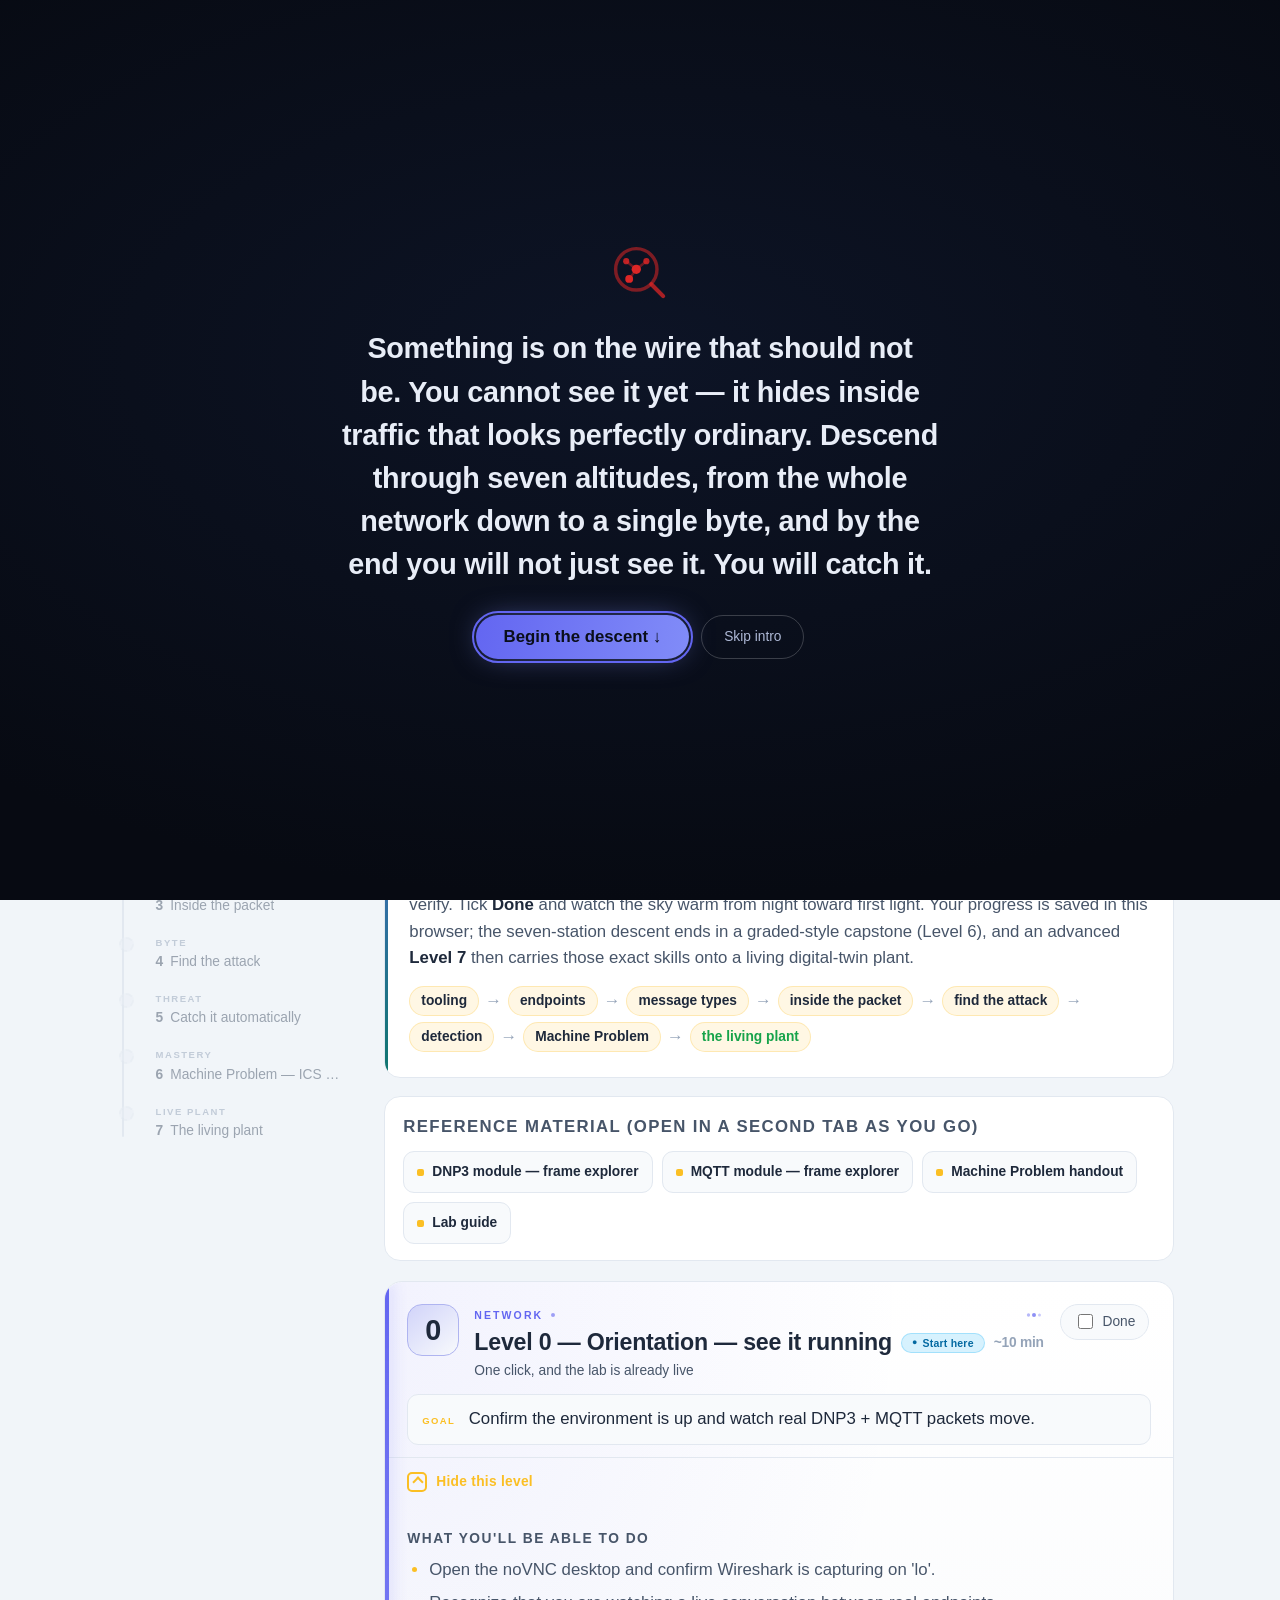
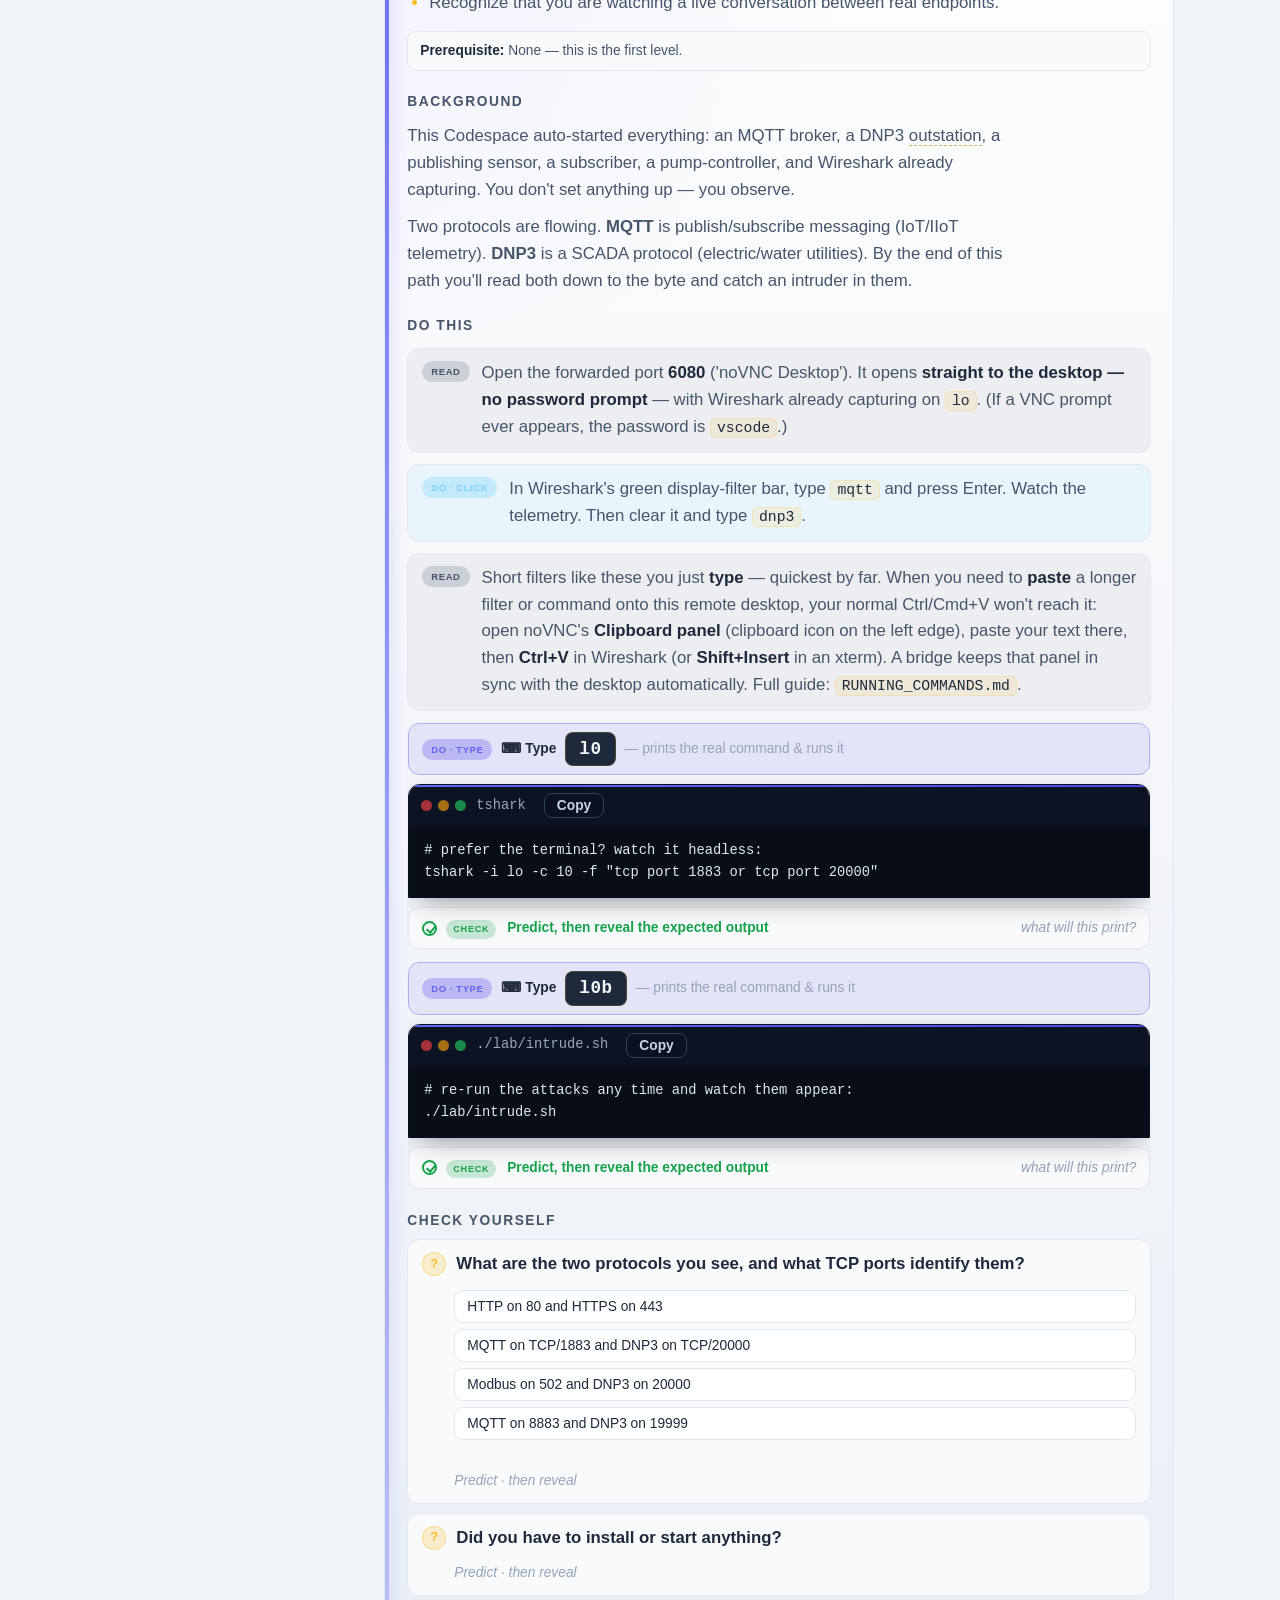
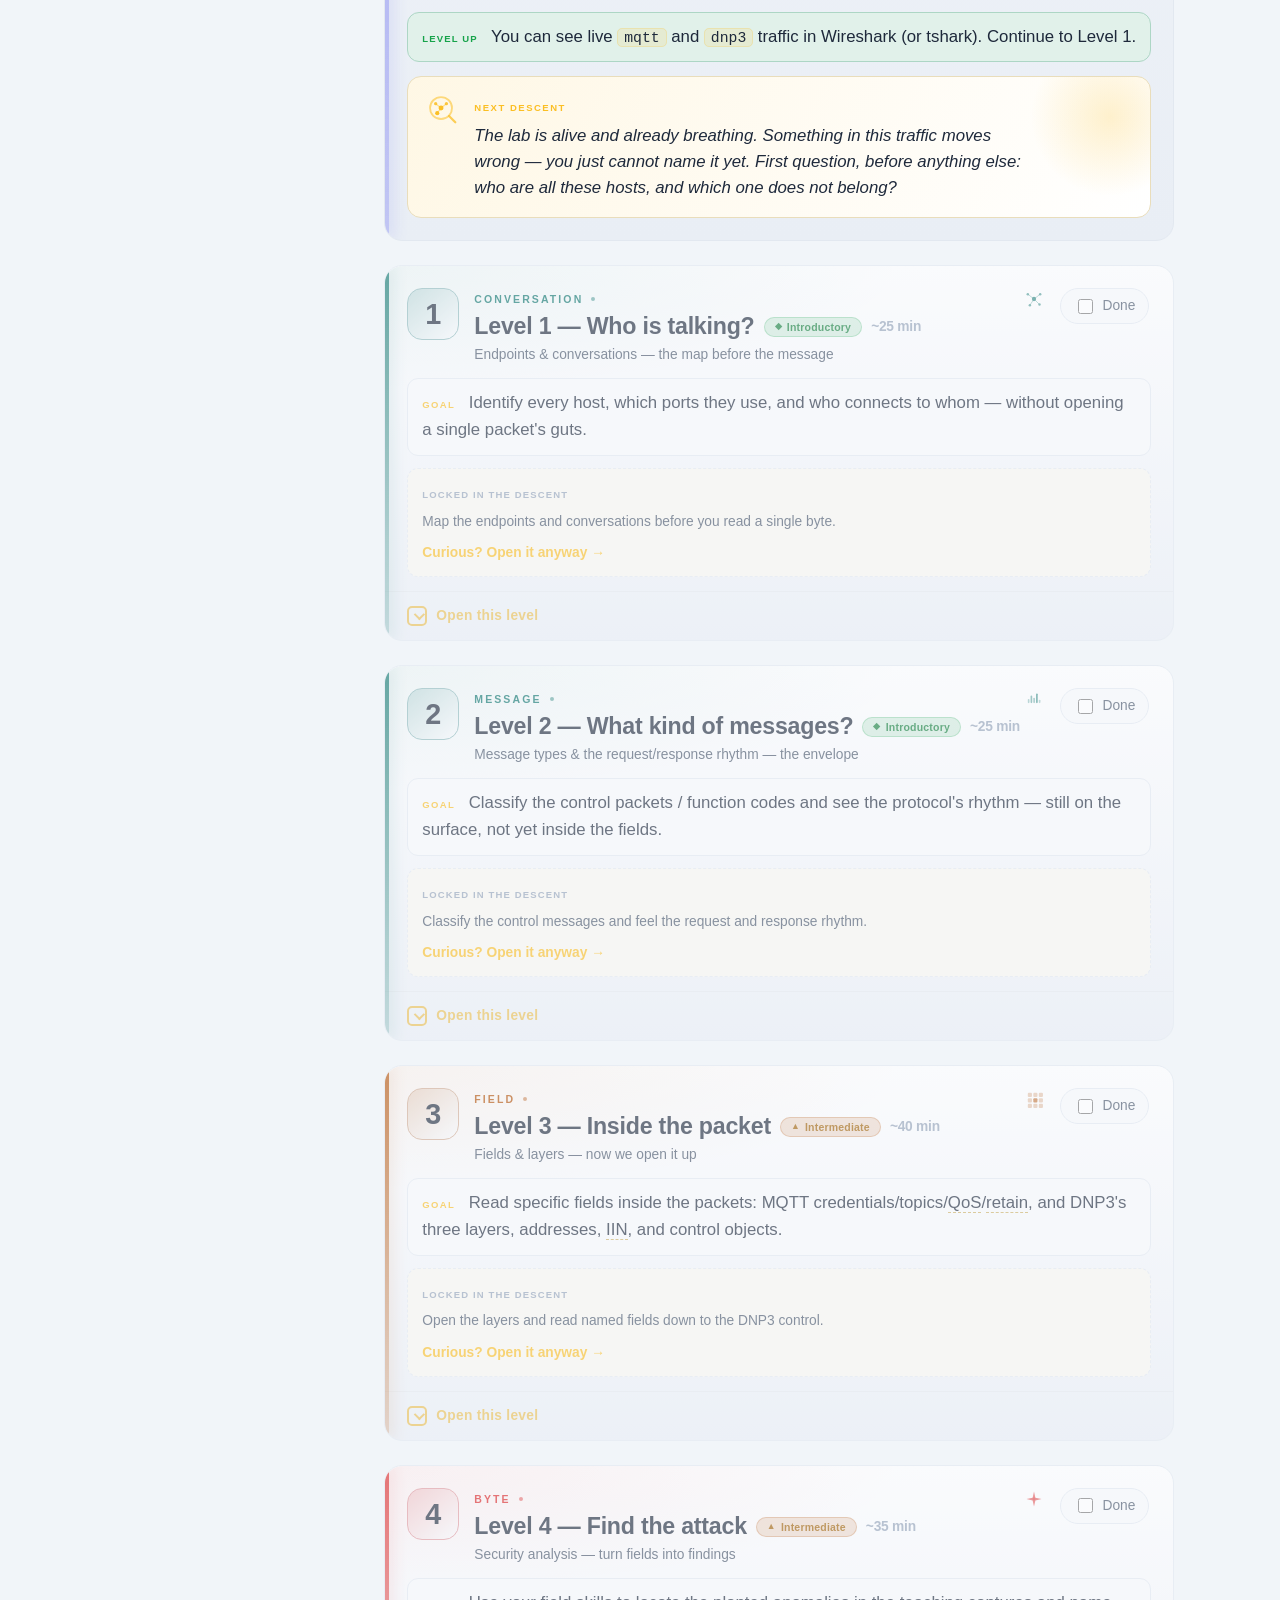
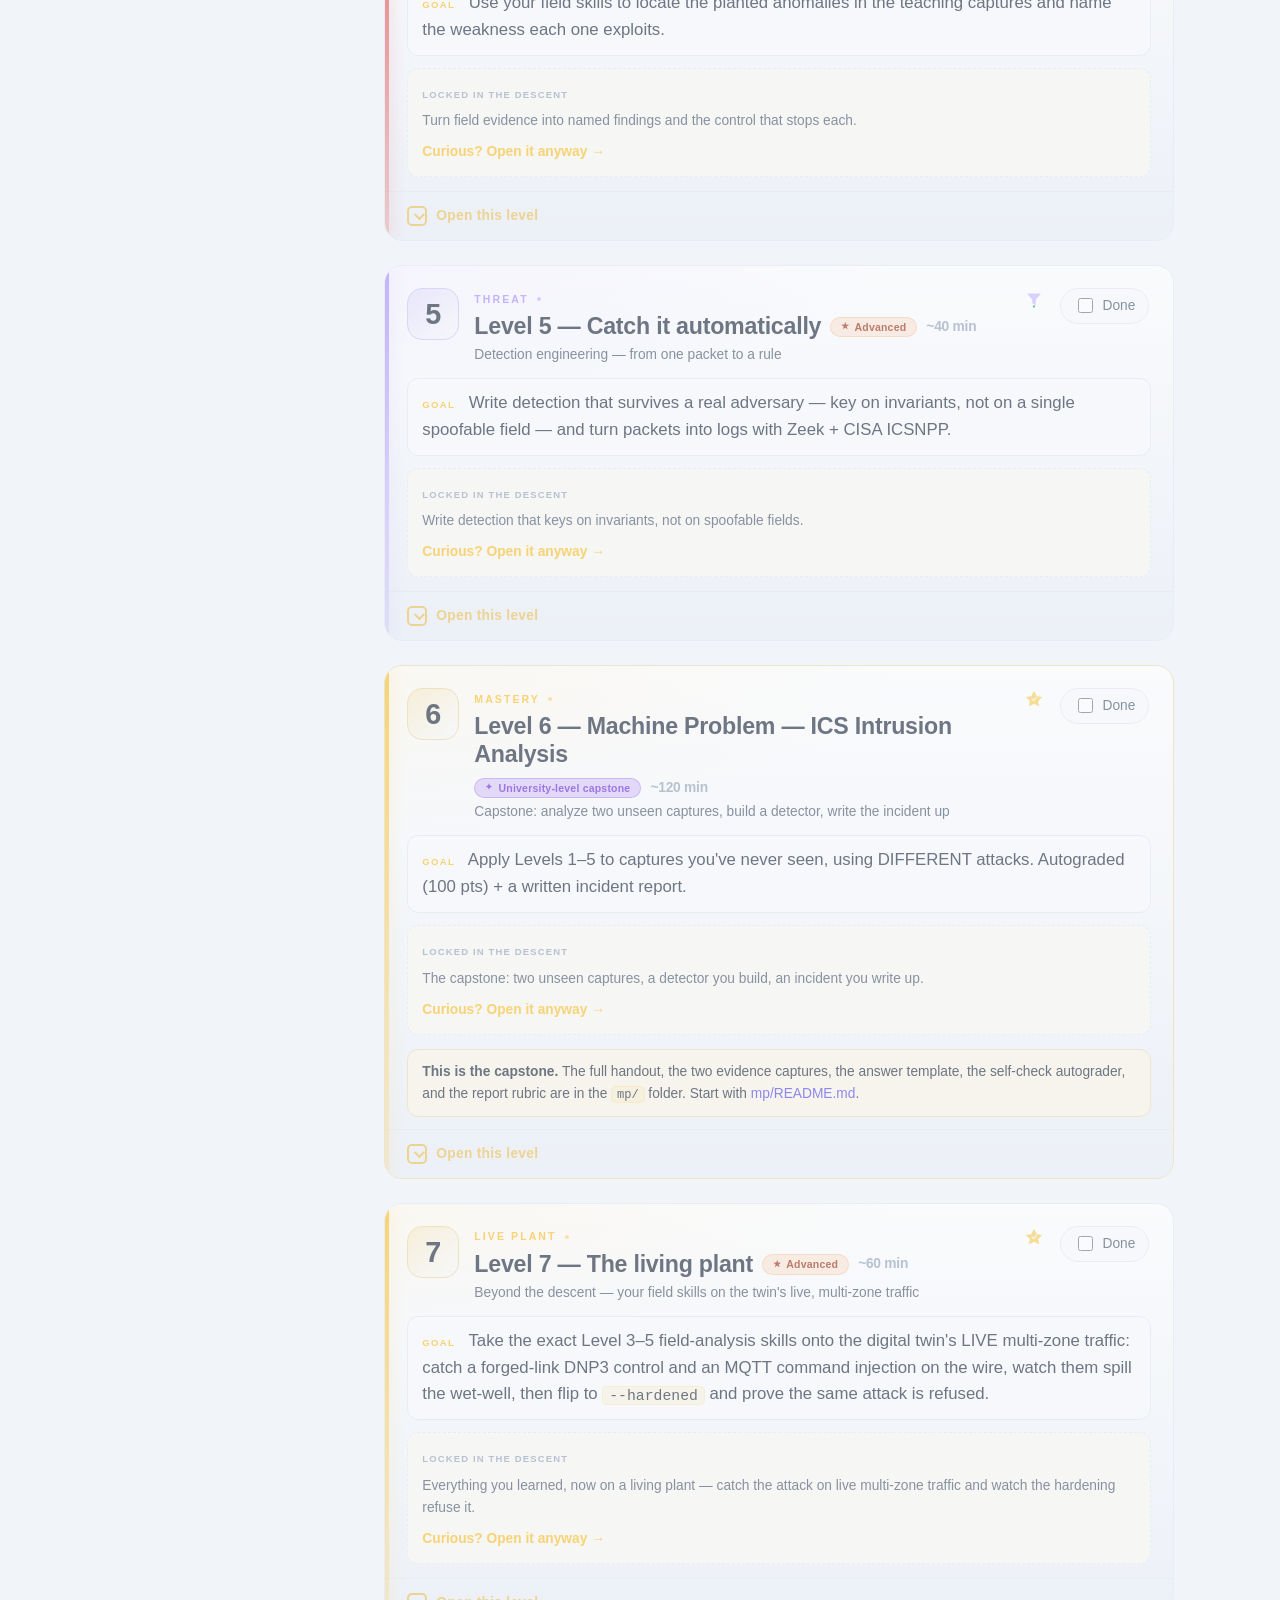
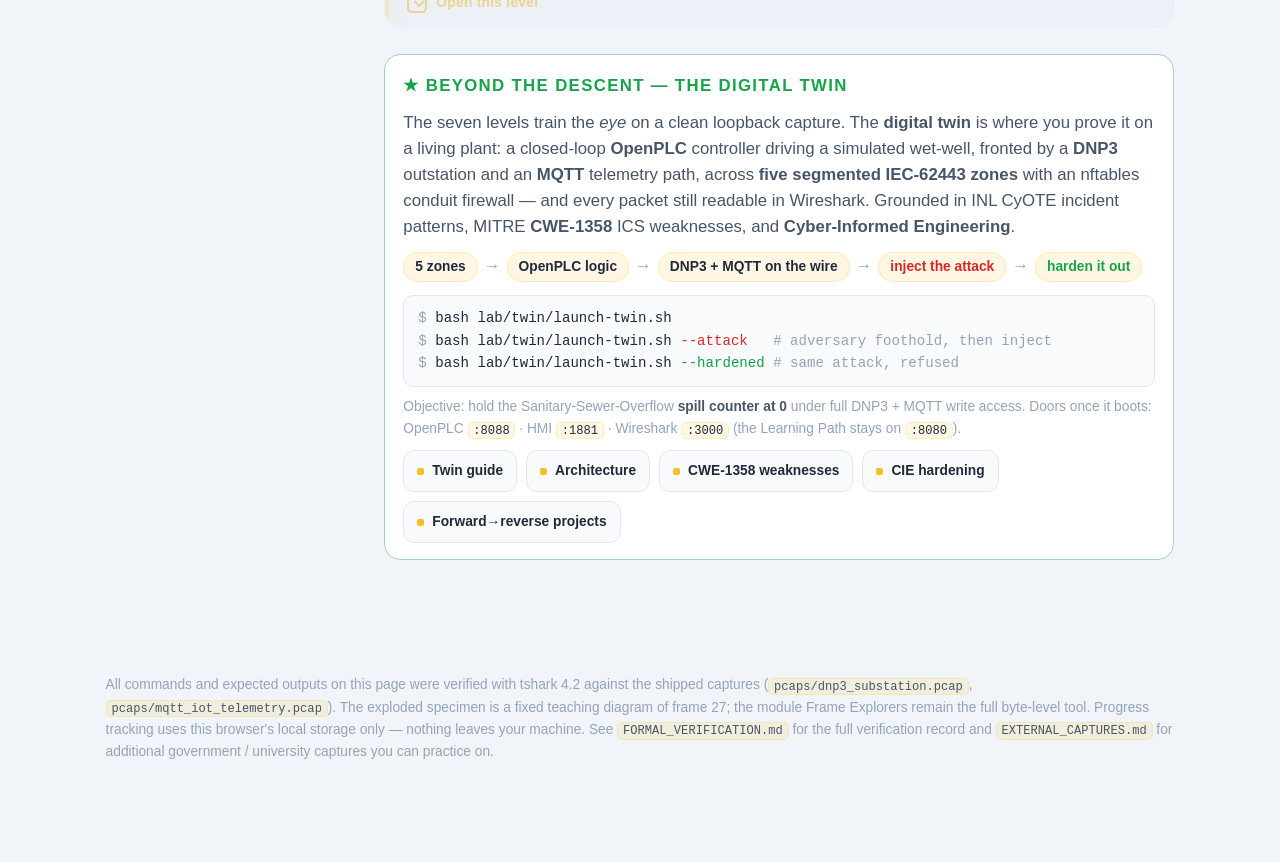
==== commit a8a99fcb: "Fix copy/paste into the noVNC desktop: autocutsel clipboard bridge desktop-lite ships TigerVNC + noV" ====
--- a/curriculum/index.html
+++ b/curriculum/index.html
@@ -659,7 +659,7 @@
     </div>
 
     
-<section class="lvl" id="level-0" data-beat="dawn" data-level="0"><div class="lvledge" aria-hidden="true"></div><div class="lvlhead"><div class="lvlnum" aria-hidden="true"><span class="ln-n">0</span><span class="ln-check"><svg class="sig" viewBox="0 0 32 32" fill="none" aria-hidden="true" focusable="false"><circle cx="8" cy="16" r="2.4" fill="currentColor" opacity=".55"/><circle cx="16" cy="16" r="2.9" fill="currentColor" opacity=".85"/><circle cx="24" cy="16" r="2.2" fill="currentColor" opacity=".4"/></svg></span></div><div class="lvlmeta"><div class="lvlalt">NETWORK<span class="lvlalt-dot" aria-hidden="true"></span><span class="lvlalt-sig"><svg class="sig" viewBox="0 0 32 32" fill="none" aria-hidden="true" focusable="false"><circle cx="8" cy="16" r="2.4" fill="currentColor" opacity=".55"/><circle cx="16" cy="16" r="2.9" fill="currentColor" opacity=".85"/><circle cx="24" cy="16" r="2.2" fill="currentColor" opacity=".4"/></svg></span></div><div class="lvltitle">Level 0 — Orientation — see it running<span class="dbadge d-start"><span class="dsh" aria-hidden="true">●</span>Start here</span><span class="mins">~10 min</span></div><div class="lvlsub">One click, and the lab is already live</div></div><label class="donebox" title="Mark this level complete"><input type="checkbox" class="donechk" data-level="0"><span>Done</span></label></div><div class="lvlgoal"><span class="goallabel">Goal</span> Confirm the environment is up and watch real DNP3 + MQTT packets move.</div><div class="frostteaser"><span class="ft-k">Locked in the descent</span><p>Confirm the lab is live and watch real packets move.</p><span class="ft-open">Curious? Open it anyway →</span></div><details class="lvlbody" open><summary><span class="openlabel">Open this level</span><span class="closelabel">Hide this level</span></summary><div class="lvlinner"><h4>What you'll be able to do</h4><ul class="obj"><li>Open the noVNC desktop and confirm Wireshark is capturing on &#x27;lo&#x27;.</li><li>Recognize that you are watching a live conversation between real endpoints.</li></ul><p class="prereq"><b>Prerequisite:</b> None — this is the first level.</p><h4>Background</h4><div class="bg"><p>This Codespace auto-started everything: an MQTT broker, a DNP3 outstation, a publishing sensor, a subscriber, a pump-controller, and Wireshark already capturing. You don&#x27;t set anything up — you observe.</p><p>Two protocols are flowing. <b>MQTT</b> is publish/subscribe messaging (IoT/IIoT telemetry). <b>DNP3</b> is a SCADA protocol (electric/water utilities). By the end of this path you&#x27;ll read both down to the byte and catch an intruder in them.</p></div><h4>Do this</h4><div class="steps"><div class="step note"><span class="kind kind-read">READ</span><div class="steptext">Open the forwarded port <b>6080</b> (&#x27;noVNC Desktop&#x27;). It opens <b>straight to the desktop — no password prompt</b> — with Wireshark already capturing on <code>lo</code>. (If a VNC prompt ever appears, the password is <code>vscode</code>.)</div></div><div class="step gui"><span class="kind kind-gui">DO · CLICK</span><div class="steptext">In Wireshark&#x27;s green display-filter bar, type <code>mqtt</code> and press Enter. Watch the telemetry. Then clear it and type <code>dnp3</code>.</div></div><div class="step cmd cmd-neutral"><div class="typerun"><span class="tr-badge">DO · TYPE</span><span class="tr-lead">⌨ Type</span><code class="tr-tok">l0</code><span class="tr-hint">— prints the real command &amp; runs it</span></div><div class="termwrap"><div class="titlebar"><span class="tdots" aria-hidden="true"><i></i><i></i><i></i></span><span class="tctx">tshark</span><button class="copy" type="button" onclick="cpPre(this)">Copy</button></div><pre class="term"># prefer the terminal? watch it headless:
+<section class="lvl" id="level-0" data-beat="dawn" data-level="0"><div class="lvledge" aria-hidden="true"></div><div class="lvlhead"><div class="lvlnum" aria-hidden="true"><span class="ln-n">0</span><span class="ln-check"><svg class="sig" viewBox="0 0 32 32" fill="none" aria-hidden="true" focusable="false"><circle cx="8" cy="16" r="2.4" fill="currentColor" opacity=".55"/><circle cx="16" cy="16" r="2.9" fill="currentColor" opacity=".85"/><circle cx="24" cy="16" r="2.2" fill="currentColor" opacity=".4"/></svg></span></div><div class="lvlmeta"><div class="lvlalt">NETWORK<span class="lvlalt-dot" aria-hidden="true"></span><span class="lvlalt-sig"><svg class="sig" viewBox="0 0 32 32" fill="none" aria-hidden="true" focusable="false"><circle cx="8" cy="16" r="2.4" fill="currentColor" opacity=".55"/><circle cx="16" cy="16" r="2.9" fill="currentColor" opacity=".85"/><circle cx="24" cy="16" r="2.2" fill="currentColor" opacity=".4"/></svg></span></div><div class="lvltitle">Level 0 — Orientation — see it running<span class="dbadge d-start"><span class="dsh" aria-hidden="true">●</span>Start here</span><span class="mins">~10 min</span></div><div class="lvlsub">One click, and the lab is already live</div></div><label class="donebox" title="Mark this level complete"><input type="checkbox" class="donechk" data-level="0"><span>Done</span></label></div><div class="lvlgoal"><span class="goallabel">Goal</span> Confirm the environment is up and watch real DNP3 + MQTT packets move.</div><div class="frostteaser"><span class="ft-k">Locked in the descent</span><p>Confirm the lab is live and watch real packets move.</p><span class="ft-open">Curious? Open it anyway →</span></div><details class="lvlbody" open><summary><span class="openlabel">Open this level</span><span class="closelabel">Hide this level</span></summary><div class="lvlinner"><h4>What you'll be able to do</h4><ul class="obj"><li>Open the noVNC desktop and confirm Wireshark is capturing on &#x27;lo&#x27;.</li><li>Recognize that you are watching a live conversation between real endpoints.</li></ul><p class="prereq"><b>Prerequisite:</b> None — this is the first level.</p><h4>Background</h4><div class="bg"><p>This Codespace auto-started everything: an MQTT broker, a DNP3 outstation, a publishing sensor, a subscriber, a pump-controller, and Wireshark already capturing. You don&#x27;t set anything up — you observe.</p><p>Two protocols are flowing. <b>MQTT</b> is publish/subscribe messaging (IoT/IIoT telemetry). <b>DNP3</b> is a SCADA protocol (electric/water utilities). By the end of this path you&#x27;ll read both down to the byte and catch an intruder in them.</p></div><h4>Do this</h4><div class="steps"><div class="step note"><span class="kind kind-read">READ</span><div class="steptext">Open the forwarded port <b>6080</b> (&#x27;noVNC Desktop&#x27;). It opens <b>straight to the desktop — no password prompt</b> — with Wireshark already capturing on <code>lo</code>. (If a VNC prompt ever appears, the password is <code>vscode</code>.)</div></div><div class="step gui"><span class="kind kind-gui">DO · CLICK</span><div class="steptext">In Wireshark&#x27;s green display-filter bar, type <code>mqtt</code> and press Enter. Watch the telemetry. Then clear it and type <code>dnp3</code>.</div></div><div class="step note"><span class="kind kind-read">READ</span><div class="steptext">Short filters like these you just <b>type</b> — quickest by far. When you need to <b>paste</b> a longer filter or command onto this remote desktop, your normal Ctrl/Cmd+V won&#x27;t reach it: open noVNC&#x27;s <b>Clipboard panel</b> (clipboard icon on the left edge), paste your text there, then <b>Ctrl+V</b> in Wireshark (or <b>Shift+Insert</b> in an xterm). A bridge keeps that panel in sync with the desktop automatically. Full guide: <code>RUNNING_COMMANDS.md</code>.</div></div><div class="step cmd cmd-neutral"><div class="typerun"><span class="tr-badge">DO · TYPE</span><span class="tr-lead">⌨ Type</span><code class="tr-tok">l0</code><span class="tr-hint">— prints the real command &amp; runs it</span></div><div class="termwrap"><div class="titlebar"><span class="tdots" aria-hidden="true"><i></i><i></i><i></i></span><span class="tctx">tshark</span><button class="copy" type="button" onclick="cpPre(this)">Copy</button></div><pre class="term"># prefer the terminal? watch it headless:
 tshark -i lo -c 10 -f &quot;tcp port 1883 or tcp port 20000&quot;</pre></div><details class="reveal"><summary><span class="rv-ic" aria-hidden="true"></span><span class="rv-label"><span class="rv-badge">CHECK</span> Predict, then reveal the expected output</span><span class="rv-hint">what will this print?</span></summary><div class="expect"><span class="explabel">Expected output</span><pre class="expbody">10 packets summarised — a mix of MQTT (1883) and DNP3 (20000).</pre></div></details></div><div class="step cmd cmd-neutral"><div class="typerun"><span class="tr-badge">DO · TYPE</span><span class="tr-lead">⌨ Type</span><code class="tr-tok">l0b</code><span class="tr-hint">— prints the real command &amp; runs it</span></div><div class="termwrap"><div class="titlebar"><span class="tdots" aria-hidden="true"><i></i><i></i><i></i></span><span class="tctx">./lab/intrude.sh</span><button class="copy" type="button" onclick="cpPre(this)">Copy</button></div><pre class="term"># re-run the attacks any time and watch them appear:
 ./lab/intrude.sh</pre></div><details class="reveal"><summary><span class="rv-ic" aria-hidden="true"></span><span class="rv-label"><span class="rv-badge">CHECK</span> Predict, then reveal the expected output</span><span class="rv-hint">what will this print?</span></summary><div class="expect"><span class="explabel">Expected output</span><pre class="expbody">MQTT anonymous connect + command injection, then a DNP3 trip.</pre></div></details></div></div><h4>Check yourself</h4><div class="checks"><details class="cp"><summary><span class="cpq">What are the two protocols you see, and what TCP ports identify them?</span><div class="cpquiz" data-correct="1" role="group" aria-label="Predict the answer"><button type="button" class="cpopt" data-i="0">HTTP on 80 and HTTPS on 443</button><button type="button" class="cpopt" data-i="1">MQTT on TCP/1883 and DNP3 on TCP/20000</button><button type="button" class="cpopt" data-i="2">Modbus on 502 and DNP3 on 20000</button><button type="button" class="cpopt" data-i="3">MQTT on 8883 and DNP3 on 19999</button><span class="cpquiz-fb" aria-live="polite"></span></div><span class="cphint">Predict &middot; then reveal</span></summary><div class="cpa">MQTT on TCP/1883 and DNP3 on TCP/20000.</div></details><details class="cp"><summary><span class="cpq">Did you have to install or start anything?</span><span class="cphint">Predict &middot; then reveal</span></summary><div class="cpa">No — the devcontainer auto-built and auto-started the whole lab.</div></details></div><div class="levelup"><span class="lulabel">Level up</span> You can see live <code>mqtt</code> and <code>dnp3</code> traffic in Wireshark (or tshark). Continue to Level 1.</div><div class="storybeat"><span class="sb-lens"><svg class="lens sb-glyph" viewBox="0 0 26 26" fill="none" aria-hidden="true" focusable="false"><circle cx="11.5" cy="11.5" r="8.4" stroke="currentColor" stroke-width="1.4" opacity=".55"/><line x1="17.6" y1="17.6" x2="22.4" y2="22.4" stroke="currentColor" stroke-width="1.7" stroke-linecap="round" opacity=".75"/><path d="M11.5 11.5 L7.4 8.2 M11.5 11.5 L15.6 8.2 M11.5 11.5 L8.6 15.4" stroke="currentColor" stroke-width="1" opacity=".45"/><circle cx="11.5" cy="11.5" r="1.9" fill="currentColor"/><circle cx="7.4" cy="8.2" r="1.25" fill="currentColor" opacity=".85"/><circle cx="15.6" cy="8.2" r="1.25" fill="currentColor" opacity=".85"/><circle cx="8.6" cy="15.4" r="1.6" fill="currentColor"/></svg></span><div class="sb-body"><span class="sb-k">Next descent</span><p>The lab is alive and already breathing. Something in this traffic moves wrong — you just cannot name it yet. First question, before anything else: who are all these hosts, and which one does not belong?</p></div></div></div></details></section>
 <section class="lvl" id="level-1" data-beat="morning" data-level="1"><div class="lvledge" aria-hidden="true"></div><div class="lvlhead"><div class="lvlnum" aria-hidden="true"><span class="ln-n">1</span><span class="ln-check"><svg class="sig" viewBox="0 0 32 32" fill="none" aria-hidden="true" focusable="false"><line x1="16" y1="16" x2="7" y2="9" stroke="currentColor" stroke-width="1.2" opacity=".55"/><line x1="16" y1="16" x2="25" y2="9" stroke="currentColor" stroke-width="1.2" opacity=".55"/><line x1="16" y1="16" x2="10" y2="25" stroke="currentColor" stroke-width="1.2" opacity=".55"/><line x1="16" y1="16" x2="24" y2="24" stroke="currentColor" stroke-width="1.2" opacity=".55"/><circle cx="16" cy="16" r="3.1" fill="currentColor"/><circle cx="7" cy="9" r="1.8" fill="currentColor" opacity=".8"/><circle cx="25" cy="9" r="1.8" fill="currentColor" opacity=".8"/><circle cx="10" cy="25" r="1.8" fill="currentColor" opacity=".8"/><circle cx="24" cy="24" r="1.8" fill="currentColor" opacity=".8"/></svg></span></div><div class="lvlmeta"><div class="lvlalt">CONVERSATION<span class="lvlalt-dot" aria-hidden="true"></span><span class="lvlalt-sig"><svg class="sig" viewBox="0 0 32 32" fill="none" aria-hidden="true" focusable="false"><line x1="16" y1="16" x2="7" y2="9" stroke="currentColor" stroke-width="1.2" opacity=".55"/><line x1="16" y1="16" x2="25" y2="9" stroke="currentColor" stroke-width="1.2" opacity=".55"/><line x1="16" y1="16" x2="10" y2="25" stroke="currentColor" stroke-width="1.2" opacity=".55"/><line x1="16" y1="16" x2="24" y2="24" stroke="currentColor" stroke-width="1.2" opacity=".55"/><circle cx="16" cy="16" r="3.1" fill="currentColor"/><circle cx="7" cy="9" r="1.8" fill="currentColor" opacity=".8"/><circle cx="25" cy="9" r="1.8" fill="currentColor" opacity=".8"/><circle cx="10" cy="25" r="1.8" fill="currentColor" opacity=".8"/><circle cx="24" cy="24" r="1.8" fill="currentColor" opacity=".8"/></svg></span></div><div class="lvltitle">Level 1 — Who is talking?<span class="dbadge d-intro"><span class="dsh" aria-hidden="true">◆</span>Introductory</span><span class="mins">~25 min</span></div><div class="lvlsub">Endpoints &amp; conversations — the map before the message</div></div><label class="donebox" title="Mark this level complete"><input type="checkbox" class="donechk" data-level="1"><span>Done</span></label></div><div class="lvlgoal"><span class="goallabel">Goal</span> Identify every host, which ports they use, and who connects to whom — without opening a single packet&#x27;s guts.</div><div class="frostteaser"><span class="ft-k">Locked in the descent</span><p>Map the endpoints and conversations before you read a single byte.</p><span class="ft-open">Curious? Open it anyway →</span></div><details class="lvlbody"><summary><span class="openlabel">Open this level</span><span class="closelabel">Hide this level</span></summary><div class="lvlinner"><h4>What you'll be able to do</h4><ul class="obj"><li>List the IP endpoints in a capture and rank them by traffic.</li><li>Identify TCP conversations and the server port that names the protocol.</li><li>Spot the &#x27;hub&#x27; (MQTT broker / DNP3 master↔outstation) and any host that looks out of place.</li></ul><p class="prereq"><b>Prerequisite:</b> Level 0.</p><h4>Background</h4><div class="bg"><p>Before you read bytes, understand the <b>graph</b>: who are the endpoints and who talks to whom. This is exactly how a real analyst starts triage. Two protocols, two shapes: MQTT is a <b>star</b> (every client talks to one broker); DNP3 is usually a <b>master↔outstation</b> pair. Anything that breaks the expected shape is a lead.</p></div><h4>Do this</h4><div class="steps"><div class="step cmd cmd-mqtt"><div class="typerun"><span class="tr-badge">DO · TYPE</span><span class="tr-lead">⌨ Type</span><code class="tr-tok">l1</code><span class="tr-hint">— prints the real command &amp; runs it</span></div><div class="termwrap"><div class="titlebar"><span class="tdots" aria-hidden="true"><i></i><i></i><i></i></span><span class="tctx">tshark · mqtt_iot_telemetry.pcap</span><span class="ptag ptag-mqtt">MQTT</span><button class="copy" type="button" onclick="cpPre(this)">Copy</button></div><pre class="term">tshark -r pcaps/mqtt_iot_telemetry.pcap -q -z endpoints,ip</pre></div><details class="reveal"><summary><span class="rv-ic" aria-hidden="true"></span><span class="rv-label"><span class="rv-badge">CHECK</span> Predict, then reveal the expected output</span><span class="rv-hint">what will this print?</span></summary><div class="expect"><span class="explabel">Expected output</span><pre class="expbody">10.10.20.10  (61 pkts)  &lt;- the broker (busiest)
